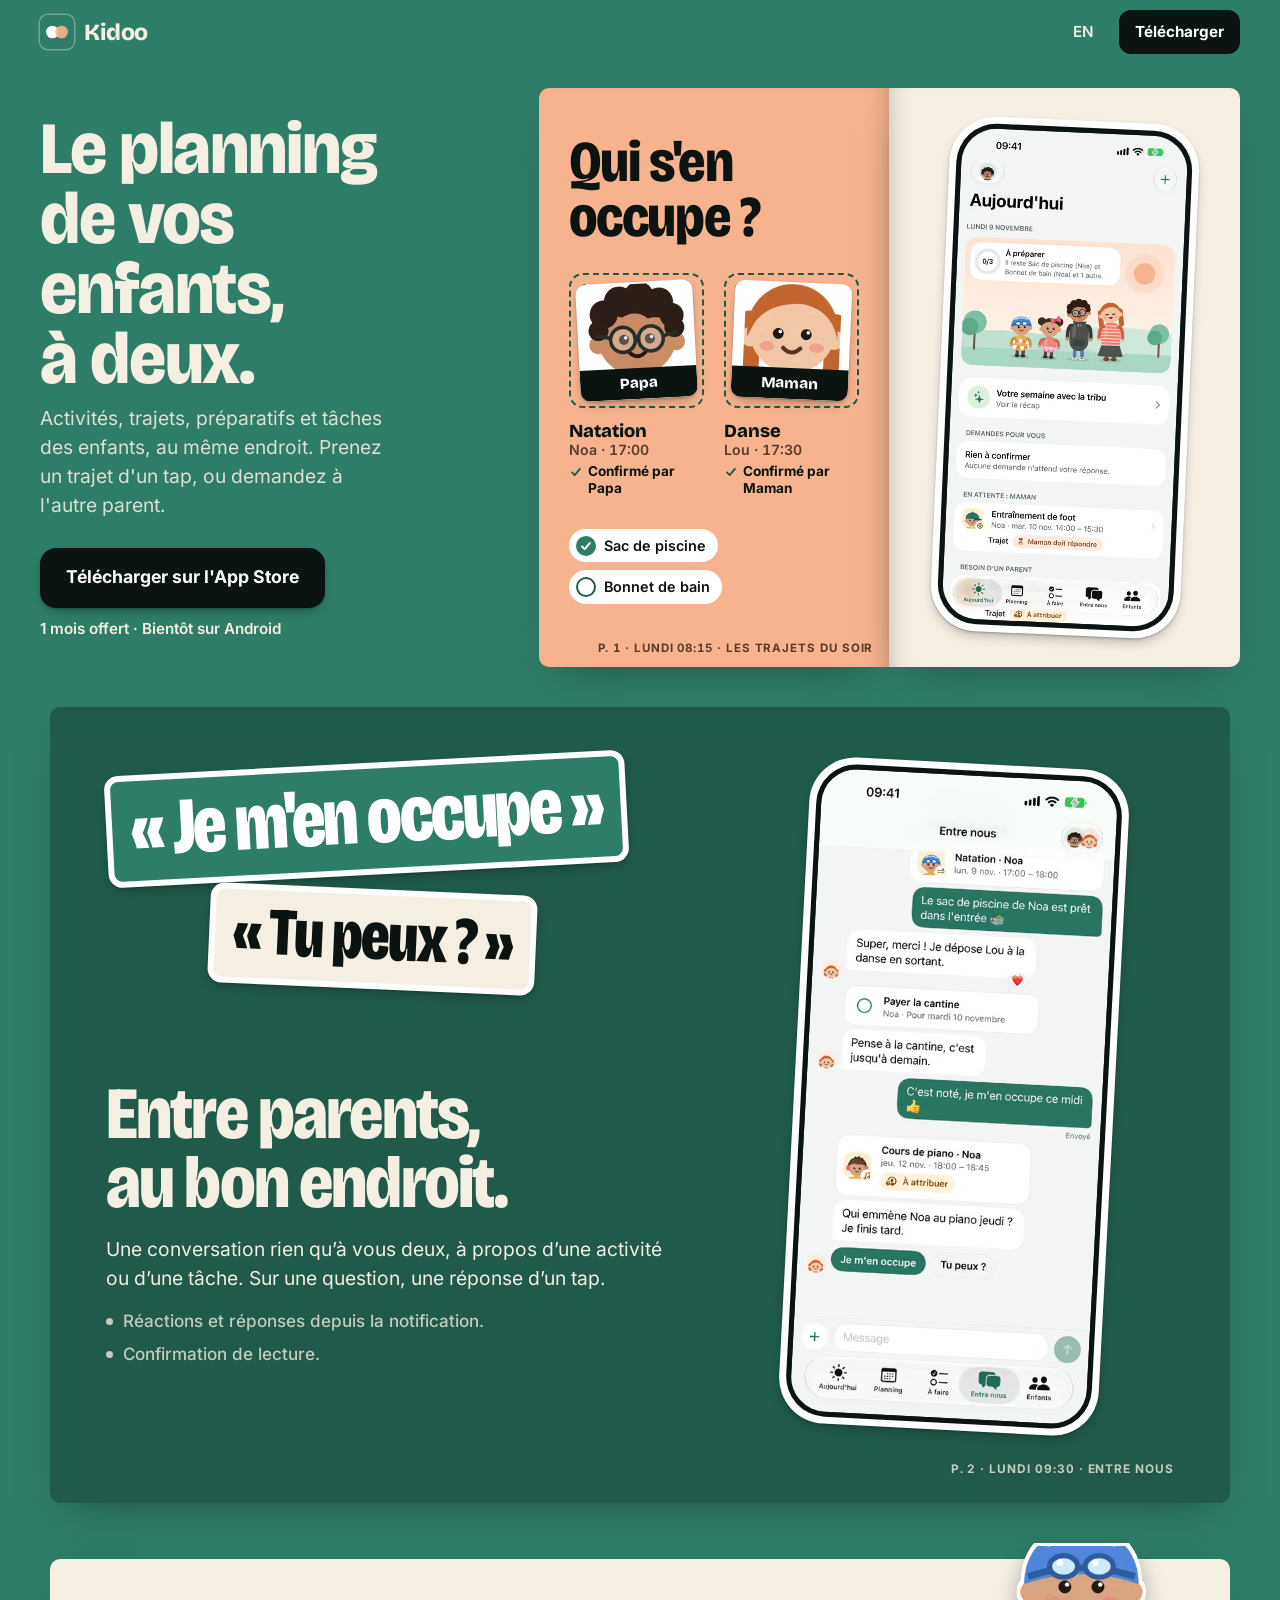
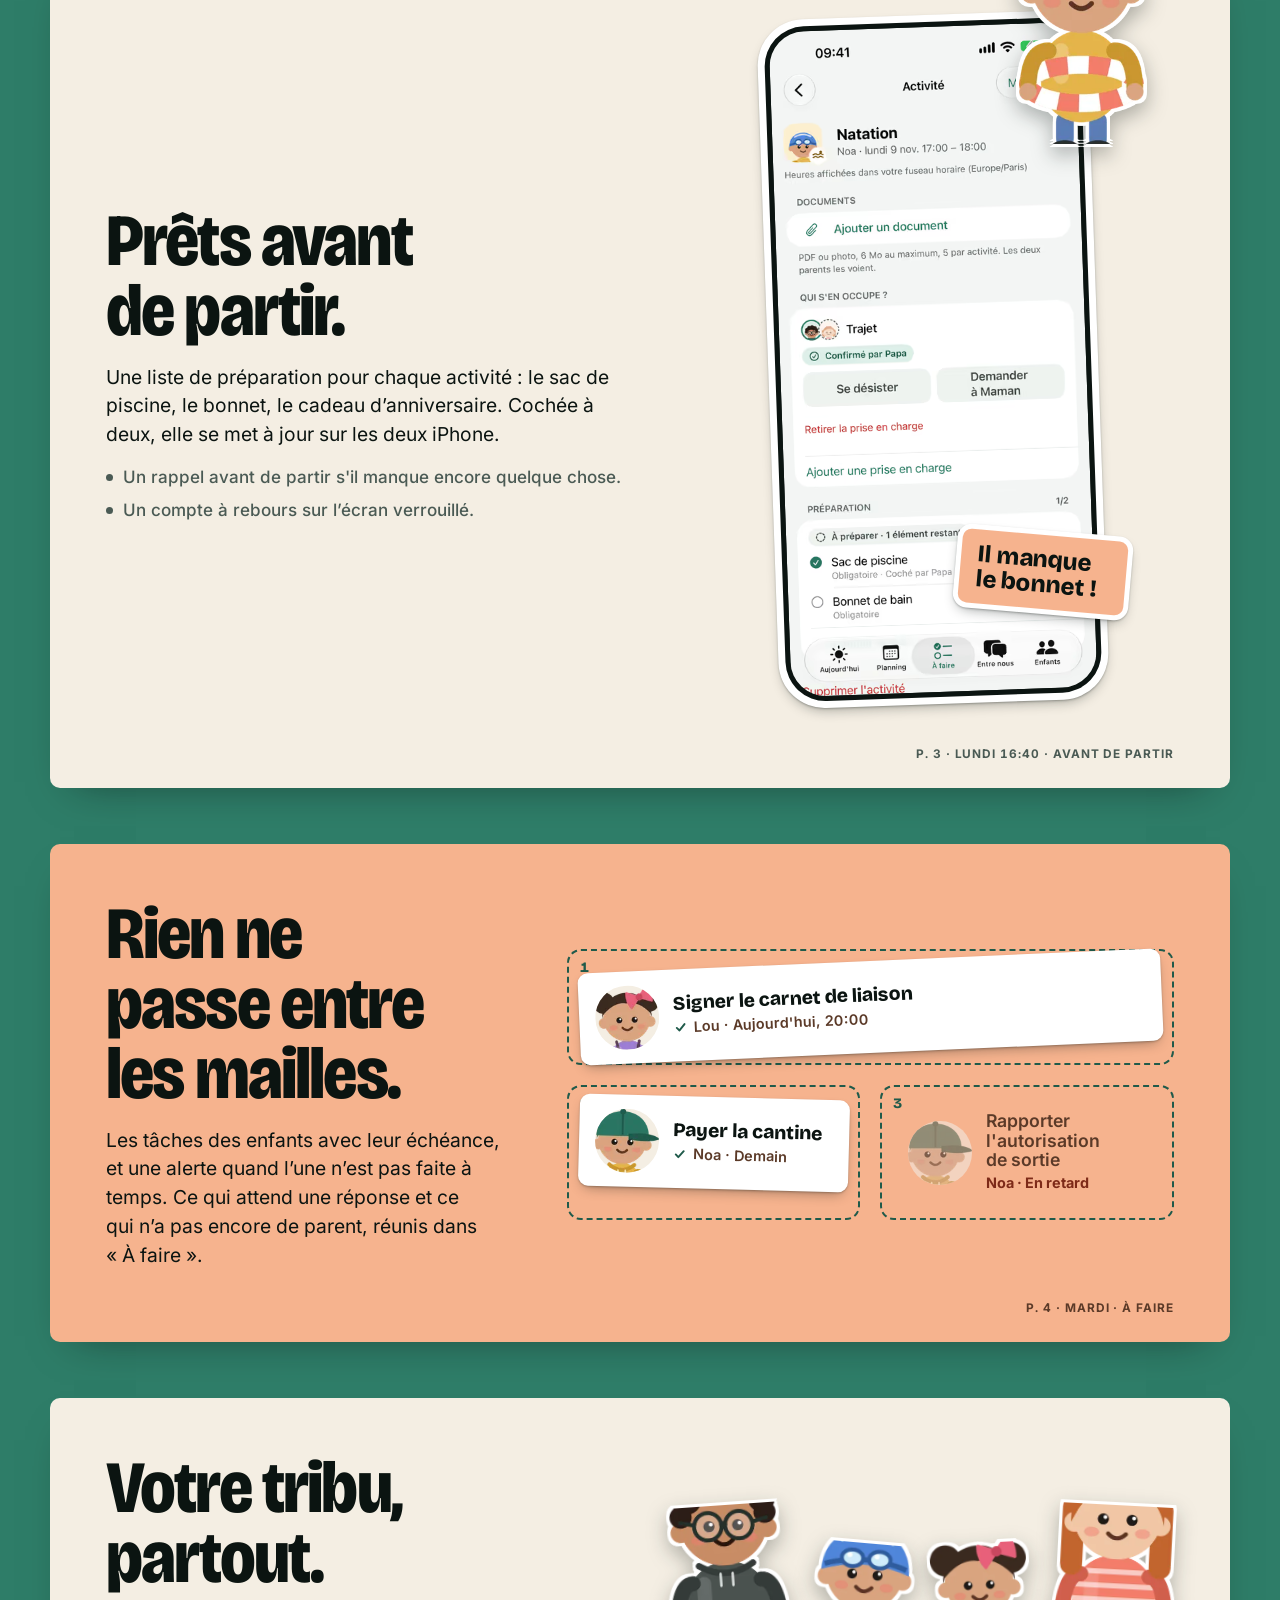
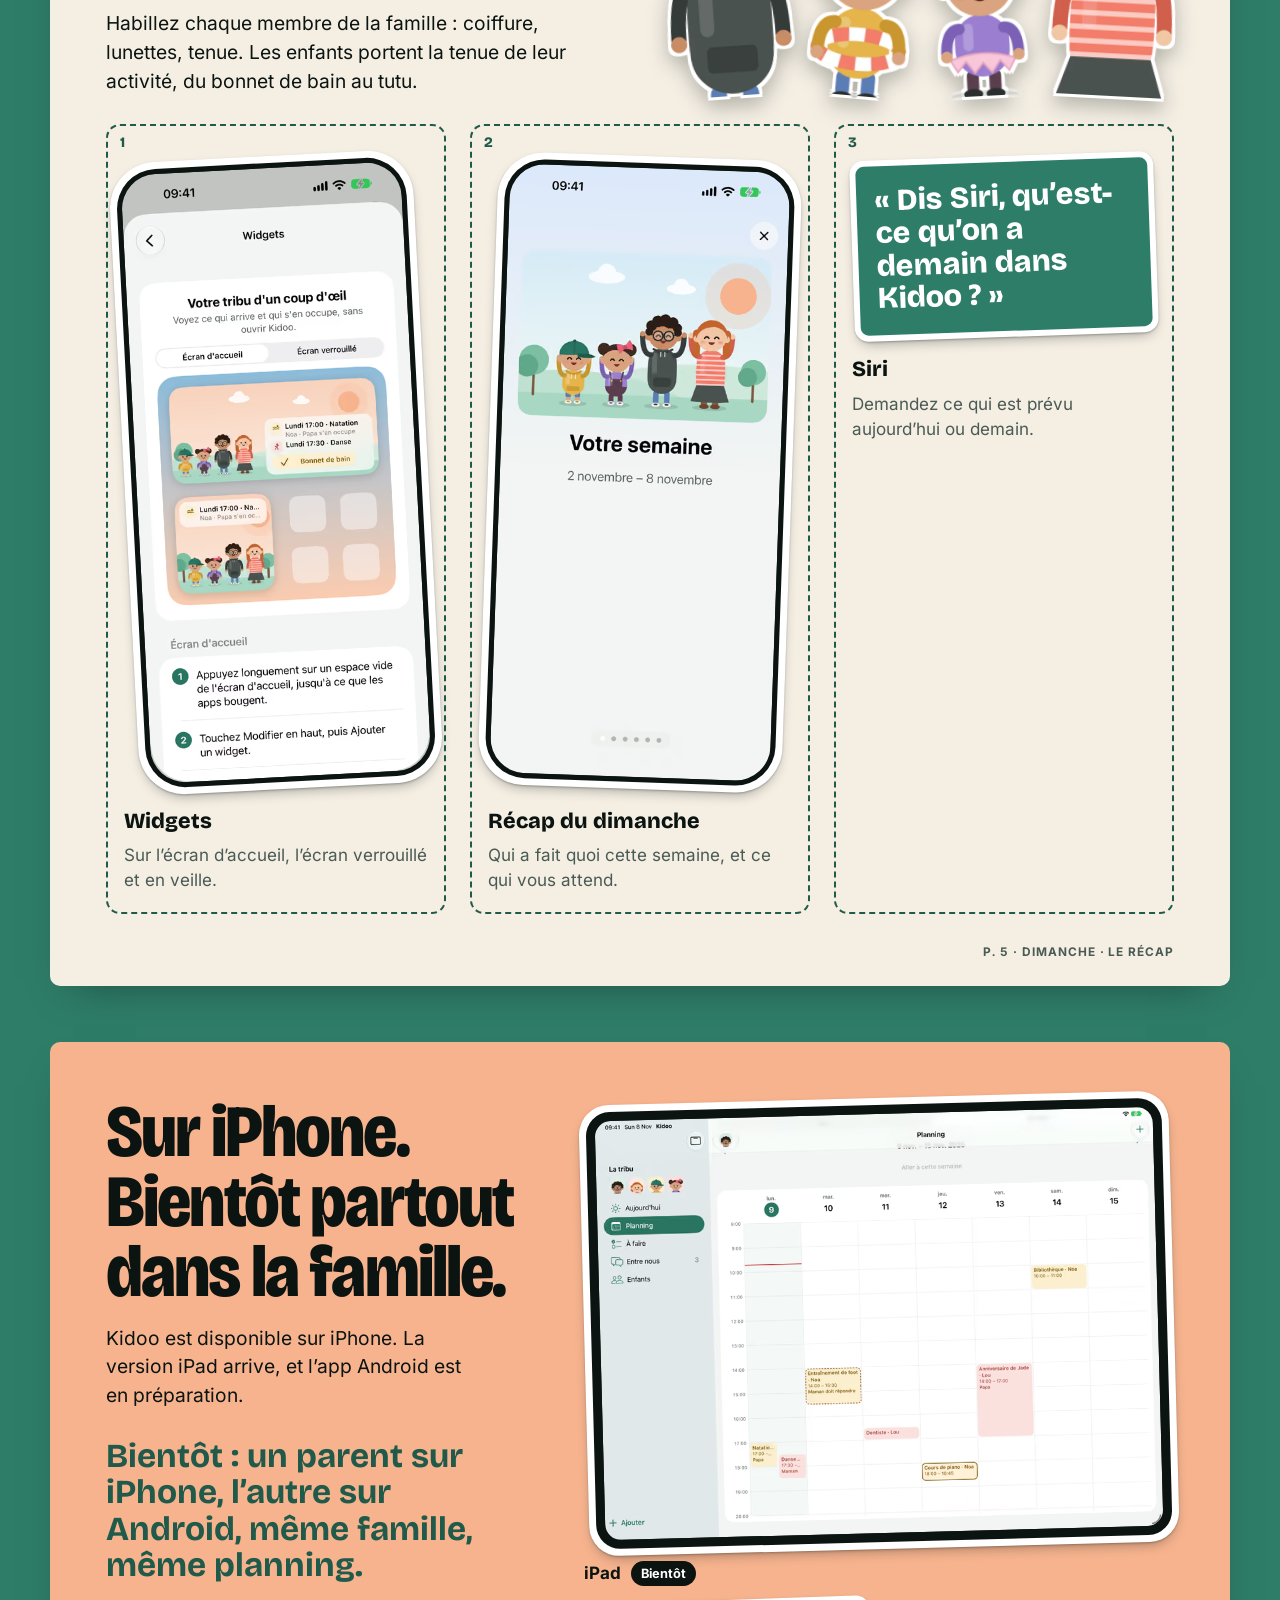
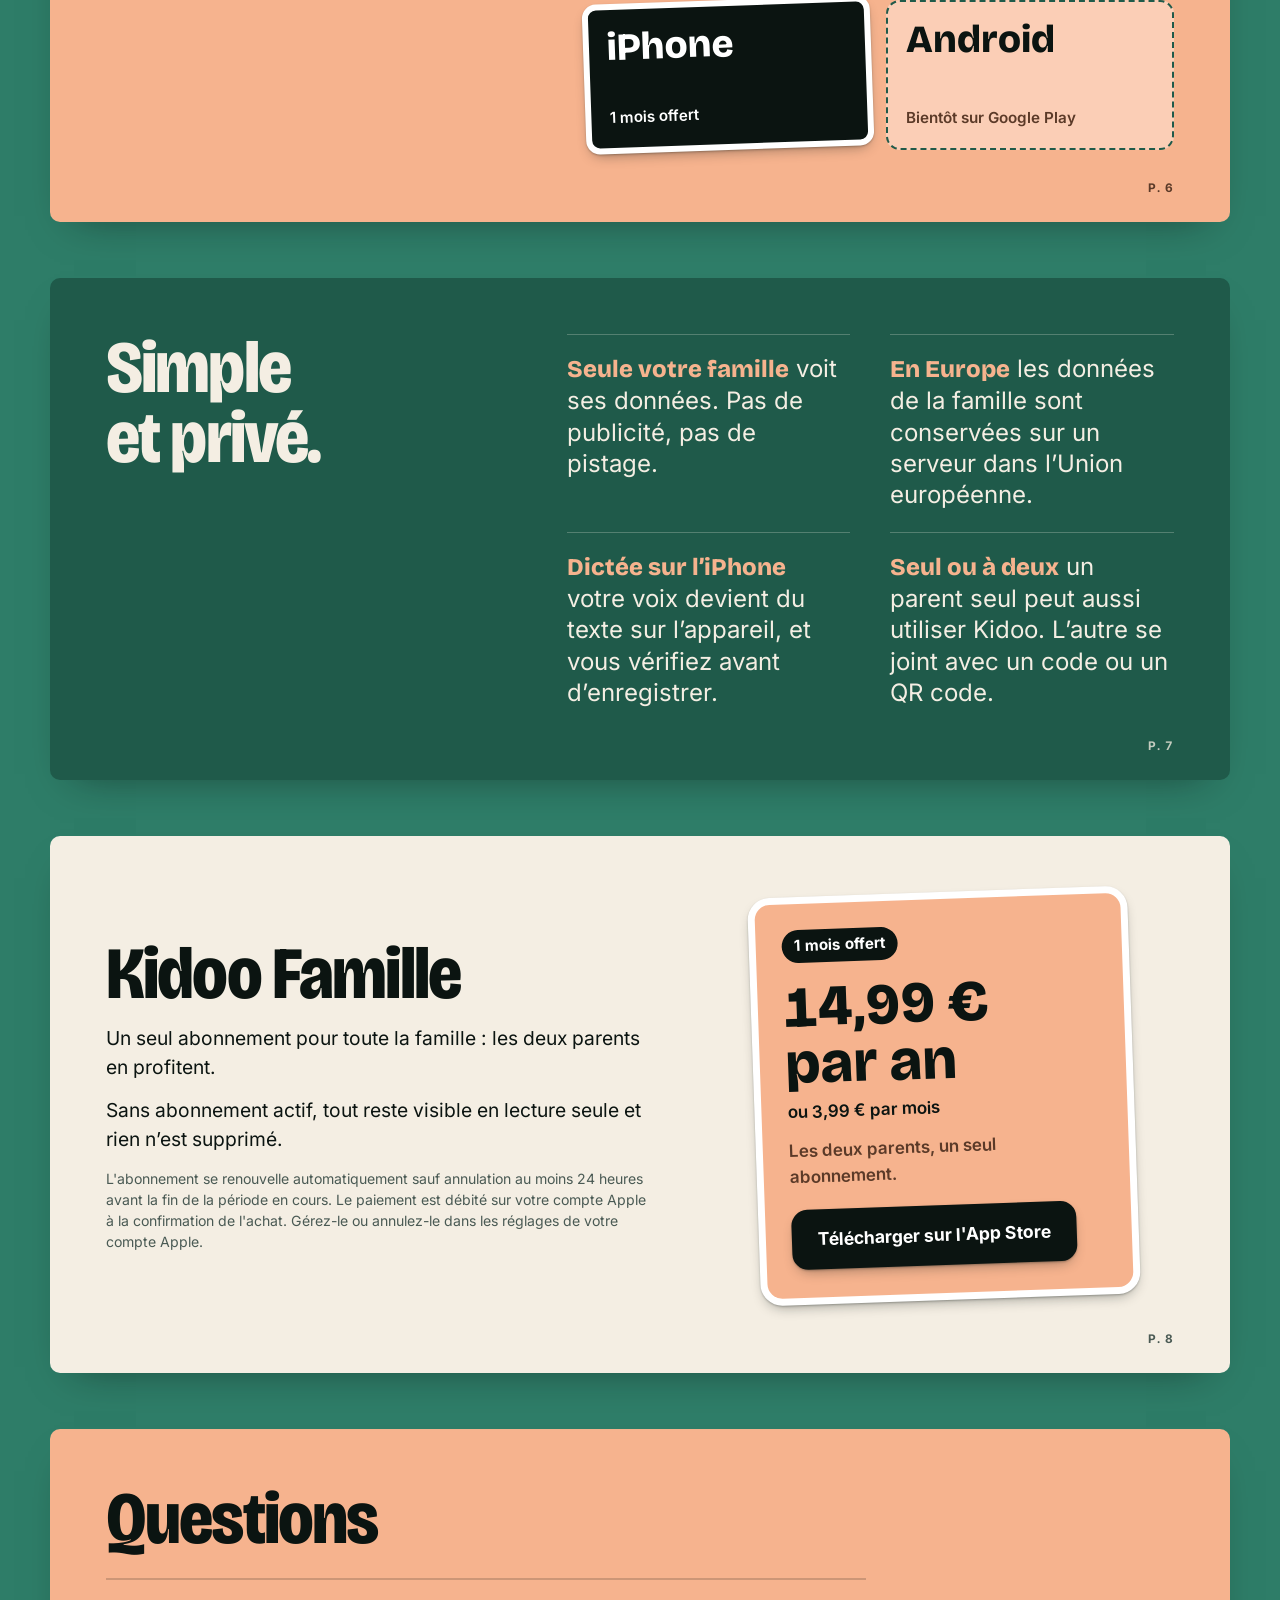
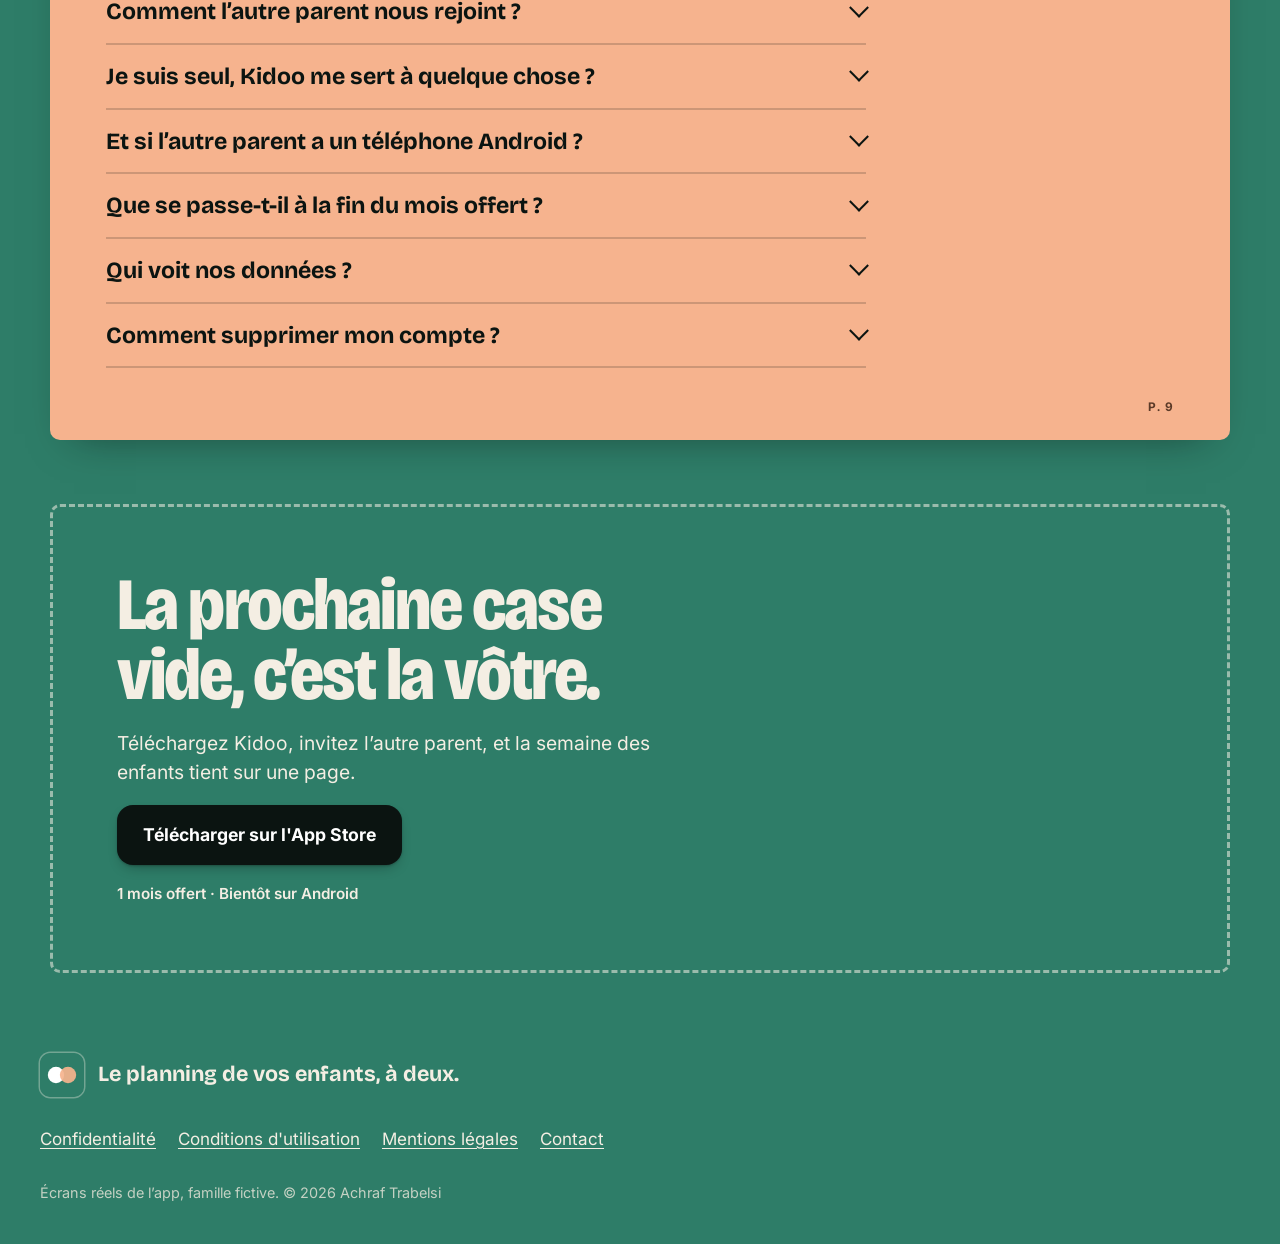
==== kidoo/index.html @ 2ecb4f9b "Kidoo website Co-Authored-By: Claude Opus 5.5 <noreply@anthropic.com>" ====
<!DOCTYPE html><html lang="fr" data-astro-cid-hkbrpulz><head><meta charset="utf-8"><meta name="viewport" content="width=device-width, initial-scale=1, viewport-fit=cover"><title>Kidoo — Le planning de vos enfants, à deux</title><meta name="description" content="Activités, trajets, préparatifs et tâches des enfants, au même endroit. Seul ou à deux, vous savez qui s'en occupe et rien n'est oublié. 1 mois offert."><link rel="canonical" href="https://trabelsiachraf.com/kidoo/"><link rel="alternate" hreflang="fr" href="https://trabelsiachraf.com/kidoo/"><link rel="alternate" hreflang="en" href="https://trabelsiachraf.com/kidoo/en/"><link rel="alternate" hreflang="x-default" href="https://trabelsiachraf.com/kidoo/"><link rel="preload" href="/kidoo/_astro/bricolage-grotesque-latin-standard-normal.C5Lc8Qmc.woff2" as="font" type="font/woff2" crossorigin><link rel="preload" href="/kidoo/_astro/inter-latin-wght-normal.Dx4kXJAl.woff2" as="font" type="font/woff2" crossorigin><link rel="icon" href="/kidoo/favicon.svg" type="image/svg+xml"><meta name="apple-itunes-app" content="app-id=6827770032"><meta name="theme-color" content="#2E7D68" media="(prefers-color-scheme: light)"><meta name="theme-color" content="#17312A" media="(prefers-color-scheme: dark)"><meta property="og:type" content="website"><meta property="og:site_name" content="Kidoo"><meta property="og:locale" content="fr_FR"><meta property="og:title" content="Kidoo — Le planning de vos enfants, à deux"><meta property="og:description" content="Activités, trajets, préparatifs et tâches des enfants, au même endroit. Seul ou à deux, vous savez qui s'en occupe et rien n'est oublié. 1 mois offert."><meta property="og:url" content="https://trabelsiachraf.com/kidoo/"><meta property="og:image" content="https://trabelsiachraf.com/kidoo/og-fr.jpg"><meta property="og:image:width" content="1200"><meta property="og:image:height" content="630"><meta name="twitter:card" content="summary_large_image"><script>document.documentElement.classList.add("js")</script><style>@font-face{font-family:Bricolage Grotesque Variable;font-style:normal;font-display:swap;font-weight:200 800;font-stretch:75% 100%;src:url(/kidoo/_astro/bricolage-grotesque-vietnamese-standard-normal.Br4FGdAc.woff2)format("woff2-variations");unicode-range:U+102-103,U+110-111,U+128-129,U+168-169,U+1A0-1A1,U+1AF-1B0,U+300-301,U+303-304,U+308-309,U+323,U+329,U+1EA0-1EF9,U+20AB}@font-face{font-family:Bricolage Grotesque Variable;font-style:normal;font-display:swap;font-weight:200 800;font-stretch:75% 100%;src:url(/kidoo/_astro/bricolage-grotesque-latin-ext-standard-normal.qp-RdZgh.woff2)format("woff2-variations");unicode-range:U+100-2BA,U+2BD-2C5,U+2C7-2CC,U+2CE-2D7,U+2DD-2FF,U+304,U+308,U+329,U+1D00-1DBF,U+1E00-1E9F,U+1EF2-1EFF,U+2020,U+20A0-20AB,U+20AD-20C0,U+2113,U+2C60-2C7F,U+A720-A7FF}@font-face{font-family:Bricolage Grotesque Variable;font-style:normal;font-display:swap;font-weight:200 800;font-stretch:75% 100%;src:url(/kidoo/_astro/bricolage-grotesque-latin-standard-normal.C5Lc8Qmc.woff2)format("woff2-variations");unicode-range:U+??,U+131,U+152-153,U+2BB-2BC,U+2C6,U+2DA,U+2DC,U+304,U+308,U+329,U+2000-206F,U+20AC,U+2122,U+2191,U+2193,U+2212,U+2215,U+FEFF,U+FFFD}@font-face{font-family:Inter Variable;font-style:normal;font-display:swap;font-weight:100 900;src:url(/kidoo/_astro/inter-cyrillic-ext-wght-normal.BOeWTOD4.woff2)format("woff2-variations");unicode-range:U+460-52F,U+1C80-1C8A,U+20B4,U+2DE0-2DFF,U+A640-A69F,U+FE2E-FE2F}@font-face{font-family:Inter Variable;font-style:normal;font-display:swap;font-weight:100 900;src:url(/kidoo/_astro/inter-cyrillic-wght-normal.DqGufNeO.woff2)format("woff2-variations");unicode-range:U+301,U+400-45F,U+490-491,U+4B0-4B1,U+2116}@font-face{font-family:Inter Variable;font-style:normal;font-display:swap;font-weight:100 900;src:url(/kidoo/_astro/inter-greek-ext-wght-normal.DlzME5K_.woff2)format("woff2-variations");unicode-range:U+1F??}@font-face{font-family:Inter Variable;font-style:normal;font-display:swap;font-weight:100 900;src:url(/kidoo/_astro/inter-greek-wght-normal.CkhJZR-_.woff2)format("woff2-variations");unicode-range:U+370-377,U+37A-37F,U+384-38A,U+38C,U+38E-3A1,U+3A3-3FF}@font-face{font-family:Inter Variable;font-style:normal;font-display:swap;font-weight:100 900;src:url(/kidoo/_astro/inter-vietnamese-wght-normal.CBcvBZtf.woff2)format("woff2-variations");unicode-range:U+102-103,U+110-111,U+128-129,U+168-169,U+1A0-1A1,U+1AF-1B0,U+300-301,U+303-304,U+308-309,U+323,U+329,U+1EA0-1EF9,U+20AB}@font-face{font-family:Inter Variable;font-style:normal;font-display:swap;font-weight:100 900;src:url(/kidoo/_astro/inter-latin-ext-wght-normal.DO1Apj_S.woff2)format("woff2-variations");unicode-range:U+100-2BA,U+2BD-2C5,U+2C7-2CC,U+2CE-2D7,U+2DD-2FF,U+304,U+308,U+329,U+1D00-1DBF,U+1E00-1E9F,U+1EF2-1EFF,U+2020,U+20A0-20AB,U+20AD-20C0,U+2113,U+2C60-2C7F,U+A720-A7FF}@font-face{font-family:Inter Variable;font-style:normal;font-display:swap;font-weight:100 900;src:url(/kidoo/_astro/inter-latin-wght-normal.Dx4kXJAl.woff2)format("woff2-variations");unicode-range:U+??,U+131,U+152-153,U+2BB-2BC,U+2C6,U+2DA,U+2DC,U+304,U+308,U+329,U+2000-206F,U+20AC,U+2122,U+2191,U+2193,U+2212,U+2215,U+FEFF,U+FFFD}:root{--green:#2e7d68;--green-deep:#1f5a4a;--night:#17312a;--ink:#0b1411;--peach:#f6b38e;--peach-soft:#f9c9ab;--sand:#f4eee3;--mist:#9db0a9;--white:#fff;--cover:var(--green);--cover-ink:var(--sand);--page-peach:var(--peach);--page-sand:var(--sand);--page-deep:var(--green-deep);--fg:var(--ink);--fg-on-deep:var(--sand);--muted-on-peach:#5b3a28;--muted-on-sand:#4a5a54;--sticker-edge:var(--white);--slot-line:var(--green-deep);--action:var(--ink);--action-ink:var(--white);--font-display:"Bricolage Grotesque Variable", "Bricolage Grotesque", system-ui, sans-serif;--font-text:"Inter Variable", "Inter", system-ui, sans-serif;--radius-page:10px;--radius-sticker:14px;--gutter:clamp(16px, 4vw, 40px);--measure:62ch;--shadow-sticker:0 6px 14px -6px #0b141173, 0 1px 2px #0b141140;--shadow-page:0 18px 40px -24px #0b14118c;--ease-out:cubic-bezier(.16, 1, .3, 1);color-scheme:light dark}@media (prefers-color-scheme:dark){:root{--cover:var(--night);--cover-ink:var(--sand);--page-peach:#e7a27c;--page-sand:#e4ddd0;--page-deep:#10241f;--slot-line:var(--ink);--shadow-page:0 18px 40px -24px #000c;--action:var(--peach);--action-ink:var(--ink)}}*,:before,:after{box-sizing:border-box}html{-webkit-text-size-adjust:100%;scroll-behavior:smooth;scroll-padding-top:72px;overflow-x:clip}body{background:var(--cover);color:var(--fg);font-family:var(--font-text);font-feature-settings:"cv11", "ss01";-webkit-font-smoothing:antialiased;margin:0;font-size:1.0625rem;line-height:1.5;overflow-x:clip}h1,h2,h3{font-family:var(--font-display);letter-spacing:-.025em;text-wrap:balance;margin:0;font-weight:800;font-stretch:85%;line-height:.95}p{text-wrap:pretty;margin:0}img,svg{max-width:100%;height:auto;display:block}a{color:inherit;text-underline-offset:.18em;text-decoration-thickness:.08em}::selection{background:var(--peach);color:var(--ink)}:focus-visible{outline:3px solid var(--peach);outline-offset:3px;border-radius:6px}.visually-hidden{clip:rect(0 0 0 0);white-space:nowrap;width:1px;height:1px;margin:-1px;position:absolute;overflow:hidden}@media (prefers-reduced-motion:reduce){html{scroll-behavior:auto}*,:before,:after{transition-duration:.01ms!important;animation-duration:.01ms!important}}.album-page>*{min-width:0}.album-page :focus-visible,.hero .page :focus-visible{outline-color:var(--ink)}.album-page.deep :focus-visible{outline-color:var(--sand)}.mark[data-astro-cid-e23xisay]{border-radius:24%;box-shadow:0 0 0 1.5px #f4eee359}.store[data-astro-cid-5u4v5uha]{background:var(--action);min-height:44px;color:var(--action-ink);white-space:nowrap;transition:transform .16s var(--ease-out), box-shadow .16s var(--ease-out);border-radius:12px;justify-content:center;align-items:center;font-weight:700;text-decoration:none;display:inline-flex}.store[data-astro-cid-5u4v5uha].badge{background:0 0;padding:0}.compact[data-astro-cid-5u4v5uha]{padding:0 16px;font-size:.95rem}.solid[data-astro-cid-5u4v5uha]{min-height:60px;box-shadow:var(--shadow-sticker);border-radius:16px;padding:0 26px;font-size:1.1rem}@media (width<=400px){.solid[data-astro-cid-5u4v5uha]{white-space:normal;text-align:center;text-wrap:balance;padding:8px 22px}}.store[data-astro-cid-5u4v5uha]:hover{transform:translateY(-1px)}.store[data-astro-cid-5u4v5uha]:active{transform:translateY(1px)}.bar[data-astro-cid-nen7h5rs]{z-index:10;padding:10px var(--gutter);padding-top:max(10px, env(safe-area-inset-top));background:var(--cover);color:var(--cover-ink);justify-content:space-between;align-items:center;gap:12px;display:flex;position:sticky;top:0}.brand[data-astro-cid-nen7h5rs]{align-items:center;gap:10px;text-decoration:none;display:inline-flex}.word[data-astro-cid-nen7h5rs]{font-family:var(--font-display);letter-spacing:-.02em;font-size:1.45rem;font-weight:800}.actions[data-astro-cid-nen7h5rs]{align-items:center;gap:14px;display:flex}.lang[data-astro-cid-nen7h5rs]{text-align:center;min-width:44px;padding:8px 4px;font-size:.95rem;font-weight:600;text-decoration:none}.lang[data-astro-cid-nen7h5rs]:hover{text-decoration:underline}.foot[data-astro-cid-jo6i4kqk]{padding:56px var(--gutter) max(40px, env(safe-area-inset-bottom));background:var(--cover);color:var(--cover-ink);gap:22px;display:grid}.sign[data-astro-cid-jo6i4kqk]{align-items:center;gap:14px;display:flex}.tag[data-astro-cid-jo6i4kqk]{font-family:var(--font-display);font-size:1.35rem;font-weight:700;line-height:1.1}.links[data-astro-cid-jo6i4kqk]{flex-wrap:wrap;gap:6px 22px;margin:0;padding:0;list-style:none;display:flex}.links[data-astro-cid-jo6i4kqk] a[data-astro-cid-jo6i4kqk]{padding:8px 0;display:inline-block}.rights[data-astro-cid-jo6i4kqk]{color:color-mix(in oklab, var(--cover-ink) 75%, var(--cover));font-size:.9rem}.skip[data-astro-cid-hkbrpulz]{z-index:20;background:var(--ink);color:var(--white);border-radius:10px;padding:10px 14px;position:absolute;top:-60px;left:12px}.skip[data-astro-cid-hkbrpulz]:focus{top:12px}
.album-page[data-astro-cid-svwfkivy]{margin:0 var(--gutter) clamp(28px, 6vw, 56px);border-radius:var(--radius-page);box-shadow:var(--shadow-page);color:var(--fg);max-width:1180px;padding:clamp(24px,5vw,56px) clamp(18px,4.5vw,56px) clamp(44px,6vw,72px);position:relative}@media (width>=1260px){.album-page[data-astro-cid-svwfkivy]{margin-inline:auto}}.peach[data-astro-cid-svwfkivy]{background:var(--page-peach);--muted:var(--muted-on-peach)}.sand[data-astro-cid-svwfkivy]{background:var(--page-sand);--muted:var(--muted-on-sand)}.deep[data-astro-cid-svwfkivy]{background:var(--page-deep);color:var(--fg-on-deep);--muted:color-mix(in oklab, var(--fg-on-deep) 78%, var(--page-deep))}.folio[data-astro-cid-svwfkivy]{text-transform:uppercase;letter-spacing:.08em;color:var(--muted);font-variant-numeric:tabular-nums;font-size:.74rem;font-weight:700;position:absolute;bottom:clamp(14px,2.5vw,24px);right:clamp(18px,4.5vw,56px)}.album-page[data-astro-cid-svwfkivy] h2{font-size:clamp(2.2rem,7.5vw,4.6rem)}.album-page[data-astro-cid-svwfkivy] .body{max-width:var(--measure);font-size:clamp(1.02rem,2.2vw,1.2rem)}.album-page[data-astro-cid-svwfkivy] .notes{color:var(--muted);gap:8px;margin:0;padding:0;font-weight:500;list-style:none;display:grid}.album-page[data-astro-cid-svwfkivy] .notes li{align-items:baseline;gap:10px;display:flex}.album-page[data-astro-cid-svwfkivy] .notes li:before{content:"";background:currentColor;border-radius:50%;flex:none;width:7px;height:7px;transform:translateY(-2px)}
.sticker[data-astro-cid-jdvywxy6]{background:var(--sticker-edge);box-shadow:var(--shadow-sticker);transform:rotate(var(--tilt));margin:0;padding:7px}.iphone[data-astro-cid-jdvywxy6]{border-radius:46px;width:100%}.ipad[data-astro-cid-jdvywxy6]{border-radius:30px;width:100%}.bezel[data-astro-cid-jdvywxy6]{background:var(--ink);padding:5px;overflow:hidden}.iphone[data-astro-cid-jdvywxy6] .bezel[data-astro-cid-jdvywxy6]{border-radius:40px}.ipad[data-astro-cid-jdvywxy6] .bezel[data-astro-cid-jdvywxy6]{border-radius:24px;padding:9px}.bezel[data-astro-cid-jdvywxy6] img{width:100%;height:auto}.iphone[data-astro-cid-jdvywxy6] .bezel[data-astro-cid-jdvywxy6] img{border-radius:35px}.ipad[data-astro-cid-jdvywxy6] .bezel[data-astro-cid-jdvywxy6] img{border-radius:16px}@media (width<=600px){.cropped[data-astro-cid-jdvywxy6]{border-radius:30px}.cropped[data-astro-cid-jdvywxy6] .bezel[data-astro-cid-jdvywxy6]{aspect-ratio:1/1.1;border-radius:24px;position:relative}.cropped[data-astro-cid-jdvywxy6] .bezel[data-astro-cid-jdvywxy6] img{width:calc(100% - 10px);transform:translateY(calc(var(--crop) * -49.4%));border-radius:19px;position:absolute;inset:5px auto auto 5px}}.icon[data-astro-cid-rxj2k57t]{flex:none}.hero[data-astro-cid-ge2uvauf]{color:var(--cover-ink);padding:8px var(--gutter) 40px;gap:18px;display:grid}.intro[data-astro-cid-ge2uvauf]{gap:10px;max-width:34ch;display:grid}h1[data-astro-cid-ge2uvauf]{letter-spacing:-.015em;max-width:14ch;font-size:clamp(2.15rem,8.6vw,4.6rem);font-stretch:92%}.lede[data-astro-cid-ge2uvauf]{color:color-mix(in oklab, var(--cover-ink) 88%, var(--cover));font-size:clamp(1rem,3.6vw,1.2rem)}.spread[data-astro-cid-ge2uvauf]{display:grid}.page[data-astro-cid-ge2uvauf]{color:var(--fg);border-radius:var(--radius-page);box-shadow:var(--shadow-page);position:relative}.left[data-astro-cid-ge2uvauf]{background:var(--page-peach);align-content:start;gap:14px;padding:18px 16px 34px;display:grid}.right[data-astro-cid-ge2uvauf]{display:none}h2[data-astro-cid-ge2uvauf]{font-size:clamp(2.3rem,10vw,3.6rem)}.slots[data-astro-cid-ge2uvauf]{grid-template-columns:1fr 1fr;gap:12px;margin:0;padding:0;list-style:none;display:grid}.slot[data-astro-cid-ge2uvauf]{align-content:start;gap:4px;display:grid}.frame[data-astro-cid-ge2uvauf]{aspect-ratio:1;border:2.5px dashed var(--slot-line);border-radius:var(--radius-sticker);place-items:center;padding:7px;display:grid;position:relative}.num[data-astro-cid-ge2uvauf]{font-family:var(--font-display);color:var(--green-deep);font-variant-numeric:tabular-nums;font-size:.85rem;font-weight:800;position:absolute;top:4px;left:9px}.art[data-astro-cid-ge2uvauf]{border-radius:calc(var(--radius-sticker) - 4px);background:var(--sticker-edge);box-shadow:var(--shadow-sticker);place-items:center;display:grid;position:absolute;inset:7px;overflow:hidden}.stuck[data-astro-cid-ge2uvauf] .art[data-astro-cid-ge2uvauf]{transform:rotate(-3deg)}.open[data-astro-cid-ge2uvauf] .art[data-astro-cid-ge2uvauf]{transform:rotate(2.5deg)}.face[data-astro-cid-ge2uvauf]{width:82%;height:auto;margin-bottom:14%}.name[data-astro-cid-ge2uvauf]{text-align:center;background:var(--ink);color:var(--white);font-family:var(--font-display);letter-spacing:.01em;padding:4px 0 5px;font-size:.95rem;font-weight:800;position:absolute;bottom:0;left:0;right:0}.ask[data-astro-cid-ge2uvauf]{font-family:var(--font-display);color:var(--green-deep);opacity:0;font-size:clamp(1.2rem,5vw,1.6rem);font-weight:800}.what[data-astro-cid-ge2uvauf]{margin-top:8px;line-height:1.2;display:grid}.what[data-astro-cid-ge2uvauf] strong[data-astro-cid-ge2uvauf]{font-family:var(--font-display);font-size:1.15rem;font-weight:800}.what[data-astro-cid-ge2uvauf] span[data-astro-cid-ge2uvauf]{color:var(--muted-on-peach);font-variant-numeric:tabular-nums;font-size:.88rem;font-weight:600}.who[data-astro-cid-ge2uvauf]{color:var(--ink);align-items:flex-start;gap:5px;font-size:.85rem;font-weight:700;line-height:1.25;display:flex}.who[data-astro-cid-ge2uvauf] .icon{color:var(--green-deep);margin-top:2px}@media (prefers-reduced-motion:no-preference){html.js .open[data-astro-cid-ge2uvauf] .art[data-astro-cid-ge2uvauf]{transition:transform .62s var(--ease-out), opacity .16s linear}html.js .open[data-astro-cid-ge2uvauf] .ask[data-astro-cid-ge2uvauf]{transition:opacity .2s var(--ease-out)}html.js .open[data-astro-cid-ge2uvauf]:not(.filled) .ask[data-astro-cid-ge2uvauf]{opacity:1}html.js .open[data-astro-cid-ge2uvauf]:not(.filled) .art[data-astro-cid-ge2uvauf]{opacity:0;transform:translate(4%,-34%)rotate(12deg)scale(1.06)}html.js .open[data-astro-cid-ge2uvauf]:not(.filled) .who[data-astro-cid-ge2uvauf]{visibility:hidden}}.prep[data-astro-cid-ge2uvauf]{flex-wrap:wrap;gap:8px;margin:4px 0 0;padding:0;list-style:none;display:flex}.prep[data-astro-cid-ge2uvauf] li[data-astro-cid-ge2uvauf]{background:var(--white);border-radius:999px;align-items:center;gap:8px;padding:6px 12px 6px 7px;font-size:.9rem;font-weight:600;display:inline-flex}.box[data-astro-cid-ge2uvauf]{border:2px solid var(--green-deep);width:20px;height:20px;color:var(--white);border-radius:50%;place-items:center;display:grid}.done[data-astro-cid-ge2uvauf] .box[data-astro-cid-ge2uvauf]{background:var(--green);border-color:var(--green)}.folio[data-astro-cid-ge2uvauf]{text-transform:uppercase;letter-spacing:.08em;color:var(--muted-on-peach);font-variant-numeric:tabular-nums;font-size:.72rem;font-weight:700;position:absolute;bottom:10px;right:16px}.act[data-astro-cid-ge2uvauf]{justify-items:start;gap:10px;display:grid}.terms[data-astro-cid-ge2uvauf]{font-size:.95rem;font-weight:600}@media (width<=759px) and (height<=760px){.lede[data-astro-cid-ge2uvauf]{display:none}.frame[data-astro-cid-ge2uvauf]{width:min(100%,136px)}.left[data-astro-cid-ge2uvauf]{gap:10px;padding-top:14px}}@media (width>=760px){.hero[data-astro-cid-ge2uvauf]{gap:28px;padding-top:24px}.spread[data-astro-cid-ge2uvauf]{grid-template-columns:1fr 1fr;max-width:1180px}.left[data-astro-cid-ge2uvauf]{border-radius:var(--radius-page) 0 0 var(--radius-page);box-shadow:inset -18px 0 24px -22px #0b141159, var(--shadow-page);align-content:center;gap:28px;padding:32px 30px 48px}.right[data-astro-cid-ge2uvauf]{background:var(--page-sand);border-radius:0 var(--radius-page) var(--radius-page) 0;box-shadow:inset 18px 0 24px -22px #0b141159, var(--shadow-page);place-items:center;padding:32px 30px;display:grid}.right[data-astro-cid-ge2uvauf] .phone{max-width:250px}.slots[data-astro-cid-ge2uvauf]{gap:20px}}@media (width>=1100px){.hero[data-astro-cid-ge2uvauf]{grid-template-columns:minmax(0,.9fr) minmax(0,1.4fr);align-items:center;column-gap:48px}.intro[data-astro-cid-ge2uvauf]{align-self:end}.spread[data-astro-cid-ge2uvauf]{grid-row:span 2}.act[data-astro-cid-ge2uvauf]{align-self:start}}.prep-page{gap:32px;display:grid}.copy[data-astro-cid-63zp4lyk]{align-content:start;gap:16px;display:grid}.scene[data-astro-cid-63zp4lyk]{justify-self:center;width:min(100%,340px);margin-bottom:12px;position:relative}@media (width>=601px){.scene[data-astro-cid-63zp4lyk]{width:min(78%,330px)}}.alert[data-astro-cid-63zp4lyk]{background:var(--peach);color:var(--ink);font-family:var(--font-display);border-radius:var(--radius-sticker);border:5px solid var(--sticker-edge);box-shadow:var(--shadow-sticker);text-wrap:balance;max-width:11ch;padding:12px 16px;font-size:clamp(1.15rem,4.4vw,1.5rem);font-weight:800;line-height:1.05;position:absolute;bottom:13%;right:-10%;transform:rotate(5deg)}.kid[data-astro-cid-63zp4lyk]{filter:drop-shadow(0 0 #fff)drop-shadow(3px 0 #fff)drop-shadow(-3px 0 #fff)drop-shadow(0 3px #fff)drop-shadow(0 -3px #fff)drop-shadow(0 8px 10px #0b14114d);width:38%;height:auto;position:absolute;top:-10%;right:-14%}@media (width>=860px){.prep-page{grid-template-columns:1.1fr 1fr;align-items:center;column-gap:56px}}@media (width<=600px){.kid[data-astro-cid-63zp4lyk]{width:30%;right:0}.alert[data-astro-cid-63zp4lyk]{right:-3%}}.between-page{gap:28px;display:grid}.quotes[data-astro-cid-zwsqox2h]{justify-items:start;gap:14px;display:grid}.quote[data-astro-cid-zwsqox2h]{font-family:var(--font-display);letter-spacing:-.03em;border-radius:var(--radius-sticker);border:6px solid var(--sticker-edge);box-shadow:var(--shadow-sticker);padding:12px 18px 14px;font-weight:800;font-stretch:78%;line-height:.92}.mine[data-astro-cid-zwsqox2h]{background:var(--green);color:var(--white);font-size:clamp(2.2rem,9.5vw,5rem);transform:rotate(-3deg)}.yours[data-astro-cid-zwsqox2h]{background:var(--sand);color:var(--ink);margin-left:18%;font-size:clamp(2rem,8vw,4.2rem);transform:rotate(2.5deg)}.copy[data-astro-cid-zwsqox2h]{gap:16px;display:grid}.phone-wrap[data-astro-cid-zwsqox2h]{justify-self:center;width:min(100%,340px)}@media (width>=601px){.phone-wrap[data-astro-cid-zwsqox2h]{width:min(70%,300px)}}@media (width>=900px){.between-page{grid-template-columns:1.3fr 1fr;grid-template-areas:"quotes phone""copy phone";align-items:start;column-gap:56px}.quotes[data-astro-cid-zwsqox2h]{grid-area:quotes}.copy[data-astro-cid-zwsqox2h]{grid-area:copy}.phone-wrap[data-astro-cid-zwsqox2h]{grid-area:phone;align-self:center;width:100%;max-width:320px}}.todo-page{gap:28px;display:grid}.copy[data-astro-cid-qkppjioo]{gap:16px;display:grid}.slots[data-astro-cid-qkppjioo]{gap:16px;margin:0;padding:0;list-style:none;display:grid}.slot[data-astro-cid-qkppjioo]{border:2.5px dashed var(--slot-line);border-radius:var(--radius-sticker);padding:10px;position:relative}.num[data-astro-cid-qkppjioo]{font-family:var(--font-display);color:var(--green-deep);font-variant-numeric:tabular-nums;font-size:.9rem;font-weight:800;position:absolute;top:6px;left:11px}.sticker[data-astro-cid-qkppjioo]{background:var(--white);border-radius:calc(var(--radius-sticker) - 4px);box-shadow:var(--shadow-sticker);transform:rotate(var(--tilt));grid-template-columns:64px 1fr;align-items:center;column-gap:14px;padding:14px 16px;display:grid}.face[data-astro-cid-qkppjioo]{background:var(--sand);border-radius:50%;grid-row:span 2;width:64px;height:64px}.task[data-astro-cid-qkppjioo]{font-family:var(--font-display);align-self:end;font-size:1.2rem;font-weight:800;line-height:1.1}.meta[data-astro-cid-qkppjioo]{color:var(--muted);align-self:start;align-items:center;gap:6px;margin-top:3px;font-size:.9rem;font-weight:600;display:flex}.due[data-astro-cid-qkppjioo]{white-space:nowrap}.meta[data-astro-cid-qkppjioo] .icon{color:var(--green-deep)}.late[data-astro-cid-qkppjioo] .sticker[data-astro-cid-qkppjioo]{box-shadow:none;background:0 0;transform:none}.late[data-astro-cid-qkppjioo] .face[data-astro-cid-qkppjioo]{opacity:.55;filter:grayscale(.4)}.late[data-astro-cid-qkppjioo] .task[data-astro-cid-qkppjioo]{font-family:var(--font-text);color:var(--muted);font-size:1.1rem;font-weight:600}.late[data-astro-cid-qkppjioo] .meta[data-astro-cid-qkppjioo]{color:#7d2a18;font-weight:700}@media (width>=900px){.todo-page{grid-template-columns:.8fr 1.2fr;align-items:center;column-gap:56px}.slots[data-astro-cid-qkppjioo]{grid-template-columns:1fr 1fr;gap:20px}.slot[data-astro-cid-qkppjioo]:first-child{grid-column:1/-1}}.tribe-page{gap:28px;display:grid}.copy[data-astro-cid-4fe3ayfc]{gap:16px;display:grid}.family[data-astro-cid-4fe3ayfc]{justify-content:center;align-items:flex-end;gap:clamp(4px,2vw,24px);display:flex}.family[data-astro-cid-4fe3ayfc]>div[data-astro-cid-4fe3ayfc]{transform:rotate(var(--tilt))}.family[data-astro-cid-4fe3ayfc] img[data-astro-cid-4fe3ayfc]{filter:drop-shadow(3px 0 #fff)drop-shadow(-3px 0 #fff)drop-shadow(0 3px #fff)drop-shadow(0 -3px #fff)drop-shadow(0 8px 10px #0b141147);height:auto}.grown[data-astro-cid-4fe3ayfc] img[data-astro-cid-4fe3ayfc]{width:clamp(78px,22vw,200px)}.kid[data-astro-cid-4fe3ayfc] img[data-astro-cid-4fe3ayfc]{width:clamp(64px,17vw,160px)}.places[data-astro-cid-4fe3ayfc]{gap:16px;margin:0;padding:0;list-style:none;display:grid}.slot[data-astro-cid-4fe3ayfc]{border:2.5px dashed var(--slot-line);border-radius:var(--radius-sticker);align-content:start;gap:6px;padding:30px 16px 18px;display:grid;position:relative}.num[data-astro-cid-4fe3ayfc]{font-family:var(--font-display);color:var(--green-deep);font-size:.9rem;font-weight:800;position:absolute;top:6px;left:12px}.slot[data-astro-cid-4fe3ayfc] .sticker{margin-bottom:10px}.name[data-astro-cid-4fe3ayfc]{font-family:var(--font-display);font-size:1.35rem;font-weight:800}.note[data-astro-cid-4fe3ayfc]{color:var(--muted)}.siri[data-astro-cid-4fe3ayfc]{font-family:var(--font-display);background:var(--green);color:var(--white);border:6px solid var(--sticker-edge);border-radius:var(--radius-sticker);box-shadow:var(--shadow-sticker);margin-bottom:10px;padding:18px 18px 20px;font-size:clamp(1.4rem,4.4vw,1.9rem);font-weight:800;line-height:1.08;transform:rotate(-2deg)}@media (width>=900px){.tribe-page{grid-template-columns:1fr 1fr;column-gap:56px}.family[data-astro-cid-4fe3ayfc]{grid-area:1/2;align-self:end}.places[data-astro-cid-4fe3ayfc]{grid-column:1/-1;grid-template-columns:repeat(3,1fr);gap:24px}}.platforms-page{gap:28px;display:grid}.copy[data-astro-cid-xc77hnh2]{gap:16px;display:grid}.slots[data-astro-cid-xc77hnh2]{grid-template-columns:1fr 1fr;gap:14px;margin:0;padding:0;list-style:none;display:grid}.ipad[data-astro-cid-xc77hnh2]{grid-column:1/-1;gap:12px;display:grid}.iphone[data-astro-cid-xc77hnh2],.android[data-astro-cid-xc77hnh2]{border-radius:var(--radius-sticker);align-content:space-between;gap:12px;min-height:150px;padding:18px;display:grid}.iphone[data-astro-cid-xc77hnh2]{background:var(--ink);color:var(--white);border:6px solid var(--sticker-edge);box-shadow:var(--shadow-sticker);transform:rotate(-2deg)}.android[data-astro-cid-xc77hnh2]{border:2.5px dashed var(--slot-line);background:color-mix(in oklab, var(--page-peach) 65%, var(--white))}.name[data-astro-cid-xc77hnh2]{flex-wrap:wrap;align-items:center;gap:10px;font-weight:700;display:flex}.big[data-astro-cid-xc77hnh2]{font-family:var(--font-display);font-size:clamp(1.6rem,6vw,2.4rem);font-weight:800;line-height:1}.soon[data-astro-cid-xc77hnh2]{background:var(--ink);color:var(--white);border-radius:999px;padding:3px 10px;font-size:.8rem}.state[data-astro-cid-xc77hnh2]{font-size:.95rem;font-weight:600}.android[data-astro-cid-xc77hnh2] .state[data-astro-cid-xc77hnh2]{color:var(--muted)}.mixed[data-astro-cid-xc77hnh2]{color:var(--green-deep);font-family:var(--font-display);max-width:26ch;font-size:clamp(1.35rem,4.2vw,2.1rem);font-weight:700;line-height:1.08}@media (width>=900px){.platforms-page{grid-template-columns:1fr 1.4fr;align-items:start;column-gap:56px}.mixed[data-astro-cid-xc77hnh2]{margin-top:12px}}.privacy-page{gap:28px;display:grid}.facts[data-astro-cid-c5gn5xe2]{gap:22px;max-width:40ch;margin:0;padding:0;font-size:clamp(1.15rem,2.8vw,1.5rem);line-height:1.3;list-style:none;display:grid}.facts[data-astro-cid-c5gn5xe2] li[data-astro-cid-c5gn5xe2]{border-top:1px solid color-mix(in oklab, var(--fg-on-deep) 25%, transparent);padding-top:18px}strong[data-astro-cid-c5gn5xe2]{font-family:var(--font-display);color:var(--peach);font-weight:800}@media (width>=900px){.privacy-page{grid-template-columns:.8fr 1.2fr;align-items:start;column-gap:56px}.facts[data-astro-cid-c5gn5xe2]{grid-template-columns:1fr 1fr;column-gap:40px;max-width:none}}.pricing-page{gap:32px;display:grid}.copy[data-astro-cid-nwtk6cma]{align-content:start;gap:14px;display:grid}.fine[data-astro-cid-nwtk6cma]{color:var(--muted);max-width:60ch;font-size:.88rem}.tag[data-astro-cid-nwtk6cma]{background:var(--peach);border:7px solid var(--sticker-edge);box-shadow:var(--shadow-sticker);border-radius:22px;justify-self:start;justify-items:start;gap:6px;max-width:min(380px,100% - 14px);padding:26px 26px 28px;display:grid;transform:rotate(-2deg)}.trial[data-astro-cid-nwtk6cma]{background:var(--ink);color:var(--white);border-radius:999px;padding:5px 12px;font-size:.95rem;font-weight:700}.price[data-astro-cid-nwtk6cma]{font-family:var(--font-display);font-variant-numeric:tabular-nums;margin-top:10px;font-size:clamp(2.4rem,9vw,3.6rem);font-weight:800;line-height:1}.alt[data-astro-cid-nwtk6cma]{font-weight:600}.both[data-astro-cid-nwtk6cma]{color:var(--muted-on-peach);margin:8px 0 14px;font-weight:600}@media (width>=900px){.pricing-page{grid-template-columns:1.2fr 1fr;align-items:center;column-gap:56px}.tag[data-astro-cid-nwtk6cma]{justify-self:center}}.faq-page{gap:24px;display:grid}.list[data-astro-cid-gfo3rpqg]{max-width:760px;display:grid}details[data-astro-cid-gfo3rpqg]{border-top:2px solid color-mix(in oklab, var(--ink) 18%, transparent)}details[data-astro-cid-gfo3rpqg]:last-child{border-bottom:2px solid color-mix(in oklab, var(--ink) 18%, transparent)}summary[data-astro-cid-gfo3rpqg]{cursor:pointer;font-family:var(--font-display);justify-content:space-between;align-items:center;gap:16px;padding:18px 0;font-size:clamp(1.15rem,3vw,1.45rem);font-weight:700;line-height:1.15;list-style:none;display:flex}summary[data-astro-cid-gfo3rpqg]::-webkit-details-marker{display:none}summary[data-astro-cid-gfo3rpqg]:after{content:"";width:14px;height:14px;transition:transform .2s var(--ease-out);border-bottom:2.5px solid;border-right:2.5px solid;flex:none;transform:rotate(45deg)translate(-3px,-3px)}details[data-astro-cid-gfo3rpqg][open] summary[data-astro-cid-gfo3rpqg]:after{transform:rotate(-135deg)translate(-3px,-3px)}details[data-astro-cid-gfo3rpqg] p[data-astro-cid-gfo3rpqg]{max-width:var(--measure);padding:0 0 20px}.closing[data-astro-cid-fx3jl6jb]{padding:8px var(--gutter) 24px;color:var(--cover-ink)}.slot[data-astro-cid-fx3jl6jb]{border:3px dashed color-mix(in oklab, var(--cover-ink) 55%, transparent);border-radius:var(--radius-page);justify-items:start;gap:18px;max-width:1180px;margin:0 auto;padding:clamp(28px,6vw,64px);display:grid}h2[data-astro-cid-fx3jl6jb]{max-width:16ch;font-size:clamp(2.2rem,7.5vw,4.6rem)}p[data-astro-cid-fx3jl6jb]{max-width:48ch;font-size:clamp(1.02rem,2.2vw,1.2rem)}.terms[data-astro-cid-fx3jl6jb]{font-size:.95rem;font-weight:600}
</style></head><body data-astro-cid-hkbrpulz><a class="skip" href="#contenu" data-astro-cid-hkbrpulz>Aller au contenu</a><header class="bar" data-astro-cid-nen7h5rs><a class="brand" href="/kidoo/" aria-label="Kidoo, accueil" data-astro-cid-nen7h5rs><svg width="34" height="34" viewBox="0 0 1024 1024" aria-hidden="true" class="mark" data-astro-cid-e23xisay><rect width="1024" height="1024" rx="230" fill="#2E7D68" data-astro-cid-e23xisay></rect><circle cx="372" cy="512" r="190" fill="#fff" data-astro-cid-e23xisay></circle><circle cx="652" cy="512" r="190" fill="#F6B38E" fill-opacity="0.92" data-astro-cid-e23xisay></circle></svg><span class="word" data-astro-cid-nen7h5rs>Kidoo</span></a><nav class="actions" aria-label="Langue et téléchargement" data-astro-cid-nen7h5rs><a class="lang" href="/kidoo/en/" hreflang="en" lang="en" aria-label="EN, read in English" data-astro-cid-nen7h5rs>EN</a><a class="store compact" href="https://apps.apple.com/app/id6827770032" data-store data-astro-cid-5u4v5uha>Télécharger</a></nav></header><main id="contenu" data-astro-cid-hkbrpulz><section class="hero" aria-labelledby="hero-title" data-astro-cid-ge2uvauf><div class="intro" data-astro-cid-ge2uvauf><h1 id="hero-title" data-astro-cid-ge2uvauf>Le planning de vos enfants, à deux.</h1><p class="lede" data-astro-cid-ge2uvauf>Activités, trajets, préparatifs et tâches des enfants, au même endroit. Prenez un trajet d&#39;un tap, ou demandez à l&#39;autre parent.</p></div><div class="spread" data-astro-cid-ge2uvauf><article class="page left" aria-labelledby="hero-question" data-astro-cid-ge2uvauf><h2 id="hero-question" data-astro-cid-ge2uvauf>Qui s&#39;en occupe ?</h2><ol class="slots" data-astro-cid-ge2uvauf><li class="slot stuck" data-astro-cid-ge2uvauf><div class="frame" data-astro-cid-ge2uvauf><span class="num" aria-hidden="true" data-astro-cid-ge2uvauf>1</span><div class="art" data-astro-cid-ge2uvauf><img src="/kidoo/_astro/papa-bust.Dtw1uD43_2p3LxG.webp" alt loading="eager" data-astro-cid-ge2uvauf="true" decoding="async" width="160" height="160" class="face"><span class="name" aria-hidden="true" data-astro-cid-ge2uvauf>Papa</span></div></div><p class="what" data-astro-cid-ge2uvauf><strong data-astro-cid-ge2uvauf>Natation</strong><span data-astro-cid-ge2uvauf>Noa · 17:00</span></p><p class="who" data-astro-cid-ge2uvauf><svg class="icon" width="14" height="14" viewBox="0 0 16 16" fill="none" aria-hidden="true" data-astro-cid-rxj2k57t><path d="M3.5 8.5l3 3 6-7" stroke="currentColor" stroke-width="2.2" stroke-linecap="round" stroke-linejoin="round" data-astro-cid-rxj2k57t></path></svg> Confirmé par Papa</p></li><li class="slot open" data-slot data-astro-cid-ge2uvauf><div class="frame" data-astro-cid-ge2uvauf><span class="num" aria-hidden="true" data-astro-cid-ge2uvauf>2</span><span class="ask" aria-hidden="true" data-astro-cid-ge2uvauf>Tu peux ?</span><div class="art late" data-astro-cid-ge2uvauf><img src="/kidoo/_astro/maman-bust.CRmrouvJ_Z2g1GgG.webp" alt loading="eager" data-astro-cid-ge2uvauf="true" decoding="async" width="160" height="160" class="face"><span class="name" aria-hidden="true" data-astro-cid-ge2uvauf>Maman</span></div></div><p class="what" data-astro-cid-ge2uvauf><strong data-astro-cid-ge2uvauf>Danse</strong><span data-astro-cid-ge2uvauf>Lou · 17:30</span></p><p class="who" data-astro-cid-ge2uvauf><svg class="icon" width="14" height="14" viewBox="0 0 16 16" fill="none" aria-hidden="true" data-astro-cid-rxj2k57t><path d="M3.5 8.5l3 3 6-7" stroke="currentColor" stroke-width="2.2" stroke-linecap="round" stroke-linejoin="round" data-astro-cid-rxj2k57t></path></svg> <span data-astro-cid-ge2uvauf>Confirmé par Maman</span></p></li></ol><ul class="prep" aria-label="Préparation" data-astro-cid-ge2uvauf><li class="done" data-astro-cid-ge2uvauf><span class="box" aria-hidden="true" data-astro-cid-ge2uvauf><svg class="icon" width="14" height="14" viewBox="0 0 16 16" fill="none" aria-hidden="true" data-astro-cid-rxj2k57t><path d="M3.5 8.5l3 3 6-7" stroke="currentColor" stroke-width="2.2" stroke-linecap="round" stroke-linejoin="round" data-astro-cid-rxj2k57t></path></svg></span>Sac de piscine</li><li data-astro-cid-ge2uvauf><span class="box" aria-hidden="true" data-astro-cid-ge2uvauf></span>Bonnet de bain</li></ul><p class="folio" data-astro-cid-ge2uvauf>p. 1 · Lundi 08:15 · Les trajets du soir</p></article><div class="page right" data-astro-cid-ge2uvauf><figure class="sticker iphone phone" style="--tilt:2.5deg" data-astro-cid-jdvywxy6><div class="bezel" data-astro-cid-jdvywxy6><picture data-astro-cid-jdvywxy6="true"><source srcset="/kidoo/_astro/today.w3shdWPk_2wud6t.avif 280w, /kidoo/_astro/today.w3shdWPk_Z269Ryx.avif 420w, /kidoo/_astro/today.w3shdWPk_1ve1u7.avif 640w" type="image/avif" sizes="(min-width: 960px) 320px, (min-width: 600px) 300px, 240px"><source srcset="/kidoo/_astro/today.w3shdWPk_1Ic4Cv.webp 280w, /kidoo/_astro/today.w3shdWPk_2aJ7Lq.webp 420w, /kidoo/_astro/today.w3shdWPk_1S0qQN.webp 640w" type="image/webp" sizes="(min-width: 960px) 320px, (min-width: 600px) 300px, 240px"><img src="/kidoo/_astro/today.w3shdWPk_ZHOqtR.png" srcset="/kidoo/_astro/today.w3shdWPk_Z2fTvbh.png 280w, /kidoo/_astro/today.w3shdWPk_Z1Nms2m.png 420w, /kidoo/_astro/today.w3shdWPk_nqHcP.png 640w" alt="L'écran Aujourd'hui de Kidoo : ce qu'il reste à préparer, la tribu, et les trajets qui attendent un parent." sizes="(min-width: 960px) 320px, (min-width: 600px) 300px, 240px" loading="lazy" fetchpriority="auto" decoding="async" data-astro-cid-jdvywxy6="true" width="1320" height="2868"></picture></div></figure></div></div><div class="act" data-astro-cid-ge2uvauf><a class="store solid" href="https://apps.apple.com/app/id6827770032" data-store data-astro-cid-5u4v5uha>Télécharger sur l&#39;App Store</a><p class="terms" data-astro-cid-ge2uvauf>1 mois offert · Bientôt sur Android</p></div></section><script type="module">var e=document.querySelector(`[data-slot]`);if(e){let t=new IntersectionObserver(n=>{n.some(e=>e.isIntersecting)&&(t.disconnect(),window.setTimeout(()=>e.classList.add(`filled`),900))},{threshold:.6});t.observe(e)}</script><section id="entre-nous" class="album-page deep between-page" aria-labelledby="between-title" data-astro-cid-svwfkivy><div class="quotes" aria-hidden="true" data-astro-cid-zwsqox2h><p class="quote mine" data-astro-cid-zwsqox2h>« Je m&#39;en occupe »</p><p class="quote yours" data-astro-cid-zwsqox2h>« Tu peux ? »</p></div><div class="copy" data-astro-cid-zwsqox2h><h2 id="between-title" data-astro-cid-zwsqox2h>Entre parents, au bon endroit.</h2><p class="body" data-astro-cid-zwsqox2h>Une conversation rien qu’à vous deux, à propos d’une activité ou d’une tâche. Sur une question, une réponse d’un tap.</p><ul class="notes" data-astro-cid-zwsqox2h><li data-astro-cid-zwsqox2h>Réactions et réponses depuis la notification.</li><li data-astro-cid-zwsqox2h>Confirmation de lecture.</li></ul></div><div class="phone-wrap" data-astro-cid-zwsqox2h><figure class="sticker iphone cropped" style="--tilt:3deg;--crop:1" data-astro-cid-jdvywxy6><div class="bezel" data-astro-cid-jdvywxy6><picture data-astro-cid-jdvywxy6="true"><source srcset="/kidoo/_astro/entre-nous.D87K9q-k_Z9Pq6Q.avif 280w, /kidoo/_astro/entre-nous.D87K9q-k_bkWq6.avif 420w, /kidoo/_astro/entre-nous.D87K9q-k_Z1m4Nzl.avif 640w" type="image/avif" sizes="(min-width: 960px) 320px, (min-width: 601px) 300px, 92vw"><source srcset="/kidoo/_astro/entre-nous.D87K9q-k_1wPumK.webp 280w, /kidoo/_astro/entre-nous.D87K9q-k_1S1RTH.webp 420w, /kidoo/_astro/entre-nous.D87K9q-k_terh7.webp 640w" type="image/webp" sizes="(min-width: 960px) 320px, (min-width: 601px) 300px, 92vw"><img src="/kidoo/_astro/entre-nous.D87K9q-k_18jCaR.png" srcset="/kidoo/_astro/entre-nous.D87K9q-k_grqlt.png 280w, /kidoo/_astro/entre-nous.D87K9q-k_BCNSq.png 420w, /kidoo/_astro/entre-nous.D87K9q-k_1OAyaW.png 640w" alt="La conversation Entre nous : Maman demande qui emmène Noa au piano jeudi." sizes="(min-width: 960px) 320px, (min-width: 601px) 300px, 92vw" loading="lazy" fetchpriority="auto" decoding="async" data-astro-cid-jdvywxy6="true" width="1320" height="2868"></picture></div></figure></div><p class="folio" data-astro-cid-svwfkivy>p. 2 · Lundi 09:30 · Entre nous</p></section><section id="preparation" class="album-page sand prep-page" aria-labelledby="prep-title" data-astro-cid-svwfkivy><div class="copy" data-astro-cid-63zp4lyk><h2 id="prep-title" data-astro-cid-63zp4lyk>Prêts avant de partir.</h2><p class="body" data-astro-cid-63zp4lyk>Une liste de préparation pour chaque activité : le sac de piscine, le bonnet, le cadeau d’anniversaire. Cochée à deux, elle se met à jour sur les deux iPhone.</p><ul class="notes" data-astro-cid-63zp4lyk><li data-astro-cid-63zp4lyk>Un rappel avant de partir s&#39;il manque encore quelque chose.</li><li data-astro-cid-63zp4lyk>Un compte à rebours sur l’écran verrouillé.</li></ul></div><div class="scene" data-astro-cid-63zp4lyk><figure class="sticker iphone cropped phone" style="--tilt:-2deg;--crop:1" data-astro-cid-jdvywxy6><div class="bezel" data-astro-cid-jdvywxy6><picture data-astro-cid-jdvywxy6="true"><source srcset="/kidoo/_astro/activity.CaAAb-___11RUjw.avif 280w, /kidoo/_astro/activity.CaAAb-___15f47L.avif 420w, /kidoo/_astro/activity.CaAAb-___Z1POcNf.avif 640w" type="image/avif" sizes="(min-width: 960px) 320px, (min-width: 601px) 300px, 92vw"><source srcset="/kidoo/_astro/activity.CaAAb-___Z1bfCm9.webp 280w, /kidoo/_astro/activity.CaAAb-___Z17StxT.webp 420w, /kidoo/_astro/activity.CaAAb-___EBGt0.webp 640w" type="image/webp" sizes="(min-width: 960px) 320px, (min-width: 601px) 300px, 92vw"><img src="/kidoo/_astro/activity.CaAAb-___2phd1J.png" srcset="/kidoo/_astro/activity.CaAAb-___q6UsJ.png 280w, /kidoo/_astro/activity.CaAAb-___tt4gY.png 420w, /kidoo/_astro/activity.CaAAb-___ZbTxPT.png 640w" alt="La natation de Noa dans Kidoo : trajet confirmé par Papa, sac de piscine coché, bonnet de bain encore à prendre." sizes="(min-width: 960px) 320px, (min-width: 601px) 300px, 92vw" loading="lazy" fetchpriority="auto" decoding="async" data-astro-cid-jdvywxy6="true" width="1320" height="2868"></picture></div></figure><p class="alert" role="note" data-astro-cid-63zp4lyk>Il manque le bonnet !</p><img src="/kidoo/_astro/noa-swim.zamGvIKN_Z1Btz1z.webp" alt data-astro-cid-63zp4lyk="true" loading="lazy" decoding="async" width="190" height="300" class="kid"></div><p class="folio" data-astro-cid-svwfkivy>p. 3 · Lundi 16:40 · Avant de partir</p></section><section id="a-faire" class="album-page peach todo-page" aria-labelledby="todo-title" data-astro-cid-svwfkivy><div class="copy" data-astro-cid-qkppjioo><h2 id="todo-title" data-astro-cid-qkppjioo>Rien ne passe entre les mailles.</h2><p class="body" data-astro-cid-qkppjioo>Les tâches des enfants avec leur échéance, et une alerte quand l’une n’est pas faite à temps. Ce qui attend une réponse et ce qui n’a pas encore de parent, réunis dans « À faire ».</p></div><ol class="slots" data-astro-cid-qkppjioo><li class="slot" data-astro-cid-qkppjioo><span class="num" aria-hidden="true" data-astro-cid-qkppjioo>1</span><div class="sticker" style="--tilt:-2.5deg" data-astro-cid-qkppjioo><img src="/kidoo/_astro/lou-bust.Tz04EWyp_RNxmG.webp" alt data-astro-cid-qkppjioo="true" loading="lazy" decoding="async" width="96" height="96" class="face"><p class="task" data-astro-cid-qkppjioo>Signer le carnet de liaison</p><p class="meta" data-astro-cid-qkppjioo><svg class="icon" width="14" height="14" viewBox="0 0 16 16" fill="none" aria-hidden="true" data-astro-cid-rxj2k57t><path d="M3.5 8.5l3 3 6-7" stroke="currentColor" stroke-width="2.2" stroke-linecap="round" stroke-linejoin="round" data-astro-cid-rxj2k57t></path></svg><span class="due" data-astro-cid-qkppjioo>Lou · Aujourd&#39;hui, 20:00</span></p></div></li><li class="slot" data-astro-cid-qkppjioo><span class="num" aria-hidden="true" data-astro-cid-qkppjioo>2</span><div class="sticker" style="--tilt:1.5deg" data-astro-cid-qkppjioo><img src="/kidoo/_astro/noa-bust.BUyx6FxT_1S5PWf.webp" alt data-astro-cid-qkppjioo="true" loading="lazy" decoding="async" width="96" height="96" class="face"><p class="task" data-astro-cid-qkppjioo>Payer la cantine</p><p class="meta" data-astro-cid-qkppjioo><svg class="icon" width="14" height="14" viewBox="0 0 16 16" fill="none" aria-hidden="true" data-astro-cid-rxj2k57t><path d="M3.5 8.5l3 3 6-7" stroke="currentColor" stroke-width="2.2" stroke-linecap="round" stroke-linejoin="round" data-astro-cid-rxj2k57t></path></svg><span class="due" data-astro-cid-qkppjioo>Noa · Demain</span></p></div></li><li class="slot late" data-astro-cid-qkppjioo><span class="num" aria-hidden="true" data-astro-cid-qkppjioo>3</span><div class="sticker" style="--tilt:0deg" data-astro-cid-qkppjioo><img src="/kidoo/_astro/noa-bust.BUyx6FxT_1S5PWf.webp" alt data-astro-cid-qkppjioo="true" loading="lazy" decoding="async" width="96" height="96" class="face"><p class="task" data-astro-cid-qkppjioo>Rapporter l&#39;autorisation de sortie</p><p class="meta" data-astro-cid-qkppjioo><span class="due" data-astro-cid-qkppjioo>Noa · En retard</span></p></div></li></ol><p class="folio" data-astro-cid-svwfkivy>p. 4 · Mardi · À faire</p></section><section id="tribu" class="album-page sand tribe-page" aria-labelledby="tribe-title" data-astro-cid-svwfkivy><div class="copy" data-astro-cid-4fe3ayfc><h2 id="tribe-title" data-astro-cid-4fe3ayfc>Votre tribu, partout.</h2><p class="body" data-astro-cid-4fe3ayfc>Habillez chaque membre de la famille : coiffure, lunettes, tenue. Les enfants portent la tenue de leur activité, du bonnet de bain au tutu.</p></div><div class="family" role="img" aria-label="La tribu Kidoo : Papa, Maman, Noa en tenue de natation et Lou en tutu." data-astro-cid-4fe3ayfc><div class="grown" style="--tilt:-4deg" data-astro-cid-4fe3ayfc><img src="/kidoo/_astro/papa.D09-iqzH_ZWY8Kr.webp" alt data-astro-cid-4fe3ayfc="true" loading="lazy" decoding="async" width="240" height="380"></div><div class="kid" style="--tilt:5deg" data-astro-cid-4fe3ayfc><img src="/kidoo/_astro/noa-swim.zamGvIKN_ZETfMu.webp" alt data-astro-cid-4fe3ayfc="true" loading="lazy" decoding="async" width="240" height="380"></div><div class="kid" style="--tilt:-3deg" data-astro-cid-4fe3ayfc><img src="/kidoo/_astro/lou-dance.sRQyzwqy_Z2bemI2.webp" alt data-astro-cid-4fe3ayfc="true" loading="lazy" decoding="async" width="240" height="380"></div><div class="grown" style="--tilt:3deg" data-astro-cid-4fe3ayfc><img src="/kidoo/_astro/maman.CfNaTsmW_Z275Isv.webp" alt data-astro-cid-4fe3ayfc="true" loading="lazy" decoding="async" width="240" height="380"></div></div><ol class="places" data-astro-cid-4fe3ayfc><li class="slot" data-astro-cid-4fe3ayfc><span class="num" aria-hidden="true" data-astro-cid-4fe3ayfc>1</span><figure class="sticker iphone cropped" style="--tilt:-3deg;--crop:0.25" data-astro-cid-jdvywxy6><div class="bezel" data-astro-cid-jdvywxy6><picture data-astro-cid-jdvywxy6="true"><source srcset="/kidoo/_astro/widgets.DEuteeWs_Z1pM6Or.avif 280w, /kidoo/_astro/widgets.DEuteeWs_Z1xGK0E.avif 420w, /kidoo/_astro/widgets.DEuteeWs_Zmr8M4.avif 640w" type="image/avif" sizes="(min-width: 960px) 320px, (min-width: 601px) 300px, 92vw"><source srcset="/kidoo/_astro/widgets.DEuteeWs_Z15uUX.webp 280w, /kidoo/_astro/widgets.DEuteeWs_Z9097b.webp 420w, /kidoo/_astro/widgets.DEuteeWs_2uBrlc.webp 640w" type="image/webp" sizes="(min-width: 960px) 320px, (min-width: 601px) 300px, 92vw"><img src="/kidoo/_astro/widgets.DEuteeWs_1oYbbx.png" srcset="/kidoo/_astro/widgets.DEuteeWs_ZLVSRx.png 280w, /kidoo/_astro/widgets.DEuteeWs_ZTQx3K.png 420w, /kidoo/_astro/widgets.DEuteeWs_ZXd8CQ.png 640w" alt="Les widgets Kidoo sur l’écran d’accueil d’un iPhone." sizes="(min-width: 960px) 320px, (min-width: 601px) 300px, 92vw" loading="lazy" fetchpriority="auto" decoding="async" data-astro-cid-jdvywxy6="true" width="1320" height="2868"></picture></div></figure><p class="name" data-astro-cid-4fe3ayfc>Widgets</p><p class="note" data-astro-cid-4fe3ayfc>Sur l’écran d’accueil, l’écran verrouillé et en veille.</p></li><li class="slot" data-astro-cid-4fe3ayfc><span class="num" aria-hidden="true" data-astro-cid-4fe3ayfc>2</span><figure class="sticker iphone cropped" style="--tilt:2deg;--crop:0.1" data-astro-cid-jdvywxy6><div class="bezel" data-astro-cid-jdvywxy6><picture data-astro-cid-jdvywxy6="true"><source srcset="/kidoo/_astro/recap.Bily_Lwz_ziVhY.avif 280w, /kidoo/_astro/recap.Bily_Lwz_11PYqT.avif 420w, /kidoo/_astro/recap.Bily_Lwz_ZqWfjn.avif 640w" type="image/avif" sizes="(min-width: 960px) 320px, (min-width: 601px) 300px, 92vw"><source srcset="/kidoo/_astro/recap.Bily_Lwz_ZdYcaY.webp 280w, /kidoo/_astro/recap.Bily_Lwz_dxPWV.webp 420w, /kidoo/_astro/recap.Bily_Lwz_Z4aOVG.webp 640w" type="image/webp" sizes="(min-width: 960px) 320px, (min-width: 601px) 300px, 92vw"><img src="/kidoo/_astro/recap.Bily_Lwz_ZgaeNT.png" srcset="/kidoo/_astro/recap.Bily_Lwz_R6lOa.png 280w, /kidoo/_astro/recap.Bily_Lwz_1jDoX5.png 420w, /kidoo/_astro/recap.Bily_Lwz_Z1yJyAE.png 640w" alt="Le récap de la semaine dans Kidoo." sizes="(min-width: 960px) 320px, (min-width: 601px) 300px, 92vw" loading="lazy" fetchpriority="auto" decoding="async" data-astro-cid-jdvywxy6="true" width="1320" height="2868"></picture></div></figure><p class="name" data-astro-cid-4fe3ayfc>Récap du dimanche</p><p class="note" data-astro-cid-4fe3ayfc>Qui a fait quoi cette semaine, et ce qui vous attend.</p></li><li class="slot siri-slot" data-astro-cid-4fe3ayfc><span class="num" aria-hidden="true" data-astro-cid-4fe3ayfc>3</span><p class="siri" data-astro-cid-4fe3ayfc>« Dis Siri, qu’est-ce qu’on a demain dans Kidoo ? »</p><p class="name" data-astro-cid-4fe3ayfc>Siri</p><p class="note" data-astro-cid-4fe3ayfc>Demandez ce qui est prévu aujourd’hui ou demain.</p></li></ol><p class="folio" data-astro-cid-svwfkivy>p. 5 · Dimanche · Le récap</p></section><section id="plateformes" class="album-page peach platforms-page" aria-labelledby="platforms-title" data-astro-cid-svwfkivy><div class="copy" data-astro-cid-xc77hnh2><h2 id="platforms-title" data-astro-cid-xc77hnh2>Sur iPhone. Bientôt partout dans la famille.</h2><p class="body" data-astro-cid-xc77hnh2>Kidoo est disponible sur iPhone. La version iPad arrive, et l’app Android est en préparation.</p><p class="mixed" data-astro-cid-xc77hnh2>Bientôt : un parent sur iPhone, l’autre sur Android, même famille, même planning.</p></div><ul class="slots" data-astro-cid-xc77hnh2><li class="slot ipad" data-astro-cid-xc77hnh2><figure class="sticker ipad" style="--tilt:-1.5deg" data-astro-cid-jdvywxy6><div class="bezel" data-astro-cid-jdvywxy6><picture data-astro-cid-jdvywxy6="true"><source srcset="/kidoo/_astro/ipad-planning.DImF8K9f_hlTsQ.avif 480w, /kidoo/_astro/ipad-planning.DImF8K9f_Z1LG4TD.avif 800w, /kidoo/_astro/ipad-planning.DImF8K9f_ZQzdaE.avif 1200w" type="image/avif" sizes="(min-width: 960px) 640px, 92vw"><source srcset="/kidoo/_astro/ipad-planning.DImF8K9f_3us2M.webp 480w, /kidoo/_astro/ipad-planning.DImF8K9f_Z20xwkH.webp 800w, /kidoo/_astro/ipad-planning.DImF8K9f_2ga8db.webp 1200w" type="image/webp" sizes="(min-width: 960px) 640px, 92vw"><img src="/kidoo/_astro/ipad-planning.DImF8K9f_29V2pI.png" srcset="/kidoo/_astro/ipad-planning.DImF8K9f_R6hbX.png 480w, /kidoo/_astro/ipad-planning.DImF8K9f_Z1bVHbw.png 800w, /kidoo/_astro/ipad-planning.DImF8K9f_22RSM6.png 1200w" alt="Le planning de la semaine de Kidoo sur iPad." sizes="(min-width: 960px) 640px, 92vw" loading="lazy" fetchpriority="auto" decoding="async" data-astro-cid-jdvywxy6="true" width="2752" height="2064"></picture></div></figure><p class="name" data-astro-cid-xc77hnh2>iPad <span class="soon" data-astro-cid-xc77hnh2>Bientôt</span></p></li><li class="slot iphone" data-astro-cid-xc77hnh2><p class="name big" data-astro-cid-xc77hnh2>iPhone</p><p class="state" data-astro-cid-xc77hnh2>1 mois offert</p></li><li class="slot android" data-astro-cid-xc77hnh2><p class="name big" data-astro-cid-xc77hnh2>Android</p><p class="state" data-astro-cid-xc77hnh2>Bientôt sur Google Play</p></li></ul><p class="folio" data-astro-cid-svwfkivy>p. 6</p></section><section id="confidentialite" class="album-page deep privacy-page" aria-labelledby="privacy-title" data-astro-cid-svwfkivy><h2 id="privacy-title" data-astro-cid-c5gn5xe2>Simple et privé.</h2><ul class="facts" data-astro-cid-c5gn5xe2><li data-astro-cid-c5gn5xe2><strong data-astro-cid-c5gn5xe2>Seule votre famille</strong> voit ses données. Pas de publicité, pas de pistage.</li><li data-astro-cid-c5gn5xe2><strong data-astro-cid-c5gn5xe2>En Europe</strong> les données de la famille sont conservées sur un serveur dans l’Union européenne.</li><li data-astro-cid-c5gn5xe2><strong data-astro-cid-c5gn5xe2>Dictée sur l’iPhone</strong> votre voix devient du texte sur l’appareil, et vous vérifiez avant d’enregistrer.</li><li data-astro-cid-c5gn5xe2><strong data-astro-cid-c5gn5xe2>Seul ou à deux</strong> un parent seul peut aussi utiliser Kidoo. L’autre se joint avec un code ou un QR code.</li></ul><p class="folio" data-astro-cid-svwfkivy>p. 7</p></section><section id="prix" class="album-page sand pricing-page" aria-labelledby="pricing-title" data-astro-cid-svwfkivy><div class="copy" data-astro-cid-nwtk6cma><h2 id="pricing-title" data-astro-cid-nwtk6cma>Kidoo Famille</h2><p class="body" data-astro-cid-nwtk6cma>Un seul abonnement pour toute la famille : les deux parents en profitent.</p><p class="body" data-astro-cid-nwtk6cma>Sans abonnement actif, tout reste visible en lecture seule et rien n’est supprimé.</p><p class="fine" data-astro-cid-nwtk6cma>L&#39;abonnement se renouvelle automatiquement sauf annulation au moins 24 heures avant la fin de la période en cours. Le paiement est débité sur votre compte Apple à la confirmation de l&#39;achat. Gérez-le ou annulez-le dans les réglages de votre compte Apple.</p></div><div class="tag" data-astro-cid-nwtk6cma><p class="trial" data-astro-cid-nwtk6cma>1 mois offert</p><p class="price" data-astro-cid-nwtk6cma>14,99 € par an</p><p class="alt" data-astro-cid-nwtk6cma>ou 3,99 € par mois</p><p class="both" data-astro-cid-nwtk6cma>Les deux parents, un seul abonnement.</p><a class="store solid" href="https://apps.apple.com/app/id6827770032" data-store data-astro-cid-5u4v5uha>Télécharger sur l&#39;App Store</a></div><p class="folio" data-astro-cid-svwfkivy>p. 8</p></section><section id="questions" class="album-page peach faq-page" aria-labelledby="faq-title" data-astro-cid-svwfkivy><h2 id="faq-title" data-astro-cid-gfo3rpqg>Questions</h2><div class="list" data-astro-cid-gfo3rpqg><details data-astro-cid-gfo3rpqg><summary data-astro-cid-gfo3rpqg>Comment l’autre parent nous rejoint ?</summary><p data-astro-cid-gfo3rpqg>Dans l’onglet Enfants, « Inviter l’autre parent » affiche un code et un QR code. L’autre parent installe Kidoo, choisit « Rejoindre une famille » et scanne le code.</p></details><details data-astro-cid-gfo3rpqg><summary data-astro-cid-gfo3rpqg>Je suis seul, Kidoo me sert à quelque chose ?</summary><p data-astro-cid-gfo3rpqg>Oui. Un parent seul utilise toutes les fonctions ; la conversation et les demandes à l’autre parent apparaissent quand un second parent rejoint la famille.</p></details><details data-astro-cid-gfo3rpqg><summary data-astro-cid-gfo3rpqg>Et si l’autre parent a un téléphone Android ?</summary><p data-astro-cid-gfo3rpqg>L’app Android est en préparation. Elle rejoindra la même famille que l’iPhone, avec le même planning.</p></details><details data-astro-cid-gfo3rpqg><summary data-astro-cid-gfo3rpqg>Que se passe-t-il à la fin du mois offert ?</summary><p data-astro-cid-gfo3rpqg>Vous choisissez 14,99 € par an ou 3,99 € par mois. Sans abonnement, tout reste visible en lecture seule : rien n’est supprimé.</p></details><details data-astro-cid-gfo3rpqg><summary data-astro-cid-gfo3rpqg>Qui voit nos données ?</summary><p data-astro-cid-gfo3rpqg>Seule votre famille. Kidoo ne contient aucun outil de publicité ou de mesure d’audience, et les données sont conservées dans l’Union européenne.</p></details><details data-astro-cid-gfo3rpqg><summary data-astro-cid-gfo3rpqg>Comment supprimer mon compte ?</summary><p data-astro-cid-gfo3rpqg>Dans Réglages › Compte › Supprimer mon compte, directement dans l’app.</p></details></div><p class="folio" data-astro-cid-svwfkivy>p. 9</p></section><section class="closing" aria-labelledby="closing-title" data-astro-cid-fx3jl6jb><div class="slot" data-astro-cid-fx3jl6jb><h2 id="closing-title" data-astro-cid-fx3jl6jb>La prochaine case vide, c’est la vôtre.</h2><p data-astro-cid-fx3jl6jb>Téléchargez Kidoo, invitez l’autre parent, et la semaine des enfants tient sur une page.</p><a class="store solid" href="https://apps.apple.com/app/id6827770032" data-store data-astro-cid-5u4v5uha>Télécharger sur l&#39;App Store</a><p class="terms" data-astro-cid-fx3jl6jb>1 mois offert · Bientôt sur Android</p></div></section></main><footer class="foot" data-astro-cid-jo6i4kqk><div class="sign" data-astro-cid-jo6i4kqk><svg width="44" height="44" viewBox="0 0 1024 1024" aria-hidden="true" class="mark" data-astro-cid-e23xisay><rect width="1024" height="1024" rx="230" fill="#2E7D68" data-astro-cid-e23xisay></rect><circle cx="372" cy="512" r="190" fill="#fff" data-astro-cid-e23xisay></circle><circle cx="652" cy="512" r="190" fill="#F6B38E" fill-opacity="0.92" data-astro-cid-e23xisay></circle></svg><p class="tag" data-astro-cid-jo6i4kqk>Le planning de vos enfants, à deux.</p></div><ul class="links" data-astro-cid-jo6i4kqk><li data-astro-cid-jo6i4kqk><a href="https://trabelsiachraf.com/kidoo-legal/" data-astro-cid-jo6i4kqk>Confidentialité</a></li><li data-astro-cid-jo6i4kqk><a href="https://www.apple.com/legal/internet-services/itunes/dev/stdeula/" data-astro-cid-jo6i4kqk>Conditions d&#39;utilisation</a></li><li data-astro-cid-jo6i4kqk><a href="/kidoo/mentions-legales/" data-astro-cid-jo6i4kqk>Mentions légales</a></li><li data-astro-cid-jo6i4kqk><a href="mailto:trabelsiachraf.devapps@gmail.com" data-astro-cid-jo6i4kqk>Contact</a></li></ul><p class="rights" data-astro-cid-jo6i4kqk>Écrans réels de l’app, famille fictive. © 2026 Achraf Trabelsi</p></footer><script type="module">var e=`https://apps.apple.com/app/id6827770032`,t=/^[A-Za-z0-9_-]{1,40}$/;function n(n,r=``){return!n||!r||!t.test(n)?e:`${e}?${new URLSearchParams({pt:r,ct:n,mt:`8`})}`}function r(e,t,r=``){let i=n(new URLSearchParams(e).get(`ct`),r);for(let e of t)e.href=i}location.search&&r(location.search,document.querySelectorAll(`a[data-store]`));</script></body></html>
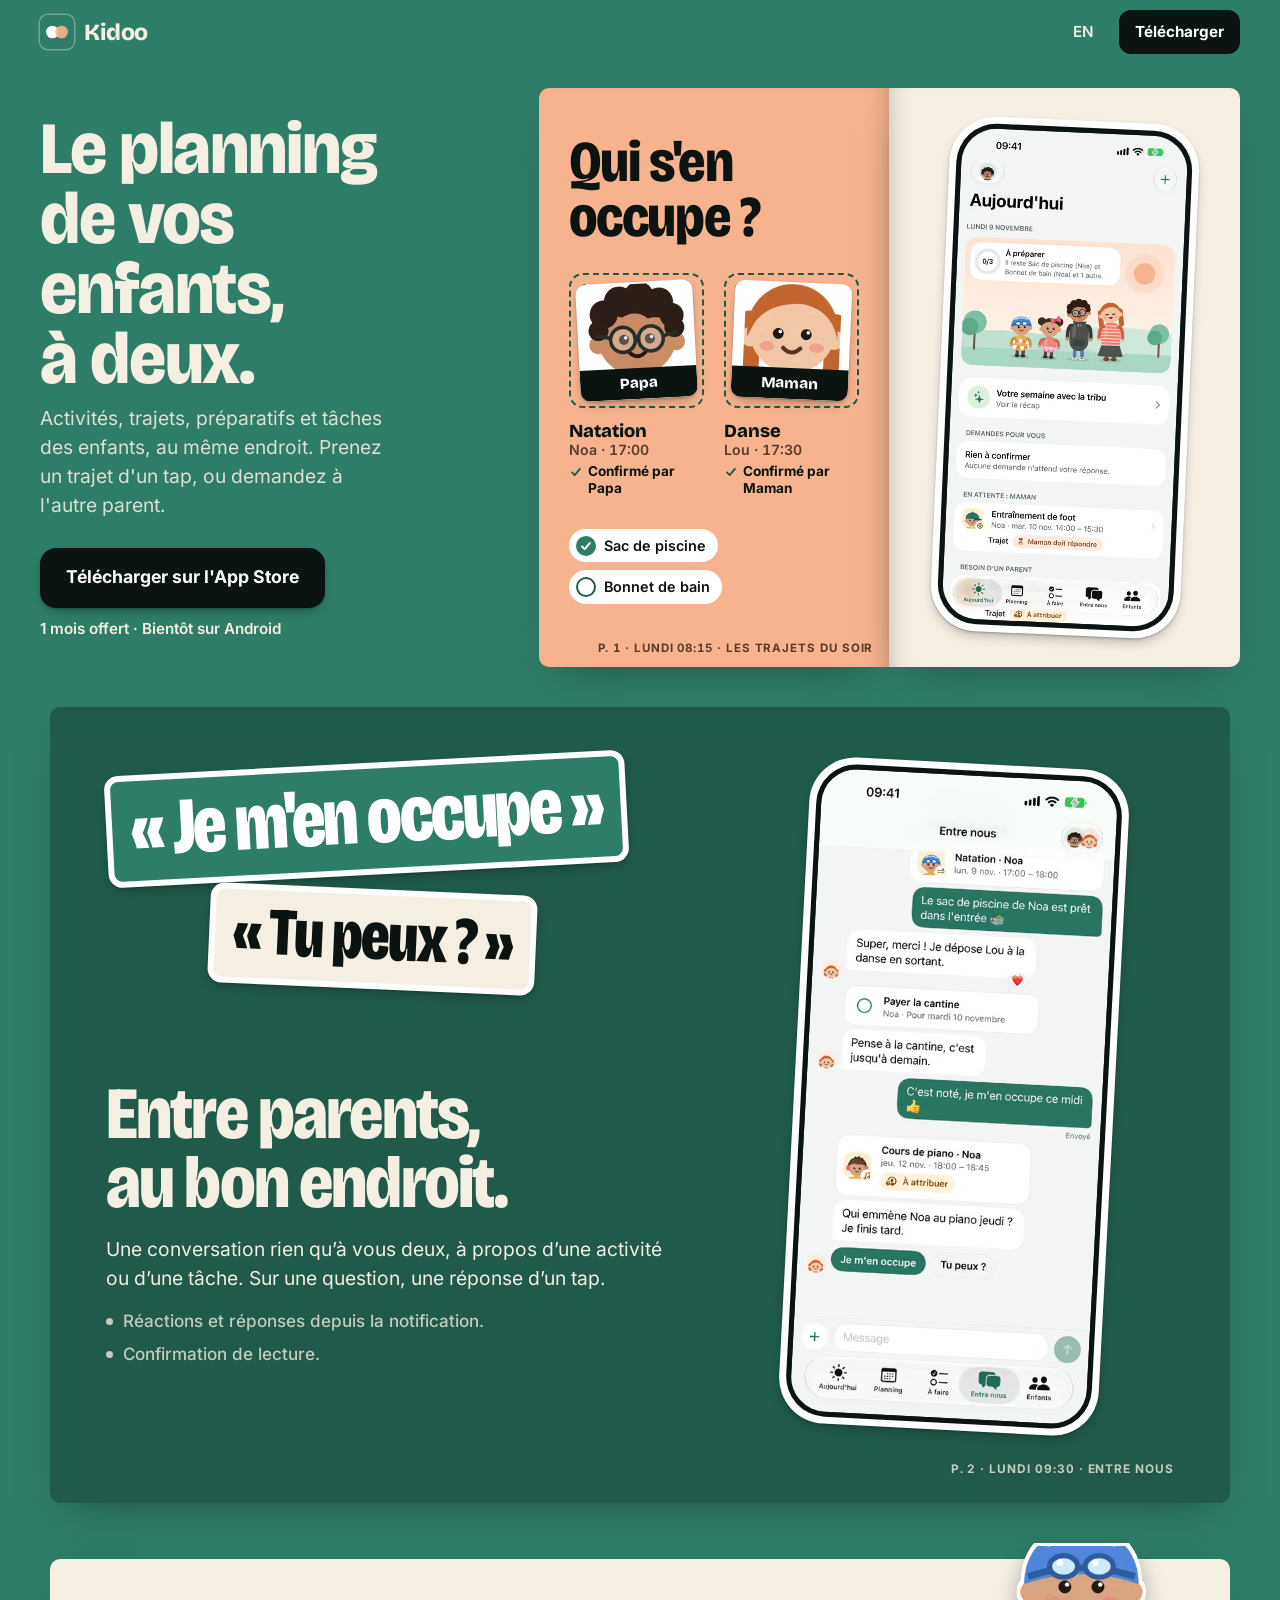
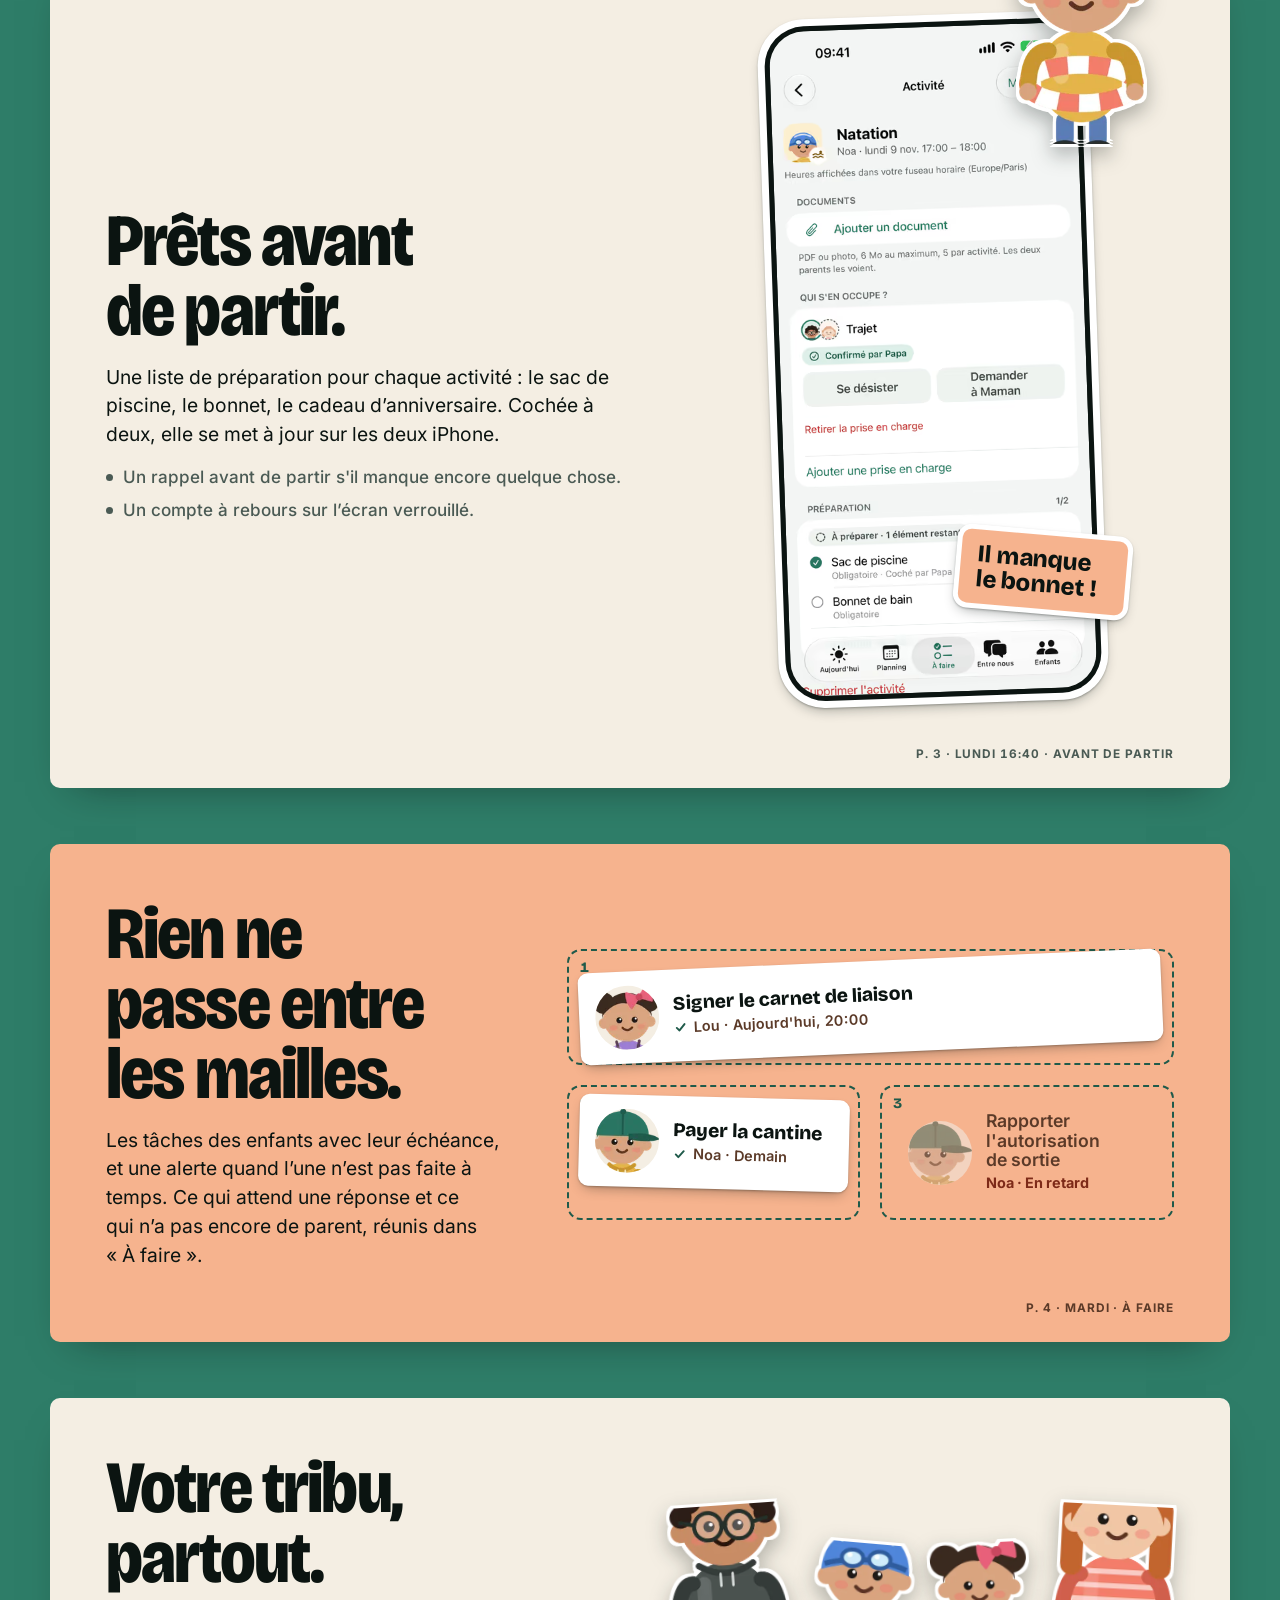
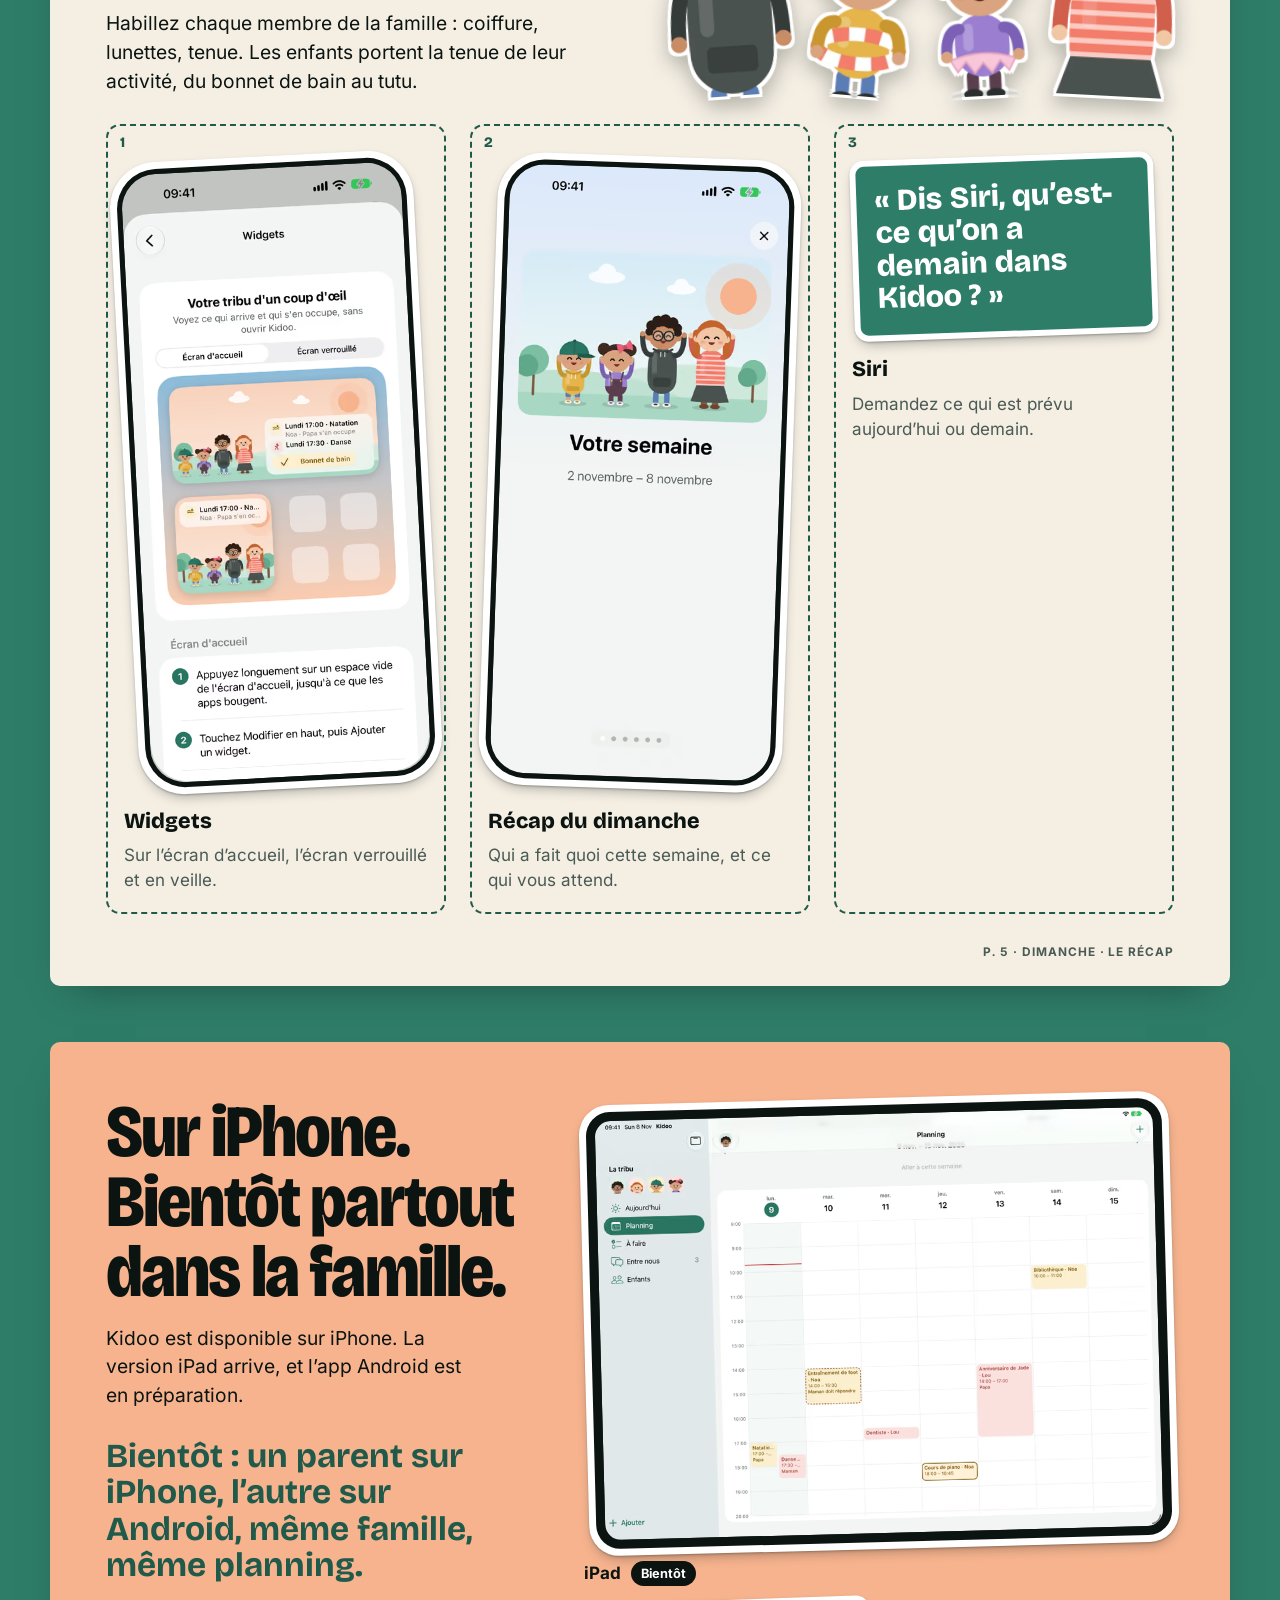
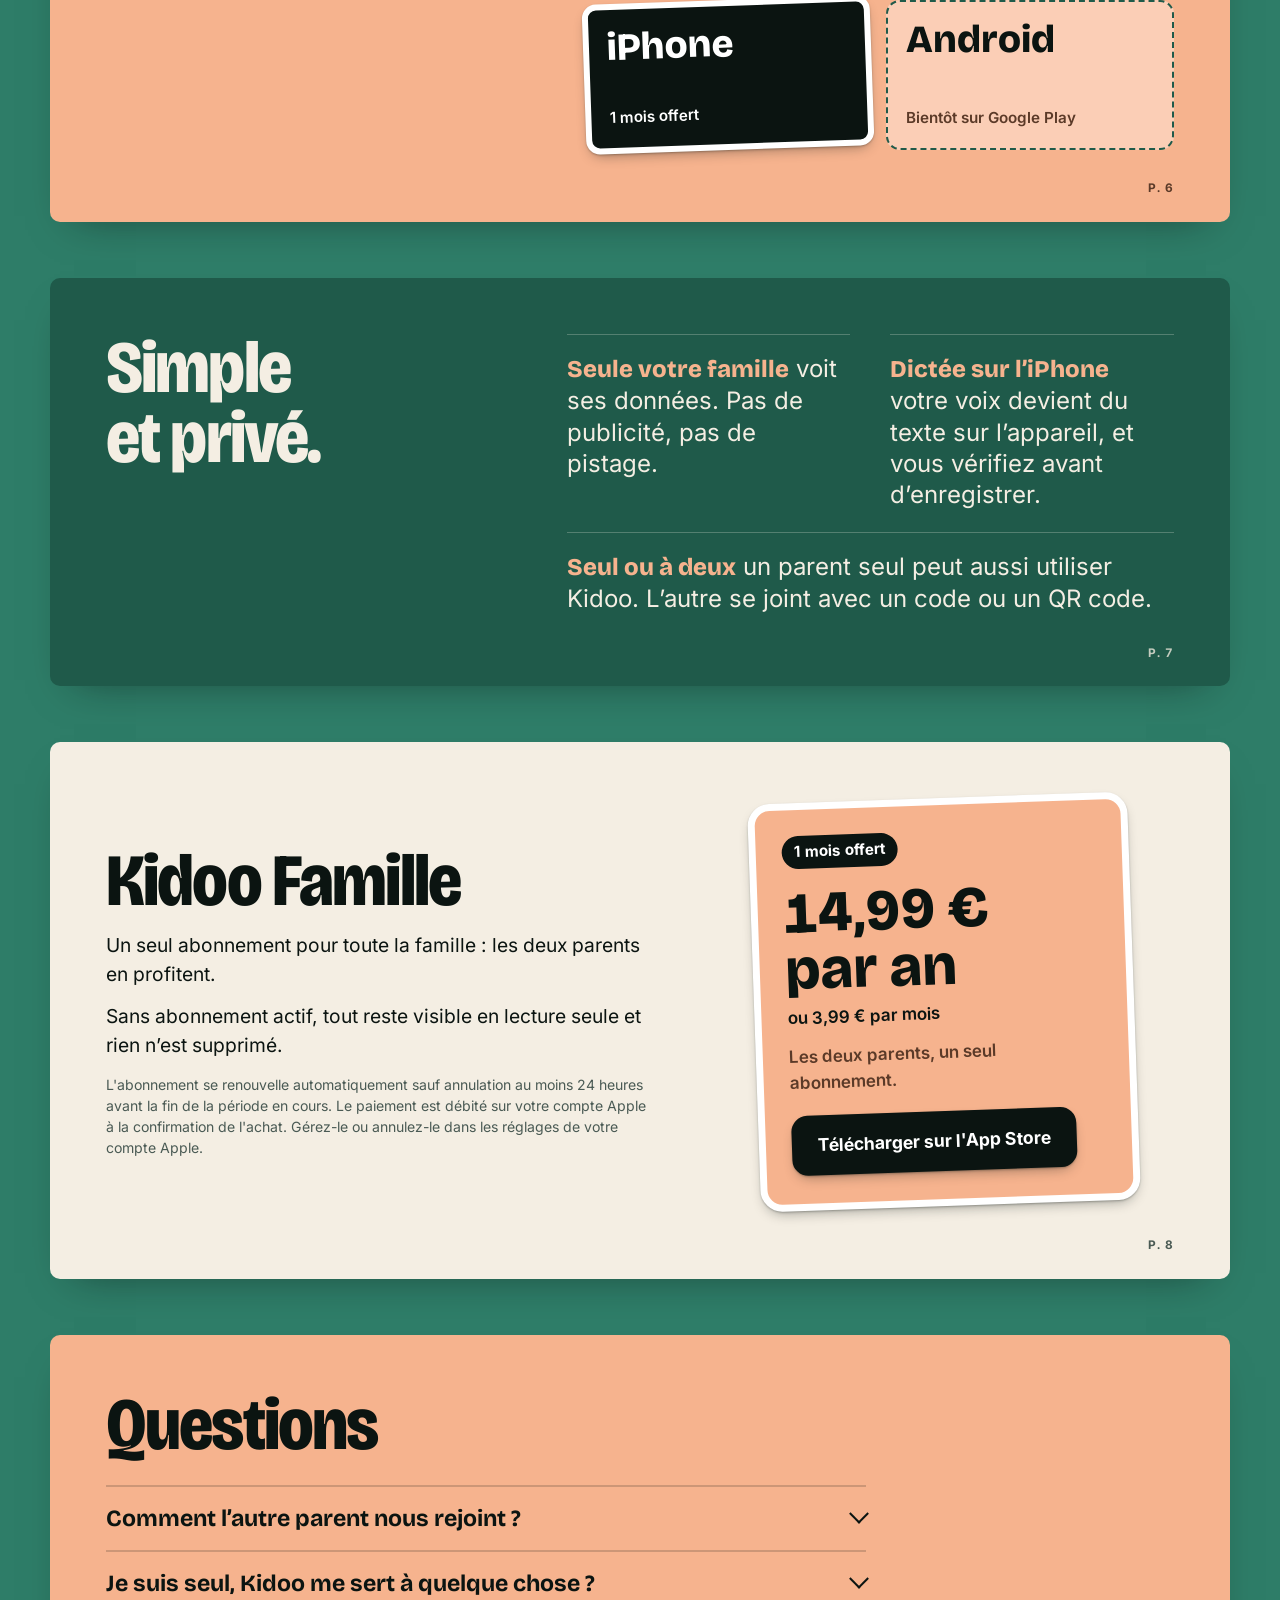
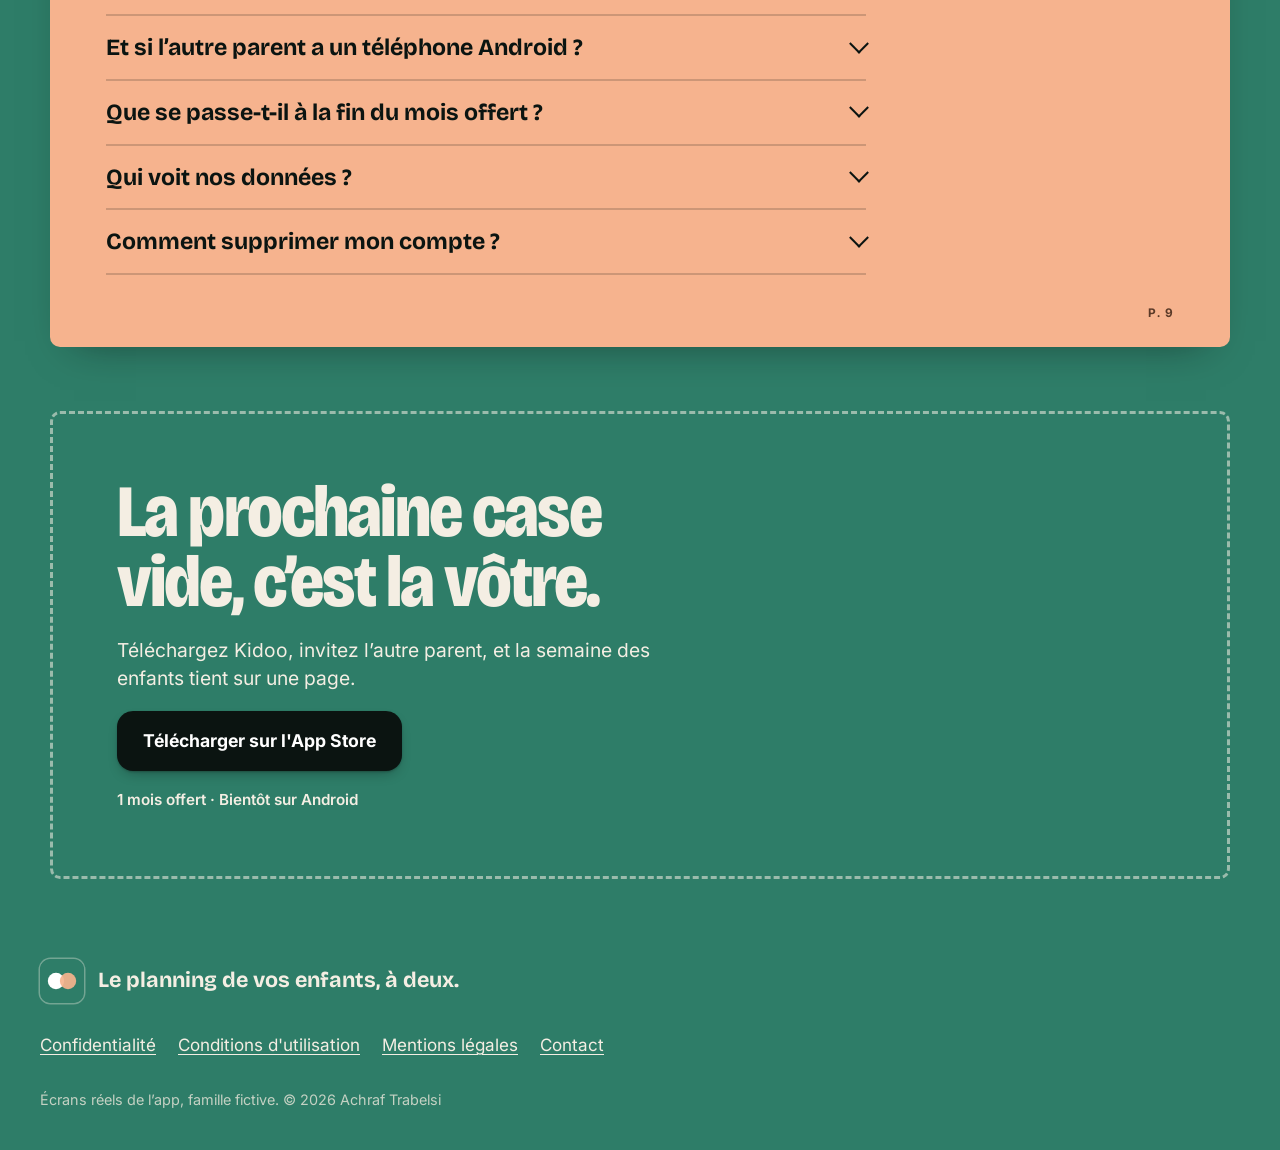
==== commit 69d2589b: "Kidoo website: drop the EU data-location claim Co-Authored-By: Claude Opus 5.5 <noreply@anthropic.co" ====
--- a/kidoo/index.html
+++ b/kidoo/index.html
@@ -1,4 +1,4 @@
 <!DOCTYPE html><html lang="fr" data-astro-cid-hkbrpulz><head><meta charset="utf-8"><meta name="viewport" content="width=device-width, initial-scale=1, viewport-fit=cover"><title>Kidoo — Le planning de vos enfants, à deux</title><meta name="description" content="Activités, trajets, préparatifs et tâches des enfants, au même endroit. Seul ou à deux, vous savez qui s'en occupe et rien n'est oublié. 1 mois offert."><link rel="canonical" href="https://trabelsiachraf.com/kidoo/"><link rel="alternate" hreflang="fr" href="https://trabelsiachraf.com/kidoo/"><link rel="alternate" hreflang="en" href="https://trabelsiachraf.com/kidoo/en/"><link rel="alternate" hreflang="x-default" href="https://trabelsiachraf.com/kidoo/"><link rel="preload" href="/kidoo/_astro/bricolage-grotesque-latin-standard-normal.C5Lc8Qmc.woff2" as="font" type="font/woff2" crossorigin><link rel="preload" href="/kidoo/_astro/inter-latin-wght-normal.Dx4kXJAl.woff2" as="font" type="font/woff2" crossorigin><link rel="icon" href="/kidoo/favicon.svg" type="image/svg+xml"><meta name="apple-itunes-app" content="app-id=6827770032"><meta name="theme-color" content="#2E7D68" media="(prefers-color-scheme: light)"><meta name="theme-color" content="#17312A" media="(prefers-color-scheme: dark)"><meta property="og:type" content="website"><meta property="og:site_name" content="Kidoo"><meta property="og:locale" content="fr_FR"><meta property="og:title" content="Kidoo — Le planning de vos enfants, à deux"><meta property="og:description" content="Activités, trajets, préparatifs et tâches des enfants, au même endroit. Seul ou à deux, vous savez qui s'en occupe et rien n'est oublié. 1 mois offert."><meta property="og:url" content="https://trabelsiachraf.com/kidoo/"><meta property="og:image" content="https://trabelsiachraf.com/kidoo/og-fr.jpg"><meta property="og:image:width" content="1200"><meta property="og:image:height" content="630"><meta name="twitter:card" content="summary_large_image"><script>document.documentElement.classList.add("js")</script><style>@font-face{font-family:Bricolage Grotesque Variable;font-style:normal;font-display:swap;font-weight:200 800;font-stretch:75% 100%;src:url(/kidoo/_astro/bricolage-grotesque-vietnamese-standard-normal.Br4FGdAc.woff2)format("woff2-variations");unicode-range:U+102-103,U+110-111,U+128-129,U+168-169,U+1A0-1A1,U+1AF-1B0,U+300-301,U+303-304,U+308-309,U+323,U+329,U+1EA0-1EF9,U+20AB}@font-face{font-family:Bricolage Grotesque Variable;font-style:normal;font-display:swap;font-weight:200 800;font-stretch:75% 100%;src:url(/kidoo/_astro/bricolage-grotesque-latin-ext-standard-normal.qp-RdZgh.woff2)format("woff2-variations");unicode-range:U+100-2BA,U+2BD-2C5,U+2C7-2CC,U+2CE-2D7,U+2DD-2FF,U+304,U+308,U+329,U+1D00-1DBF,U+1E00-1E9F,U+1EF2-1EFF,U+2020,U+20A0-20AB,U+20AD-20C0,U+2113,U+2C60-2C7F,U+A720-A7FF}@font-face{font-family:Bricolage Grotesque Variable;font-style:normal;font-display:swap;font-weight:200 800;font-stretch:75% 100%;src:url(/kidoo/_astro/bricolage-grotesque-latin-standard-normal.C5Lc8Qmc.woff2)format("woff2-variations");unicode-range:U+??,U+131,U+152-153,U+2BB-2BC,U+2C6,U+2DA,U+2DC,U+304,U+308,U+329,U+2000-206F,U+20AC,U+2122,U+2191,U+2193,U+2212,U+2215,U+FEFF,U+FFFD}@font-face{font-family:Inter Variable;font-style:normal;font-display:swap;font-weight:100 900;src:url(/kidoo/_astro/inter-cyrillic-ext-wght-normal.BOeWTOD4.woff2)format("woff2-variations");unicode-range:U+460-52F,U+1C80-1C8A,U+20B4,U+2DE0-2DFF,U+A640-A69F,U+FE2E-FE2F}@font-face{font-family:Inter Variable;font-style:normal;font-display:swap;font-weight:100 900;src:url(/kidoo/_astro/inter-cyrillic-wght-normal.DqGufNeO.woff2)format("woff2-variations");unicode-range:U+301,U+400-45F,U+490-491,U+4B0-4B1,U+2116}@font-face{font-family:Inter Variable;font-style:normal;font-display:swap;font-weight:100 900;src:url(/kidoo/_astro/inter-greek-ext-wght-normal.DlzME5K_.woff2)format("woff2-variations");unicode-range:U+1F??}@font-face{font-family:Inter Variable;font-style:normal;font-display:swap;font-weight:100 900;src:url(/kidoo/_astro/inter-greek-wght-normal.CkhJZR-_.woff2)format("woff2-variations");unicode-range:U+370-377,U+37A-37F,U+384-38A,U+38C,U+38E-3A1,U+3A3-3FF}@font-face{font-family:Inter Variable;font-style:normal;font-display:swap;font-weight:100 900;src:url(/kidoo/_astro/inter-vietnamese-wght-normal.CBcvBZtf.woff2)format("woff2-variations");unicode-range:U+102-103,U+110-111,U+128-129,U+168-169,U+1A0-1A1,U+1AF-1B0,U+300-301,U+303-304,U+308-309,U+323,U+329,U+1EA0-1EF9,U+20AB}@font-face{font-family:Inter Variable;font-style:normal;font-display:swap;font-weight:100 900;src:url(/kidoo/_astro/inter-latin-ext-wght-normal.DO1Apj_S.woff2)format("woff2-variations");unicode-range:U+100-2BA,U+2BD-2C5,U+2C7-2CC,U+2CE-2D7,U+2DD-2FF,U+304,U+308,U+329,U+1D00-1DBF,U+1E00-1E9F,U+1EF2-1EFF,U+2020,U+20A0-20AB,U+20AD-20C0,U+2113,U+2C60-2C7F,U+A720-A7FF}@font-face{font-family:Inter Variable;font-style:normal;font-display:swap;font-weight:100 900;src:url(/kidoo/_astro/inter-latin-wght-normal.Dx4kXJAl.woff2)format("woff2-variations");unicode-range:U+??,U+131,U+152-153,U+2BB-2BC,U+2C6,U+2DA,U+2DC,U+304,U+308,U+329,U+2000-206F,U+20AC,U+2122,U+2191,U+2193,U+2212,U+2215,U+FEFF,U+FFFD}:root{--green:#2e7d68;--green-deep:#1f5a4a;--night:#17312a;--ink:#0b1411;--peach:#f6b38e;--peach-soft:#f9c9ab;--sand:#f4eee3;--mist:#9db0a9;--white:#fff;--cover:var(--green);--cover-ink:var(--sand);--page-peach:var(--peach);--page-sand:var(--sand);--page-deep:var(--green-deep);--fg:var(--ink);--fg-on-deep:var(--sand);--muted-on-peach:#5b3a28;--muted-on-sand:#4a5a54;--sticker-edge:var(--white);--slot-line:var(--green-deep);--action:var(--ink);--action-ink:var(--white);--font-display:"Bricolage Grotesque Variable", "Bricolage Grotesque", system-ui, sans-serif;--font-text:"Inter Variable", "Inter", system-ui, sans-serif;--radius-page:10px;--radius-sticker:14px;--gutter:clamp(16px, 4vw, 40px);--measure:62ch;--shadow-sticker:0 6px 14px -6px #0b141173, 0 1px 2px #0b141140;--shadow-page:0 18px 40px -24px #0b14118c;--ease-out:cubic-bezier(.16, 1, .3, 1);color-scheme:light dark}@media (prefers-color-scheme:dark){:root{--cover:var(--night);--cover-ink:var(--sand);--page-peach:#e7a27c;--page-sand:#e4ddd0;--page-deep:#10241f;--slot-line:var(--ink);--shadow-page:0 18px 40px -24px #000c;--action:var(--peach);--action-ink:var(--ink)}}*,:before,:after{box-sizing:border-box}html{-webkit-text-size-adjust:100%;scroll-behavior:smooth;scroll-padding-top:72px;overflow-x:clip}body{background:var(--cover);color:var(--fg);font-family:var(--font-text);font-feature-settings:"cv11", "ss01";-webkit-font-smoothing:antialiased;margin:0;font-size:1.0625rem;line-height:1.5;overflow-x:clip}h1,h2,h3{font-family:var(--font-display);letter-spacing:-.025em;text-wrap:balance;margin:0;font-weight:800;font-stretch:85%;line-height:.95}p{text-wrap:pretty;margin:0}img,svg{max-width:100%;height:auto;display:block}a{color:inherit;text-underline-offset:.18em;text-decoration-thickness:.08em}::selection{background:var(--peach);color:var(--ink)}:focus-visible{outline:3px solid var(--peach);outline-offset:3px;border-radius:6px}.visually-hidden{clip:rect(0 0 0 0);white-space:nowrap;width:1px;height:1px;margin:-1px;position:absolute;overflow:hidden}@media (prefers-reduced-motion:reduce){html{scroll-behavior:auto}*,:before,:after{transition-duration:.01ms!important;animation-duration:.01ms!important}}.album-page>*{min-width:0}.album-page :focus-visible,.hero .page :focus-visible{outline-color:var(--ink)}.album-page.deep :focus-visible{outline-color:var(--sand)}.mark[data-astro-cid-e23xisay]{border-radius:24%;box-shadow:0 0 0 1.5px #f4eee359}.store[data-astro-cid-5u4v5uha]{background:var(--action);min-height:44px;color:var(--action-ink);white-space:nowrap;transition:transform .16s var(--ease-out), box-shadow .16s var(--ease-out);border-radius:12px;justify-content:center;align-items:center;font-weight:700;text-decoration:none;display:inline-flex}.store[data-astro-cid-5u4v5uha].badge{background:0 0;padding:0}.compact[data-astro-cid-5u4v5uha]{padding:0 16px;font-size:.95rem}.solid[data-astro-cid-5u4v5uha]{min-height:60px;box-shadow:var(--shadow-sticker);border-radius:16px;padding:0 26px;font-size:1.1rem}@media (width<=400px){.solid[data-astro-cid-5u4v5uha]{white-space:normal;text-align:center;text-wrap:balance;padding:8px 22px}}.store[data-astro-cid-5u4v5uha]:hover{transform:translateY(-1px)}.store[data-astro-cid-5u4v5uha]:active{transform:translateY(1px)}.bar[data-astro-cid-nen7h5rs]{z-index:10;padding:10px var(--gutter);padding-top:max(10px, env(safe-area-inset-top));background:var(--cover);color:var(--cover-ink);justify-content:space-between;align-items:center;gap:12px;display:flex;position:sticky;top:0}.brand[data-astro-cid-nen7h5rs]{align-items:center;gap:10px;text-decoration:none;display:inline-flex}.word[data-astro-cid-nen7h5rs]{font-family:var(--font-display);letter-spacing:-.02em;font-size:1.45rem;font-weight:800}.actions[data-astro-cid-nen7h5rs]{align-items:center;gap:14px;display:flex}.lang[data-astro-cid-nen7h5rs]{text-align:center;min-width:44px;padding:8px 4px;font-size:.95rem;font-weight:600;text-decoration:none}.lang[data-astro-cid-nen7h5rs]:hover{text-decoration:underline}.foot[data-astro-cid-jo6i4kqk]{padding:56px var(--gutter) max(40px, env(safe-area-inset-bottom));background:var(--cover);color:var(--cover-ink);gap:22px;display:grid}.sign[data-astro-cid-jo6i4kqk]{align-items:center;gap:14px;display:flex}.tag[data-astro-cid-jo6i4kqk]{font-family:var(--font-display);font-size:1.35rem;font-weight:700;line-height:1.1}.links[data-astro-cid-jo6i4kqk]{flex-wrap:wrap;gap:6px 22px;margin:0;padding:0;list-style:none;display:flex}.links[data-astro-cid-jo6i4kqk] a[data-astro-cid-jo6i4kqk]{padding:8px 0;display:inline-block}.rights[data-astro-cid-jo6i4kqk]{color:color-mix(in oklab, var(--cover-ink) 75%, var(--cover));font-size:.9rem}.skip[data-astro-cid-hkbrpulz]{z-index:20;background:var(--ink);color:var(--white);border-radius:10px;padding:10px 14px;position:absolute;top:-60px;left:12px}.skip[data-astro-cid-hkbrpulz]:focus{top:12px}
 .album-page[data-astro-cid-svwfkivy]{margin:0 var(--gutter) clamp(28px, 6vw, 56px);border-radius:var(--radius-page);box-shadow:var(--shadow-page);color:var(--fg);max-width:1180px;padding:clamp(24px,5vw,56px) clamp(18px,4.5vw,56px) clamp(44px,6vw,72px);position:relative}@media (width>=1260px){.album-page[data-astro-cid-svwfkivy]{margin-inline:auto}}.peach[data-astro-cid-svwfkivy]{background:var(--page-peach);--muted:var(--muted-on-peach)}.sand[data-astro-cid-svwfkivy]{background:var(--page-sand);--muted:var(--muted-on-sand)}.deep[data-astro-cid-svwfkivy]{background:var(--page-deep);color:var(--fg-on-deep);--muted:color-mix(in oklab, var(--fg-on-deep) 78%, var(--page-deep))}.folio[data-astro-cid-svwfkivy]{text-transform:uppercase;letter-spacing:.08em;color:var(--muted);font-variant-numeric:tabular-nums;font-size:.74rem;font-weight:700;position:absolute;bottom:clamp(14px,2.5vw,24px);right:clamp(18px,4.5vw,56px)}.album-page[data-astro-cid-svwfkivy] h2{font-size:clamp(2.2rem,7.5vw,4.6rem)}.album-page[data-astro-cid-svwfkivy] .body{max-width:var(--measure);font-size:clamp(1.02rem,2.2vw,1.2rem)}.album-page[data-astro-cid-svwfkivy] .notes{color:var(--muted);gap:8px;margin:0;padding:0;font-weight:500;list-style:none;display:grid}.album-page[data-astro-cid-svwfkivy] .notes li{align-items:baseline;gap:10px;display:flex}.album-page[data-astro-cid-svwfkivy] .notes li:before{content:"";background:currentColor;border-radius:50%;flex:none;width:7px;height:7px;transform:translateY(-2px)}
-.sticker[data-astro-cid-jdvywxy6]{background:var(--sticker-edge);box-shadow:var(--shadow-sticker);transform:rotate(var(--tilt));margin:0;padding:7px}.iphone[data-astro-cid-jdvywxy6]{border-radius:46px;width:100%}.ipad[data-astro-cid-jdvywxy6]{border-radius:30px;width:100%}.bezel[data-astro-cid-jdvywxy6]{background:var(--ink);padding:5px;overflow:hidden}.iphone[data-astro-cid-jdvywxy6] .bezel[data-astro-cid-jdvywxy6]{border-radius:40px}.ipad[data-astro-cid-jdvywxy6] .bezel[data-astro-cid-jdvywxy6]{border-radius:24px;padding:9px}.bezel[data-astro-cid-jdvywxy6] img{width:100%;height:auto}.iphone[data-astro-cid-jdvywxy6] .bezel[data-astro-cid-jdvywxy6] img{border-radius:35px}.ipad[data-astro-cid-jdvywxy6] .bezel[data-astro-cid-jdvywxy6] img{border-radius:16px}@media (width<=600px){.cropped[data-astro-cid-jdvywxy6]{border-radius:30px}.cropped[data-astro-cid-jdvywxy6] .bezel[data-astro-cid-jdvywxy6]{aspect-ratio:1/1.1;border-radius:24px;position:relative}.cropped[data-astro-cid-jdvywxy6] .bezel[data-astro-cid-jdvywxy6] img{width:calc(100% - 10px);transform:translateY(calc(var(--crop) * -49.4%));border-radius:19px;position:absolute;inset:5px auto auto 5px}}.icon[data-astro-cid-rxj2k57t]{flex:none}.hero[data-astro-cid-ge2uvauf]{color:var(--cover-ink);padding:8px var(--gutter) 40px;gap:18px;display:grid}.intro[data-astro-cid-ge2uvauf]{gap:10px;max-width:34ch;display:grid}h1[data-astro-cid-ge2uvauf]{letter-spacing:-.015em;max-width:14ch;font-size:clamp(2.15rem,8.6vw,4.6rem);font-stretch:92%}.lede[data-astro-cid-ge2uvauf]{color:color-mix(in oklab, var(--cover-ink) 88%, var(--cover));font-size:clamp(1rem,3.6vw,1.2rem)}.spread[data-astro-cid-ge2uvauf]{display:grid}.page[data-astro-cid-ge2uvauf]{color:var(--fg);border-radius:var(--radius-page);box-shadow:var(--shadow-page);position:relative}.left[data-astro-cid-ge2uvauf]{background:var(--page-peach);align-content:start;gap:14px;padding:18px 16px 34px;display:grid}.right[data-astro-cid-ge2uvauf]{display:none}h2[data-astro-cid-ge2uvauf]{font-size:clamp(2.3rem,10vw,3.6rem)}.slots[data-astro-cid-ge2uvauf]{grid-template-columns:1fr 1fr;gap:12px;margin:0;padding:0;list-style:none;display:grid}.slot[data-astro-cid-ge2uvauf]{align-content:start;gap:4px;display:grid}.frame[data-astro-cid-ge2uvauf]{aspect-ratio:1;border:2.5px dashed var(--slot-line);border-radius:var(--radius-sticker);place-items:center;padding:7px;display:grid;position:relative}.num[data-astro-cid-ge2uvauf]{font-family:var(--font-display);color:var(--green-deep);font-variant-numeric:tabular-nums;font-size:.85rem;font-weight:800;position:absolute;top:4px;left:9px}.art[data-astro-cid-ge2uvauf]{border-radius:calc(var(--radius-sticker) - 4px);background:var(--sticker-edge);box-shadow:var(--shadow-sticker);place-items:center;display:grid;position:absolute;inset:7px;overflow:hidden}.stuck[data-astro-cid-ge2uvauf] .art[data-astro-cid-ge2uvauf]{transform:rotate(-3deg)}.open[data-astro-cid-ge2uvauf] .art[data-astro-cid-ge2uvauf]{transform:rotate(2.5deg)}.face[data-astro-cid-ge2uvauf]{width:82%;height:auto;margin-bottom:14%}.name[data-astro-cid-ge2uvauf]{text-align:center;background:var(--ink);color:var(--white);font-family:var(--font-display);letter-spacing:.01em;padding:4px 0 5px;font-size:.95rem;font-weight:800;position:absolute;bottom:0;left:0;right:0}.ask[data-astro-cid-ge2uvauf]{font-family:var(--font-display);color:var(--green-deep);opacity:0;font-size:clamp(1.2rem,5vw,1.6rem);font-weight:800}.what[data-astro-cid-ge2uvauf]{margin-top:8px;line-height:1.2;display:grid}.what[data-astro-cid-ge2uvauf] strong[data-astro-cid-ge2uvauf]{font-family:var(--font-display);font-size:1.15rem;font-weight:800}.what[data-astro-cid-ge2uvauf] span[data-astro-cid-ge2uvauf]{color:var(--muted-on-peach);font-variant-numeric:tabular-nums;font-size:.88rem;font-weight:600}.who[data-astro-cid-ge2uvauf]{color:var(--ink);align-items:flex-start;gap:5px;font-size:.85rem;font-weight:700;line-height:1.25;display:flex}.who[data-astro-cid-ge2uvauf] .icon{color:var(--green-deep);margin-top:2px}@media (prefers-reduced-motion:no-preference){html.js .open[data-astro-cid-ge2uvauf] .art[data-astro-cid-ge2uvauf]{transition:transform .62s var(--ease-out), opacity .16s linear}html.js .open[data-astro-cid-ge2uvauf] .ask[data-astro-cid-ge2uvauf]{transition:opacity .2s var(--ease-out)}html.js .open[data-astro-cid-ge2uvauf]:not(.filled) .ask[data-astro-cid-ge2uvauf]{opacity:1}html.js .open[data-astro-cid-ge2uvauf]:not(.filled) .art[data-astro-cid-ge2uvauf]{opacity:0;transform:translate(4%,-34%)rotate(12deg)scale(1.06)}html.js .open[data-astro-cid-ge2uvauf]:not(.filled) .who[data-astro-cid-ge2uvauf]{visibility:hidden}}.prep[data-astro-cid-ge2uvauf]{flex-wrap:wrap;gap:8px;margin:4px 0 0;padding:0;list-style:none;display:flex}.prep[data-astro-cid-ge2uvauf] li[data-astro-cid-ge2uvauf]{background:var(--white);border-radius:999px;align-items:center;gap:8px;padding:6px 12px 6px 7px;font-size:.9rem;font-weight:600;display:inline-flex}.box[data-astro-cid-ge2uvauf]{border:2px solid var(--green-deep);width:20px;height:20px;color:var(--white);border-radius:50%;place-items:center;display:grid}.done[data-astro-cid-ge2uvauf] .box[data-astro-cid-ge2uvauf]{background:var(--green);border-color:var(--green)}.folio[data-astro-cid-ge2uvauf]{text-transform:uppercase;letter-spacing:.08em;color:var(--muted-on-peach);font-variant-numeric:tabular-nums;font-size:.72rem;font-weight:700;position:absolute;bottom:10px;right:16px}.act[data-astro-cid-ge2uvauf]{justify-items:start;gap:10px;display:grid}.terms[data-astro-cid-ge2uvauf]{font-size:.95rem;font-weight:600}@media (width<=759px) and (height<=760px){.lede[data-astro-cid-ge2uvauf]{display:none}.frame[data-astro-cid-ge2uvauf]{width:min(100%,136px)}.left[data-astro-cid-ge2uvauf]{gap:10px;padding-top:14px}}@media (width>=760px){.hero[data-astro-cid-ge2uvauf]{gap:28px;padding-top:24px}.spread[data-astro-cid-ge2uvauf]{grid-template-columns:1fr 1fr;max-width:1180px}.left[data-astro-cid-ge2uvauf]{border-radius:var(--radius-page) 0 0 var(--radius-page);box-shadow:inset -18px 0 24px -22px #0b141159, var(--shadow-page);align-content:center;gap:28px;padding:32px 30px 48px}.right[data-astro-cid-ge2uvauf]{background:var(--page-sand);border-radius:0 var(--radius-page) var(--radius-page) 0;box-shadow:inset 18px 0 24px -22px #0b141159, var(--shadow-page);place-items:center;padding:32px 30px;display:grid}.right[data-astro-cid-ge2uvauf] .phone{max-width:250px}.slots[data-astro-cid-ge2uvauf]{gap:20px}}@media (width>=1100px){.hero[data-astro-cid-ge2uvauf]{grid-template-columns:minmax(0,.9fr) minmax(0,1.4fr);align-items:center;column-gap:48px}.intro[data-astro-cid-ge2uvauf]{align-self:end}.spread[data-astro-cid-ge2uvauf]{grid-row:span 2}.act[data-astro-cid-ge2uvauf]{align-self:start}}.prep-page{gap:32px;display:grid}.copy[data-astro-cid-63zp4lyk]{align-content:start;gap:16px;display:grid}.scene[data-astro-cid-63zp4lyk]{justify-self:center;width:min(100%,340px);margin-bottom:12px;position:relative}@media (width>=601px){.scene[data-astro-cid-63zp4lyk]{width:min(78%,330px)}}.alert[data-astro-cid-63zp4lyk]{background:var(--peach);color:var(--ink);font-family:var(--font-display);border-radius:var(--radius-sticker);border:5px solid var(--sticker-edge);box-shadow:var(--shadow-sticker);text-wrap:balance;max-width:11ch;padding:12px 16px;font-size:clamp(1.15rem,4.4vw,1.5rem);font-weight:800;line-height:1.05;position:absolute;bottom:13%;right:-10%;transform:rotate(5deg)}.kid[data-astro-cid-63zp4lyk]{filter:drop-shadow(0 0 #fff)drop-shadow(3px 0 #fff)drop-shadow(-3px 0 #fff)drop-shadow(0 3px #fff)drop-shadow(0 -3px #fff)drop-shadow(0 8px 10px #0b14114d);width:38%;height:auto;position:absolute;top:-10%;right:-14%}@media (width>=860px){.prep-page{grid-template-columns:1.1fr 1fr;align-items:center;column-gap:56px}}@media (width<=600px){.kid[data-astro-cid-63zp4lyk]{width:30%;right:0}.alert[data-astro-cid-63zp4lyk]{right:-3%}}.between-page{gap:28px;display:grid}.quotes[data-astro-cid-zwsqox2h]{justify-items:start;gap:14px;display:grid}.quote[data-astro-cid-zwsqox2h]{font-family:var(--font-display);letter-spacing:-.03em;border-radius:var(--radius-sticker);border:6px solid var(--sticker-edge);box-shadow:var(--shadow-sticker);padding:12px 18px 14px;font-weight:800;font-stretch:78%;line-height:.92}.mine[data-astro-cid-zwsqox2h]{background:var(--green);color:var(--white);font-size:clamp(2.2rem,9.5vw,5rem);transform:rotate(-3deg)}.yours[data-astro-cid-zwsqox2h]{background:var(--sand);color:var(--ink);margin-left:18%;font-size:clamp(2rem,8vw,4.2rem);transform:rotate(2.5deg)}.copy[data-astro-cid-zwsqox2h]{gap:16px;display:grid}.phone-wrap[data-astro-cid-zwsqox2h]{justify-self:center;width:min(100%,340px)}@media (width>=601px){.phone-wrap[data-astro-cid-zwsqox2h]{width:min(70%,300px)}}@media (width>=900px){.between-page{grid-template-columns:1.3fr 1fr;grid-template-areas:"quotes phone""copy phone";align-items:start;column-gap:56px}.quotes[data-astro-cid-zwsqox2h]{grid-area:quotes}.copy[data-astro-cid-zwsqox2h]{grid-area:copy}.phone-wrap[data-astro-cid-zwsqox2h]{grid-area:phone;align-self:center;width:100%;max-width:320px}}.todo-page{gap:28px;display:grid}.copy[data-astro-cid-qkppjioo]{gap:16px;display:grid}.slots[data-astro-cid-qkppjioo]{gap:16px;margin:0;padding:0;list-style:none;display:grid}.slot[data-astro-cid-qkppjioo]{border:2.5px dashed var(--slot-line);border-radius:var(--radius-sticker);padding:10px;position:relative}.num[data-astro-cid-qkppjioo]{font-family:var(--font-display);color:var(--green-deep);font-variant-numeric:tabular-nums;font-size:.9rem;font-weight:800;position:absolute;top:6px;left:11px}.sticker[data-astro-cid-qkppjioo]{background:var(--white);border-radius:calc(var(--radius-sticker) - 4px);box-shadow:var(--shadow-sticker);transform:rotate(var(--tilt));grid-template-columns:64px 1fr;align-items:center;column-gap:14px;padding:14px 16px;display:grid}.face[data-astro-cid-qkppjioo]{background:var(--sand);border-radius:50%;grid-row:span 2;width:64px;height:64px}.task[data-astro-cid-qkppjioo]{font-family:var(--font-display);align-self:end;font-size:1.2rem;font-weight:800;line-height:1.1}.meta[data-astro-cid-qkppjioo]{color:var(--muted);align-self:start;align-items:center;gap:6px;margin-top:3px;font-size:.9rem;font-weight:600;display:flex}.due[data-astro-cid-qkppjioo]{white-space:nowrap}.meta[data-astro-cid-qkppjioo] .icon{color:var(--green-deep)}.late[data-astro-cid-qkppjioo] .sticker[data-astro-cid-qkppjioo]{box-shadow:none;background:0 0;transform:none}.late[data-astro-cid-qkppjioo] .face[data-astro-cid-qkppjioo]{opacity:.55;filter:grayscale(.4)}.late[data-astro-cid-qkppjioo] .task[data-astro-cid-qkppjioo]{font-family:var(--font-text);color:var(--muted);font-size:1.1rem;font-weight:600}.late[data-astro-cid-qkppjioo] .meta[data-astro-cid-qkppjioo]{color:#7d2a18;font-weight:700}@media (width>=900px){.todo-page{grid-template-columns:.8fr 1.2fr;align-items:center;column-gap:56px}.slots[data-astro-cid-qkppjioo]{grid-template-columns:1fr 1fr;gap:20px}.slot[data-astro-cid-qkppjioo]:first-child{grid-column:1/-1}}.tribe-page{gap:28px;display:grid}.copy[data-astro-cid-4fe3ayfc]{gap:16px;display:grid}.family[data-astro-cid-4fe3ayfc]{justify-content:center;align-items:flex-end;gap:clamp(4px,2vw,24px);display:flex}.family[data-astro-cid-4fe3ayfc]>div[data-astro-cid-4fe3ayfc]{transform:rotate(var(--tilt))}.family[data-astro-cid-4fe3ayfc] img[data-astro-cid-4fe3ayfc]{filter:drop-shadow(3px 0 #fff)drop-shadow(-3px 0 #fff)drop-shadow(0 3px #fff)drop-shadow(0 -3px #fff)drop-shadow(0 8px 10px #0b141147);height:auto}.grown[data-astro-cid-4fe3ayfc] img[data-astro-cid-4fe3ayfc]{width:clamp(78px,22vw,200px)}.kid[data-astro-cid-4fe3ayfc] img[data-astro-cid-4fe3ayfc]{width:clamp(64px,17vw,160px)}.places[data-astro-cid-4fe3ayfc]{gap:16px;margin:0;padding:0;list-style:none;display:grid}.slot[data-astro-cid-4fe3ayfc]{border:2.5px dashed var(--slot-line);border-radius:var(--radius-sticker);align-content:start;gap:6px;padding:30px 16px 18px;display:grid;position:relative}.num[data-astro-cid-4fe3ayfc]{font-family:var(--font-display);color:var(--green-deep);font-size:.9rem;font-weight:800;position:absolute;top:6px;left:12px}.slot[data-astro-cid-4fe3ayfc] .sticker{margin-bottom:10px}.name[data-astro-cid-4fe3ayfc]{font-family:var(--font-display);font-size:1.35rem;font-weight:800}.note[data-astro-cid-4fe3ayfc]{color:var(--muted)}.siri[data-astro-cid-4fe3ayfc]{font-family:var(--font-display);background:var(--green);color:var(--white);border:6px solid var(--sticker-edge);border-radius:var(--radius-sticker);box-shadow:var(--shadow-sticker);margin-bottom:10px;padding:18px 18px 20px;font-size:clamp(1.4rem,4.4vw,1.9rem);font-weight:800;line-height:1.08;transform:rotate(-2deg)}@media (width>=900px){.tribe-page{grid-template-columns:1fr 1fr;column-gap:56px}.family[data-astro-cid-4fe3ayfc]{grid-area:1/2;align-self:end}.places[data-astro-cid-4fe3ayfc]{grid-column:1/-1;grid-template-columns:repeat(3,1fr);gap:24px}}.platforms-page{gap:28px;display:grid}.copy[data-astro-cid-xc77hnh2]{gap:16px;display:grid}.slots[data-astro-cid-xc77hnh2]{grid-template-columns:1fr 1fr;gap:14px;margin:0;padding:0;list-style:none;display:grid}.ipad[data-astro-cid-xc77hnh2]{grid-column:1/-1;gap:12px;display:grid}.iphone[data-astro-cid-xc77hnh2],.android[data-astro-cid-xc77hnh2]{border-radius:var(--radius-sticker);align-content:space-between;gap:12px;min-height:150px;padding:18px;display:grid}.iphone[data-astro-cid-xc77hnh2]{background:var(--ink);color:var(--white);border:6px solid var(--sticker-edge);box-shadow:var(--shadow-sticker);transform:rotate(-2deg)}.android[data-astro-cid-xc77hnh2]{border:2.5px dashed var(--slot-line);background:color-mix(in oklab, var(--page-peach) 65%, var(--white))}.name[data-astro-cid-xc77hnh2]{flex-wrap:wrap;align-items:center;gap:10px;font-weight:700;display:flex}.big[data-astro-cid-xc77hnh2]{font-family:var(--font-display);font-size:clamp(1.6rem,6vw,2.4rem);font-weight:800;line-height:1}.soon[data-astro-cid-xc77hnh2]{background:var(--ink);color:var(--white);border-radius:999px;padding:3px 10px;font-size:.8rem}.state[data-astro-cid-xc77hnh2]{font-size:.95rem;font-weight:600}.android[data-astro-cid-xc77hnh2] .state[data-astro-cid-xc77hnh2]{color:var(--muted)}.mixed[data-astro-cid-xc77hnh2]{color:var(--green-deep);font-family:var(--font-display);max-width:26ch;font-size:clamp(1.35rem,4.2vw,2.1rem);font-weight:700;line-height:1.08}@media (width>=900px){.platforms-page{grid-template-columns:1fr 1.4fr;align-items:start;column-gap:56px}.mixed[data-astro-cid-xc77hnh2]{margin-top:12px}}.privacy-page{gap:28px;display:grid}.facts[data-astro-cid-c5gn5xe2]{gap:22px;max-width:40ch;margin:0;padding:0;font-size:clamp(1.15rem,2.8vw,1.5rem);line-height:1.3;list-style:none;display:grid}.facts[data-astro-cid-c5gn5xe2] li[data-astro-cid-c5gn5xe2]{border-top:1px solid color-mix(in oklab, var(--fg-on-deep) 25%, transparent);padding-top:18px}strong[data-astro-cid-c5gn5xe2]{font-family:var(--font-display);color:var(--peach);font-weight:800}@media (width>=900px){.privacy-page{grid-template-columns:.8fr 1.2fr;align-items:start;column-gap:56px}.facts[data-astro-cid-c5gn5xe2]{grid-template-columns:1fr 1fr;column-gap:40px;max-width:none}}.pricing-page{gap:32px;display:grid}.copy[data-astro-cid-nwtk6cma]{align-content:start;gap:14px;display:grid}.fine[data-astro-cid-nwtk6cma]{color:var(--muted);max-width:60ch;font-size:.88rem}.tag[data-astro-cid-nwtk6cma]{background:var(--peach);border:7px solid var(--sticker-edge);box-shadow:var(--shadow-sticker);border-radius:22px;justify-self:start;justify-items:start;gap:6px;max-width:min(380px,100% - 14px);padding:26px 26px 28px;display:grid;transform:rotate(-2deg)}.trial[data-astro-cid-nwtk6cma]{background:var(--ink);color:var(--white);border-radius:999px;padding:5px 12px;font-size:.95rem;font-weight:700}.price[data-astro-cid-nwtk6cma]{font-family:var(--font-display);font-variant-numeric:tabular-nums;margin-top:10px;font-size:clamp(2.4rem,9vw,3.6rem);font-weight:800;line-height:1}.alt[data-astro-cid-nwtk6cma]{font-weight:600}.both[data-astro-cid-nwtk6cma]{color:var(--muted-on-peach);margin:8px 0 14px;font-weight:600}@media (width>=900px){.pricing-page{grid-template-columns:1.2fr 1fr;align-items:center;column-gap:56px}.tag[data-astro-cid-nwtk6cma]{justify-self:center}}.faq-page{gap:24px;display:grid}.list[data-astro-cid-gfo3rpqg]{max-width:760px;display:grid}details[data-astro-cid-gfo3rpqg]{border-top:2px solid color-mix(in oklab, var(--ink) 18%, transparent)}details[data-astro-cid-gfo3rpqg]:last-child{border-bottom:2px solid color-mix(in oklab, var(--ink) 18%, transparent)}summary[data-astro-cid-gfo3rpqg]{cursor:pointer;font-family:var(--font-display);justify-content:space-between;align-items:center;gap:16px;padding:18px 0;font-size:clamp(1.15rem,3vw,1.45rem);font-weight:700;line-height:1.15;list-style:none;display:flex}summary[data-astro-cid-gfo3rpqg]::-webkit-details-marker{display:none}summary[data-astro-cid-gfo3rpqg]:after{content:"";width:14px;height:14px;transition:transform .2s var(--ease-out);border-bottom:2.5px solid;border-right:2.5px solid;flex:none;transform:rotate(45deg)translate(-3px,-3px)}details[data-astro-cid-gfo3rpqg][open] summary[data-astro-cid-gfo3rpqg]:after{transform:rotate(-135deg)translate(-3px,-3px)}details[data-astro-cid-gfo3rpqg] p[data-astro-cid-gfo3rpqg]{max-width:var(--measure);padding:0 0 20px}.closing[data-astro-cid-fx3jl6jb]{padding:8px var(--gutter) 24px;color:var(--cover-ink)}.slot[data-astro-cid-fx3jl6jb]{border:3px dashed color-mix(in oklab, var(--cover-ink) 55%, transparent);border-radius:var(--radius-page);justify-items:start;gap:18px;max-width:1180px;margin:0 auto;padding:clamp(28px,6vw,64px);display:grid}h2[data-astro-cid-fx3jl6jb]{max-width:16ch;font-size:clamp(2.2rem,7.5vw,4.6rem)}p[data-astro-cid-fx3jl6jb]{max-width:48ch;font-size:clamp(1.02rem,2.2vw,1.2rem)}.terms[data-astro-cid-fx3jl6jb]{font-size:.95rem;font-weight:600}
-</style></head><body data-astro-cid-hkbrpulz><a class="skip" href="#contenu" data-astro-cid-hkbrpulz>Aller au contenu</a><header class="bar" data-astro-cid-nen7h5rs><a class="brand" href="/kidoo/" aria-label="Kidoo, accueil" data-astro-cid-nen7h5rs><svg width="34" height="34" viewBox="0 0 1024 1024" aria-hidden="true" class="mark" data-astro-cid-e23xisay><rect width="1024" height="1024" rx="230" fill="#2E7D68" data-astro-cid-e23xisay></rect><circle cx="372" cy="512" r="190" fill="#fff" data-astro-cid-e23xisay></circle><circle cx="652" cy="512" r="190" fill="#F6B38E" fill-opacity="0.92" data-astro-cid-e23xisay></circle></svg><span class="word" data-astro-cid-nen7h5rs>Kidoo</span></a><nav class="actions" aria-label="Langue et téléchargement" data-astro-cid-nen7h5rs><a class="lang" href="/kidoo/en/" hreflang="en" lang="en" aria-label="EN, read in English" data-astro-cid-nen7h5rs>EN</a><a class="store compact" href="https://apps.apple.com/app/id6827770032" data-store data-astro-cid-5u4v5uha>Télécharger</a></nav></header><main id="contenu" data-astro-cid-hkbrpulz><section class="hero" aria-labelledby="hero-title" data-astro-cid-ge2uvauf><div class="intro" data-astro-cid-ge2uvauf><h1 id="hero-title" data-astro-cid-ge2uvauf>Le planning de vos enfants, à deux.</h1><p class="lede" data-astro-cid-ge2uvauf>Activités, trajets, préparatifs et tâches des enfants, au même endroit. Prenez un trajet d&#39;un tap, ou demandez à l&#39;autre parent.</p></div><div class="spread" data-astro-cid-ge2uvauf><article class="page left" aria-labelledby="hero-question" data-astro-cid-ge2uvauf><h2 id="hero-question" data-astro-cid-ge2uvauf>Qui s&#39;en occupe ?</h2><ol class="slots" data-astro-cid-ge2uvauf><li class="slot stuck" data-astro-cid-ge2uvauf><div class="frame" data-astro-cid-ge2uvauf><span class="num" aria-hidden="true" data-astro-cid-ge2uvauf>1</span><div class="art" data-astro-cid-ge2uvauf><img src="/kidoo/_astro/papa-bust.Dtw1uD43_2p3LxG.webp" alt loading="eager" data-astro-cid-ge2uvauf="true" decoding="async" width="160" height="160" class="face"><span class="name" aria-hidden="true" data-astro-cid-ge2uvauf>Papa</span></div></div><p class="what" data-astro-cid-ge2uvauf><strong data-astro-cid-ge2uvauf>Natation</strong><span data-astro-cid-ge2uvauf>Noa · 17:00</span></p><p class="who" data-astro-cid-ge2uvauf><svg class="icon" width="14" height="14" viewBox="0 0 16 16" fill="none" aria-hidden="true" data-astro-cid-rxj2k57t><path d="M3.5 8.5l3 3 6-7" stroke="currentColor" stroke-width="2.2" stroke-linecap="round" stroke-linejoin="round" data-astro-cid-rxj2k57t></path></svg> Confirmé par Papa</p></li><li class="slot open" data-slot data-astro-cid-ge2uvauf><div class="frame" data-astro-cid-ge2uvauf><span class="num" aria-hidden="true" data-astro-cid-ge2uvauf>2</span><span class="ask" aria-hidden="true" data-astro-cid-ge2uvauf>Tu peux ?</span><div class="art late" data-astro-cid-ge2uvauf><img src="/kidoo/_astro/maman-bust.CRmrouvJ_Z2g1GgG.webp" alt loading="eager" data-astro-cid-ge2uvauf="true" decoding="async" width="160" height="160" class="face"><span class="name" aria-hidden="true" data-astro-cid-ge2uvauf>Maman</span></div></div><p class="what" data-astro-cid-ge2uvauf><strong data-astro-cid-ge2uvauf>Danse</strong><span data-astro-cid-ge2uvauf>Lou · 17:30</span></p><p class="who" data-astro-cid-ge2uvauf><svg class="icon" width="14" height="14" viewBox="0 0 16 16" fill="none" aria-hidden="true" data-astro-cid-rxj2k57t><path d="M3.5 8.5l3 3 6-7" stroke="currentColor" stroke-width="2.2" stroke-linecap="round" stroke-linejoin="round" data-astro-cid-rxj2k57t></path></svg> <span data-astro-cid-ge2uvauf>Confirmé par Maman</span></p></li></ol><ul class="prep" aria-label="Préparation" data-astro-cid-ge2uvauf><li class="done" data-astro-cid-ge2uvauf><span class="box" aria-hidden="true" data-astro-cid-ge2uvauf><svg class="icon" width="14" height="14" viewBox="0 0 16 16" fill="none" aria-hidden="true" data-astro-cid-rxj2k57t><path d="M3.5 8.5l3 3 6-7" stroke="currentColor" stroke-width="2.2" stroke-linecap="round" stroke-linejoin="round" data-astro-cid-rxj2k57t></path></svg></span>Sac de piscine</li><li data-astro-cid-ge2uvauf><span class="box" aria-hidden="true" data-astro-cid-ge2uvauf></span>Bonnet de bain</li></ul><p class="folio" data-astro-cid-ge2uvauf>p. 1 · Lundi 08:15 · Les trajets du soir</p></article><div class="page right" data-astro-cid-ge2uvauf><figure class="sticker iphone phone" style="--tilt:2.5deg" data-astro-cid-jdvywxy6><div class="bezel" data-astro-cid-jdvywxy6><picture data-astro-cid-jdvywxy6="true"><source srcset="/kidoo/_astro/today.w3shdWPk_2wud6t.avif 280w, /kidoo/_astro/today.w3shdWPk_Z269Ryx.avif 420w, /kidoo/_astro/today.w3shdWPk_1ve1u7.avif 640w" type="image/avif" sizes="(min-width: 960px) 320px, (min-width: 600px) 300px, 240px"><source srcset="/kidoo/_astro/today.w3shdWPk_1Ic4Cv.webp 280w, /kidoo/_astro/today.w3shdWPk_2aJ7Lq.webp 420w, /kidoo/_astro/today.w3shdWPk_1S0qQN.webp 640w" type="image/webp" sizes="(min-width: 960px) 320px, (min-width: 600px) 300px, 240px"><img src="/kidoo/_astro/today.w3shdWPk_ZHOqtR.png" srcset="/kidoo/_astro/today.w3shdWPk_Z2fTvbh.png 280w, /kidoo/_astro/today.w3shdWPk_Z1Nms2m.png 420w, /kidoo/_astro/today.w3shdWPk_nqHcP.png 640w" alt="L'écran Aujourd'hui de Kidoo : ce qu'il reste à préparer, la tribu, et les trajets qui attendent un parent." sizes="(min-width: 960px) 320px, (min-width: 600px) 300px, 240px" loading="lazy" fetchpriority="auto" decoding="async" data-astro-cid-jdvywxy6="true" width="1320" height="2868"></picture></div></figure></div></div><div class="act" data-astro-cid-ge2uvauf><a class="store solid" href="https://apps.apple.com/app/id6827770032" data-store data-astro-cid-5u4v5uha>Télécharger sur l&#39;App Store</a><p class="terms" data-astro-cid-ge2uvauf>1 mois offert · Bientôt sur Android</p></div></section><script type="module">var e=document.querySelector(`[data-slot]`);if(e){let t=new IntersectionObserver(n=>{n.some(e=>e.isIntersecting)&&(t.disconnect(),window.setTimeout(()=>e.classList.add(`filled`),900))},{threshold:.6});t.observe(e)}</script><section id="entre-nous" class="album-page deep between-page" aria-labelledby="between-title" data-astro-cid-svwfkivy><div class="quotes" aria-hidden="true" data-astro-cid-zwsqox2h><p class="quote mine" data-astro-cid-zwsqox2h>« Je m&#39;en occupe »</p><p class="quote yours" data-astro-cid-zwsqox2h>« Tu peux ? »</p></div><div class="copy" data-astro-cid-zwsqox2h><h2 id="between-title" data-astro-cid-zwsqox2h>Entre parents, au bon endroit.</h2><p class="body" data-astro-cid-zwsqox2h>Une conversation rien qu’à vous deux, à propos d’une activité ou d’une tâche. Sur une question, une réponse d’un tap.</p><ul class="notes" data-astro-cid-zwsqox2h><li data-astro-cid-zwsqox2h>Réactions et réponses depuis la notification.</li><li data-astro-cid-zwsqox2h>Confirmation de lecture.</li></ul></div><div class="phone-wrap" data-astro-cid-zwsqox2h><figure class="sticker iphone cropped" style="--tilt:3deg;--crop:1" data-astro-cid-jdvywxy6><div class="bezel" data-astro-cid-jdvywxy6><picture data-astro-cid-jdvywxy6="true"><source srcset="/kidoo/_astro/entre-nous.D87K9q-k_Z9Pq6Q.avif 280w, /kidoo/_astro/entre-nous.D87K9q-k_bkWq6.avif 420w, /kidoo/_astro/entre-nous.D87K9q-k_Z1m4Nzl.avif 640w" type="image/avif" sizes="(min-width: 960px) 320px, (min-width: 601px) 300px, 92vw"><source srcset="/kidoo/_astro/entre-nous.D87K9q-k_1wPumK.webp 280w, /kidoo/_astro/entre-nous.D87K9q-k_1S1RTH.webp 420w, /kidoo/_astro/entre-nous.D87K9q-k_terh7.webp 640w" type="image/webp" sizes="(min-width: 960px) 320px, (min-width: 601px) 300px, 92vw"><img src="/kidoo/_astro/entre-nous.D87K9q-k_18jCaR.png" srcset="/kidoo/_astro/entre-nous.D87K9q-k_grqlt.png 280w, /kidoo/_astro/entre-nous.D87K9q-k_BCNSq.png 420w, /kidoo/_astro/entre-nous.D87K9q-k_1OAyaW.png 640w" alt="La conversation Entre nous : Maman demande qui emmène Noa au piano jeudi." sizes="(min-width: 960px) 320px, (min-width: 601px) 300px, 92vw" loading="lazy" fetchpriority="auto" decoding="async" data-astro-cid-jdvywxy6="true" width="1320" height="2868"></picture></div></figure></div><p class="folio" data-astro-cid-svwfkivy>p. 2 · Lundi 09:30 · Entre nous</p></section><section id="preparation" class="album-page sand prep-page" aria-labelledby="prep-title" data-astro-cid-svwfkivy><div class="copy" data-astro-cid-63zp4lyk><h2 id="prep-title" data-astro-cid-63zp4lyk>Prêts avant de partir.</h2><p class="body" data-astro-cid-63zp4lyk>Une liste de préparation pour chaque activité : le sac de piscine, le bonnet, le cadeau d’anniversaire. Cochée à deux, elle se met à jour sur les deux iPhone.</p><ul class="notes" data-astro-cid-63zp4lyk><li data-astro-cid-63zp4lyk>Un rappel avant de partir s&#39;il manque encore quelque chose.</li><li data-astro-cid-63zp4lyk>Un compte à rebours sur l’écran verrouillé.</li></ul></div><div class="scene" data-astro-cid-63zp4lyk><figure class="sticker iphone cropped phone" style="--tilt:-2deg;--crop:1" data-astro-cid-jdvywxy6><div class="bezel" data-astro-cid-jdvywxy6><picture data-astro-cid-jdvywxy6="true"><source srcset="/kidoo/_astro/activity.CaAAb-___11RUjw.avif 280w, /kidoo/_astro/activity.CaAAb-___15f47L.avif 420w, /kidoo/_astro/activity.CaAAb-___Z1POcNf.avif 640w" type="image/avif" sizes="(min-width: 960px) 320px, (min-width: 601px) 300px, 92vw"><source srcset="/kidoo/_astro/activity.CaAAb-___Z1bfCm9.webp 280w, /kidoo/_astro/activity.CaAAb-___Z17StxT.webp 420w, /kidoo/_astro/activity.CaAAb-___EBGt0.webp 640w" type="image/webp" sizes="(min-width: 960px) 320px, (min-width: 601px) 300px, 92vw"><img src="/kidoo/_astro/activity.CaAAb-___2phd1J.png" srcset="/kidoo/_astro/activity.CaAAb-___q6UsJ.png 280w, /kidoo/_astro/activity.CaAAb-___tt4gY.png 420w, /kidoo/_astro/activity.CaAAb-___ZbTxPT.png 640w" alt="La natation de Noa dans Kidoo : trajet confirmé par Papa, sac de piscine coché, bonnet de bain encore à prendre." sizes="(min-width: 960px) 320px, (min-width: 601px) 300px, 92vw" loading="lazy" fetchpriority="auto" decoding="async" data-astro-cid-jdvywxy6="true" width="1320" height="2868"></picture></div></figure><p class="alert" role="note" data-astro-cid-63zp4lyk>Il manque le bonnet !</p><img src="/kidoo/_astro/noa-swim.zamGvIKN_Z1Btz1z.webp" alt data-astro-cid-63zp4lyk="true" loading="lazy" decoding="async" width="190" height="300" class="kid"></div><p class="folio" data-astro-cid-svwfkivy>p. 3 · Lundi 16:40 · Avant de partir</p></section><section id="a-faire" class="album-page peach todo-page" aria-labelledby="todo-title" data-astro-cid-svwfkivy><div class="copy" data-astro-cid-qkppjioo><h2 id="todo-title" data-astro-cid-qkppjioo>Rien ne passe entre les mailles.</h2><p class="body" data-astro-cid-qkppjioo>Les tâches des enfants avec leur échéance, et une alerte quand l’une n’est pas faite à temps. Ce qui attend une réponse et ce qui n’a pas encore de parent, réunis dans « À faire ».</p></div><ol class="slots" data-astro-cid-qkppjioo><li class="slot" data-astro-cid-qkppjioo><span class="num" aria-hidden="true" data-astro-cid-qkppjioo>1</span><div class="sticker" style="--tilt:-2.5deg" data-astro-cid-qkppjioo><img src="/kidoo/_astro/lou-bust.Tz04EWyp_RNxmG.webp" alt data-astro-cid-qkppjioo="true" loading="lazy" decoding="async" width="96" height="96" class="face"><p class="task" data-astro-cid-qkppjioo>Signer le carnet de liaison</p><p class="meta" data-astro-cid-qkppjioo><svg class="icon" width="14" height="14" viewBox="0 0 16 16" fill="none" aria-hidden="true" data-astro-cid-rxj2k57t><path d="M3.5 8.5l3 3 6-7" stroke="currentColor" stroke-width="2.2" stroke-linecap="round" stroke-linejoin="round" data-astro-cid-rxj2k57t></path></svg><span class="due" data-astro-cid-qkppjioo>Lou · Aujourd&#39;hui, 20:00</span></p></div></li><li class="slot" data-astro-cid-qkppjioo><span class="num" aria-hidden="true" data-astro-cid-qkppjioo>2</span><div class="sticker" style="--tilt:1.5deg" data-astro-cid-qkppjioo><img src="/kidoo/_astro/noa-bust.BUyx6FxT_1S5PWf.webp" alt data-astro-cid-qkppjioo="true" loading="lazy" decoding="async" width="96" height="96" class="face"><p class="task" data-astro-cid-qkppjioo>Payer la cantine</p><p class="meta" data-astro-cid-qkppjioo><svg class="icon" width="14" height="14" viewBox="0 0 16 16" fill="none" aria-hidden="true" data-astro-cid-rxj2k57t><path d="M3.5 8.5l3 3 6-7" stroke="currentColor" stroke-width="2.2" stroke-linecap="round" stroke-linejoin="round" data-astro-cid-rxj2k57t></path></svg><span class="due" data-astro-cid-qkppjioo>Noa · Demain</span></p></div></li><li class="slot late" data-astro-cid-qkppjioo><span class="num" aria-hidden="true" data-astro-cid-qkppjioo>3</span><div class="sticker" style="--tilt:0deg" data-astro-cid-qkppjioo><img src="/kidoo/_astro/noa-bust.BUyx6FxT_1S5PWf.webp" alt data-astro-cid-qkppjioo="true" loading="lazy" decoding="async" width="96" height="96" class="face"><p class="task" data-astro-cid-qkppjioo>Rapporter l&#39;autorisation de sortie</p><p class="meta" data-astro-cid-qkppjioo><span class="due" data-astro-cid-qkppjioo>Noa · En retard</span></p></div></li></ol><p class="folio" data-astro-cid-svwfkivy>p. 4 · Mardi · À faire</p></section><section id="tribu" class="album-page sand tribe-page" aria-labelledby="tribe-title" data-astro-cid-svwfkivy><div class="copy" data-astro-cid-4fe3ayfc><h2 id="tribe-title" data-astro-cid-4fe3ayfc>Votre tribu, partout.</h2><p class="body" data-astro-cid-4fe3ayfc>Habillez chaque membre de la famille : coiffure, lunettes, tenue. Les enfants portent la tenue de leur activité, du bonnet de bain au tutu.</p></div><div class="family" role="img" aria-label="La tribu Kidoo : Papa, Maman, Noa en tenue de natation et Lou en tutu." data-astro-cid-4fe3ayfc><div class="grown" style="--tilt:-4deg" data-astro-cid-4fe3ayfc><img src="/kidoo/_astro/papa.D09-iqzH_ZWY8Kr.webp" alt data-astro-cid-4fe3ayfc="true" loading="lazy" decoding="async" width="240" height="380"></div><div class="kid" style="--tilt:5deg" data-astro-cid-4fe3ayfc><img src="/kidoo/_astro/noa-swim.zamGvIKN_ZETfMu.webp" alt data-astro-cid-4fe3ayfc="true" loading="lazy" decoding="async" width="240" height="380"></div><div class="kid" style="--tilt:-3deg" data-astro-cid-4fe3ayfc><img src="/kidoo/_astro/lou-dance.sRQyzwqy_Z2bemI2.webp" alt data-astro-cid-4fe3ayfc="true" loading="lazy" decoding="async" width="240" height="380"></div><div class="grown" style="--tilt:3deg" data-astro-cid-4fe3ayfc><img src="/kidoo/_astro/maman.CfNaTsmW_Z275Isv.webp" alt data-astro-cid-4fe3ayfc="true" loading="lazy" decoding="async" width="240" height="380"></div></div><ol class="places" data-astro-cid-4fe3ayfc><li class="slot" data-astro-cid-4fe3ayfc><span class="num" aria-hidden="true" data-astro-cid-4fe3ayfc>1</span><figure class="sticker iphone cropped" style="--tilt:-3deg;--crop:0.25" data-astro-cid-jdvywxy6><div class="bezel" data-astro-cid-jdvywxy6><picture data-astro-cid-jdvywxy6="true"><source srcset="/kidoo/_astro/widgets.DEuteeWs_Z1pM6Or.avif 280w, /kidoo/_astro/widgets.DEuteeWs_Z1xGK0E.avif 420w, /kidoo/_astro/widgets.DEuteeWs_Zmr8M4.avif 640w" type="image/avif" sizes="(min-width: 960px) 320px, (min-width: 601px) 300px, 92vw"><source srcset="/kidoo/_astro/widgets.DEuteeWs_Z15uUX.webp 280w, /kidoo/_astro/widgets.DEuteeWs_Z9097b.webp 420w, /kidoo/_astro/widgets.DEuteeWs_2uBrlc.webp 640w" type="image/webp" sizes="(min-width: 960px) 320px, (min-width: 601px) 300px, 92vw"><img src="/kidoo/_astro/widgets.DEuteeWs_1oYbbx.png" srcset="/kidoo/_astro/widgets.DEuteeWs_ZLVSRx.png 280w, /kidoo/_astro/widgets.DEuteeWs_ZTQx3K.png 420w, /kidoo/_astro/widgets.DEuteeWs_ZXd8CQ.png 640w" alt="Les widgets Kidoo sur l’écran d’accueil d’un iPhone." sizes="(min-width: 960px) 320px, (min-width: 601px) 300px, 92vw" loading="lazy" fetchpriority="auto" decoding="async" data-astro-cid-jdvywxy6="true" width="1320" height="2868"></picture></div></figure><p class="name" data-astro-cid-4fe3ayfc>Widgets</p><p class="note" data-astro-cid-4fe3ayfc>Sur l’écran d’accueil, l’écran verrouillé et en veille.</p></li><li class="slot" data-astro-cid-4fe3ayfc><span class="num" aria-hidden="true" data-astro-cid-4fe3ayfc>2</span><figure class="sticker iphone cropped" style="--tilt:2deg;--crop:0.1" data-astro-cid-jdvywxy6><div class="bezel" data-astro-cid-jdvywxy6><picture data-astro-cid-jdvywxy6="true"><source srcset="/kidoo/_astro/recap.Bily_Lwz_ziVhY.avif 280w, /kidoo/_astro/recap.Bily_Lwz_11PYqT.avif 420w, /kidoo/_astro/recap.Bily_Lwz_ZqWfjn.avif 640w" type="image/avif" sizes="(min-width: 960px) 320px, (min-width: 601px) 300px, 92vw"><source srcset="/kidoo/_astro/recap.Bily_Lwz_ZdYcaY.webp 280w, /kidoo/_astro/recap.Bily_Lwz_dxPWV.webp 420w, /kidoo/_astro/recap.Bily_Lwz_Z4aOVG.webp 640w" type="image/webp" sizes="(min-width: 960px) 320px, (min-width: 601px) 300px, 92vw"><img src="/kidoo/_astro/recap.Bily_Lwz_ZgaeNT.png" srcset="/kidoo/_astro/recap.Bily_Lwz_R6lOa.png 280w, /kidoo/_astro/recap.Bily_Lwz_1jDoX5.png 420w, /kidoo/_astro/recap.Bily_Lwz_Z1yJyAE.png 640w" alt="Le récap de la semaine dans Kidoo." sizes="(min-width: 960px) 320px, (min-width: 601px) 300px, 92vw" loading="lazy" fetchpriority="auto" decoding="async" data-astro-cid-jdvywxy6="true" width="1320" height="2868"></picture></div></figure><p class="name" data-astro-cid-4fe3ayfc>Récap du dimanche</p><p class="note" data-astro-cid-4fe3ayfc>Qui a fait quoi cette semaine, et ce qui vous attend.</p></li><li class="slot siri-slot" data-astro-cid-4fe3ayfc><span class="num" aria-hidden="true" data-astro-cid-4fe3ayfc>3</span><p class="siri" data-astro-cid-4fe3ayfc>« Dis Siri, qu’est-ce qu’on a demain dans Kidoo ? »</p><p class="name" data-astro-cid-4fe3ayfc>Siri</p><p class="note" data-astro-cid-4fe3ayfc>Demandez ce qui est prévu aujourd’hui ou demain.</p></li></ol><p class="folio" data-astro-cid-svwfkivy>p. 5 · Dimanche · Le récap</p></section><section id="plateformes" class="album-page peach platforms-page" aria-labelledby="platforms-title" data-astro-cid-svwfkivy><div class="copy" data-astro-cid-xc77hnh2><h2 id="platforms-title" data-astro-cid-xc77hnh2>Sur iPhone. Bientôt partout dans la famille.</h2><p class="body" data-astro-cid-xc77hnh2>Kidoo est disponible sur iPhone. La version iPad arrive, et l’app Android est en préparation.</p><p class="mixed" data-astro-cid-xc77hnh2>Bientôt : un parent sur iPhone, l’autre sur Android, même famille, même planning.</p></div><ul class="slots" data-astro-cid-xc77hnh2><li class="slot ipad" data-astro-cid-xc77hnh2><figure class="sticker ipad" style="--tilt:-1.5deg" data-astro-cid-jdvywxy6><div class="bezel" data-astro-cid-jdvywxy6><picture data-astro-cid-jdvywxy6="true"><source srcset="/kidoo/_astro/ipad-planning.DImF8K9f_hlTsQ.avif 480w, /kidoo/_astro/ipad-planning.DImF8K9f_Z1LG4TD.avif 800w, /kidoo/_astro/ipad-planning.DImF8K9f_ZQzdaE.avif 1200w" type="image/avif" sizes="(min-width: 960px) 640px, 92vw"><source srcset="/kidoo/_astro/ipad-planning.DImF8K9f_3us2M.webp 480w, /kidoo/_astro/ipad-planning.DImF8K9f_Z20xwkH.webp 800w, /kidoo/_astro/ipad-planning.DImF8K9f_2ga8db.webp 1200w" type="image/webp" sizes="(min-width: 960px) 640px, 92vw"><img src="/kidoo/_astro/ipad-planning.DImF8K9f_29V2pI.png" srcset="/kidoo/_astro/ipad-planning.DImF8K9f_R6hbX.png 480w, /kidoo/_astro/ipad-planning.DImF8K9f_Z1bVHbw.png 800w, /kidoo/_astro/ipad-planning.DImF8K9f_22RSM6.png 1200w" alt="Le planning de la semaine de Kidoo sur iPad." sizes="(min-width: 960px) 640px, 92vw" loading="lazy" fetchpriority="auto" decoding="async" data-astro-cid-jdvywxy6="true" width="2752" height="2064"></picture></div></figure><p class="name" data-astro-cid-xc77hnh2>iPad <span class="soon" data-astro-cid-xc77hnh2>Bientôt</span></p></li><li class="slot iphone" data-astro-cid-xc77hnh2><p class="name big" data-astro-cid-xc77hnh2>iPhone</p><p class="state" data-astro-cid-xc77hnh2>1 mois offert</p></li><li class="slot android" data-astro-cid-xc77hnh2><p class="name big" data-astro-cid-xc77hnh2>Android</p><p class="state" data-astro-cid-xc77hnh2>Bientôt sur Google Play</p></li></ul><p class="folio" data-astro-cid-svwfkivy>p. 6</p></section><section id="confidentialite" class="album-page deep privacy-page" aria-labelledby="privacy-title" data-astro-cid-svwfkivy><h2 id="privacy-title" data-astro-cid-c5gn5xe2>Simple et privé.</h2><ul class="facts" data-astro-cid-c5gn5xe2><li data-astro-cid-c5gn5xe2><strong data-astro-cid-c5gn5xe2>Seule votre famille</strong> voit ses données. Pas de publicité, pas de pistage.</li><li data-astro-cid-c5gn5xe2><strong data-astro-cid-c5gn5xe2>En Europe</strong> les données de la famille sont conservées sur un serveur dans l’Union européenne.</li><li data-astro-cid-c5gn5xe2><strong data-astro-cid-c5gn5xe2>Dictée sur l’iPhone</strong> votre voix devient du texte sur l’appareil, et vous vérifiez avant d’enregistrer.</li><li data-astro-cid-c5gn5xe2><strong data-astro-cid-c5gn5xe2>Seul ou à deux</strong> un parent seul peut aussi utiliser Kidoo. L’autre se joint avec un code ou un QR code.</li></ul><p class="folio" data-astro-cid-svwfkivy>p. 7</p></section><section id="prix" class="album-page sand pricing-page" aria-labelledby="pricing-title" data-astro-cid-svwfkivy><div class="copy" data-astro-cid-nwtk6cma><h2 id="pricing-title" data-astro-cid-nwtk6cma>Kidoo Famille</h2><p class="body" data-astro-cid-nwtk6cma>Un seul abonnement pour toute la famille : les deux parents en profitent.</p><p class="body" data-astro-cid-nwtk6cma>Sans abonnement actif, tout reste visible en lecture seule et rien n’est supprimé.</p><p class="fine" data-astro-cid-nwtk6cma>L&#39;abonnement se renouvelle automatiquement sauf annulation au moins 24 heures avant la fin de la période en cours. Le paiement est débité sur votre compte Apple à la confirmation de l&#39;achat. Gérez-le ou annulez-le dans les réglages de votre compte Apple.</p></div><div class="tag" data-astro-cid-nwtk6cma><p class="trial" data-astro-cid-nwtk6cma>1 mois offert</p><p class="price" data-astro-cid-nwtk6cma>14,99 € par an</p><p class="alt" data-astro-cid-nwtk6cma>ou 3,99 € par mois</p><p class="both" data-astro-cid-nwtk6cma>Les deux parents, un seul abonnement.</p><a class="store solid" href="https://apps.apple.com/app/id6827770032" data-store data-astro-cid-5u4v5uha>Télécharger sur l&#39;App Store</a></div><p class="folio" data-astro-cid-svwfkivy>p. 8</p></section><section id="questions" class="album-page peach faq-page" aria-labelledby="faq-title" data-astro-cid-svwfkivy><h2 id="faq-title" data-astro-cid-gfo3rpqg>Questions</h2><div class="list" data-astro-cid-gfo3rpqg><details data-astro-cid-gfo3rpqg><summary data-astro-cid-gfo3rpqg>Comment l’autre parent nous rejoint ?</summary><p data-astro-cid-gfo3rpqg>Dans l’onglet Enfants, « Inviter l’autre parent » affiche un code et un QR code. L’autre parent installe Kidoo, choisit « Rejoindre une famille » et scanne le code.</p></details><details data-astro-cid-gfo3rpqg><summary data-astro-cid-gfo3rpqg>Je suis seul, Kidoo me sert à quelque chose ?</summary><p data-astro-cid-gfo3rpqg>Oui. Un parent seul utilise toutes les fonctions ; la conversation et les demandes à l’autre parent apparaissent quand un second parent rejoint la famille.</p></details><details data-astro-cid-gfo3rpqg><summary data-astro-cid-gfo3rpqg>Et si l’autre parent a un téléphone Android ?</summary><p data-astro-cid-gfo3rpqg>L’app Android est en préparation. Elle rejoindra la même famille que l’iPhone, avec le même planning.</p></details><details data-astro-cid-gfo3rpqg><summary data-astro-cid-gfo3rpqg>Que se passe-t-il à la fin du mois offert ?</summary><p data-astro-cid-gfo3rpqg>Vous choisissez 14,99 € par an ou 3,99 € par mois. Sans abonnement, tout reste visible en lecture seule : rien n’est supprimé.</p></details><details data-astro-cid-gfo3rpqg><summary data-astro-cid-gfo3rpqg>Qui voit nos données ?</summary><p data-astro-cid-gfo3rpqg>Seule votre famille. Kidoo ne contient aucun outil de publicité ou de mesure d’audience, et les données sont conservées dans l’Union européenne.</p></details><details data-astro-cid-gfo3rpqg><summary data-astro-cid-gfo3rpqg>Comment supprimer mon compte ?</summary><p data-astro-cid-gfo3rpqg>Dans Réglages › Compte › Supprimer mon compte, directement dans l’app.</p></details></div><p class="folio" data-astro-cid-svwfkivy>p. 9</p></section><section class="closing" aria-labelledby="closing-title" data-astro-cid-fx3jl6jb><div class="slot" data-astro-cid-fx3jl6jb><h2 id="closing-title" data-astro-cid-fx3jl6jb>La prochaine case vide, c’est la vôtre.</h2><p data-astro-cid-fx3jl6jb>Téléchargez Kidoo, invitez l’autre parent, et la semaine des enfants tient sur une page.</p><a class="store solid" href="https://apps.apple.com/app/id6827770032" data-store data-astro-cid-5u4v5uha>Télécharger sur l&#39;App Store</a><p class="terms" data-astro-cid-fx3jl6jb>1 mois offert · Bientôt sur Android</p></div></section></main><footer class="foot" data-astro-cid-jo6i4kqk><div class="sign" data-astro-cid-jo6i4kqk><svg width="44" height="44" viewBox="0 0 1024 1024" aria-hidden="true" class="mark" data-astro-cid-e23xisay><rect width="1024" height="1024" rx="230" fill="#2E7D68" data-astro-cid-e23xisay></rect><circle cx="372" cy="512" r="190" fill="#fff" data-astro-cid-e23xisay></circle><circle cx="652" cy="512" r="190" fill="#F6B38E" fill-opacity="0.92" data-astro-cid-e23xisay></circle></svg><p class="tag" data-astro-cid-jo6i4kqk>Le planning de vos enfants, à deux.</p></div><ul class="links" data-astro-cid-jo6i4kqk><li data-astro-cid-jo6i4kqk><a href="https://trabelsiachraf.com/kidoo-legal/" data-astro-cid-jo6i4kqk>Confidentialité</a></li><li data-astro-cid-jo6i4kqk><a href="https://www.apple.com/legal/internet-services/itunes/dev/stdeula/" data-astro-cid-jo6i4kqk>Conditions d&#39;utilisation</a></li><li data-astro-cid-jo6i4kqk><a href="/kidoo/mentions-legales/" data-astro-cid-jo6i4kqk>Mentions légales</a></li><li data-astro-cid-jo6i4kqk><a href="mailto:trabelsiachraf.devapps@gmail.com" data-astro-cid-jo6i4kqk>Contact</a></li></ul><p class="rights" data-astro-cid-jo6i4kqk>Écrans réels de l’app, famille fictive. © 2026 Achraf Trabelsi</p></footer><script type="module">var e=`https://apps.apple.com/app/id6827770032`,t=/^[A-Za-z0-9_-]{1,40}$/;function n(n,r=``){return!n||!r||!t.test(n)?e:`${e}?${new URLSearchParams({pt:r,ct:n,mt:`8`})}`}function r(e,t,r=``){let i=n(new URLSearchParams(e).get(`ct`),r);for(let e of t)e.href=i}location.search&&r(location.search,document.querySelectorAll(`a[data-store]`));</script></body></html>+.sticker[data-astro-cid-jdvywxy6]{background:var(--sticker-edge);box-shadow:var(--shadow-sticker);transform:rotate(var(--tilt));margin:0;padding:7px}.iphone[data-astro-cid-jdvywxy6]{border-radius:46px;width:100%}.ipad[data-astro-cid-jdvywxy6]{border-radius:30px;width:100%}.bezel[data-astro-cid-jdvywxy6]{background:var(--ink);padding:5px;overflow:hidden}.iphone[data-astro-cid-jdvywxy6] .bezel[data-astro-cid-jdvywxy6]{border-radius:40px}.ipad[data-astro-cid-jdvywxy6] .bezel[data-astro-cid-jdvywxy6]{border-radius:24px;padding:9px}.bezel[data-astro-cid-jdvywxy6] img{width:100%;height:auto}.iphone[data-astro-cid-jdvywxy6] .bezel[data-astro-cid-jdvywxy6] img{border-radius:35px}.ipad[data-astro-cid-jdvywxy6] .bezel[data-astro-cid-jdvywxy6] img{border-radius:16px}@media (width<=600px){.cropped[data-astro-cid-jdvywxy6]{border-radius:30px}.cropped[data-astro-cid-jdvywxy6] .bezel[data-astro-cid-jdvywxy6]{aspect-ratio:1/1.1;border-radius:24px;position:relative}.cropped[data-astro-cid-jdvywxy6] .bezel[data-astro-cid-jdvywxy6] img{width:calc(100% - 10px);transform:translateY(calc(var(--crop) * -49.4%));border-radius:19px;position:absolute;inset:5px auto auto 5px}}.icon[data-astro-cid-rxj2k57t]{flex:none}.hero[data-astro-cid-ge2uvauf]{color:var(--cover-ink);padding:8px var(--gutter) 40px;gap:18px;display:grid}.intro[data-astro-cid-ge2uvauf]{gap:10px;max-width:34ch;display:grid}h1[data-astro-cid-ge2uvauf]{letter-spacing:-.015em;max-width:14ch;font-size:clamp(2.15rem,8.6vw,4.6rem);font-stretch:92%}.lede[data-astro-cid-ge2uvauf]{color:color-mix(in oklab, var(--cover-ink) 88%, var(--cover));font-size:clamp(1rem,3.6vw,1.2rem)}.spread[data-astro-cid-ge2uvauf]{display:grid}.page[data-astro-cid-ge2uvauf]{color:var(--fg);border-radius:var(--radius-page);box-shadow:var(--shadow-page);position:relative}.left[data-astro-cid-ge2uvauf]{background:var(--page-peach);align-content:start;gap:14px;padding:18px 16px 34px;display:grid}.right[data-astro-cid-ge2uvauf]{display:none}h2[data-astro-cid-ge2uvauf]{font-size:clamp(2.3rem,10vw,3.6rem)}.slots[data-astro-cid-ge2uvauf]{grid-template-columns:1fr 1fr;gap:12px;margin:0;padding:0;list-style:none;display:grid}.slot[data-astro-cid-ge2uvauf]{align-content:start;gap:4px;display:grid}.frame[data-astro-cid-ge2uvauf]{aspect-ratio:1;border:2.5px dashed var(--slot-line);border-radius:var(--radius-sticker);place-items:center;padding:7px;display:grid;position:relative}.num[data-astro-cid-ge2uvauf]{font-family:var(--font-display);color:var(--green-deep);font-variant-numeric:tabular-nums;font-size:.85rem;font-weight:800;position:absolute;top:4px;left:9px}.art[data-astro-cid-ge2uvauf]{border-radius:calc(var(--radius-sticker) - 4px);background:var(--sticker-edge);box-shadow:var(--shadow-sticker);place-items:center;display:grid;position:absolute;inset:7px;overflow:hidden}.stuck[data-astro-cid-ge2uvauf] .art[data-astro-cid-ge2uvauf]{transform:rotate(-3deg)}.open[data-astro-cid-ge2uvauf] .art[data-astro-cid-ge2uvauf]{transform:rotate(2.5deg)}.face[data-astro-cid-ge2uvauf]{width:82%;height:auto;margin-bottom:14%}.name[data-astro-cid-ge2uvauf]{text-align:center;background:var(--ink);color:var(--white);font-family:var(--font-display);letter-spacing:.01em;padding:4px 0 5px;font-size:.95rem;font-weight:800;position:absolute;bottom:0;left:0;right:0}.ask[data-astro-cid-ge2uvauf]{font-family:var(--font-display);color:var(--green-deep);opacity:0;font-size:clamp(1.2rem,5vw,1.6rem);font-weight:800}.what[data-astro-cid-ge2uvauf]{margin-top:8px;line-height:1.2;display:grid}.what[data-astro-cid-ge2uvauf] strong[data-astro-cid-ge2uvauf]{font-family:var(--font-display);font-size:1.15rem;font-weight:800}.what[data-astro-cid-ge2uvauf] span[data-astro-cid-ge2uvauf]{color:var(--muted-on-peach);font-variant-numeric:tabular-nums;font-size:.88rem;font-weight:600}.who[data-astro-cid-ge2uvauf]{color:var(--ink);align-items:flex-start;gap:5px;font-size:.85rem;font-weight:700;line-height:1.25;display:flex}.who[data-astro-cid-ge2uvauf] .icon{color:var(--green-deep);margin-top:2px}@media (prefers-reduced-motion:no-preference){html.js .open[data-astro-cid-ge2uvauf] .art[data-astro-cid-ge2uvauf]{transition:transform .62s var(--ease-out), opacity .16s linear}html.js .open[data-astro-cid-ge2uvauf] .ask[data-astro-cid-ge2uvauf]{transition:opacity .2s var(--ease-out)}html.js .open[data-astro-cid-ge2uvauf]:not(.filled) .ask[data-astro-cid-ge2uvauf]{opacity:1}html.js .open[data-astro-cid-ge2uvauf]:not(.filled) .art[data-astro-cid-ge2uvauf]{opacity:0;transform:translate(4%,-34%)rotate(12deg)scale(1.06)}html.js .open[data-astro-cid-ge2uvauf]:not(.filled) .who[data-astro-cid-ge2uvauf]{visibility:hidden}}.prep[data-astro-cid-ge2uvauf]{flex-wrap:wrap;gap:8px;margin:4px 0 0;padding:0;list-style:none;display:flex}.prep[data-astro-cid-ge2uvauf] li[data-astro-cid-ge2uvauf]{background:var(--white);border-radius:999px;align-items:center;gap:8px;padding:6px 12px 6px 7px;font-size:.9rem;font-weight:600;display:inline-flex}.box[data-astro-cid-ge2uvauf]{border:2px solid var(--green-deep);width:20px;height:20px;color:var(--white);border-radius:50%;place-items:center;display:grid}.done[data-astro-cid-ge2uvauf] .box[data-astro-cid-ge2uvauf]{background:var(--green);border-color:var(--green)}.folio[data-astro-cid-ge2uvauf]{text-transform:uppercase;letter-spacing:.08em;color:var(--muted-on-peach);font-variant-numeric:tabular-nums;font-size:.72rem;font-weight:700;position:absolute;bottom:10px;right:16px}.act[data-astro-cid-ge2uvauf]{justify-items:start;gap:10px;display:grid}.terms[data-astro-cid-ge2uvauf]{font-size:.95rem;font-weight:600}@media (width<=759px) and (height<=760px){.lede[data-astro-cid-ge2uvauf]{display:none}.frame[data-astro-cid-ge2uvauf]{width:min(100%,136px)}.left[data-astro-cid-ge2uvauf]{gap:10px;padding-top:14px}}@media (width>=760px){.hero[data-astro-cid-ge2uvauf]{gap:28px;padding-top:24px}.spread[data-astro-cid-ge2uvauf]{grid-template-columns:1fr 1fr;max-width:1180px}.left[data-astro-cid-ge2uvauf]{border-radius:var(--radius-page) 0 0 var(--radius-page);box-shadow:inset -18px 0 24px -22px #0b141159, var(--shadow-page);align-content:center;gap:28px;padding:32px 30px 48px}.right[data-astro-cid-ge2uvauf]{background:var(--page-sand);border-radius:0 var(--radius-page) var(--radius-page) 0;box-shadow:inset 18px 0 24px -22px #0b141159, var(--shadow-page);place-items:center;padding:32px 30px;display:grid}.right[data-astro-cid-ge2uvauf] .phone{max-width:250px}.slots[data-astro-cid-ge2uvauf]{gap:20px}}@media (width>=1100px){.hero[data-astro-cid-ge2uvauf]{grid-template-columns:minmax(0,.9fr) minmax(0,1.4fr);align-items:center;column-gap:48px}.intro[data-astro-cid-ge2uvauf]{align-self:end}.spread[data-astro-cid-ge2uvauf]{grid-row:span 2}.act[data-astro-cid-ge2uvauf]{align-self:start}}.prep-page{gap:32px;display:grid}.copy[data-astro-cid-63zp4lyk]{align-content:start;gap:16px;display:grid}.scene[data-astro-cid-63zp4lyk]{justify-self:center;width:min(100%,340px);margin-bottom:12px;position:relative}@media (width>=601px){.scene[data-astro-cid-63zp4lyk]{width:min(78%,330px)}}.alert[data-astro-cid-63zp4lyk]{background:var(--peach);color:var(--ink);font-family:var(--font-display);border-radius:var(--radius-sticker);border:5px solid var(--sticker-edge);box-shadow:var(--shadow-sticker);text-wrap:balance;max-width:11ch;padding:12px 16px;font-size:clamp(1.15rem,4.4vw,1.5rem);font-weight:800;line-height:1.05;position:absolute;bottom:13%;right:-10%;transform:rotate(5deg)}.kid[data-astro-cid-63zp4lyk]{filter:drop-shadow(0 0 #fff)drop-shadow(3px 0 #fff)drop-shadow(-3px 0 #fff)drop-shadow(0 3px #fff)drop-shadow(0 -3px #fff)drop-shadow(0 8px 10px #0b14114d);width:38%;height:auto;position:absolute;top:-10%;right:-14%}@media (width>=860px){.prep-page{grid-template-columns:1.1fr 1fr;align-items:center;column-gap:56px}}@media (width<=600px){.kid[data-astro-cid-63zp4lyk]{width:30%;right:0}.alert[data-astro-cid-63zp4lyk]{right:-3%}}.between-page{gap:28px;display:grid}.quotes[data-astro-cid-zwsqox2h]{justify-items:start;gap:14px;display:grid}.quote[data-astro-cid-zwsqox2h]{font-family:var(--font-display);letter-spacing:-.03em;border-radius:var(--radius-sticker);border:6px solid var(--sticker-edge);box-shadow:var(--shadow-sticker);padding:12px 18px 14px;font-weight:800;font-stretch:78%;line-height:.92}.mine[data-astro-cid-zwsqox2h]{background:var(--green);color:var(--white);font-size:clamp(2.2rem,9.5vw,5rem);transform:rotate(-3deg)}.yours[data-astro-cid-zwsqox2h]{background:var(--sand);color:var(--ink);margin-left:18%;font-size:clamp(2rem,8vw,4.2rem);transform:rotate(2.5deg)}.copy[data-astro-cid-zwsqox2h]{gap:16px;display:grid}.phone-wrap[data-astro-cid-zwsqox2h]{justify-self:center;width:min(100%,340px)}@media (width>=601px){.phone-wrap[data-astro-cid-zwsqox2h]{width:min(70%,300px)}}@media (width>=900px){.between-page{grid-template-columns:1.3fr 1fr;grid-template-areas:"quotes phone""copy phone";align-items:start;column-gap:56px}.quotes[data-astro-cid-zwsqox2h]{grid-area:quotes}.copy[data-astro-cid-zwsqox2h]{grid-area:copy}.phone-wrap[data-astro-cid-zwsqox2h]{grid-area:phone;align-self:center;width:100%;max-width:320px}}.todo-page{gap:28px;display:grid}.copy[data-astro-cid-qkppjioo]{gap:16px;display:grid}.slots[data-astro-cid-qkppjioo]{gap:16px;margin:0;padding:0;list-style:none;display:grid}.slot[data-astro-cid-qkppjioo]{border:2.5px dashed var(--slot-line);border-radius:var(--radius-sticker);padding:10px;position:relative}.num[data-astro-cid-qkppjioo]{font-family:var(--font-display);color:var(--green-deep);font-variant-numeric:tabular-nums;font-size:.9rem;font-weight:800;position:absolute;top:6px;left:11px}.sticker[data-astro-cid-qkppjioo]{background:var(--white);border-radius:calc(var(--radius-sticker) - 4px);box-shadow:var(--shadow-sticker);transform:rotate(var(--tilt));grid-template-columns:64px 1fr;align-items:center;column-gap:14px;padding:14px 16px;display:grid}.face[data-astro-cid-qkppjioo]{background:var(--sand);border-radius:50%;grid-row:span 2;width:64px;height:64px}.task[data-astro-cid-qkppjioo]{font-family:var(--font-display);align-self:end;font-size:1.2rem;font-weight:800;line-height:1.1}.meta[data-astro-cid-qkppjioo]{color:var(--muted);align-self:start;align-items:center;gap:6px;margin-top:3px;font-size:.9rem;font-weight:600;display:flex}.due[data-astro-cid-qkppjioo]{white-space:nowrap}.meta[data-astro-cid-qkppjioo] .icon{color:var(--green-deep)}.late[data-astro-cid-qkppjioo] .sticker[data-astro-cid-qkppjioo]{box-shadow:none;background:0 0;transform:none}.late[data-astro-cid-qkppjioo] .face[data-astro-cid-qkppjioo]{opacity:.55;filter:grayscale(.4)}.late[data-astro-cid-qkppjioo] .task[data-astro-cid-qkppjioo]{font-family:var(--font-text);color:var(--muted);font-size:1.1rem;font-weight:600}.late[data-astro-cid-qkppjioo] .meta[data-astro-cid-qkppjioo]{color:#7d2a18;font-weight:700}@media (width>=900px){.todo-page{grid-template-columns:.8fr 1.2fr;align-items:center;column-gap:56px}.slots[data-astro-cid-qkppjioo]{grid-template-columns:1fr 1fr;gap:20px}.slot[data-astro-cid-qkppjioo]:first-child{grid-column:1/-1}}.tribe-page{gap:28px;display:grid}.copy[data-astro-cid-4fe3ayfc]{gap:16px;display:grid}.family[data-astro-cid-4fe3ayfc]{justify-content:center;align-items:flex-end;gap:clamp(4px,2vw,24px);display:flex}.family[data-astro-cid-4fe3ayfc]>div[data-astro-cid-4fe3ayfc]{transform:rotate(var(--tilt))}.family[data-astro-cid-4fe3ayfc] img[data-astro-cid-4fe3ayfc]{filter:drop-shadow(3px 0 #fff)drop-shadow(-3px 0 #fff)drop-shadow(0 3px #fff)drop-shadow(0 -3px #fff)drop-shadow(0 8px 10px #0b141147);height:auto}.grown[data-astro-cid-4fe3ayfc] img[data-astro-cid-4fe3ayfc]{width:clamp(78px,22vw,200px)}.kid[data-astro-cid-4fe3ayfc] img[data-astro-cid-4fe3ayfc]{width:clamp(64px,17vw,160px)}.places[data-astro-cid-4fe3ayfc]{gap:16px;margin:0;padding:0;list-style:none;display:grid}.slot[data-astro-cid-4fe3ayfc]{border:2.5px dashed var(--slot-line);border-radius:var(--radius-sticker);align-content:start;gap:6px;padding:30px 16px 18px;display:grid;position:relative}.num[data-astro-cid-4fe3ayfc]{font-family:var(--font-display);color:var(--green-deep);font-size:.9rem;font-weight:800;position:absolute;top:6px;left:12px}.slot[data-astro-cid-4fe3ayfc] .sticker{margin-bottom:10px}.name[data-astro-cid-4fe3ayfc]{font-family:var(--font-display);font-size:1.35rem;font-weight:800}.note[data-astro-cid-4fe3ayfc]{color:var(--muted)}.siri[data-astro-cid-4fe3ayfc]{font-family:var(--font-display);background:var(--green);color:var(--white);border:6px solid var(--sticker-edge);border-radius:var(--radius-sticker);box-shadow:var(--shadow-sticker);margin-bottom:10px;padding:18px 18px 20px;font-size:clamp(1.4rem,4.4vw,1.9rem);font-weight:800;line-height:1.08;transform:rotate(-2deg)}@media (width>=900px){.tribe-page{grid-template-columns:1fr 1fr;column-gap:56px}.family[data-astro-cid-4fe3ayfc]{grid-area:1/2;align-self:end}.places[data-astro-cid-4fe3ayfc]{grid-column:1/-1;grid-template-columns:repeat(3,1fr);gap:24px}}.platforms-page{gap:28px;display:grid}.copy[data-astro-cid-xc77hnh2]{gap:16px;display:grid}.slots[data-astro-cid-xc77hnh2]{grid-template-columns:1fr 1fr;gap:14px;margin:0;padding:0;list-style:none;display:grid}.ipad[data-astro-cid-xc77hnh2]{grid-column:1/-1;gap:12px;display:grid}.iphone[data-astro-cid-xc77hnh2],.android[data-astro-cid-xc77hnh2]{border-radius:var(--radius-sticker);align-content:space-between;gap:12px;min-height:150px;padding:18px;display:grid}.iphone[data-astro-cid-xc77hnh2]{background:var(--ink);color:var(--white);border:6px solid var(--sticker-edge);box-shadow:var(--shadow-sticker);transform:rotate(-2deg)}.android[data-astro-cid-xc77hnh2]{border:2.5px dashed var(--slot-line);background:color-mix(in oklab, var(--page-peach) 65%, var(--white))}.name[data-astro-cid-xc77hnh2]{flex-wrap:wrap;align-items:center;gap:10px;font-weight:700;display:flex}.big[data-astro-cid-xc77hnh2]{font-family:var(--font-display);font-size:clamp(1.6rem,6vw,2.4rem);font-weight:800;line-height:1}.soon[data-astro-cid-xc77hnh2]{background:var(--ink);color:var(--white);border-radius:999px;padding:3px 10px;font-size:.8rem}.state[data-astro-cid-xc77hnh2]{font-size:.95rem;font-weight:600}.android[data-astro-cid-xc77hnh2] .state[data-astro-cid-xc77hnh2]{color:var(--muted)}.mixed[data-astro-cid-xc77hnh2]{color:var(--green-deep);font-family:var(--font-display);max-width:26ch;font-size:clamp(1.35rem,4.2vw,2.1rem);font-weight:700;line-height:1.08}@media (width>=900px){.platforms-page{grid-template-columns:1fr 1.4fr;align-items:start;column-gap:56px}.mixed[data-astro-cid-xc77hnh2]{margin-top:12px}}.privacy-page{gap:28px;display:grid}.facts[data-astro-cid-c5gn5xe2]{gap:22px;max-width:40ch;margin:0;padding:0;font-size:clamp(1.15rem,2.8vw,1.5rem);line-height:1.3;list-style:none;display:grid}.facts[data-astro-cid-c5gn5xe2] li[data-astro-cid-c5gn5xe2]{border-top:1px solid color-mix(in oklab, var(--fg-on-deep) 25%, transparent);padding-top:18px}strong[data-astro-cid-c5gn5xe2]{font-family:var(--font-display);color:var(--peach);font-weight:800}@media (width>=900px){.privacy-page{grid-template-columns:.8fr 1.2fr;align-items:start;column-gap:56px}.facts[data-astro-cid-c5gn5xe2]{grid-template-columns:1fr 1fr;column-gap:40px;max-width:none}.facts[data-astro-cid-c5gn5xe2] li[data-astro-cid-c5gn5xe2]:last-child:nth-child(odd){grid-column:1/-1}}.pricing-page{gap:32px;display:grid}.copy[data-astro-cid-nwtk6cma]{align-content:start;gap:14px;display:grid}.fine[data-astro-cid-nwtk6cma]{color:var(--muted);max-width:60ch;font-size:.88rem}.tag[data-astro-cid-nwtk6cma]{background:var(--peach);border:7px solid var(--sticker-edge);box-shadow:var(--shadow-sticker);border-radius:22px;justify-self:start;justify-items:start;gap:6px;max-width:min(380px,100% - 14px);padding:26px 26px 28px;display:grid;transform:rotate(-2deg)}.trial[data-astro-cid-nwtk6cma]{background:var(--ink);color:var(--white);border-radius:999px;padding:5px 12px;font-size:.95rem;font-weight:700}.price[data-astro-cid-nwtk6cma]{font-family:var(--font-display);font-variant-numeric:tabular-nums;margin-top:10px;font-size:clamp(2.4rem,9vw,3.6rem);font-weight:800;line-height:1}.alt[data-astro-cid-nwtk6cma]{font-weight:600}.both[data-astro-cid-nwtk6cma]{color:var(--muted-on-peach);margin:8px 0 14px;font-weight:600}@media (width>=900px){.pricing-page{grid-template-columns:1.2fr 1fr;align-items:center;column-gap:56px}.tag[data-astro-cid-nwtk6cma]{justify-self:center}}.faq-page{gap:24px;display:grid}.list[data-astro-cid-gfo3rpqg]{max-width:760px;display:grid}details[data-astro-cid-gfo3rpqg]{border-top:2px solid color-mix(in oklab, var(--ink) 18%, transparent)}details[data-astro-cid-gfo3rpqg]:last-child{border-bottom:2px solid color-mix(in oklab, var(--ink) 18%, transparent)}summary[data-astro-cid-gfo3rpqg]{cursor:pointer;font-family:var(--font-display);justify-content:space-between;align-items:center;gap:16px;padding:18px 0;font-size:clamp(1.15rem,3vw,1.45rem);font-weight:700;line-height:1.15;list-style:none;display:flex}summary[data-astro-cid-gfo3rpqg]::-webkit-details-marker{display:none}summary[data-astro-cid-gfo3rpqg]:after{content:"";width:14px;height:14px;transition:transform .2s var(--ease-out);border-bottom:2.5px solid;border-right:2.5px solid;flex:none;transform:rotate(45deg)translate(-3px,-3px)}details[data-astro-cid-gfo3rpqg][open] summary[data-astro-cid-gfo3rpqg]:after{transform:rotate(-135deg)translate(-3px,-3px)}details[data-astro-cid-gfo3rpqg] p[data-astro-cid-gfo3rpqg]{max-width:var(--measure);padding:0 0 20px}.closing[data-astro-cid-fx3jl6jb]{padding:8px var(--gutter) 24px;color:var(--cover-ink)}.slot[data-astro-cid-fx3jl6jb]{border:3px dashed color-mix(in oklab, var(--cover-ink) 55%, transparent);border-radius:var(--radius-page);justify-items:start;gap:18px;max-width:1180px;margin:0 auto;padding:clamp(28px,6vw,64px);display:grid}h2[data-astro-cid-fx3jl6jb]{max-width:16ch;font-size:clamp(2.2rem,7.5vw,4.6rem)}p[data-astro-cid-fx3jl6jb]{max-width:48ch;font-size:clamp(1.02rem,2.2vw,1.2rem)}.terms[data-astro-cid-fx3jl6jb]{font-size:.95rem;font-weight:600}
+</style></head><body data-astro-cid-hkbrpulz><a class="skip" href="#contenu" data-astro-cid-hkbrpulz>Aller au contenu</a><header class="bar" data-astro-cid-nen7h5rs><a class="brand" href="/kidoo/" aria-label="Kidoo, accueil" data-astro-cid-nen7h5rs><svg width="34" height="34" viewBox="0 0 1024 1024" aria-hidden="true" class="mark" data-astro-cid-e23xisay><rect width="1024" height="1024" rx="230" fill="#2E7D68" data-astro-cid-e23xisay></rect><circle cx="372" cy="512" r="190" fill="#fff" data-astro-cid-e23xisay></circle><circle cx="652" cy="512" r="190" fill="#F6B38E" fill-opacity="0.92" data-astro-cid-e23xisay></circle></svg><span class="word" data-astro-cid-nen7h5rs>Kidoo</span></a><nav class="actions" aria-label="Langue et téléchargement" data-astro-cid-nen7h5rs><a class="lang" href="/kidoo/en/" hreflang="en" lang="en" aria-label="EN, read in English" data-astro-cid-nen7h5rs>EN</a><a class="store compact" href="https://apps.apple.com/app/id6827770032" data-store data-astro-cid-5u4v5uha>Télécharger</a></nav></header><main id="contenu" data-astro-cid-hkbrpulz><section class="hero" aria-labelledby="hero-title" data-astro-cid-ge2uvauf><div class="intro" data-astro-cid-ge2uvauf><h1 id="hero-title" data-astro-cid-ge2uvauf>Le planning de vos enfants, à deux.</h1><p class="lede" data-astro-cid-ge2uvauf>Activités, trajets, préparatifs et tâches des enfants, au même endroit. Prenez un trajet d&#39;un tap, ou demandez à l&#39;autre parent.</p></div><div class="spread" data-astro-cid-ge2uvauf><article class="page left" aria-labelledby="hero-question" data-astro-cid-ge2uvauf><h2 id="hero-question" data-astro-cid-ge2uvauf>Qui s&#39;en occupe ?</h2><ol class="slots" data-astro-cid-ge2uvauf><li class="slot stuck" data-astro-cid-ge2uvauf><div class="frame" data-astro-cid-ge2uvauf><span class="num" aria-hidden="true" data-astro-cid-ge2uvauf>1</span><div class="art" data-astro-cid-ge2uvauf><img src="/kidoo/_astro/papa-bust.Dtw1uD43_2p3LxG.webp" alt loading="eager" data-astro-cid-ge2uvauf="true" decoding="async" width="160" height="160" class="face"><span class="name" aria-hidden="true" data-astro-cid-ge2uvauf>Papa</span></div></div><p class="what" data-astro-cid-ge2uvauf><strong data-astro-cid-ge2uvauf>Natation</strong><span data-astro-cid-ge2uvauf>Noa · 17:00</span></p><p class="who" data-astro-cid-ge2uvauf><svg class="icon" width="14" height="14" viewBox="0 0 16 16" fill="none" aria-hidden="true" data-astro-cid-rxj2k57t><path d="M3.5 8.5l3 3 6-7" stroke="currentColor" stroke-width="2.2" stroke-linecap="round" stroke-linejoin="round" data-astro-cid-rxj2k57t></path></svg> Confirmé par Papa</p></li><li class="slot open" data-slot data-astro-cid-ge2uvauf><div class="frame" data-astro-cid-ge2uvauf><span class="num" aria-hidden="true" data-astro-cid-ge2uvauf>2</span><span class="ask" aria-hidden="true" data-astro-cid-ge2uvauf>Tu peux ?</span><div class="art late" data-astro-cid-ge2uvauf><img src="/kidoo/_astro/maman-bust.CRmrouvJ_Z2g1GgG.webp" alt loading="eager" data-astro-cid-ge2uvauf="true" decoding="async" width="160" height="160" class="face"><span class="name" aria-hidden="true" data-astro-cid-ge2uvauf>Maman</span></div></div><p class="what" data-astro-cid-ge2uvauf><strong data-astro-cid-ge2uvauf>Danse</strong><span data-astro-cid-ge2uvauf>Lou · 17:30</span></p><p class="who" data-astro-cid-ge2uvauf><svg class="icon" width="14" height="14" viewBox="0 0 16 16" fill="none" aria-hidden="true" data-astro-cid-rxj2k57t><path d="M3.5 8.5l3 3 6-7" stroke="currentColor" stroke-width="2.2" stroke-linecap="round" stroke-linejoin="round" data-astro-cid-rxj2k57t></path></svg> <span data-astro-cid-ge2uvauf>Confirmé par Maman</span></p></li></ol><ul class="prep" aria-label="Préparation" data-astro-cid-ge2uvauf><li class="done" data-astro-cid-ge2uvauf><span class="box" aria-hidden="true" data-astro-cid-ge2uvauf><svg class="icon" width="14" height="14" viewBox="0 0 16 16" fill="none" aria-hidden="true" data-astro-cid-rxj2k57t><path d="M3.5 8.5l3 3 6-7" stroke="currentColor" stroke-width="2.2" stroke-linecap="round" stroke-linejoin="round" data-astro-cid-rxj2k57t></path></svg></span>Sac de piscine</li><li data-astro-cid-ge2uvauf><span class="box" aria-hidden="true" data-astro-cid-ge2uvauf></span>Bonnet de bain</li></ul><p class="folio" data-astro-cid-ge2uvauf>p. 1 · Lundi 08:15 · Les trajets du soir</p></article><div class="page right" data-astro-cid-ge2uvauf><figure class="sticker iphone phone" style="--tilt:2.5deg" data-astro-cid-jdvywxy6><div class="bezel" data-astro-cid-jdvywxy6><picture data-astro-cid-jdvywxy6="true"><source srcset="/kidoo/_astro/today.w3shdWPk_2wud6t.avif 280w, /kidoo/_astro/today.w3shdWPk_Z269Ryx.avif 420w, /kidoo/_astro/today.w3shdWPk_1ve1u7.avif 640w" type="image/avif" sizes="(min-width: 960px) 320px, (min-width: 600px) 300px, 240px"><source srcset="/kidoo/_astro/today.w3shdWPk_1Ic4Cv.webp 280w, /kidoo/_astro/today.w3shdWPk_2aJ7Lq.webp 420w, /kidoo/_astro/today.w3shdWPk_1S0qQN.webp 640w" type="image/webp" sizes="(min-width: 960px) 320px, (min-width: 600px) 300px, 240px"><img src="/kidoo/_astro/today.w3shdWPk_ZHOqtR.png" srcset="/kidoo/_astro/today.w3shdWPk_Z2fTvbh.png 280w, /kidoo/_astro/today.w3shdWPk_Z1Nms2m.png 420w, /kidoo/_astro/today.w3shdWPk_nqHcP.png 640w" alt="L'écran Aujourd'hui de Kidoo : ce qu'il reste à préparer, la tribu, et les trajets qui attendent un parent." sizes="(min-width: 960px) 320px, (min-width: 600px) 300px, 240px" loading="lazy" fetchpriority="auto" decoding="async" data-astro-cid-jdvywxy6="true" width="1320" height="2868"></picture></div></figure></div></div><div class="act" data-astro-cid-ge2uvauf><a class="store solid" href="https://apps.apple.com/app/id6827770032" data-store data-astro-cid-5u4v5uha>Télécharger sur l&#39;App Store</a><p class="terms" data-astro-cid-ge2uvauf>1 mois offert · Bientôt sur Android</p></div></section><script type="module">var e=document.querySelector(`[data-slot]`);if(e){let t=new IntersectionObserver(n=>{n.some(e=>e.isIntersecting)&&(t.disconnect(),window.setTimeout(()=>e.classList.add(`filled`),900))},{threshold:.6});t.observe(e)}</script><section id="entre-nous" class="album-page deep between-page" aria-labelledby="between-title" data-astro-cid-svwfkivy><div class="quotes" aria-hidden="true" data-astro-cid-zwsqox2h><p class="quote mine" data-astro-cid-zwsqox2h>« Je m&#39;en occupe »</p><p class="quote yours" data-astro-cid-zwsqox2h>« Tu peux ? »</p></div><div class="copy" data-astro-cid-zwsqox2h><h2 id="between-title" data-astro-cid-zwsqox2h>Entre parents, au bon endroit.</h2><p class="body" data-astro-cid-zwsqox2h>Une conversation rien qu’à vous deux, à propos d’une activité ou d’une tâche. Sur une question, une réponse d’un tap.</p><ul class="notes" data-astro-cid-zwsqox2h><li data-astro-cid-zwsqox2h>Réactions et réponses depuis la notification.</li><li data-astro-cid-zwsqox2h>Confirmation de lecture.</li></ul></div><div class="phone-wrap" data-astro-cid-zwsqox2h><figure class="sticker iphone cropped" style="--tilt:3deg;--crop:1" data-astro-cid-jdvywxy6><div class="bezel" data-astro-cid-jdvywxy6><picture data-astro-cid-jdvywxy6="true"><source srcset="/kidoo/_astro/entre-nous.D87K9q-k_Z9Pq6Q.avif 280w, /kidoo/_astro/entre-nous.D87K9q-k_bkWq6.avif 420w, /kidoo/_astro/entre-nous.D87K9q-k_Z1m4Nzl.avif 640w" type="image/avif" sizes="(min-width: 960px) 320px, (min-width: 601px) 300px, 92vw"><source srcset="/kidoo/_astro/entre-nous.D87K9q-k_1wPumK.webp 280w, /kidoo/_astro/entre-nous.D87K9q-k_1S1RTH.webp 420w, /kidoo/_astro/entre-nous.D87K9q-k_terh7.webp 640w" type="image/webp" sizes="(min-width: 960px) 320px, (min-width: 601px) 300px, 92vw"><img src="/kidoo/_astro/entre-nous.D87K9q-k_18jCaR.png" srcset="/kidoo/_astro/entre-nous.D87K9q-k_grqlt.png 280w, /kidoo/_astro/entre-nous.D87K9q-k_BCNSq.png 420w, /kidoo/_astro/entre-nous.D87K9q-k_1OAyaW.png 640w" alt="La conversation Entre nous : Maman demande qui emmène Noa au piano jeudi." sizes="(min-width: 960px) 320px, (min-width: 601px) 300px, 92vw" loading="lazy" fetchpriority="auto" decoding="async" data-astro-cid-jdvywxy6="true" width="1320" height="2868"></picture></div></figure></div><p class="folio" data-astro-cid-svwfkivy>p. 2 · Lundi 09:30 · Entre nous</p></section><section id="preparation" class="album-page sand prep-page" aria-labelledby="prep-title" data-astro-cid-svwfkivy><div class="copy" data-astro-cid-63zp4lyk><h2 id="prep-title" data-astro-cid-63zp4lyk>Prêts avant de partir.</h2><p class="body" data-astro-cid-63zp4lyk>Une liste de préparation pour chaque activité : le sac de piscine, le bonnet, le cadeau d’anniversaire. Cochée à deux, elle se met à jour sur les deux iPhone.</p><ul class="notes" data-astro-cid-63zp4lyk><li data-astro-cid-63zp4lyk>Un rappel avant de partir s&#39;il manque encore quelque chose.</li><li data-astro-cid-63zp4lyk>Un compte à rebours sur l’écran verrouillé.</li></ul></div><div class="scene" data-astro-cid-63zp4lyk><figure class="sticker iphone cropped phone" style="--tilt:-2deg;--crop:1" data-astro-cid-jdvywxy6><div class="bezel" data-astro-cid-jdvywxy6><picture data-astro-cid-jdvywxy6="true"><source srcset="/kidoo/_astro/activity.CaAAb-___11RUjw.avif 280w, /kidoo/_astro/activity.CaAAb-___15f47L.avif 420w, /kidoo/_astro/activity.CaAAb-___Z1POcNf.avif 640w" type="image/avif" sizes="(min-width: 960px) 320px, (min-width: 601px) 300px, 92vw"><source srcset="/kidoo/_astro/activity.CaAAb-___Z1bfCm9.webp 280w, /kidoo/_astro/activity.CaAAb-___Z17StxT.webp 420w, /kidoo/_astro/activity.CaAAb-___EBGt0.webp 640w" type="image/webp" sizes="(min-width: 960px) 320px, (min-width: 601px) 300px, 92vw"><img src="/kidoo/_astro/activity.CaAAb-___2phd1J.png" srcset="/kidoo/_astro/activity.CaAAb-___q6UsJ.png 280w, /kidoo/_astro/activity.CaAAb-___tt4gY.png 420w, /kidoo/_astro/activity.CaAAb-___ZbTxPT.png 640w" alt="La natation de Noa dans Kidoo : trajet confirmé par Papa, sac de piscine coché, bonnet de bain encore à prendre." sizes="(min-width: 960px) 320px, (min-width: 601px) 300px, 92vw" loading="lazy" fetchpriority="auto" decoding="async" data-astro-cid-jdvywxy6="true" width="1320" height="2868"></picture></div></figure><p class="alert" role="note" data-astro-cid-63zp4lyk>Il manque le bonnet !</p><img src="/kidoo/_astro/noa-swim.zamGvIKN_Z1Btz1z.webp" alt data-astro-cid-63zp4lyk="true" loading="lazy" decoding="async" width="190" height="300" class="kid"></div><p class="folio" data-astro-cid-svwfkivy>p. 3 · Lundi 16:40 · Avant de partir</p></section><section id="a-faire" class="album-page peach todo-page" aria-labelledby="todo-title" data-astro-cid-svwfkivy><div class="copy" data-astro-cid-qkppjioo><h2 id="todo-title" data-astro-cid-qkppjioo>Rien ne passe entre les mailles.</h2><p class="body" data-astro-cid-qkppjioo>Les tâches des enfants avec leur échéance, et une alerte quand l’une n’est pas faite à temps. Ce qui attend une réponse et ce qui n’a pas encore de parent, réunis dans « À faire ».</p></div><ol class="slots" data-astro-cid-qkppjioo><li class="slot" data-astro-cid-qkppjioo><span class="num" aria-hidden="true" data-astro-cid-qkppjioo>1</span><div class="sticker" style="--tilt:-2.5deg" data-astro-cid-qkppjioo><img src="/kidoo/_astro/lou-bust.Tz04EWyp_RNxmG.webp" alt data-astro-cid-qkppjioo="true" loading="lazy" decoding="async" width="96" height="96" class="face"><p class="task" data-astro-cid-qkppjioo>Signer le carnet de liaison</p><p class="meta" data-astro-cid-qkppjioo><svg class="icon" width="14" height="14" viewBox="0 0 16 16" fill="none" aria-hidden="true" data-astro-cid-rxj2k57t><path d="M3.5 8.5l3 3 6-7" stroke="currentColor" stroke-width="2.2" stroke-linecap="round" stroke-linejoin="round" data-astro-cid-rxj2k57t></path></svg><span class="due" data-astro-cid-qkppjioo>Lou · Aujourd&#39;hui, 20:00</span></p></div></li><li class="slot" data-astro-cid-qkppjioo><span class="num" aria-hidden="true" data-astro-cid-qkppjioo>2</span><div class="sticker" style="--tilt:1.5deg" data-astro-cid-qkppjioo><img src="/kidoo/_astro/noa-bust.BUyx6FxT_1S5PWf.webp" alt data-astro-cid-qkppjioo="true" loading="lazy" decoding="async" width="96" height="96" class="face"><p class="task" data-astro-cid-qkppjioo>Payer la cantine</p><p class="meta" data-astro-cid-qkppjioo><svg class="icon" width="14" height="14" viewBox="0 0 16 16" fill="none" aria-hidden="true" data-astro-cid-rxj2k57t><path d="M3.5 8.5l3 3 6-7" stroke="currentColor" stroke-width="2.2" stroke-linecap="round" stroke-linejoin="round" data-astro-cid-rxj2k57t></path></svg><span class="due" data-astro-cid-qkppjioo>Noa · Demain</span></p></div></li><li class="slot late" data-astro-cid-qkppjioo><span class="num" aria-hidden="true" data-astro-cid-qkppjioo>3</span><div class="sticker" style="--tilt:0deg" data-astro-cid-qkppjioo><img src="/kidoo/_astro/noa-bust.BUyx6FxT_1S5PWf.webp" alt data-astro-cid-qkppjioo="true" loading="lazy" decoding="async" width="96" height="96" class="face"><p class="task" data-astro-cid-qkppjioo>Rapporter l&#39;autorisation de sortie</p><p class="meta" data-astro-cid-qkppjioo><span class="due" data-astro-cid-qkppjioo>Noa · En retard</span></p></div></li></ol><p class="folio" data-astro-cid-svwfkivy>p. 4 · Mardi · À faire</p></section><section id="tribu" class="album-page sand tribe-page" aria-labelledby="tribe-title" data-astro-cid-svwfkivy><div class="copy" data-astro-cid-4fe3ayfc><h2 id="tribe-title" data-astro-cid-4fe3ayfc>Votre tribu, partout.</h2><p class="body" data-astro-cid-4fe3ayfc>Habillez chaque membre de la famille : coiffure, lunettes, tenue. Les enfants portent la tenue de leur activité, du bonnet de bain au tutu.</p></div><div class="family" role="img" aria-label="La tribu Kidoo : Papa, Maman, Noa en tenue de natation et Lou en tutu." data-astro-cid-4fe3ayfc><div class="grown" style="--tilt:-4deg" data-astro-cid-4fe3ayfc><img src="/kidoo/_astro/papa.D09-iqzH_ZWY8Kr.webp" alt data-astro-cid-4fe3ayfc="true" loading="lazy" decoding="async" width="240" height="380"></div><div class="kid" style="--tilt:5deg" data-astro-cid-4fe3ayfc><img src="/kidoo/_astro/noa-swim.zamGvIKN_ZETfMu.webp" alt data-astro-cid-4fe3ayfc="true" loading="lazy" decoding="async" width="240" height="380"></div><div class="kid" style="--tilt:-3deg" data-astro-cid-4fe3ayfc><img src="/kidoo/_astro/lou-dance.sRQyzwqy_Z2bemI2.webp" alt data-astro-cid-4fe3ayfc="true" loading="lazy" decoding="async" width="240" height="380"></div><div class="grown" style="--tilt:3deg" data-astro-cid-4fe3ayfc><img src="/kidoo/_astro/maman.CfNaTsmW_Z275Isv.webp" alt data-astro-cid-4fe3ayfc="true" loading="lazy" decoding="async" width="240" height="380"></div></div><ol class="places" data-astro-cid-4fe3ayfc><li class="slot" data-astro-cid-4fe3ayfc><span class="num" aria-hidden="true" data-astro-cid-4fe3ayfc>1</span><figure class="sticker iphone cropped" style="--tilt:-3deg;--crop:0.25" data-astro-cid-jdvywxy6><div class="bezel" data-astro-cid-jdvywxy6><picture data-astro-cid-jdvywxy6="true"><source srcset="/kidoo/_astro/widgets.DEuteeWs_Z1pM6Or.avif 280w, /kidoo/_astro/widgets.DEuteeWs_Z1xGK0E.avif 420w, /kidoo/_astro/widgets.DEuteeWs_Zmr8M4.avif 640w" type="image/avif" sizes="(min-width: 960px) 320px, (min-width: 601px) 300px, 92vw"><source srcset="/kidoo/_astro/widgets.DEuteeWs_Z15uUX.webp 280w, /kidoo/_astro/widgets.DEuteeWs_Z9097b.webp 420w, /kidoo/_astro/widgets.DEuteeWs_2uBrlc.webp 640w" type="image/webp" sizes="(min-width: 960px) 320px, (min-width: 601px) 300px, 92vw"><img src="/kidoo/_astro/widgets.DEuteeWs_1oYbbx.png" srcset="/kidoo/_astro/widgets.DEuteeWs_ZLVSRx.png 280w, /kidoo/_astro/widgets.DEuteeWs_ZTQx3K.png 420w, /kidoo/_astro/widgets.DEuteeWs_ZXd8CQ.png 640w" alt="Les widgets Kidoo sur l’écran d’accueil d’un iPhone." sizes="(min-width: 960px) 320px, (min-width: 601px) 300px, 92vw" loading="lazy" fetchpriority="auto" decoding="async" data-astro-cid-jdvywxy6="true" width="1320" height="2868"></picture></div></figure><p class="name" data-astro-cid-4fe3ayfc>Widgets</p><p class="note" data-astro-cid-4fe3ayfc>Sur l’écran d’accueil, l’écran verrouillé et en veille.</p></li><li class="slot" data-astro-cid-4fe3ayfc><span class="num" aria-hidden="true" data-astro-cid-4fe3ayfc>2</span><figure class="sticker iphone cropped" style="--tilt:2deg;--crop:0.1" data-astro-cid-jdvywxy6><div class="bezel" data-astro-cid-jdvywxy6><picture data-astro-cid-jdvywxy6="true"><source srcset="/kidoo/_astro/recap.Bily_Lwz_ziVhY.avif 280w, /kidoo/_astro/recap.Bily_Lwz_11PYqT.avif 420w, /kidoo/_astro/recap.Bily_Lwz_ZqWfjn.avif 640w" type="image/avif" sizes="(min-width: 960px) 320px, (min-width: 601px) 300px, 92vw"><source srcset="/kidoo/_astro/recap.Bily_Lwz_ZdYcaY.webp 280w, /kidoo/_astro/recap.Bily_Lwz_dxPWV.webp 420w, /kidoo/_astro/recap.Bily_Lwz_Z4aOVG.webp 640w" type="image/webp" sizes="(min-width: 960px) 320px, (min-width: 601px) 300px, 92vw"><img src="/kidoo/_astro/recap.Bily_Lwz_ZgaeNT.png" srcset="/kidoo/_astro/recap.Bily_Lwz_R6lOa.png 280w, /kidoo/_astro/recap.Bily_Lwz_1jDoX5.png 420w, /kidoo/_astro/recap.Bily_Lwz_Z1yJyAE.png 640w" alt="Le récap de la semaine dans Kidoo." sizes="(min-width: 960px) 320px, (min-width: 601px) 300px, 92vw" loading="lazy" fetchpriority="auto" decoding="async" data-astro-cid-jdvywxy6="true" width="1320" height="2868"></picture></div></figure><p class="name" data-astro-cid-4fe3ayfc>Récap du dimanche</p><p class="note" data-astro-cid-4fe3ayfc>Qui a fait quoi cette semaine, et ce qui vous attend.</p></li><li class="slot siri-slot" data-astro-cid-4fe3ayfc><span class="num" aria-hidden="true" data-astro-cid-4fe3ayfc>3</span><p class="siri" data-astro-cid-4fe3ayfc>« Dis Siri, qu’est-ce qu’on a demain dans Kidoo ? »</p><p class="name" data-astro-cid-4fe3ayfc>Siri</p><p class="note" data-astro-cid-4fe3ayfc>Demandez ce qui est prévu aujourd’hui ou demain.</p></li></ol><p class="folio" data-astro-cid-svwfkivy>p. 5 · Dimanche · Le récap</p></section><section id="plateformes" class="album-page peach platforms-page" aria-labelledby="platforms-title" data-astro-cid-svwfkivy><div class="copy" data-astro-cid-xc77hnh2><h2 id="platforms-title" data-astro-cid-xc77hnh2>Sur iPhone. Bientôt partout dans la famille.</h2><p class="body" data-astro-cid-xc77hnh2>Kidoo est disponible sur iPhone. La version iPad arrive, et l’app Android est en préparation.</p><p class="mixed" data-astro-cid-xc77hnh2>Bientôt : un parent sur iPhone, l’autre sur Android, même famille, même planning.</p></div><ul class="slots" data-astro-cid-xc77hnh2><li class="slot ipad" data-astro-cid-xc77hnh2><figure class="sticker ipad" style="--tilt:-1.5deg" data-astro-cid-jdvywxy6><div class="bezel" data-astro-cid-jdvywxy6><picture data-astro-cid-jdvywxy6="true"><source srcset="/kidoo/_astro/ipad-planning.DImF8K9f_hlTsQ.avif 480w, /kidoo/_astro/ipad-planning.DImF8K9f_Z1LG4TD.avif 800w, /kidoo/_astro/ipad-planning.DImF8K9f_ZQzdaE.avif 1200w" type="image/avif" sizes="(min-width: 960px) 640px, 92vw"><source srcset="/kidoo/_astro/ipad-planning.DImF8K9f_3us2M.webp 480w, /kidoo/_astro/ipad-planning.DImF8K9f_Z20xwkH.webp 800w, /kidoo/_astro/ipad-planning.DImF8K9f_2ga8db.webp 1200w" type="image/webp" sizes="(min-width: 960px) 640px, 92vw"><img src="/kidoo/_astro/ipad-planning.DImF8K9f_29V2pI.png" srcset="/kidoo/_astro/ipad-planning.DImF8K9f_R6hbX.png 480w, /kidoo/_astro/ipad-planning.DImF8K9f_Z1bVHbw.png 800w, /kidoo/_astro/ipad-planning.DImF8K9f_22RSM6.png 1200w" alt="Le planning de la semaine de Kidoo sur iPad." sizes="(min-width: 960px) 640px, 92vw" loading="lazy" fetchpriority="auto" decoding="async" data-astro-cid-jdvywxy6="true" width="2752" height="2064"></picture></div></figure><p class="name" data-astro-cid-xc77hnh2>iPad <span class="soon" data-astro-cid-xc77hnh2>Bientôt</span></p></li><li class="slot iphone" data-astro-cid-xc77hnh2><p class="name big" data-astro-cid-xc77hnh2>iPhone</p><p class="state" data-astro-cid-xc77hnh2>1 mois offert</p></li><li class="slot android" data-astro-cid-xc77hnh2><p class="name big" data-astro-cid-xc77hnh2>Android</p><p class="state" data-astro-cid-xc77hnh2>Bientôt sur Google Play</p></li></ul><p class="folio" data-astro-cid-svwfkivy>p. 6</p></section><section id="confidentialite" class="album-page deep privacy-page" aria-labelledby="privacy-title" data-astro-cid-svwfkivy><h2 id="privacy-title" data-astro-cid-c5gn5xe2>Simple et privé.</h2><ul class="facts" data-astro-cid-c5gn5xe2><li data-astro-cid-c5gn5xe2><strong data-astro-cid-c5gn5xe2>Seule votre famille</strong> voit ses données. Pas de publicité, pas de pistage.</li><li data-astro-cid-c5gn5xe2><strong data-astro-cid-c5gn5xe2>Dictée sur l’iPhone</strong> votre voix devient du texte sur l’appareil, et vous vérifiez avant d’enregistrer.</li><li data-astro-cid-c5gn5xe2><strong data-astro-cid-c5gn5xe2>Seul ou à deux</strong> un parent seul peut aussi utiliser Kidoo. L’autre se joint avec un code ou un QR code.</li></ul><p class="folio" data-astro-cid-svwfkivy>p. 7</p></section><section id="prix" class="album-page sand pricing-page" aria-labelledby="pricing-title" data-astro-cid-svwfkivy><div class="copy" data-astro-cid-nwtk6cma><h2 id="pricing-title" data-astro-cid-nwtk6cma>Kidoo Famille</h2><p class="body" data-astro-cid-nwtk6cma>Un seul abonnement pour toute la famille : les deux parents en profitent.</p><p class="body" data-astro-cid-nwtk6cma>Sans abonnement actif, tout reste visible en lecture seule et rien n’est supprimé.</p><p class="fine" data-astro-cid-nwtk6cma>L&#39;abonnement se renouvelle automatiquement sauf annulation au moins 24 heures avant la fin de la période en cours. Le paiement est débité sur votre compte Apple à la confirmation de l&#39;achat. Gérez-le ou annulez-le dans les réglages de votre compte Apple.</p></div><div class="tag" data-astro-cid-nwtk6cma><p class="trial" data-astro-cid-nwtk6cma>1 mois offert</p><p class="price" data-astro-cid-nwtk6cma>14,99 € par an</p><p class="alt" data-astro-cid-nwtk6cma>ou 3,99 € par mois</p><p class="both" data-astro-cid-nwtk6cma>Les deux parents, un seul abonnement.</p><a class="store solid" href="https://apps.apple.com/app/id6827770032" data-store data-astro-cid-5u4v5uha>Télécharger sur l&#39;App Store</a></div><p class="folio" data-astro-cid-svwfkivy>p. 8</p></section><section id="questions" class="album-page peach faq-page" aria-labelledby="faq-title" data-astro-cid-svwfkivy><h2 id="faq-title" data-astro-cid-gfo3rpqg>Questions</h2><div class="list" data-astro-cid-gfo3rpqg><details data-astro-cid-gfo3rpqg><summary data-astro-cid-gfo3rpqg>Comment l’autre parent nous rejoint ?</summary><p data-astro-cid-gfo3rpqg>Dans l’onglet Enfants, « Inviter l’autre parent » affiche un code et un QR code. L’autre parent installe Kidoo, choisit « Rejoindre une famille » et scanne le code.</p></details><details data-astro-cid-gfo3rpqg><summary data-astro-cid-gfo3rpqg>Je suis seul, Kidoo me sert à quelque chose ?</summary><p data-astro-cid-gfo3rpqg>Oui. Un parent seul utilise toutes les fonctions ; la conversation et les demandes à l’autre parent apparaissent quand un second parent rejoint la famille.</p></details><details data-astro-cid-gfo3rpqg><summary data-astro-cid-gfo3rpqg>Et si l’autre parent a un téléphone Android ?</summary><p data-astro-cid-gfo3rpqg>L’app Android est en préparation. Elle rejoindra la même famille que l’iPhone, avec le même planning.</p></details><details data-astro-cid-gfo3rpqg><summary data-astro-cid-gfo3rpqg>Que se passe-t-il à la fin du mois offert ?</summary><p data-astro-cid-gfo3rpqg>Vous choisissez 14,99 € par an ou 3,99 € par mois. Sans abonnement, tout reste visible en lecture seule : rien n’est supprimé.</p></details><details data-astro-cid-gfo3rpqg><summary data-astro-cid-gfo3rpqg>Qui voit nos données ?</summary><p data-astro-cid-gfo3rpqg>Seule votre famille. Kidoo ne contient aucun outil de publicité ou de mesure d’audience.</p></details><details data-astro-cid-gfo3rpqg><summary data-astro-cid-gfo3rpqg>Comment supprimer mon compte ?</summary><p data-astro-cid-gfo3rpqg>Dans Réglages › Compte › Supprimer mon compte, directement dans l’app.</p></details></div><p class="folio" data-astro-cid-svwfkivy>p. 9</p></section><section class="closing" aria-labelledby="closing-title" data-astro-cid-fx3jl6jb><div class="slot" data-astro-cid-fx3jl6jb><h2 id="closing-title" data-astro-cid-fx3jl6jb>La prochaine case vide, c’est la vôtre.</h2><p data-astro-cid-fx3jl6jb>Téléchargez Kidoo, invitez l’autre parent, et la semaine des enfants tient sur une page.</p><a class="store solid" href="https://apps.apple.com/app/id6827770032" data-store data-astro-cid-5u4v5uha>Télécharger sur l&#39;App Store</a><p class="terms" data-astro-cid-fx3jl6jb>1 mois offert · Bientôt sur Android</p></div></section></main><footer class="foot" data-astro-cid-jo6i4kqk><div class="sign" data-astro-cid-jo6i4kqk><svg width="44" height="44" viewBox="0 0 1024 1024" aria-hidden="true" class="mark" data-astro-cid-e23xisay><rect width="1024" height="1024" rx="230" fill="#2E7D68" data-astro-cid-e23xisay></rect><circle cx="372" cy="512" r="190" fill="#fff" data-astro-cid-e23xisay></circle><circle cx="652" cy="512" r="190" fill="#F6B38E" fill-opacity="0.92" data-astro-cid-e23xisay></circle></svg><p class="tag" data-astro-cid-jo6i4kqk>Le planning de vos enfants, à deux.</p></div><ul class="links" data-astro-cid-jo6i4kqk><li data-astro-cid-jo6i4kqk><a href="https://trabelsiachraf.com/kidoo-legal/" data-astro-cid-jo6i4kqk>Confidentialité</a></li><li data-astro-cid-jo6i4kqk><a href="https://www.apple.com/legal/internet-services/itunes/dev/stdeula/" data-astro-cid-jo6i4kqk>Conditions d&#39;utilisation</a></li><li data-astro-cid-jo6i4kqk><a href="/kidoo/mentions-legales/" data-astro-cid-jo6i4kqk>Mentions légales</a></li><li data-astro-cid-jo6i4kqk><a href="mailto:trabelsiachraf.devapps@gmail.com" data-astro-cid-jo6i4kqk>Contact</a></li></ul><p class="rights" data-astro-cid-jo6i4kqk>Écrans réels de l’app, famille fictive. © 2026 Achraf Trabelsi</p></footer><script type="module">var e=`https://apps.apple.com/app/id6827770032`,t=/^[A-Za-z0-9_-]{1,40}$/;function n(n,r=``){return!n||!r||!t.test(n)?e:`${e}?${new URLSearchParams({pt:r,ct:n,mt:`8`})}`}function r(e,t,r=``){let i=n(new URLSearchParams(e).get(`ct`),r);for(let e of t)e.href=i}location.search&&r(location.search,document.querySelectorAll(`a[data-store]`));</script></body></html>
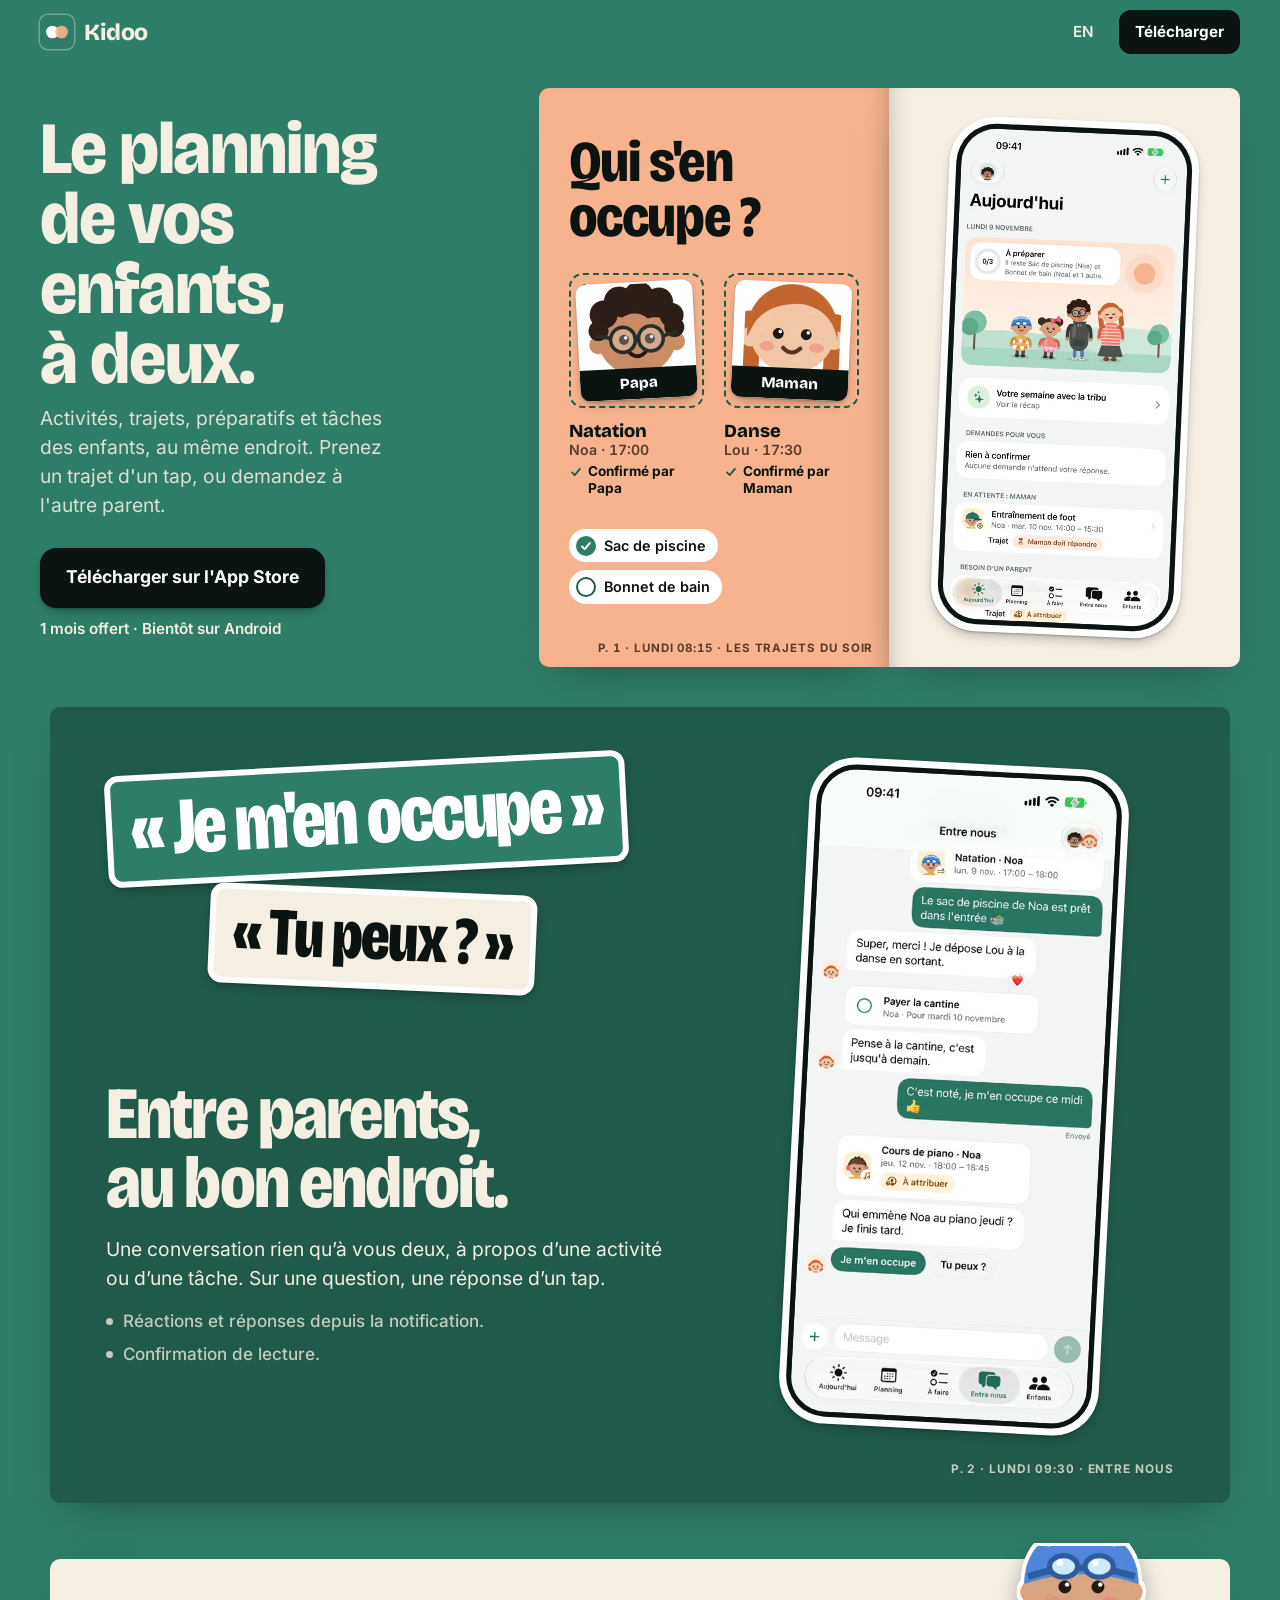
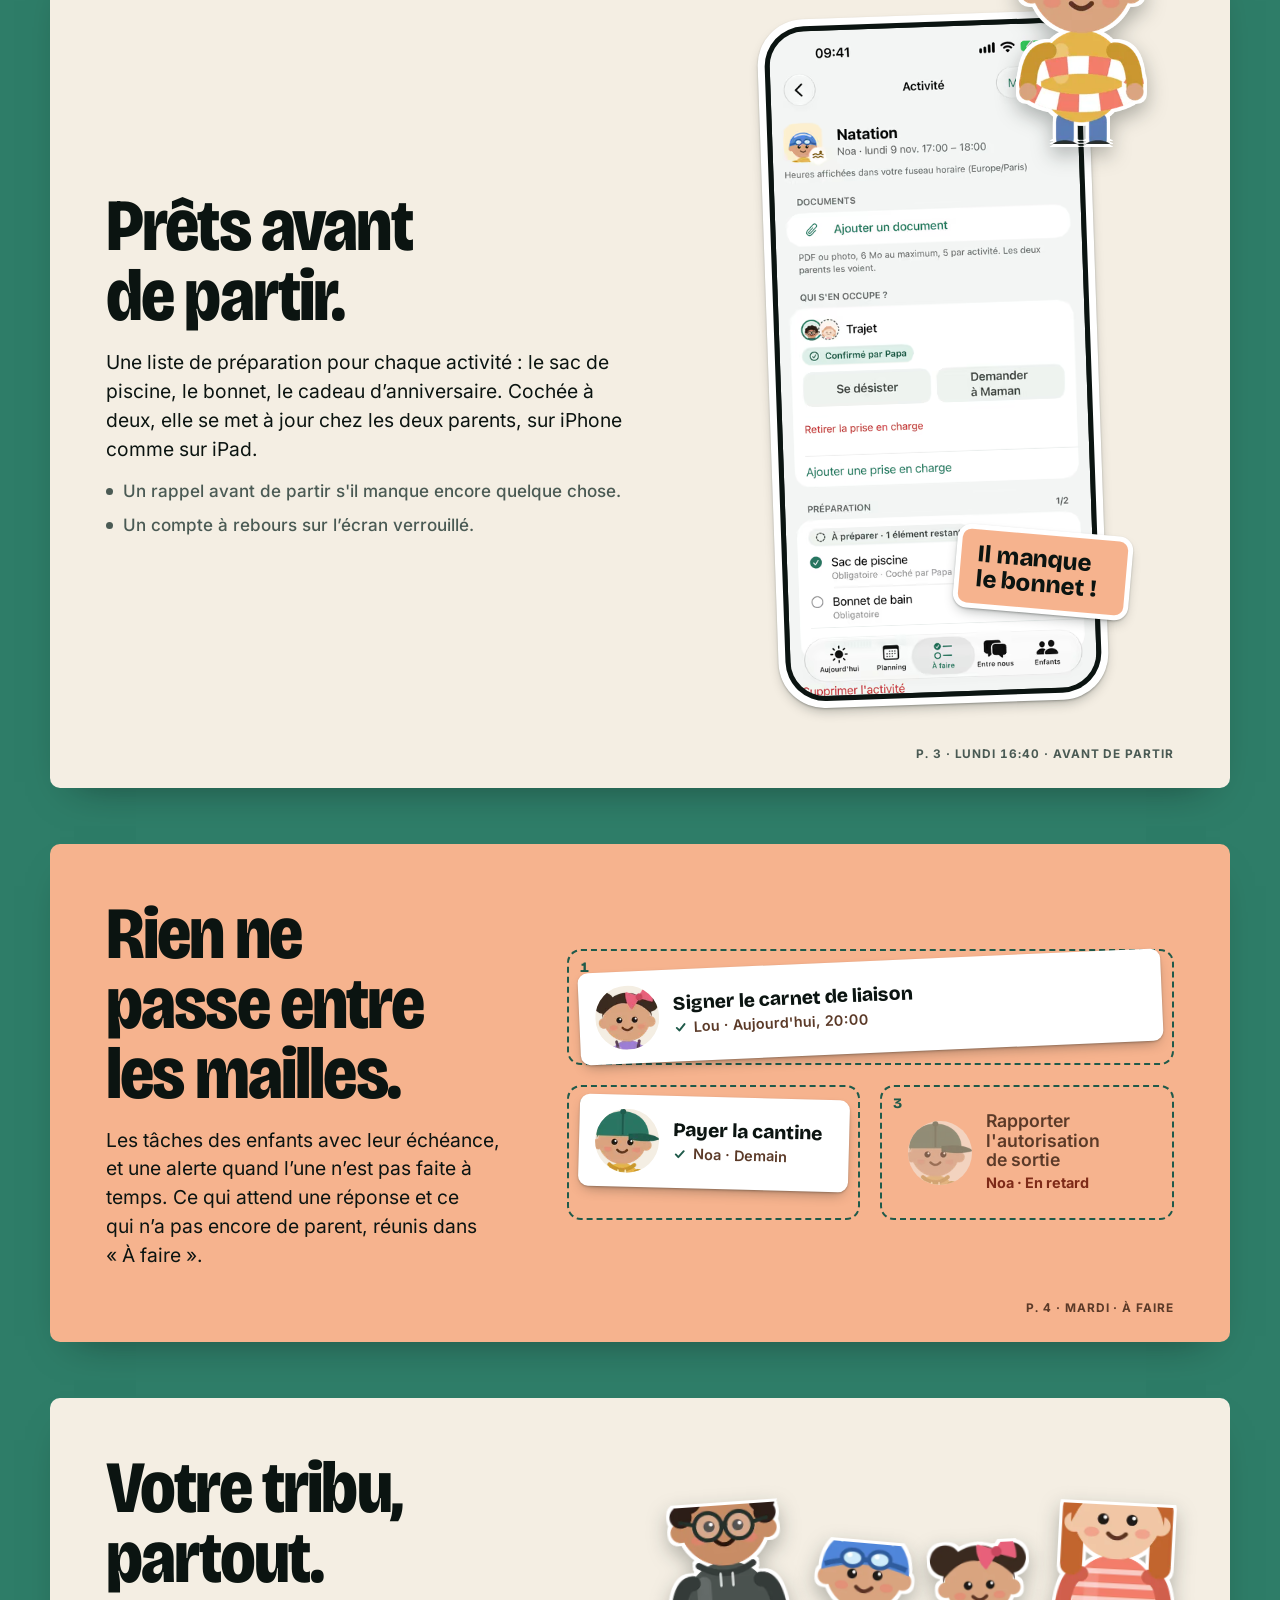
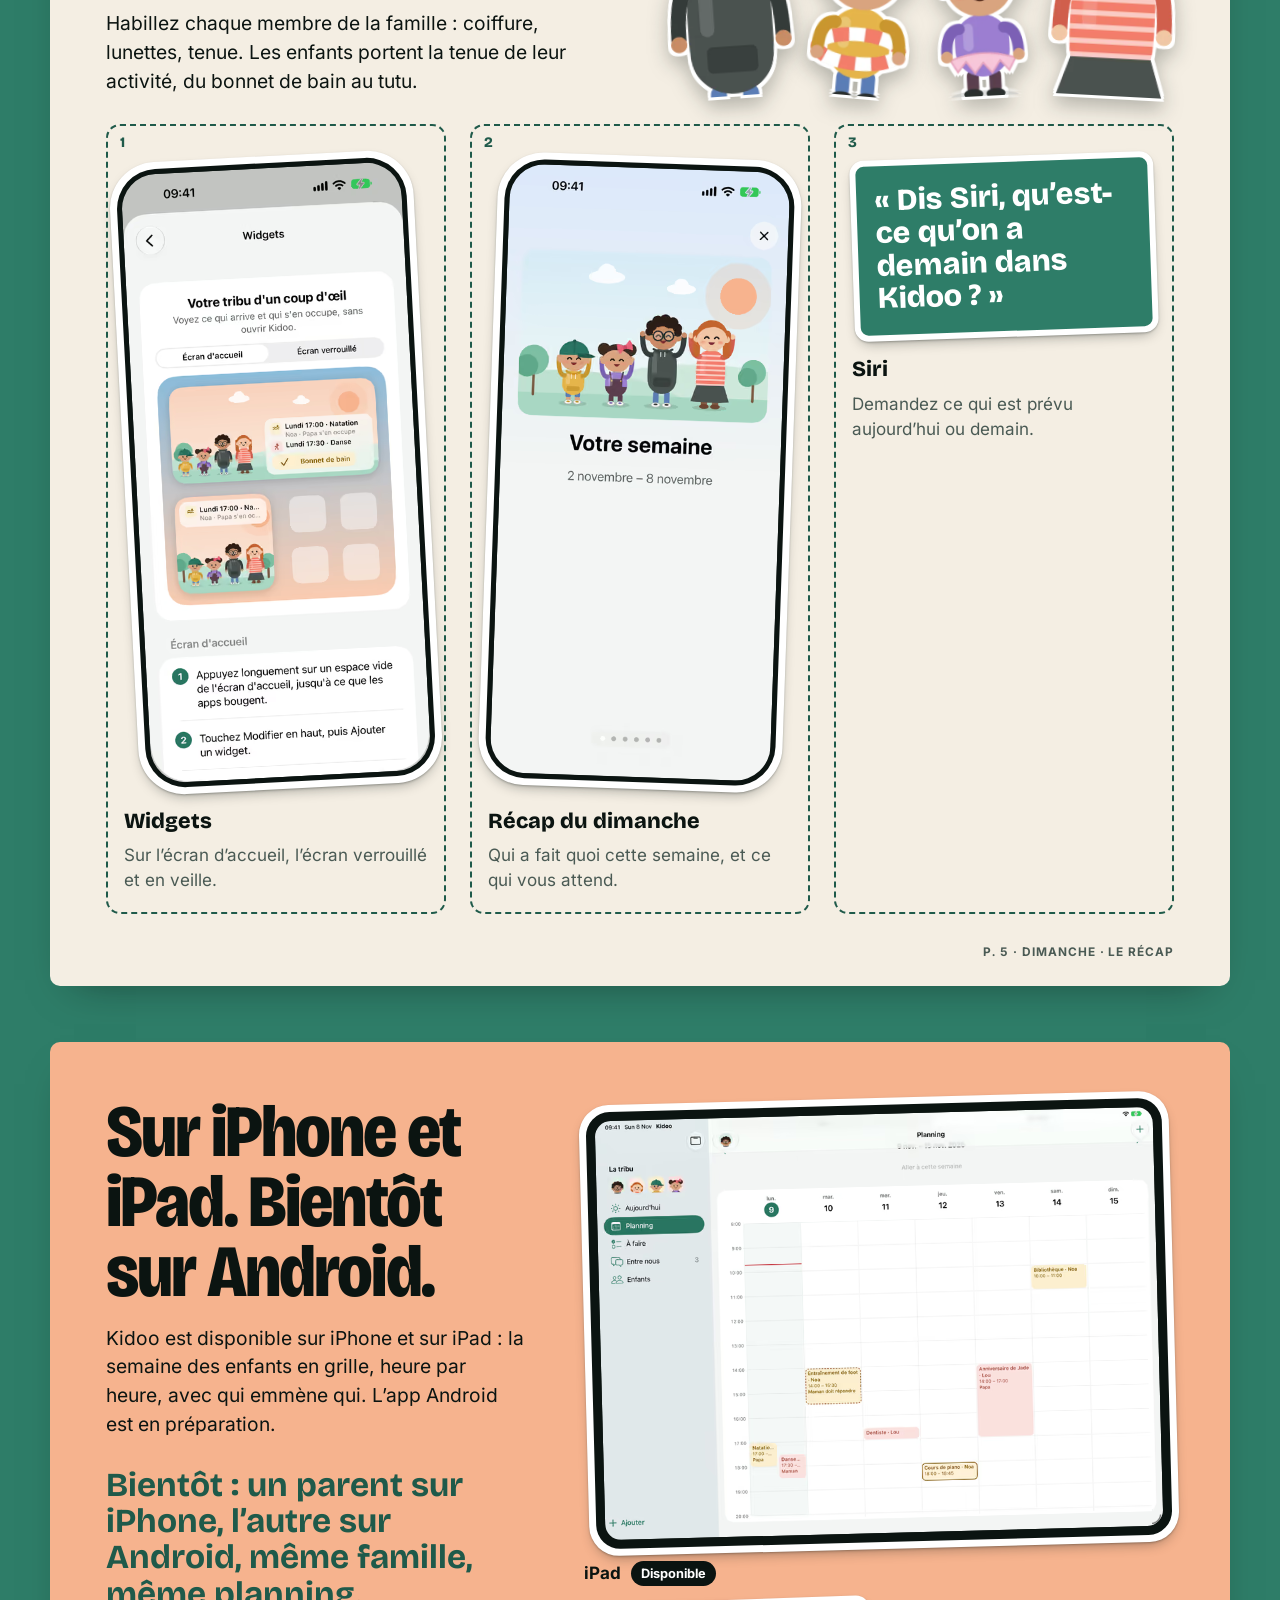
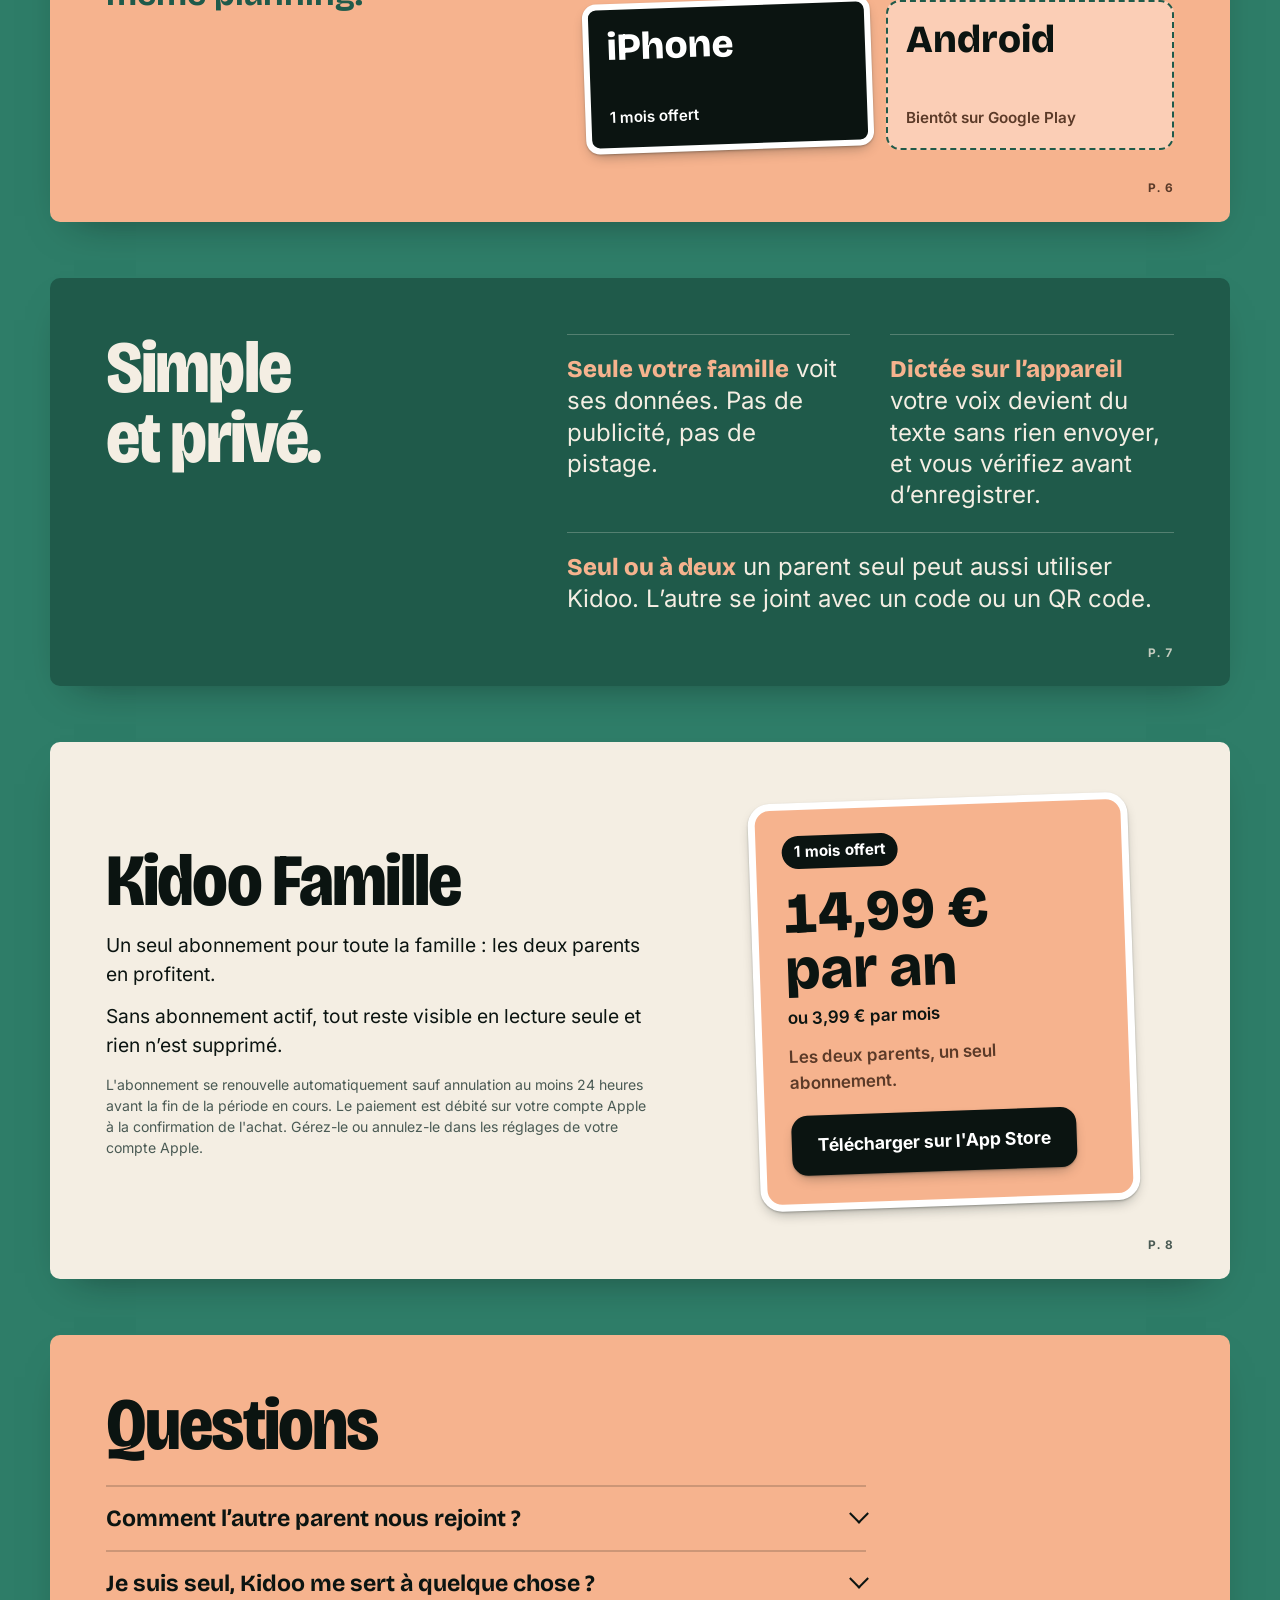
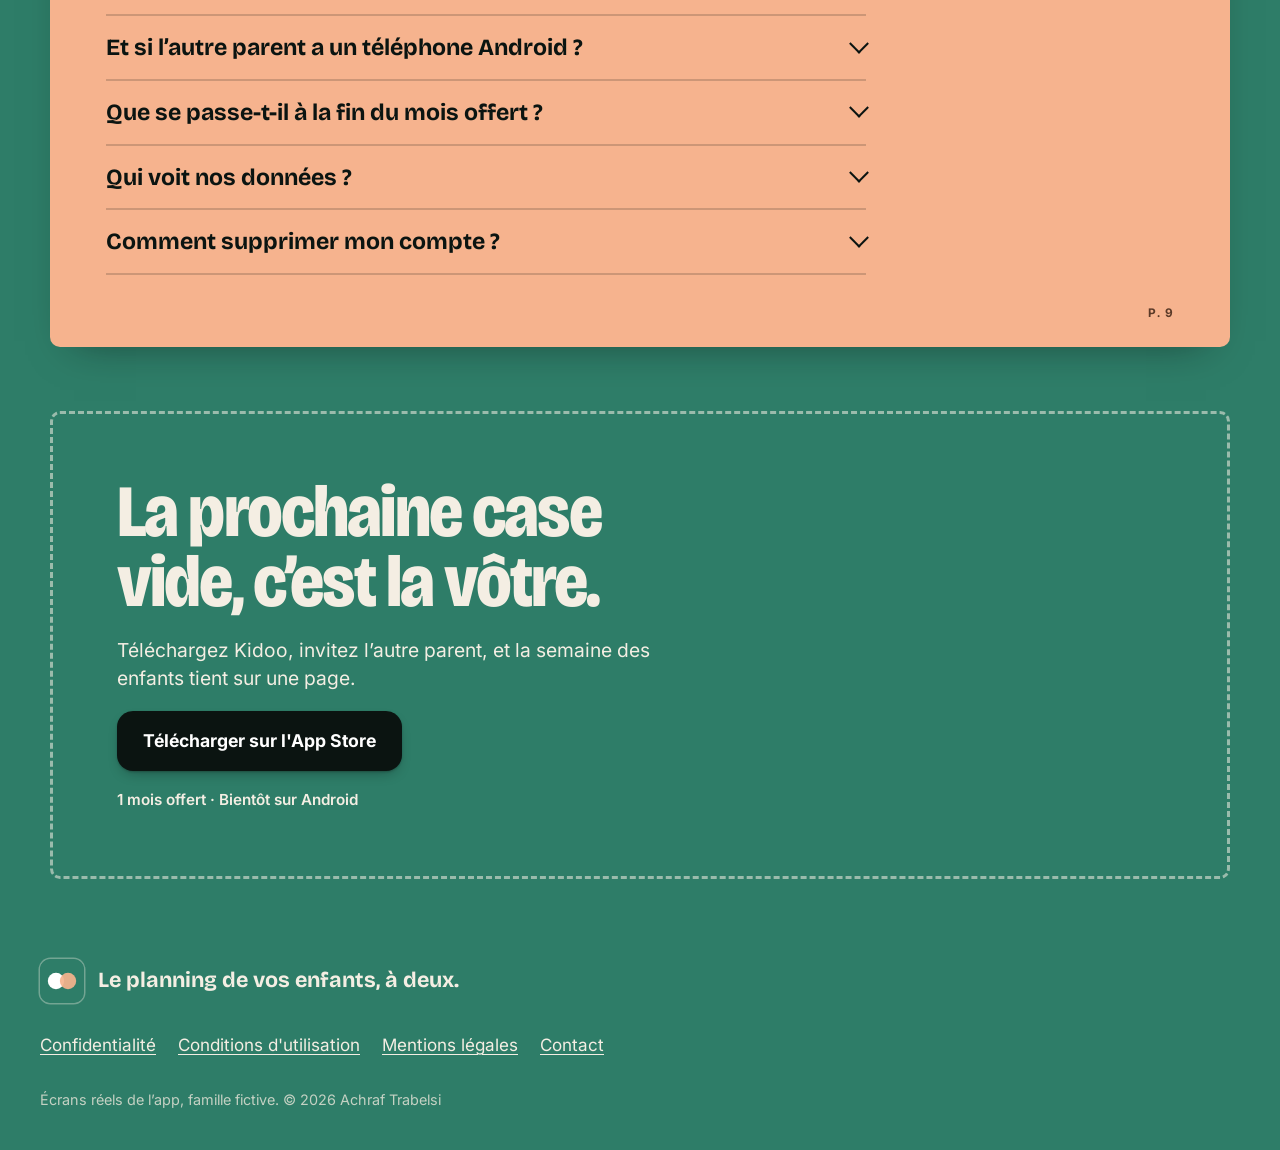
==== commit d31006f5: "Kidoo website: Kidoo is on iPad Co-Authored-By: Claude Opus 5.5 <noreply@anthropic.com>" ====
--- a/kidoo/index.html
+++ b/kidoo/index.html
@@ -1,4 +1,4 @@
 <!DOCTYPE html><html lang="fr" data-astro-cid-hkbrpulz><head><meta charset="utf-8"><meta name="viewport" content="width=device-width, initial-scale=1, viewport-fit=cover"><title>Kidoo — Le planning de vos enfants, à deux</title><meta name="description" content="Activités, trajets, préparatifs et tâches des enfants, au même endroit. Seul ou à deux, vous savez qui s'en occupe et rien n'est oublié. 1 mois offert."><link rel="canonical" href="https://trabelsiachraf.com/kidoo/"><link rel="alternate" hreflang="fr" href="https://trabelsiachraf.com/kidoo/"><link rel="alternate" hreflang="en" href="https://trabelsiachraf.com/kidoo/en/"><link rel="alternate" hreflang="x-default" href="https://trabelsiachraf.com/kidoo/"><link rel="preload" href="/kidoo/_astro/bricolage-grotesque-latin-standard-normal.C5Lc8Qmc.woff2" as="font" type="font/woff2" crossorigin><link rel="preload" href="/kidoo/_astro/inter-latin-wght-normal.Dx4kXJAl.woff2" as="font" type="font/woff2" crossorigin><link rel="icon" href="/kidoo/favicon.svg" type="image/svg+xml"><meta name="apple-itunes-app" content="app-id=6827770032"><meta name="theme-color" content="#2E7D68" media="(prefers-color-scheme: light)"><meta name="theme-color" content="#17312A" media="(prefers-color-scheme: dark)"><meta property="og:type" content="website"><meta property="og:site_name" content="Kidoo"><meta property="og:locale" content="fr_FR"><meta property="og:title" content="Kidoo — Le planning de vos enfants, à deux"><meta property="og:description" content="Activités, trajets, préparatifs et tâches des enfants, au même endroit. Seul ou à deux, vous savez qui s'en occupe et rien n'est oublié. 1 mois offert."><meta property="og:url" content="https://trabelsiachraf.com/kidoo/"><meta property="og:image" content="https://trabelsiachraf.com/kidoo/og-fr.jpg"><meta property="og:image:width" content="1200"><meta property="og:image:height" content="630"><meta name="twitter:card" content="summary_large_image"><script>document.documentElement.classList.add("js")</script><style>@font-face{font-family:Bricolage Grotesque Variable;font-style:normal;font-display:swap;font-weight:200 800;font-stretch:75% 100%;src:url(/kidoo/_astro/bricolage-grotesque-vietnamese-standard-normal.Br4FGdAc.woff2)format("woff2-variations");unicode-range:U+102-103,U+110-111,U+128-129,U+168-169,U+1A0-1A1,U+1AF-1B0,U+300-301,U+303-304,U+308-309,U+323,U+329,U+1EA0-1EF9,U+20AB}@font-face{font-family:Bricolage Grotesque Variable;font-style:normal;font-display:swap;font-weight:200 800;font-stretch:75% 100%;src:url(/kidoo/_astro/bricolage-grotesque-latin-ext-standard-normal.qp-RdZgh.woff2)format("woff2-variations");unicode-range:U+100-2BA,U+2BD-2C5,U+2C7-2CC,U+2CE-2D7,U+2DD-2FF,U+304,U+308,U+329,U+1D00-1DBF,U+1E00-1E9F,U+1EF2-1EFF,U+2020,U+20A0-20AB,U+20AD-20C0,U+2113,U+2C60-2C7F,U+A720-A7FF}@font-face{font-family:Bricolage Grotesque Variable;font-style:normal;font-display:swap;font-weight:200 800;font-stretch:75% 100%;src:url(/kidoo/_astro/bricolage-grotesque-latin-standard-normal.C5Lc8Qmc.woff2)format("woff2-variations");unicode-range:U+??,U+131,U+152-153,U+2BB-2BC,U+2C6,U+2DA,U+2DC,U+304,U+308,U+329,U+2000-206F,U+20AC,U+2122,U+2191,U+2193,U+2212,U+2215,U+FEFF,U+FFFD}@font-face{font-family:Inter Variable;font-style:normal;font-display:swap;font-weight:100 900;src:url(/kidoo/_astro/inter-cyrillic-ext-wght-normal.BOeWTOD4.woff2)format("woff2-variations");unicode-range:U+460-52F,U+1C80-1C8A,U+20B4,U+2DE0-2DFF,U+A640-A69F,U+FE2E-FE2F}@font-face{font-family:Inter Variable;font-style:normal;font-display:swap;font-weight:100 900;src:url(/kidoo/_astro/inter-cyrillic-wght-normal.DqGufNeO.woff2)format("woff2-variations");unicode-range:U+301,U+400-45F,U+490-491,U+4B0-4B1,U+2116}@font-face{font-family:Inter Variable;font-style:normal;font-display:swap;font-weight:100 900;src:url(/kidoo/_astro/inter-greek-ext-wght-normal.DlzME5K_.woff2)format("woff2-variations");unicode-range:U+1F??}@font-face{font-family:Inter Variable;font-style:normal;font-display:swap;font-weight:100 900;src:url(/kidoo/_astro/inter-greek-wght-normal.CkhJZR-_.woff2)format("woff2-variations");unicode-range:U+370-377,U+37A-37F,U+384-38A,U+38C,U+38E-3A1,U+3A3-3FF}@font-face{font-family:Inter Variable;font-style:normal;font-display:swap;font-weight:100 900;src:url(/kidoo/_astro/inter-vietnamese-wght-normal.CBcvBZtf.woff2)format("woff2-variations");unicode-range:U+102-103,U+110-111,U+128-129,U+168-169,U+1A0-1A1,U+1AF-1B0,U+300-301,U+303-304,U+308-309,U+323,U+329,U+1EA0-1EF9,U+20AB}@font-face{font-family:Inter Variable;font-style:normal;font-display:swap;font-weight:100 900;src:url(/kidoo/_astro/inter-latin-ext-wght-normal.DO1Apj_S.woff2)format("woff2-variations");unicode-range:U+100-2BA,U+2BD-2C5,U+2C7-2CC,U+2CE-2D7,U+2DD-2FF,U+304,U+308,U+329,U+1D00-1DBF,U+1E00-1E9F,U+1EF2-1EFF,U+2020,U+20A0-20AB,U+20AD-20C0,U+2113,U+2C60-2C7F,U+A720-A7FF}@font-face{font-family:Inter Variable;font-style:normal;font-display:swap;font-weight:100 900;src:url(/kidoo/_astro/inter-latin-wght-normal.Dx4kXJAl.woff2)format("woff2-variations");unicode-range:U+??,U+131,U+152-153,U+2BB-2BC,U+2C6,U+2DA,U+2DC,U+304,U+308,U+329,U+2000-206F,U+20AC,U+2122,U+2191,U+2193,U+2212,U+2215,U+FEFF,U+FFFD}:root{--green:#2e7d68;--green-deep:#1f5a4a;--night:#17312a;--ink:#0b1411;--peach:#f6b38e;--peach-soft:#f9c9ab;--sand:#f4eee3;--mist:#9db0a9;--white:#fff;--cover:var(--green);--cover-ink:var(--sand);--page-peach:var(--peach);--page-sand:var(--sand);--page-deep:var(--green-deep);--fg:var(--ink);--fg-on-deep:var(--sand);--muted-on-peach:#5b3a28;--muted-on-sand:#4a5a54;--sticker-edge:var(--white);--slot-line:var(--green-deep);--action:var(--ink);--action-ink:var(--white);--font-display:"Bricolage Grotesque Variable", "Bricolage Grotesque", system-ui, sans-serif;--font-text:"Inter Variable", "Inter", system-ui, sans-serif;--radius-page:10px;--radius-sticker:14px;--gutter:clamp(16px, 4vw, 40px);--measure:62ch;--shadow-sticker:0 6px 14px -6px #0b141173, 0 1px 2px #0b141140;--shadow-page:0 18px 40px -24px #0b14118c;--ease-out:cubic-bezier(.16, 1, .3, 1);color-scheme:light dark}@media (prefers-color-scheme:dark){:root{--cover:var(--night);--cover-ink:var(--sand);--page-peach:#e7a27c;--page-sand:#e4ddd0;--page-deep:#10241f;--slot-line:var(--ink);--shadow-page:0 18px 40px -24px #000c;--action:var(--peach);--action-ink:var(--ink)}}*,:before,:after{box-sizing:border-box}html{-webkit-text-size-adjust:100%;scroll-behavior:smooth;scroll-padding-top:72px;overflow-x:clip}body{background:var(--cover);color:var(--fg);font-family:var(--font-text);font-feature-settings:"cv11", "ss01";-webkit-font-smoothing:antialiased;margin:0;font-size:1.0625rem;line-height:1.5;overflow-x:clip}h1,h2,h3{font-family:var(--font-display);letter-spacing:-.025em;text-wrap:balance;margin:0;font-weight:800;font-stretch:85%;line-height:.95}p{text-wrap:pretty;margin:0}img,svg{max-width:100%;height:auto;display:block}a{color:inherit;text-underline-offset:.18em;text-decoration-thickness:.08em}::selection{background:var(--peach);color:var(--ink)}:focus-visible{outline:3px solid var(--peach);outline-offset:3px;border-radius:6px}.visually-hidden{clip:rect(0 0 0 0);white-space:nowrap;width:1px;height:1px;margin:-1px;position:absolute;overflow:hidden}@media (prefers-reduced-motion:reduce){html{scroll-behavior:auto}*,:before,:after{transition-duration:.01ms!important;animation-duration:.01ms!important}}.album-page>*{min-width:0}.album-page :focus-visible,.hero .page :focus-visible{outline-color:var(--ink)}.album-page.deep :focus-visible{outline-color:var(--sand)}.mark[data-astro-cid-e23xisay]{border-radius:24%;box-shadow:0 0 0 1.5px #f4eee359}.store[data-astro-cid-5u4v5uha]{background:var(--action);min-height:44px;color:var(--action-ink);white-space:nowrap;transition:transform .16s var(--ease-out), box-shadow .16s var(--ease-out);border-radius:12px;justify-content:center;align-items:center;font-weight:700;text-decoration:none;display:inline-flex}.store[data-astro-cid-5u4v5uha].badge{background:0 0;padding:0}.compact[data-astro-cid-5u4v5uha]{padding:0 16px;font-size:.95rem}.solid[data-astro-cid-5u4v5uha]{min-height:60px;box-shadow:var(--shadow-sticker);border-radius:16px;padding:0 26px;font-size:1.1rem}@media (width<=400px){.solid[data-astro-cid-5u4v5uha]{white-space:normal;text-align:center;text-wrap:balance;padding:8px 22px}}.store[data-astro-cid-5u4v5uha]:hover{transform:translateY(-1px)}.store[data-astro-cid-5u4v5uha]:active{transform:translateY(1px)}.bar[data-astro-cid-nen7h5rs]{z-index:10;padding:10px var(--gutter);padding-top:max(10px, env(safe-area-inset-top));background:var(--cover);color:var(--cover-ink);justify-content:space-between;align-items:center;gap:12px;display:flex;position:sticky;top:0}.brand[data-astro-cid-nen7h5rs]{align-items:center;gap:10px;text-decoration:none;display:inline-flex}.word[data-astro-cid-nen7h5rs]{font-family:var(--font-display);letter-spacing:-.02em;font-size:1.45rem;font-weight:800}.actions[data-astro-cid-nen7h5rs]{align-items:center;gap:14px;display:flex}.lang[data-astro-cid-nen7h5rs]{text-align:center;min-width:44px;padding:8px 4px;font-size:.95rem;font-weight:600;text-decoration:none}.lang[data-astro-cid-nen7h5rs]:hover{text-decoration:underline}.foot[data-astro-cid-jo6i4kqk]{padding:56px var(--gutter) max(40px, env(safe-area-inset-bottom));background:var(--cover);color:var(--cover-ink);gap:22px;display:grid}.sign[data-astro-cid-jo6i4kqk]{align-items:center;gap:14px;display:flex}.tag[data-astro-cid-jo6i4kqk]{font-family:var(--font-display);font-size:1.35rem;font-weight:700;line-height:1.1}.links[data-astro-cid-jo6i4kqk]{flex-wrap:wrap;gap:6px 22px;margin:0;padding:0;list-style:none;display:flex}.links[data-astro-cid-jo6i4kqk] a[data-astro-cid-jo6i4kqk]{padding:8px 0;display:inline-block}.rights[data-astro-cid-jo6i4kqk]{color:color-mix(in oklab, var(--cover-ink) 75%, var(--cover));font-size:.9rem}.skip[data-astro-cid-hkbrpulz]{z-index:20;background:var(--ink);color:var(--white);border-radius:10px;padding:10px 14px;position:absolute;top:-60px;left:12px}.skip[data-astro-cid-hkbrpulz]:focus{top:12px}
 .album-page[data-astro-cid-svwfkivy]{margin:0 var(--gutter) clamp(28px, 6vw, 56px);border-radius:var(--radius-page);box-shadow:var(--shadow-page);color:var(--fg);max-width:1180px;padding:clamp(24px,5vw,56px) clamp(18px,4.5vw,56px) clamp(44px,6vw,72px);position:relative}@media (width>=1260px){.album-page[data-astro-cid-svwfkivy]{margin-inline:auto}}.peach[data-astro-cid-svwfkivy]{background:var(--page-peach);--muted:var(--muted-on-peach)}.sand[data-astro-cid-svwfkivy]{background:var(--page-sand);--muted:var(--muted-on-sand)}.deep[data-astro-cid-svwfkivy]{background:var(--page-deep);color:var(--fg-on-deep);--muted:color-mix(in oklab, var(--fg-on-deep) 78%, var(--page-deep))}.folio[data-astro-cid-svwfkivy]{text-transform:uppercase;letter-spacing:.08em;color:var(--muted);font-variant-numeric:tabular-nums;font-size:.74rem;font-weight:700;position:absolute;bottom:clamp(14px,2.5vw,24px);right:clamp(18px,4.5vw,56px)}.album-page[data-astro-cid-svwfkivy] h2{font-size:clamp(2.2rem,7.5vw,4.6rem)}.album-page[data-astro-cid-svwfkivy] .body{max-width:var(--measure);font-size:clamp(1.02rem,2.2vw,1.2rem)}.album-page[data-astro-cid-svwfkivy] .notes{color:var(--muted);gap:8px;margin:0;padding:0;font-weight:500;list-style:none;display:grid}.album-page[data-astro-cid-svwfkivy] .notes li{align-items:baseline;gap:10px;display:flex}.album-page[data-astro-cid-svwfkivy] .notes li:before{content:"";background:currentColor;border-radius:50%;flex:none;width:7px;height:7px;transform:translateY(-2px)}
 .sticker[data-astro-cid-jdvywxy6]{background:var(--sticker-edge);box-shadow:var(--shadow-sticker);transform:rotate(var(--tilt));margin:0;padding:7px}.iphone[data-astro-cid-jdvywxy6]{border-radius:46px;width:100%}.ipad[data-astro-cid-jdvywxy6]{border-radius:30px;width:100%}.bezel[data-astro-cid-jdvywxy6]{background:var(--ink);padding:5px;overflow:hidden}.iphone[data-astro-cid-jdvywxy6] .bezel[data-astro-cid-jdvywxy6]{border-radius:40px}.ipad[data-astro-cid-jdvywxy6] .bezel[data-astro-cid-jdvywxy6]{border-radius:24px;padding:9px}.bezel[data-astro-cid-jdvywxy6] img{width:100%;height:auto}.iphone[data-astro-cid-jdvywxy6] .bezel[data-astro-cid-jdvywxy6] img{border-radius:35px}.ipad[data-astro-cid-jdvywxy6] .bezel[data-astro-cid-jdvywxy6] img{border-radius:16px}@media (width<=600px){.cropped[data-astro-cid-jdvywxy6]{border-radius:30px}.cropped[data-astro-cid-jdvywxy6] .bezel[data-astro-cid-jdvywxy6]{aspect-ratio:1/1.1;border-radius:24px;position:relative}.cropped[data-astro-cid-jdvywxy6] .bezel[data-astro-cid-jdvywxy6] img{width:calc(100% - 10px);transform:translateY(calc(var(--crop) * -49.4%));border-radius:19px;position:absolute;inset:5px auto auto 5px}}.icon[data-astro-cid-rxj2k57t]{flex:none}.hero[data-astro-cid-ge2uvauf]{color:var(--cover-ink);padding:8px var(--gutter) 40px;gap:18px;display:grid}.intro[data-astro-cid-ge2uvauf]{gap:10px;max-width:34ch;display:grid}h1[data-astro-cid-ge2uvauf]{letter-spacing:-.015em;max-width:14ch;font-size:clamp(2.15rem,8.6vw,4.6rem);font-stretch:92%}.lede[data-astro-cid-ge2uvauf]{color:color-mix(in oklab, var(--cover-ink) 88%, var(--cover));font-size:clamp(1rem,3.6vw,1.2rem)}.spread[data-astro-cid-ge2uvauf]{display:grid}.page[data-astro-cid-ge2uvauf]{color:var(--fg);border-radius:var(--radius-page);box-shadow:var(--shadow-page);position:relative}.left[data-astro-cid-ge2uvauf]{background:var(--page-peach);align-content:start;gap:14px;padding:18px 16px 34px;display:grid}.right[data-astro-cid-ge2uvauf]{display:none}h2[data-astro-cid-ge2uvauf]{font-size:clamp(2.3rem,10vw,3.6rem)}.slots[data-astro-cid-ge2uvauf]{grid-template-columns:1fr 1fr;gap:12px;margin:0;padding:0;list-style:none;display:grid}.slot[data-astro-cid-ge2uvauf]{align-content:start;gap:4px;display:grid}.frame[data-astro-cid-ge2uvauf]{aspect-ratio:1;border:2.5px dashed var(--slot-line);border-radius:var(--radius-sticker);place-items:center;padding:7px;display:grid;position:relative}.num[data-astro-cid-ge2uvauf]{font-family:var(--font-display);color:var(--green-deep);font-variant-numeric:tabular-nums;font-size:.85rem;font-weight:800;position:absolute;top:4px;left:9px}.art[data-astro-cid-ge2uvauf]{border-radius:calc(var(--radius-sticker) - 4px);background:var(--sticker-edge);box-shadow:var(--shadow-sticker);place-items:center;display:grid;position:absolute;inset:7px;overflow:hidden}.stuck[data-astro-cid-ge2uvauf] .art[data-astro-cid-ge2uvauf]{transform:rotate(-3deg)}.open[data-astro-cid-ge2uvauf] .art[data-astro-cid-ge2uvauf]{transform:rotate(2.5deg)}.face[data-astro-cid-ge2uvauf]{width:82%;height:auto;margin-bottom:14%}.name[data-astro-cid-ge2uvauf]{text-align:center;background:var(--ink);color:var(--white);font-family:var(--font-display);letter-spacing:.01em;padding:4px 0 5px;font-size:.95rem;font-weight:800;position:absolute;bottom:0;left:0;right:0}.ask[data-astro-cid-ge2uvauf]{font-family:var(--font-display);color:var(--green-deep);opacity:0;font-size:clamp(1.2rem,5vw,1.6rem);font-weight:800}.what[data-astro-cid-ge2uvauf]{margin-top:8px;line-height:1.2;display:grid}.what[data-astro-cid-ge2uvauf] strong[data-astro-cid-ge2uvauf]{font-family:var(--font-display);font-size:1.15rem;font-weight:800}.what[data-astro-cid-ge2uvauf] span[data-astro-cid-ge2uvauf]{color:var(--muted-on-peach);font-variant-numeric:tabular-nums;font-size:.88rem;font-weight:600}.who[data-astro-cid-ge2uvauf]{color:var(--ink);align-items:flex-start;gap:5px;font-size:.85rem;font-weight:700;line-height:1.25;display:flex}.who[data-astro-cid-ge2uvauf] .icon{color:var(--green-deep);margin-top:2px}@media (prefers-reduced-motion:no-preference){html.js .open[data-astro-cid-ge2uvauf] .art[data-astro-cid-ge2uvauf]{transition:transform .62s var(--ease-out), opacity .16s linear}html.js .open[data-astro-cid-ge2uvauf] .ask[data-astro-cid-ge2uvauf]{transition:opacity .2s var(--ease-out)}html.js .open[data-astro-cid-ge2uvauf]:not(.filled) .ask[data-astro-cid-ge2uvauf]{opacity:1}html.js .open[data-astro-cid-ge2uvauf]:not(.filled) .art[data-astro-cid-ge2uvauf]{opacity:0;transform:translate(4%,-34%)rotate(12deg)scale(1.06)}html.js .open[data-astro-cid-ge2uvauf]:not(.filled) .who[data-astro-cid-ge2uvauf]{visibility:hidden}}.prep[data-astro-cid-ge2uvauf]{flex-wrap:wrap;gap:8px;margin:4px 0 0;padding:0;list-style:none;display:flex}.prep[data-astro-cid-ge2uvauf] li[data-astro-cid-ge2uvauf]{background:var(--white);border-radius:999px;align-items:center;gap:8px;padding:6px 12px 6px 7px;font-size:.9rem;font-weight:600;display:inline-flex}.box[data-astro-cid-ge2uvauf]{border:2px solid var(--green-deep);width:20px;height:20px;color:var(--white);border-radius:50%;place-items:center;display:grid}.done[data-astro-cid-ge2uvauf] .box[data-astro-cid-ge2uvauf]{background:var(--green);border-color:var(--green)}.folio[data-astro-cid-ge2uvauf]{text-transform:uppercase;letter-spacing:.08em;color:var(--muted-on-peach);font-variant-numeric:tabular-nums;font-size:.72rem;font-weight:700;position:absolute;bottom:10px;right:16px}.act[data-astro-cid-ge2uvauf]{justify-items:start;gap:10px;display:grid}.terms[data-astro-cid-ge2uvauf]{font-size:.95rem;font-weight:600}@media (width<=759px) and (height<=760px){.lede[data-astro-cid-ge2uvauf]{display:none}.frame[data-astro-cid-ge2uvauf]{width:min(100%,136px)}.left[data-astro-cid-ge2uvauf]{gap:10px;padding-top:14px}}@media (width>=760px){.hero[data-astro-cid-ge2uvauf]{gap:28px;padding-top:24px}.spread[data-astro-cid-ge2uvauf]{grid-template-columns:1fr 1fr;max-width:1180px}.left[data-astro-cid-ge2uvauf]{border-radius:var(--radius-page) 0 0 var(--radius-page);box-shadow:inset -18px 0 24px -22px #0b141159, var(--shadow-page);align-content:center;gap:28px;padding:32px 30px 48px}.right[data-astro-cid-ge2uvauf]{background:var(--page-sand);border-radius:0 var(--radius-page) var(--radius-page) 0;box-shadow:inset 18px 0 24px -22px #0b141159, var(--shadow-page);place-items:center;padding:32px 30px;display:grid}.right[data-astro-cid-ge2uvauf] .phone{max-width:250px}.slots[data-astro-cid-ge2uvauf]{gap:20px}}@media (width>=1100px){.hero[data-astro-cid-ge2uvauf]{grid-template-columns:minmax(0,.9fr) minmax(0,1.4fr);align-items:center;column-gap:48px}.intro[data-astro-cid-ge2uvauf]{align-self:end}.spread[data-astro-cid-ge2uvauf]{grid-row:span 2}.act[data-astro-cid-ge2uvauf]{align-self:start}}.prep-page{gap:32px;display:grid}.copy[data-astro-cid-63zp4lyk]{align-content:start;gap:16px;display:grid}.scene[data-astro-cid-63zp4lyk]{justify-self:center;width:min(100%,340px);margin-bottom:12px;position:relative}@media (width>=601px){.scene[data-astro-cid-63zp4lyk]{width:min(78%,330px)}}.alert[data-astro-cid-63zp4lyk]{background:var(--peach);color:var(--ink);font-family:var(--font-display);border-radius:var(--radius-sticker);border:5px solid var(--sticker-edge);box-shadow:var(--shadow-sticker);text-wrap:balance;max-width:11ch;padding:12px 16px;font-size:clamp(1.15rem,4.4vw,1.5rem);font-weight:800;line-height:1.05;position:absolute;bottom:13%;right:-10%;transform:rotate(5deg)}.kid[data-astro-cid-63zp4lyk]{filter:drop-shadow(0 0 #fff)drop-shadow(3px 0 #fff)drop-shadow(-3px 0 #fff)drop-shadow(0 3px #fff)drop-shadow(0 -3px #fff)drop-shadow(0 8px 10px #0b14114d);width:38%;height:auto;position:absolute;top:-10%;right:-14%}@media (width>=860px){.prep-page{grid-template-columns:1.1fr 1fr;align-items:center;column-gap:56px}}@media (width<=600px){.kid[data-astro-cid-63zp4lyk]{width:30%;right:0}.alert[data-astro-cid-63zp4lyk]{right:-3%}}.between-page{gap:28px;display:grid}.quotes[data-astro-cid-zwsqox2h]{justify-items:start;gap:14px;display:grid}.quote[data-astro-cid-zwsqox2h]{font-family:var(--font-display);letter-spacing:-.03em;border-radius:var(--radius-sticker);border:6px solid var(--sticker-edge);box-shadow:var(--shadow-sticker);padding:12px 18px 14px;font-weight:800;font-stretch:78%;line-height:.92}.mine[data-astro-cid-zwsqox2h]{background:var(--green);color:var(--white);font-size:clamp(2.2rem,9.5vw,5rem);transform:rotate(-3deg)}.yours[data-astro-cid-zwsqox2h]{background:var(--sand);color:var(--ink);margin-left:18%;font-size:clamp(2rem,8vw,4.2rem);transform:rotate(2.5deg)}.copy[data-astro-cid-zwsqox2h]{gap:16px;display:grid}.phone-wrap[data-astro-cid-zwsqox2h]{justify-self:center;width:min(100%,340px)}@media (width>=601px){.phone-wrap[data-astro-cid-zwsqox2h]{width:min(70%,300px)}}@media (width>=900px){.between-page{grid-template-columns:1.3fr 1fr;grid-template-areas:"quotes phone""copy phone";align-items:start;column-gap:56px}.quotes[data-astro-cid-zwsqox2h]{grid-area:quotes}.copy[data-astro-cid-zwsqox2h]{grid-area:copy}.phone-wrap[data-astro-cid-zwsqox2h]{grid-area:phone;align-self:center;width:100%;max-width:320px}}.todo-page{gap:28px;display:grid}.copy[data-astro-cid-qkppjioo]{gap:16px;display:grid}.slots[data-astro-cid-qkppjioo]{gap:16px;margin:0;padding:0;list-style:none;display:grid}.slot[data-astro-cid-qkppjioo]{border:2.5px dashed var(--slot-line);border-radius:var(--radius-sticker);padding:10px;position:relative}.num[data-astro-cid-qkppjioo]{font-family:var(--font-display);color:var(--green-deep);font-variant-numeric:tabular-nums;font-size:.9rem;font-weight:800;position:absolute;top:6px;left:11px}.sticker[data-astro-cid-qkppjioo]{background:var(--white);border-radius:calc(var(--radius-sticker) - 4px);box-shadow:var(--shadow-sticker);transform:rotate(var(--tilt));grid-template-columns:64px 1fr;align-items:center;column-gap:14px;padding:14px 16px;display:grid}.face[data-astro-cid-qkppjioo]{background:var(--sand);border-radius:50%;grid-row:span 2;width:64px;height:64px}.task[data-astro-cid-qkppjioo]{font-family:var(--font-display);align-self:end;font-size:1.2rem;font-weight:800;line-height:1.1}.meta[data-astro-cid-qkppjioo]{color:var(--muted);align-self:start;align-items:center;gap:6px;margin-top:3px;font-size:.9rem;font-weight:600;display:flex}.due[data-astro-cid-qkppjioo]{white-space:nowrap}.meta[data-astro-cid-qkppjioo] .icon{color:var(--green-deep)}.late[data-astro-cid-qkppjioo] .sticker[data-astro-cid-qkppjioo]{box-shadow:none;background:0 0;transform:none}.late[data-astro-cid-qkppjioo] .face[data-astro-cid-qkppjioo]{opacity:.55;filter:grayscale(.4)}.late[data-astro-cid-qkppjioo] .task[data-astro-cid-qkppjioo]{font-family:var(--font-text);color:var(--muted);font-size:1.1rem;font-weight:600}.late[data-astro-cid-qkppjioo] .meta[data-astro-cid-qkppjioo]{color:#7d2a18;font-weight:700}@media (width>=900px){.todo-page{grid-template-columns:.8fr 1.2fr;align-items:center;column-gap:56px}.slots[data-astro-cid-qkppjioo]{grid-template-columns:1fr 1fr;gap:20px}.slot[data-astro-cid-qkppjioo]:first-child{grid-column:1/-1}}.tribe-page{gap:28px;display:grid}.copy[data-astro-cid-4fe3ayfc]{gap:16px;display:grid}.family[data-astro-cid-4fe3ayfc]{justify-content:center;align-items:flex-end;gap:clamp(4px,2vw,24px);display:flex}.family[data-astro-cid-4fe3ayfc]>div[data-astro-cid-4fe3ayfc]{transform:rotate(var(--tilt))}.family[data-astro-cid-4fe3ayfc] img[data-astro-cid-4fe3ayfc]{filter:drop-shadow(3px 0 #fff)drop-shadow(-3px 0 #fff)drop-shadow(0 3px #fff)drop-shadow(0 -3px #fff)drop-shadow(0 8px 10px #0b141147);height:auto}.grown[data-astro-cid-4fe3ayfc] img[data-astro-cid-4fe3ayfc]{width:clamp(78px,22vw,200px)}.kid[data-astro-cid-4fe3ayfc] img[data-astro-cid-4fe3ayfc]{width:clamp(64px,17vw,160px)}.places[data-astro-cid-4fe3ayfc]{gap:16px;margin:0;padding:0;list-style:none;display:grid}.slot[data-astro-cid-4fe3ayfc]{border:2.5px dashed var(--slot-line);border-radius:var(--radius-sticker);align-content:start;gap:6px;padding:30px 16px 18px;display:grid;position:relative}.num[data-astro-cid-4fe3ayfc]{font-family:var(--font-display);color:var(--green-deep);font-size:.9rem;font-weight:800;position:absolute;top:6px;left:12px}.slot[data-astro-cid-4fe3ayfc] .sticker{margin-bottom:10px}.name[data-astro-cid-4fe3ayfc]{font-family:var(--font-display);font-size:1.35rem;font-weight:800}.note[data-astro-cid-4fe3ayfc]{color:var(--muted)}.siri[data-astro-cid-4fe3ayfc]{font-family:var(--font-display);background:var(--green);color:var(--white);border:6px solid var(--sticker-edge);border-radius:var(--radius-sticker);box-shadow:var(--shadow-sticker);margin-bottom:10px;padding:18px 18px 20px;font-size:clamp(1.4rem,4.4vw,1.9rem);font-weight:800;line-height:1.08;transform:rotate(-2deg)}@media (width>=900px){.tribe-page{grid-template-columns:1fr 1fr;column-gap:56px}.family[data-astro-cid-4fe3ayfc]{grid-area:1/2;align-self:end}.places[data-astro-cid-4fe3ayfc]{grid-column:1/-1;grid-template-columns:repeat(3,1fr);gap:24px}}.platforms-page{gap:28px;display:grid}.copy[data-astro-cid-xc77hnh2]{gap:16px;display:grid}.slots[data-astro-cid-xc77hnh2]{grid-template-columns:1fr 1fr;gap:14px;margin:0;padding:0;list-style:none;display:grid}.ipad[data-astro-cid-xc77hnh2]{grid-column:1/-1;gap:12px;display:grid}.iphone[data-astro-cid-xc77hnh2],.android[data-astro-cid-xc77hnh2]{border-radius:var(--radius-sticker);align-content:space-between;gap:12px;min-height:150px;padding:18px;display:grid}.iphone[data-astro-cid-xc77hnh2]{background:var(--ink);color:var(--white);border:6px solid var(--sticker-edge);box-shadow:var(--shadow-sticker);transform:rotate(-2deg)}.android[data-astro-cid-xc77hnh2]{border:2.5px dashed var(--slot-line);background:color-mix(in oklab, var(--page-peach) 65%, var(--white))}.name[data-astro-cid-xc77hnh2]{flex-wrap:wrap;align-items:center;gap:10px;font-weight:700;display:flex}.big[data-astro-cid-xc77hnh2]{font-family:var(--font-display);font-size:clamp(1.6rem,6vw,2.4rem);font-weight:800;line-height:1}.soon[data-astro-cid-xc77hnh2]{background:var(--ink);color:var(--white);border-radius:999px;padding:3px 10px;font-size:.8rem}.state[data-astro-cid-xc77hnh2]{font-size:.95rem;font-weight:600}.android[data-astro-cid-xc77hnh2] .state[data-astro-cid-xc77hnh2]{color:var(--muted)}.mixed[data-astro-cid-xc77hnh2]{color:var(--green-deep);font-family:var(--font-display);max-width:26ch;font-size:clamp(1.35rem,4.2vw,2.1rem);font-weight:700;line-height:1.08}@media (width>=900px){.platforms-page{grid-template-columns:1fr 1.4fr;align-items:start;column-gap:56px}.mixed[data-astro-cid-xc77hnh2]{margin-top:12px}}.privacy-page{gap:28px;display:grid}.facts[data-astro-cid-c5gn5xe2]{gap:22px;max-width:40ch;margin:0;padding:0;font-size:clamp(1.15rem,2.8vw,1.5rem);line-height:1.3;list-style:none;display:grid}.facts[data-astro-cid-c5gn5xe2] li[data-astro-cid-c5gn5xe2]{border-top:1px solid color-mix(in oklab, var(--fg-on-deep) 25%, transparent);padding-top:18px}strong[data-astro-cid-c5gn5xe2]{font-family:var(--font-display);color:var(--peach);font-weight:800}@media (width>=900px){.privacy-page{grid-template-columns:.8fr 1.2fr;align-items:start;column-gap:56px}.facts[data-astro-cid-c5gn5xe2]{grid-template-columns:1fr 1fr;column-gap:40px;max-width:none}.facts[data-astro-cid-c5gn5xe2] li[data-astro-cid-c5gn5xe2]:last-child:nth-child(odd){grid-column:1/-1}}.pricing-page{gap:32px;display:grid}.copy[data-astro-cid-nwtk6cma]{align-content:start;gap:14px;display:grid}.fine[data-astro-cid-nwtk6cma]{color:var(--muted);max-width:60ch;font-size:.88rem}.tag[data-astro-cid-nwtk6cma]{background:var(--peach);border:7px solid var(--sticker-edge);box-shadow:var(--shadow-sticker);border-radius:22px;justify-self:start;justify-items:start;gap:6px;max-width:min(380px,100% - 14px);padding:26px 26px 28px;display:grid;transform:rotate(-2deg)}.trial[data-astro-cid-nwtk6cma]{background:var(--ink);color:var(--white);border-radius:999px;padding:5px 12px;font-size:.95rem;font-weight:700}.price[data-astro-cid-nwtk6cma]{font-family:var(--font-display);font-variant-numeric:tabular-nums;margin-top:10px;font-size:clamp(2.4rem,9vw,3.6rem);font-weight:800;line-height:1}.alt[data-astro-cid-nwtk6cma]{font-weight:600}.both[data-astro-cid-nwtk6cma]{color:var(--muted-on-peach);margin:8px 0 14px;font-weight:600}@media (width>=900px){.pricing-page{grid-template-columns:1.2fr 1fr;align-items:center;column-gap:56px}.tag[data-astro-cid-nwtk6cma]{justify-self:center}}.faq-page{gap:24px;display:grid}.list[data-astro-cid-gfo3rpqg]{max-width:760px;display:grid}details[data-astro-cid-gfo3rpqg]{border-top:2px solid color-mix(in oklab, var(--ink) 18%, transparent)}details[data-astro-cid-gfo3rpqg]:last-child{border-bottom:2px solid color-mix(in oklab, var(--ink) 18%, transparent)}summary[data-astro-cid-gfo3rpqg]{cursor:pointer;font-family:var(--font-display);justify-content:space-between;align-items:center;gap:16px;padding:18px 0;font-size:clamp(1.15rem,3vw,1.45rem);font-weight:700;line-height:1.15;list-style:none;display:flex}summary[data-astro-cid-gfo3rpqg]::-webkit-details-marker{display:none}summary[data-astro-cid-gfo3rpqg]:after{content:"";width:14px;height:14px;transition:transform .2s var(--ease-out);border-bottom:2.5px solid;border-right:2.5px solid;flex:none;transform:rotate(45deg)translate(-3px,-3px)}details[data-astro-cid-gfo3rpqg][open] summary[data-astro-cid-gfo3rpqg]:after{transform:rotate(-135deg)translate(-3px,-3px)}details[data-astro-cid-gfo3rpqg] p[data-astro-cid-gfo3rpqg]{max-width:var(--measure);padding:0 0 20px}.closing[data-astro-cid-fx3jl6jb]{padding:8px var(--gutter) 24px;color:var(--cover-ink)}.slot[data-astro-cid-fx3jl6jb]{border:3px dashed color-mix(in oklab, var(--cover-ink) 55%, transparent);border-radius:var(--radius-page);justify-items:start;gap:18px;max-width:1180px;margin:0 auto;padding:clamp(28px,6vw,64px);display:grid}h2[data-astro-cid-fx3jl6jb]{max-width:16ch;font-size:clamp(2.2rem,7.5vw,4.6rem)}p[data-astro-cid-fx3jl6jb]{max-width:48ch;font-size:clamp(1.02rem,2.2vw,1.2rem)}.terms[data-astro-cid-fx3jl6jb]{font-size:.95rem;font-weight:600}
-</style></head><body data-astro-cid-hkbrpulz><a class="skip" href="#contenu" data-astro-cid-hkbrpulz>Aller au contenu</a><header class="bar" data-astro-cid-nen7h5rs><a class="brand" href="/kidoo/" aria-label="Kidoo, accueil" data-astro-cid-nen7h5rs><svg width="34" height="34" viewBox="0 0 1024 1024" aria-hidden="true" class="mark" data-astro-cid-e23xisay><rect width="1024" height="1024" rx="230" fill="#2E7D68" data-astro-cid-e23xisay></rect><circle cx="372" cy="512" r="190" fill="#fff" data-astro-cid-e23xisay></circle><circle cx="652" cy="512" r="190" fill="#F6B38E" fill-opacity="0.92" data-astro-cid-e23xisay></circle></svg><span class="word" data-astro-cid-nen7h5rs>Kidoo</span></a><nav class="actions" aria-label="Langue et téléchargement" data-astro-cid-nen7h5rs><a class="lang" href="/kidoo/en/" hreflang="en" lang="en" aria-label="EN, read in English" data-astro-cid-nen7h5rs>EN</a><a class="store compact" href="https://apps.apple.com/app/id6827770032" data-store data-astro-cid-5u4v5uha>Télécharger</a></nav></header><main id="contenu" data-astro-cid-hkbrpulz><section class="hero" aria-labelledby="hero-title" data-astro-cid-ge2uvauf><div class="intro" data-astro-cid-ge2uvauf><h1 id="hero-title" data-astro-cid-ge2uvauf>Le planning de vos enfants, à deux.</h1><p class="lede" data-astro-cid-ge2uvauf>Activités, trajets, préparatifs et tâches des enfants, au même endroit. Prenez un trajet d&#39;un tap, ou demandez à l&#39;autre parent.</p></div><div class="spread" data-astro-cid-ge2uvauf><article class="page left" aria-labelledby="hero-question" data-astro-cid-ge2uvauf><h2 id="hero-question" data-astro-cid-ge2uvauf>Qui s&#39;en occupe ?</h2><ol class="slots" data-astro-cid-ge2uvauf><li class="slot stuck" data-astro-cid-ge2uvauf><div class="frame" data-astro-cid-ge2uvauf><span class="num" aria-hidden="true" data-astro-cid-ge2uvauf>1</span><div class="art" data-astro-cid-ge2uvauf><img src="/kidoo/_astro/papa-bust.Dtw1uD43_2p3LxG.webp" alt loading="eager" data-astro-cid-ge2uvauf="true" decoding="async" width="160" height="160" class="face"><span class="name" aria-hidden="true" data-astro-cid-ge2uvauf>Papa</span></div></div><p class="what" data-astro-cid-ge2uvauf><strong data-astro-cid-ge2uvauf>Natation</strong><span data-astro-cid-ge2uvauf>Noa · 17:00</span></p><p class="who" data-astro-cid-ge2uvauf><svg class="icon" width="14" height="14" viewBox="0 0 16 16" fill="none" aria-hidden="true" data-astro-cid-rxj2k57t><path d="M3.5 8.5l3 3 6-7" stroke="currentColor" stroke-width="2.2" stroke-linecap="round" stroke-linejoin="round" data-astro-cid-rxj2k57t></path></svg> Confirmé par Papa</p></li><li class="slot open" data-slot data-astro-cid-ge2uvauf><div class="frame" data-astro-cid-ge2uvauf><span class="num" aria-hidden="true" data-astro-cid-ge2uvauf>2</span><span class="ask" aria-hidden="true" data-astro-cid-ge2uvauf>Tu peux ?</span><div class="art late" data-astro-cid-ge2uvauf><img src="/kidoo/_astro/maman-bust.CRmrouvJ_Z2g1GgG.webp" alt loading="eager" data-astro-cid-ge2uvauf="true" decoding="async" width="160" height="160" class="face"><span class="name" aria-hidden="true" data-astro-cid-ge2uvauf>Maman</span></div></div><p class="what" data-astro-cid-ge2uvauf><strong data-astro-cid-ge2uvauf>Danse</strong><span data-astro-cid-ge2uvauf>Lou · 17:30</span></p><p class="who" data-astro-cid-ge2uvauf><svg class="icon" width="14" height="14" viewBox="0 0 16 16" fill="none" aria-hidden="true" data-astro-cid-rxj2k57t><path d="M3.5 8.5l3 3 6-7" stroke="currentColor" stroke-width="2.2" stroke-linecap="round" stroke-linejoin="round" data-astro-cid-rxj2k57t></path></svg> <span data-astro-cid-ge2uvauf>Confirmé par Maman</span></p></li></ol><ul class="prep" aria-label="Préparation" data-astro-cid-ge2uvauf><li class="done" data-astro-cid-ge2uvauf><span class="box" aria-hidden="true" data-astro-cid-ge2uvauf><svg class="icon" width="14" height="14" viewBox="0 0 16 16" fill="none" aria-hidden="true" data-astro-cid-rxj2k57t><path d="M3.5 8.5l3 3 6-7" stroke="currentColor" stroke-width="2.2" stroke-linecap="round" stroke-linejoin="round" data-astro-cid-rxj2k57t></path></svg></span>Sac de piscine</li><li data-astro-cid-ge2uvauf><span class="box" aria-hidden="true" data-astro-cid-ge2uvauf></span>Bonnet de bain</li></ul><p class="folio" data-astro-cid-ge2uvauf>p. 1 · Lundi 08:15 · Les trajets du soir</p></article><div class="page right" data-astro-cid-ge2uvauf><figure class="sticker iphone phone" style="--tilt:2.5deg" data-astro-cid-jdvywxy6><div class="bezel" data-astro-cid-jdvywxy6><picture data-astro-cid-jdvywxy6="true"><source srcset="/kidoo/_astro/today.w3shdWPk_2wud6t.avif 280w, /kidoo/_astro/today.w3shdWPk_Z269Ryx.avif 420w, /kidoo/_astro/today.w3shdWPk_1ve1u7.avif 640w" type="image/avif" sizes="(min-width: 960px) 320px, (min-width: 600px) 300px, 240px"><source srcset="/kidoo/_astro/today.w3shdWPk_1Ic4Cv.webp 280w, /kidoo/_astro/today.w3shdWPk_2aJ7Lq.webp 420w, /kidoo/_astro/today.w3shdWPk_1S0qQN.webp 640w" type="image/webp" sizes="(min-width: 960px) 320px, (min-width: 600px) 300px, 240px"><img src="/kidoo/_astro/today.w3shdWPk_ZHOqtR.png" srcset="/kidoo/_astro/today.w3shdWPk_Z2fTvbh.png 280w, /kidoo/_astro/today.w3shdWPk_Z1Nms2m.png 420w, /kidoo/_astro/today.w3shdWPk_nqHcP.png 640w" alt="L'écran Aujourd'hui de Kidoo : ce qu'il reste à préparer, la tribu, et les trajets qui attendent un parent." sizes="(min-width: 960px) 320px, (min-width: 600px) 300px, 240px" loading="lazy" fetchpriority="auto" decoding="async" data-astro-cid-jdvywxy6="true" width="1320" height="2868"></picture></div></figure></div></div><div class="act" data-astro-cid-ge2uvauf><a class="store solid" href="https://apps.apple.com/app/id6827770032" data-store data-astro-cid-5u4v5uha>Télécharger sur l&#39;App Store</a><p class="terms" data-astro-cid-ge2uvauf>1 mois offert · Bientôt sur Android</p></div></section><script type="module">var e=document.querySelector(`[data-slot]`);if(e){let t=new IntersectionObserver(n=>{n.some(e=>e.isIntersecting)&&(t.disconnect(),window.setTimeout(()=>e.classList.add(`filled`),900))},{threshold:.6});t.observe(e)}</script><section id="entre-nous" class="album-page deep between-page" aria-labelledby="between-title" data-astro-cid-svwfkivy><div class="quotes" aria-hidden="true" data-astro-cid-zwsqox2h><p class="quote mine" data-astro-cid-zwsqox2h>« Je m&#39;en occupe »</p><p class="quote yours" data-astro-cid-zwsqox2h>« Tu peux ? »</p></div><div class="copy" data-astro-cid-zwsqox2h><h2 id="between-title" data-astro-cid-zwsqox2h>Entre parents, au bon endroit.</h2><p class="body" data-astro-cid-zwsqox2h>Une conversation rien qu’à vous deux, à propos d’une activité ou d’une tâche. Sur une question, une réponse d’un tap.</p><ul class="notes" data-astro-cid-zwsqox2h><li data-astro-cid-zwsqox2h>Réactions et réponses depuis la notification.</li><li data-astro-cid-zwsqox2h>Confirmation de lecture.</li></ul></div><div class="phone-wrap" data-astro-cid-zwsqox2h><figure class="sticker iphone cropped" style="--tilt:3deg;--crop:1" data-astro-cid-jdvywxy6><div class="bezel" data-astro-cid-jdvywxy6><picture data-astro-cid-jdvywxy6="true"><source srcset="/kidoo/_astro/entre-nous.D87K9q-k_Z9Pq6Q.avif 280w, /kidoo/_astro/entre-nous.D87K9q-k_bkWq6.avif 420w, /kidoo/_astro/entre-nous.D87K9q-k_Z1m4Nzl.avif 640w" type="image/avif" sizes="(min-width: 960px) 320px, (min-width: 601px) 300px, 92vw"><source srcset="/kidoo/_astro/entre-nous.D87K9q-k_1wPumK.webp 280w, /kidoo/_astro/entre-nous.D87K9q-k_1S1RTH.webp 420w, /kidoo/_astro/entre-nous.D87K9q-k_terh7.webp 640w" type="image/webp" sizes="(min-width: 960px) 320px, (min-width: 601px) 300px, 92vw"><img src="/kidoo/_astro/entre-nous.D87K9q-k_18jCaR.png" srcset="/kidoo/_astro/entre-nous.D87K9q-k_grqlt.png 280w, /kidoo/_astro/entre-nous.D87K9q-k_BCNSq.png 420w, /kidoo/_astro/entre-nous.D87K9q-k_1OAyaW.png 640w" alt="La conversation Entre nous : Maman demande qui emmène Noa au piano jeudi." sizes="(min-width: 960px) 320px, (min-width: 601px) 300px, 92vw" loading="lazy" fetchpriority="auto" decoding="async" data-astro-cid-jdvywxy6="true" width="1320" height="2868"></picture></div></figure></div><p class="folio" data-astro-cid-svwfkivy>p. 2 · Lundi 09:30 · Entre nous</p></section><section id="preparation" class="album-page sand prep-page" aria-labelledby="prep-title" data-astro-cid-svwfkivy><div class="copy" data-astro-cid-63zp4lyk><h2 id="prep-title" data-astro-cid-63zp4lyk>Prêts avant de partir.</h2><p class="body" data-astro-cid-63zp4lyk>Une liste de préparation pour chaque activité : le sac de piscine, le bonnet, le cadeau d’anniversaire. Cochée à deux, elle se met à jour sur les deux iPhone.</p><ul class="notes" data-astro-cid-63zp4lyk><li data-astro-cid-63zp4lyk>Un rappel avant de partir s&#39;il manque encore quelque chose.</li><li data-astro-cid-63zp4lyk>Un compte à rebours sur l’écran verrouillé.</li></ul></div><div class="scene" data-astro-cid-63zp4lyk><figure class="sticker iphone cropped phone" style="--tilt:-2deg;--crop:1" data-astro-cid-jdvywxy6><div class="bezel" data-astro-cid-jdvywxy6><picture data-astro-cid-jdvywxy6="true"><source srcset="/kidoo/_astro/activity.CaAAb-___11RUjw.avif 280w, /kidoo/_astro/activity.CaAAb-___15f47L.avif 420w, /kidoo/_astro/activity.CaAAb-___Z1POcNf.avif 640w" type="image/avif" sizes="(min-width: 960px) 320px, (min-width: 601px) 300px, 92vw"><source srcset="/kidoo/_astro/activity.CaAAb-___Z1bfCm9.webp 280w, /kidoo/_astro/activity.CaAAb-___Z17StxT.webp 420w, /kidoo/_astro/activity.CaAAb-___EBGt0.webp 640w" type="image/webp" sizes="(min-width: 960px) 320px, (min-width: 601px) 300px, 92vw"><img src="/kidoo/_astro/activity.CaAAb-___2phd1J.png" srcset="/kidoo/_astro/activity.CaAAb-___q6UsJ.png 280w, /kidoo/_astro/activity.CaAAb-___tt4gY.png 420w, /kidoo/_astro/activity.CaAAb-___ZbTxPT.png 640w" alt="La natation de Noa dans Kidoo : trajet confirmé par Papa, sac de piscine coché, bonnet de bain encore à prendre." sizes="(min-width: 960px) 320px, (min-width: 601px) 300px, 92vw" loading="lazy" fetchpriority="auto" decoding="async" data-astro-cid-jdvywxy6="true" width="1320" height="2868"></picture></div></figure><p class="alert" role="note" data-astro-cid-63zp4lyk>Il manque le bonnet !</p><img src="/kidoo/_astro/noa-swim.zamGvIKN_Z1Btz1z.webp" alt data-astro-cid-63zp4lyk="true" loading="lazy" decoding="async" width="190" height="300" class="kid"></div><p class="folio" data-astro-cid-svwfkivy>p. 3 · Lundi 16:40 · Avant de partir</p></section><section id="a-faire" class="album-page peach todo-page" aria-labelledby="todo-title" data-astro-cid-svwfkivy><div class="copy" data-astro-cid-qkppjioo><h2 id="todo-title" data-astro-cid-qkppjioo>Rien ne passe entre les mailles.</h2><p class="body" data-astro-cid-qkppjioo>Les tâches des enfants avec leur échéance, et une alerte quand l’une n’est pas faite à temps. Ce qui attend une réponse et ce qui n’a pas encore de parent, réunis dans « À faire ».</p></div><ol class="slots" data-astro-cid-qkppjioo><li class="slot" data-astro-cid-qkppjioo><span class="num" aria-hidden="true" data-astro-cid-qkppjioo>1</span><div class="sticker" style="--tilt:-2.5deg" data-astro-cid-qkppjioo><img src="/kidoo/_astro/lou-bust.Tz04EWyp_RNxmG.webp" alt data-astro-cid-qkppjioo="true" loading="lazy" decoding="async" width="96" height="96" class="face"><p class="task" data-astro-cid-qkppjioo>Signer le carnet de liaison</p><p class="meta" data-astro-cid-qkppjioo><svg class="icon" width="14" height="14" viewBox="0 0 16 16" fill="none" aria-hidden="true" data-astro-cid-rxj2k57t><path d="M3.5 8.5l3 3 6-7" stroke="currentColor" stroke-width="2.2" stroke-linecap="round" stroke-linejoin="round" data-astro-cid-rxj2k57t></path></svg><span class="due" data-astro-cid-qkppjioo>Lou · Aujourd&#39;hui, 20:00</span></p></div></li><li class="slot" data-astro-cid-qkppjioo><span class="num" aria-hidden="true" data-astro-cid-qkppjioo>2</span><div class="sticker" style="--tilt:1.5deg" data-astro-cid-qkppjioo><img src="/kidoo/_astro/noa-bust.BUyx6FxT_1S5PWf.webp" alt data-astro-cid-qkppjioo="true" loading="lazy" decoding="async" width="96" height="96" class="face"><p class="task" data-astro-cid-qkppjioo>Payer la cantine</p><p class="meta" data-astro-cid-qkppjioo><svg class="icon" width="14" height="14" viewBox="0 0 16 16" fill="none" aria-hidden="true" data-astro-cid-rxj2k57t><path d="M3.5 8.5l3 3 6-7" stroke="currentColor" stroke-width="2.2" stroke-linecap="round" stroke-linejoin="round" data-astro-cid-rxj2k57t></path></svg><span class="due" data-astro-cid-qkppjioo>Noa · Demain</span></p></div></li><li class="slot late" data-astro-cid-qkppjioo><span class="num" aria-hidden="true" data-astro-cid-qkppjioo>3</span><div class="sticker" style="--tilt:0deg" data-astro-cid-qkppjioo><img src="/kidoo/_astro/noa-bust.BUyx6FxT_1S5PWf.webp" alt data-astro-cid-qkppjioo="true" loading="lazy" decoding="async" width="96" height="96" class="face"><p class="task" data-astro-cid-qkppjioo>Rapporter l&#39;autorisation de sortie</p><p class="meta" data-astro-cid-qkppjioo><span class="due" data-astro-cid-qkppjioo>Noa · En retard</span></p></div></li></ol><p class="folio" data-astro-cid-svwfkivy>p. 4 · Mardi · À faire</p></section><section id="tribu" class="album-page sand tribe-page" aria-labelledby="tribe-title" data-astro-cid-svwfkivy><div class="copy" data-astro-cid-4fe3ayfc><h2 id="tribe-title" data-astro-cid-4fe3ayfc>Votre tribu, partout.</h2><p class="body" data-astro-cid-4fe3ayfc>Habillez chaque membre de la famille : coiffure, lunettes, tenue. Les enfants portent la tenue de leur activité, du bonnet de bain au tutu.</p></div><div class="family" role="img" aria-label="La tribu Kidoo : Papa, Maman, Noa en tenue de natation et Lou en tutu." data-astro-cid-4fe3ayfc><div class="grown" style="--tilt:-4deg" data-astro-cid-4fe3ayfc><img src="/kidoo/_astro/papa.D09-iqzH_ZWY8Kr.webp" alt data-astro-cid-4fe3ayfc="true" loading="lazy" decoding="async" width="240" height="380"></div><div class="kid" style="--tilt:5deg" data-astro-cid-4fe3ayfc><img src="/kidoo/_astro/noa-swim.zamGvIKN_ZETfMu.webp" alt data-astro-cid-4fe3ayfc="true" loading="lazy" decoding="async" width="240" height="380"></div><div class="kid" style="--tilt:-3deg" data-astro-cid-4fe3ayfc><img src="/kidoo/_astro/lou-dance.sRQyzwqy_Z2bemI2.webp" alt data-astro-cid-4fe3ayfc="true" loading="lazy" decoding="async" width="240" height="380"></div><div class="grown" style="--tilt:3deg" data-astro-cid-4fe3ayfc><img src="/kidoo/_astro/maman.CfNaTsmW_Z275Isv.webp" alt data-astro-cid-4fe3ayfc="true" loading="lazy" decoding="async" width="240" height="380"></div></div><ol class="places" data-astro-cid-4fe3ayfc><li class="slot" data-astro-cid-4fe3ayfc><span class="num" aria-hidden="true" data-astro-cid-4fe3ayfc>1</span><figure class="sticker iphone cropped" style="--tilt:-3deg;--crop:0.25" data-astro-cid-jdvywxy6><div class="bezel" data-astro-cid-jdvywxy6><picture data-astro-cid-jdvywxy6="true"><source srcset="/kidoo/_astro/widgets.DEuteeWs_Z1pM6Or.avif 280w, /kidoo/_astro/widgets.DEuteeWs_Z1xGK0E.avif 420w, /kidoo/_astro/widgets.DEuteeWs_Zmr8M4.avif 640w" type="image/avif" sizes="(min-width: 960px) 320px, (min-width: 601px) 300px, 92vw"><source srcset="/kidoo/_astro/widgets.DEuteeWs_Z15uUX.webp 280w, /kidoo/_astro/widgets.DEuteeWs_Z9097b.webp 420w, /kidoo/_astro/widgets.DEuteeWs_2uBrlc.webp 640w" type="image/webp" sizes="(min-width: 960px) 320px, (min-width: 601px) 300px, 92vw"><img src="/kidoo/_astro/widgets.DEuteeWs_1oYbbx.png" srcset="/kidoo/_astro/widgets.DEuteeWs_ZLVSRx.png 280w, /kidoo/_astro/widgets.DEuteeWs_ZTQx3K.png 420w, /kidoo/_astro/widgets.DEuteeWs_ZXd8CQ.png 640w" alt="Les widgets Kidoo sur l’écran d’accueil d’un iPhone." sizes="(min-width: 960px) 320px, (min-width: 601px) 300px, 92vw" loading="lazy" fetchpriority="auto" decoding="async" data-astro-cid-jdvywxy6="true" width="1320" height="2868"></picture></div></figure><p class="name" data-astro-cid-4fe3ayfc>Widgets</p><p class="note" data-astro-cid-4fe3ayfc>Sur l’écran d’accueil, l’écran verrouillé et en veille.</p></li><li class="slot" data-astro-cid-4fe3ayfc><span class="num" aria-hidden="true" data-astro-cid-4fe3ayfc>2</span><figure class="sticker iphone cropped" style="--tilt:2deg;--crop:0.1" data-astro-cid-jdvywxy6><div class="bezel" data-astro-cid-jdvywxy6><picture data-astro-cid-jdvywxy6="true"><source srcset="/kidoo/_astro/recap.Bily_Lwz_ziVhY.avif 280w, /kidoo/_astro/recap.Bily_Lwz_11PYqT.avif 420w, /kidoo/_astro/recap.Bily_Lwz_ZqWfjn.avif 640w" type="image/avif" sizes="(min-width: 960px) 320px, (min-width: 601px) 300px, 92vw"><source srcset="/kidoo/_astro/recap.Bily_Lwz_ZdYcaY.webp 280w, /kidoo/_astro/recap.Bily_Lwz_dxPWV.webp 420w, /kidoo/_astro/recap.Bily_Lwz_Z4aOVG.webp 640w" type="image/webp" sizes="(min-width: 960px) 320px, (min-width: 601px) 300px, 92vw"><img src="/kidoo/_astro/recap.Bily_Lwz_ZgaeNT.png" srcset="/kidoo/_astro/recap.Bily_Lwz_R6lOa.png 280w, /kidoo/_astro/recap.Bily_Lwz_1jDoX5.png 420w, /kidoo/_astro/recap.Bily_Lwz_Z1yJyAE.png 640w" alt="Le récap de la semaine dans Kidoo." sizes="(min-width: 960px) 320px, (min-width: 601px) 300px, 92vw" loading="lazy" fetchpriority="auto" decoding="async" data-astro-cid-jdvywxy6="true" width="1320" height="2868"></picture></div></figure><p class="name" data-astro-cid-4fe3ayfc>Récap du dimanche</p><p class="note" data-astro-cid-4fe3ayfc>Qui a fait quoi cette semaine, et ce qui vous attend.</p></li><li class="slot siri-slot" data-astro-cid-4fe3ayfc><span class="num" aria-hidden="true" data-astro-cid-4fe3ayfc>3</span><p class="siri" data-astro-cid-4fe3ayfc>« Dis Siri, qu’est-ce qu’on a demain dans Kidoo ? »</p><p class="name" data-astro-cid-4fe3ayfc>Siri</p><p class="note" data-astro-cid-4fe3ayfc>Demandez ce qui est prévu aujourd’hui ou demain.</p></li></ol><p class="folio" data-astro-cid-svwfkivy>p. 5 · Dimanche · Le récap</p></section><section id="plateformes" class="album-page peach platforms-page" aria-labelledby="platforms-title" data-astro-cid-svwfkivy><div class="copy" data-astro-cid-xc77hnh2><h2 id="platforms-title" data-astro-cid-xc77hnh2>Sur iPhone. Bientôt partout dans la famille.</h2><p class="body" data-astro-cid-xc77hnh2>Kidoo est disponible sur iPhone. La version iPad arrive, et l’app Android est en préparation.</p><p class="mixed" data-astro-cid-xc77hnh2>Bientôt : un parent sur iPhone, l’autre sur Android, même famille, même planning.</p></div><ul class="slots" data-astro-cid-xc77hnh2><li class="slot ipad" data-astro-cid-xc77hnh2><figure class="sticker ipad" style="--tilt:-1.5deg" data-astro-cid-jdvywxy6><div class="bezel" data-astro-cid-jdvywxy6><picture data-astro-cid-jdvywxy6="true"><source srcset="/kidoo/_astro/ipad-planning.DImF8K9f_hlTsQ.avif 480w, /kidoo/_astro/ipad-planning.DImF8K9f_Z1LG4TD.avif 800w, /kidoo/_astro/ipad-planning.DImF8K9f_ZQzdaE.avif 1200w" type="image/avif" sizes="(min-width: 960px) 640px, 92vw"><source srcset="/kidoo/_astro/ipad-planning.DImF8K9f_3us2M.webp 480w, /kidoo/_astro/ipad-planning.DImF8K9f_Z20xwkH.webp 800w, /kidoo/_astro/ipad-planning.DImF8K9f_2ga8db.webp 1200w" type="image/webp" sizes="(min-width: 960px) 640px, 92vw"><img src="/kidoo/_astro/ipad-planning.DImF8K9f_29V2pI.png" srcset="/kidoo/_astro/ipad-planning.DImF8K9f_R6hbX.png 480w, /kidoo/_astro/ipad-planning.DImF8K9f_Z1bVHbw.png 800w, /kidoo/_astro/ipad-planning.DImF8K9f_22RSM6.png 1200w" alt="Le planning de la semaine de Kidoo sur iPad." sizes="(min-width: 960px) 640px, 92vw" loading="lazy" fetchpriority="auto" decoding="async" data-astro-cid-jdvywxy6="true" width="2752" height="2064"></picture></div></figure><p class="name" data-astro-cid-xc77hnh2>iPad <span class="soon" data-astro-cid-xc77hnh2>Bientôt</span></p></li><li class="slot iphone" data-astro-cid-xc77hnh2><p class="name big" data-astro-cid-xc77hnh2>iPhone</p><p class="state" data-astro-cid-xc77hnh2>1 mois offert</p></li><li class="slot android" data-astro-cid-xc77hnh2><p class="name big" data-astro-cid-xc77hnh2>Android</p><p class="state" data-astro-cid-xc77hnh2>Bientôt sur Google Play</p></li></ul><p class="folio" data-astro-cid-svwfkivy>p. 6</p></section><section id="confidentialite" class="album-page deep privacy-page" aria-labelledby="privacy-title" data-astro-cid-svwfkivy><h2 id="privacy-title" data-astro-cid-c5gn5xe2>Simple et privé.</h2><ul class="facts" data-astro-cid-c5gn5xe2><li data-astro-cid-c5gn5xe2><strong data-astro-cid-c5gn5xe2>Seule votre famille</strong> voit ses données. Pas de publicité, pas de pistage.</li><li data-astro-cid-c5gn5xe2><strong data-astro-cid-c5gn5xe2>Dictée sur l’iPhone</strong> votre voix devient du texte sur l’appareil, et vous vérifiez avant d’enregistrer.</li><li data-astro-cid-c5gn5xe2><strong data-astro-cid-c5gn5xe2>Seul ou à deux</strong> un parent seul peut aussi utiliser Kidoo. L’autre se joint avec un code ou un QR code.</li></ul><p class="folio" data-astro-cid-svwfkivy>p. 7</p></section><section id="prix" class="album-page sand pricing-page" aria-labelledby="pricing-title" data-astro-cid-svwfkivy><div class="copy" data-astro-cid-nwtk6cma><h2 id="pricing-title" data-astro-cid-nwtk6cma>Kidoo Famille</h2><p class="body" data-astro-cid-nwtk6cma>Un seul abonnement pour toute la famille : les deux parents en profitent.</p><p class="body" data-astro-cid-nwtk6cma>Sans abonnement actif, tout reste visible en lecture seule et rien n’est supprimé.</p><p class="fine" data-astro-cid-nwtk6cma>L&#39;abonnement se renouvelle automatiquement sauf annulation au moins 24 heures avant la fin de la période en cours. Le paiement est débité sur votre compte Apple à la confirmation de l&#39;achat. Gérez-le ou annulez-le dans les réglages de votre compte Apple.</p></div><div class="tag" data-astro-cid-nwtk6cma><p class="trial" data-astro-cid-nwtk6cma>1 mois offert</p><p class="price" data-astro-cid-nwtk6cma>14,99 € par an</p><p class="alt" data-astro-cid-nwtk6cma>ou 3,99 € par mois</p><p class="both" data-astro-cid-nwtk6cma>Les deux parents, un seul abonnement.</p><a class="store solid" href="https://apps.apple.com/app/id6827770032" data-store data-astro-cid-5u4v5uha>Télécharger sur l&#39;App Store</a></div><p class="folio" data-astro-cid-svwfkivy>p. 8</p></section><section id="questions" class="album-page peach faq-page" aria-labelledby="faq-title" data-astro-cid-svwfkivy><h2 id="faq-title" data-astro-cid-gfo3rpqg>Questions</h2><div class="list" data-astro-cid-gfo3rpqg><details data-astro-cid-gfo3rpqg><summary data-astro-cid-gfo3rpqg>Comment l’autre parent nous rejoint ?</summary><p data-astro-cid-gfo3rpqg>Dans l’onglet Enfants, « Inviter l’autre parent » affiche un code et un QR code. L’autre parent installe Kidoo, choisit « Rejoindre une famille » et scanne le code.</p></details><details data-astro-cid-gfo3rpqg><summary data-astro-cid-gfo3rpqg>Je suis seul, Kidoo me sert à quelque chose ?</summary><p data-astro-cid-gfo3rpqg>Oui. Un parent seul utilise toutes les fonctions ; la conversation et les demandes à l’autre parent apparaissent quand un second parent rejoint la famille.</p></details><details data-astro-cid-gfo3rpqg><summary data-astro-cid-gfo3rpqg>Et si l’autre parent a un téléphone Android ?</summary><p data-astro-cid-gfo3rpqg>L’app Android est en préparation. Elle rejoindra la même famille que l’iPhone, avec le même planning.</p></details><details data-astro-cid-gfo3rpqg><summary data-astro-cid-gfo3rpqg>Que se passe-t-il à la fin du mois offert ?</summary><p data-astro-cid-gfo3rpqg>Vous choisissez 14,99 € par an ou 3,99 € par mois. Sans abonnement, tout reste visible en lecture seule : rien n’est supprimé.</p></details><details data-astro-cid-gfo3rpqg><summary data-astro-cid-gfo3rpqg>Qui voit nos données ?</summary><p data-astro-cid-gfo3rpqg>Seule votre famille. Kidoo ne contient aucun outil de publicité ou de mesure d’audience.</p></details><details data-astro-cid-gfo3rpqg><summary data-astro-cid-gfo3rpqg>Comment supprimer mon compte ?</summary><p data-astro-cid-gfo3rpqg>Dans Réglages › Compte › Supprimer mon compte, directement dans l’app.</p></details></div><p class="folio" data-astro-cid-svwfkivy>p. 9</p></section><section class="closing" aria-labelledby="closing-title" data-astro-cid-fx3jl6jb><div class="slot" data-astro-cid-fx3jl6jb><h2 id="closing-title" data-astro-cid-fx3jl6jb>La prochaine case vide, c’est la vôtre.</h2><p data-astro-cid-fx3jl6jb>Téléchargez Kidoo, invitez l’autre parent, et la semaine des enfants tient sur une page.</p><a class="store solid" href="https://apps.apple.com/app/id6827770032" data-store data-astro-cid-5u4v5uha>Télécharger sur l&#39;App Store</a><p class="terms" data-astro-cid-fx3jl6jb>1 mois offert · Bientôt sur Android</p></div></section></main><footer class="foot" data-astro-cid-jo6i4kqk><div class="sign" data-astro-cid-jo6i4kqk><svg width="44" height="44" viewBox="0 0 1024 1024" aria-hidden="true" class="mark" data-astro-cid-e23xisay><rect width="1024" height="1024" rx="230" fill="#2E7D68" data-astro-cid-e23xisay></rect><circle cx="372" cy="512" r="190" fill="#fff" data-astro-cid-e23xisay></circle><circle cx="652" cy="512" r="190" fill="#F6B38E" fill-opacity="0.92" data-astro-cid-e23xisay></circle></svg><p class="tag" data-astro-cid-jo6i4kqk>Le planning de vos enfants, à deux.</p></div><ul class="links" data-astro-cid-jo6i4kqk><li data-astro-cid-jo6i4kqk><a href="https://trabelsiachraf.com/kidoo-legal/" data-astro-cid-jo6i4kqk>Confidentialité</a></li><li data-astro-cid-jo6i4kqk><a href="https://www.apple.com/legal/internet-services/itunes/dev/stdeula/" data-astro-cid-jo6i4kqk>Conditions d&#39;utilisation</a></li><li data-astro-cid-jo6i4kqk><a href="/kidoo/mentions-legales/" data-astro-cid-jo6i4kqk>Mentions légales</a></li><li data-astro-cid-jo6i4kqk><a href="mailto:trabelsiachraf.devapps@gmail.com" data-astro-cid-jo6i4kqk>Contact</a></li></ul><p class="rights" data-astro-cid-jo6i4kqk>Écrans réels de l’app, famille fictive. © 2026 Achraf Trabelsi</p></footer><script type="module">var e=`https://apps.apple.com/app/id6827770032`,t=/^[A-Za-z0-9_-]{1,40}$/;function n(n,r=``){return!n||!r||!t.test(n)?e:`${e}?${new URLSearchParams({pt:r,ct:n,mt:`8`})}`}function r(e,t,r=``){let i=n(new URLSearchParams(e).get(`ct`),r);for(let e of t)e.href=i}location.search&&r(location.search,document.querySelectorAll(`a[data-store]`));</script></body></html>+</style></head><body data-astro-cid-hkbrpulz><a class="skip" href="#contenu" data-astro-cid-hkbrpulz>Aller au contenu</a><header class="bar" data-astro-cid-nen7h5rs><a class="brand" href="/kidoo/" aria-label="Kidoo, accueil" data-astro-cid-nen7h5rs><svg width="34" height="34" viewBox="0 0 1024 1024" aria-hidden="true" class="mark" data-astro-cid-e23xisay><rect width="1024" height="1024" rx="230" fill="#2E7D68" data-astro-cid-e23xisay></rect><circle cx="372" cy="512" r="190" fill="#fff" data-astro-cid-e23xisay></circle><circle cx="652" cy="512" r="190" fill="#F6B38E" fill-opacity="0.92" data-astro-cid-e23xisay></circle></svg><span class="word" data-astro-cid-nen7h5rs>Kidoo</span></a><nav class="actions" aria-label="Langue et téléchargement" data-astro-cid-nen7h5rs><a class="lang" href="/kidoo/en/" hreflang="en" lang="en" aria-label="EN, read in English" data-astro-cid-nen7h5rs>EN</a><a class="store compact" href="https://apps.apple.com/app/id6827770032" data-store data-astro-cid-5u4v5uha>Télécharger</a></nav></header><main id="contenu" data-astro-cid-hkbrpulz><section class="hero" aria-labelledby="hero-title" data-astro-cid-ge2uvauf><div class="intro" data-astro-cid-ge2uvauf><h1 id="hero-title" data-astro-cid-ge2uvauf>Le planning de vos enfants, à deux.</h1><p class="lede" data-astro-cid-ge2uvauf>Activités, trajets, préparatifs et tâches des enfants, au même endroit. Prenez un trajet d&#39;un tap, ou demandez à l&#39;autre parent.</p></div><div class="spread" data-astro-cid-ge2uvauf><article class="page left" aria-labelledby="hero-question" data-astro-cid-ge2uvauf><h2 id="hero-question" data-astro-cid-ge2uvauf>Qui s&#39;en occupe ?</h2><ol class="slots" data-astro-cid-ge2uvauf><li class="slot stuck" data-astro-cid-ge2uvauf><div class="frame" data-astro-cid-ge2uvauf><span class="num" aria-hidden="true" data-astro-cid-ge2uvauf>1</span><div class="art" data-astro-cid-ge2uvauf><img src="/kidoo/_astro/papa-bust.Dtw1uD43_2p3LxG.webp" alt loading="eager" data-astro-cid-ge2uvauf="true" decoding="async" width="160" height="160" class="face"><span class="name" aria-hidden="true" data-astro-cid-ge2uvauf>Papa</span></div></div><p class="what" data-astro-cid-ge2uvauf><strong data-astro-cid-ge2uvauf>Natation</strong><span data-astro-cid-ge2uvauf>Noa · 17:00</span></p><p class="who" data-astro-cid-ge2uvauf><svg class="icon" width="14" height="14" viewBox="0 0 16 16" fill="none" aria-hidden="true" data-astro-cid-rxj2k57t><path d="M3.5 8.5l3 3 6-7" stroke="currentColor" stroke-width="2.2" stroke-linecap="round" stroke-linejoin="round" data-astro-cid-rxj2k57t></path></svg> Confirmé par Papa</p></li><li class="slot open" data-slot data-astro-cid-ge2uvauf><div class="frame" data-astro-cid-ge2uvauf><span class="num" aria-hidden="true" data-astro-cid-ge2uvauf>2</span><span class="ask" aria-hidden="true" data-astro-cid-ge2uvauf>Tu peux ?</span><div class="art late" data-astro-cid-ge2uvauf><img src="/kidoo/_astro/maman-bust.CRmrouvJ_Z2g1GgG.webp" alt loading="eager" data-astro-cid-ge2uvauf="true" decoding="async" width="160" height="160" class="face"><span class="name" aria-hidden="true" data-astro-cid-ge2uvauf>Maman</span></div></div><p class="what" data-astro-cid-ge2uvauf><strong data-astro-cid-ge2uvauf>Danse</strong><span data-astro-cid-ge2uvauf>Lou · 17:30</span></p><p class="who" data-astro-cid-ge2uvauf><svg class="icon" width="14" height="14" viewBox="0 0 16 16" fill="none" aria-hidden="true" data-astro-cid-rxj2k57t><path d="M3.5 8.5l3 3 6-7" stroke="currentColor" stroke-width="2.2" stroke-linecap="round" stroke-linejoin="round" data-astro-cid-rxj2k57t></path></svg> <span data-astro-cid-ge2uvauf>Confirmé par Maman</span></p></li></ol><ul class="prep" aria-label="Préparation" data-astro-cid-ge2uvauf><li class="done" data-astro-cid-ge2uvauf><span class="box" aria-hidden="true" data-astro-cid-ge2uvauf><svg class="icon" width="14" height="14" viewBox="0 0 16 16" fill="none" aria-hidden="true" data-astro-cid-rxj2k57t><path d="M3.5 8.5l3 3 6-7" stroke="currentColor" stroke-width="2.2" stroke-linecap="round" stroke-linejoin="round" data-astro-cid-rxj2k57t></path></svg></span>Sac de piscine</li><li data-astro-cid-ge2uvauf><span class="box" aria-hidden="true" data-astro-cid-ge2uvauf></span>Bonnet de bain</li></ul><p class="folio" data-astro-cid-ge2uvauf>p. 1 · Lundi 08:15 · Les trajets du soir</p></article><div class="page right" data-astro-cid-ge2uvauf><figure class="sticker iphone phone" style="--tilt:2.5deg" data-astro-cid-jdvywxy6><div class="bezel" data-astro-cid-jdvywxy6><picture data-astro-cid-jdvywxy6="true"><source srcset="/kidoo/_astro/today.w3shdWPk_2wud6t.avif 280w, /kidoo/_astro/today.w3shdWPk_Z269Ryx.avif 420w, /kidoo/_astro/today.w3shdWPk_1ve1u7.avif 640w" type="image/avif" sizes="(min-width: 960px) 320px, (min-width: 600px) 300px, 240px"><source srcset="/kidoo/_astro/today.w3shdWPk_1Ic4Cv.webp 280w, /kidoo/_astro/today.w3shdWPk_2aJ7Lq.webp 420w, /kidoo/_astro/today.w3shdWPk_1S0qQN.webp 640w" type="image/webp" sizes="(min-width: 960px) 320px, (min-width: 600px) 300px, 240px"><img src="/kidoo/_astro/today.w3shdWPk_ZHOqtR.png" srcset="/kidoo/_astro/today.w3shdWPk_Z2fTvbh.png 280w, /kidoo/_astro/today.w3shdWPk_Z1Nms2m.png 420w, /kidoo/_astro/today.w3shdWPk_nqHcP.png 640w" alt="L'écran Aujourd'hui de Kidoo : ce qu'il reste à préparer, la tribu, et les trajets qui attendent un parent." sizes="(min-width: 960px) 320px, (min-width: 600px) 300px, 240px" loading="lazy" fetchpriority="auto" decoding="async" data-astro-cid-jdvywxy6="true" width="1320" height="2868"></picture></div></figure></div></div><div class="act" data-astro-cid-ge2uvauf><a class="store solid" href="https://apps.apple.com/app/id6827770032" data-store data-astro-cid-5u4v5uha>Télécharger sur l&#39;App Store</a><p class="terms" data-astro-cid-ge2uvauf>1 mois offert · Bientôt sur Android</p></div></section><script type="module">var e=document.querySelector(`[data-slot]`);if(e){let t=new IntersectionObserver(n=>{n.some(e=>e.isIntersecting)&&(t.disconnect(),window.setTimeout(()=>e.classList.add(`filled`),900))},{threshold:.6});t.observe(e)}</script><section id="entre-nous" class="album-page deep between-page" aria-labelledby="between-title" data-astro-cid-svwfkivy><div class="quotes" aria-hidden="true" data-astro-cid-zwsqox2h><p class="quote mine" data-astro-cid-zwsqox2h>« Je m&#39;en occupe »</p><p class="quote yours" data-astro-cid-zwsqox2h>« Tu peux ? »</p></div><div class="copy" data-astro-cid-zwsqox2h><h2 id="between-title" data-astro-cid-zwsqox2h>Entre parents, au bon endroit.</h2><p class="body" data-astro-cid-zwsqox2h>Une conversation rien qu’à vous deux, à propos d’une activité ou d’une tâche. Sur une question, une réponse d’un tap.</p><ul class="notes" data-astro-cid-zwsqox2h><li data-astro-cid-zwsqox2h>Réactions et réponses depuis la notification.</li><li data-astro-cid-zwsqox2h>Confirmation de lecture.</li></ul></div><div class="phone-wrap" data-astro-cid-zwsqox2h><figure class="sticker iphone cropped" style="--tilt:3deg;--crop:1" data-astro-cid-jdvywxy6><div class="bezel" data-astro-cid-jdvywxy6><picture data-astro-cid-jdvywxy6="true"><source srcset="/kidoo/_astro/entre-nous.D87K9q-k_Z9Pq6Q.avif 280w, /kidoo/_astro/entre-nous.D87K9q-k_bkWq6.avif 420w, /kidoo/_astro/entre-nous.D87K9q-k_Z1m4Nzl.avif 640w" type="image/avif" sizes="(min-width: 960px) 320px, (min-width: 601px) 300px, 92vw"><source srcset="/kidoo/_astro/entre-nous.D87K9q-k_1wPumK.webp 280w, /kidoo/_astro/entre-nous.D87K9q-k_1S1RTH.webp 420w, /kidoo/_astro/entre-nous.D87K9q-k_terh7.webp 640w" type="image/webp" sizes="(min-width: 960px) 320px, (min-width: 601px) 300px, 92vw"><img src="/kidoo/_astro/entre-nous.D87K9q-k_18jCaR.png" srcset="/kidoo/_astro/entre-nous.D87K9q-k_grqlt.png 280w, /kidoo/_astro/entre-nous.D87K9q-k_BCNSq.png 420w, /kidoo/_astro/entre-nous.D87K9q-k_1OAyaW.png 640w" alt="La conversation Entre nous : Maman demande qui emmène Noa au piano jeudi." sizes="(min-width: 960px) 320px, (min-width: 601px) 300px, 92vw" loading="lazy" fetchpriority="auto" decoding="async" data-astro-cid-jdvywxy6="true" width="1320" height="2868"></picture></div></figure></div><p class="folio" data-astro-cid-svwfkivy>p. 2 · Lundi 09:30 · Entre nous</p></section><section id="preparation" class="album-page sand prep-page" aria-labelledby="prep-title" data-astro-cid-svwfkivy><div class="copy" data-astro-cid-63zp4lyk><h2 id="prep-title" data-astro-cid-63zp4lyk>Prêts avant de partir.</h2><p class="body" data-astro-cid-63zp4lyk>Une liste de préparation pour chaque activité : le sac de piscine, le bonnet, le cadeau d’anniversaire. Cochée à deux, elle se met à jour chez les deux parents, sur iPhone comme sur iPad.</p><ul class="notes" data-astro-cid-63zp4lyk><li data-astro-cid-63zp4lyk>Un rappel avant de partir s&#39;il manque encore quelque chose.</li><li data-astro-cid-63zp4lyk>Un compte à rebours sur l’écran verrouillé.</li></ul></div><div class="scene" data-astro-cid-63zp4lyk><figure class="sticker iphone cropped phone" style="--tilt:-2deg;--crop:1" data-astro-cid-jdvywxy6><div class="bezel" data-astro-cid-jdvywxy6><picture data-astro-cid-jdvywxy6="true"><source srcset="/kidoo/_astro/activity.CaAAb-___11RUjw.avif 280w, /kidoo/_astro/activity.CaAAb-___15f47L.avif 420w, /kidoo/_astro/activity.CaAAb-___Z1POcNf.avif 640w" type="image/avif" sizes="(min-width: 960px) 320px, (min-width: 601px) 300px, 92vw"><source srcset="/kidoo/_astro/activity.CaAAb-___Z1bfCm9.webp 280w, /kidoo/_astro/activity.CaAAb-___Z17StxT.webp 420w, /kidoo/_astro/activity.CaAAb-___EBGt0.webp 640w" type="image/webp" sizes="(min-width: 960px) 320px, (min-width: 601px) 300px, 92vw"><img src="/kidoo/_astro/activity.CaAAb-___2phd1J.png" srcset="/kidoo/_astro/activity.CaAAb-___q6UsJ.png 280w, /kidoo/_astro/activity.CaAAb-___tt4gY.png 420w, /kidoo/_astro/activity.CaAAb-___ZbTxPT.png 640w" alt="La natation de Noa dans Kidoo : trajet confirmé par Papa, sac de piscine coché, bonnet de bain encore à prendre." sizes="(min-width: 960px) 320px, (min-width: 601px) 300px, 92vw" loading="lazy" fetchpriority="auto" decoding="async" data-astro-cid-jdvywxy6="true" width="1320" height="2868"></picture></div></figure><p class="alert" role="note" data-astro-cid-63zp4lyk>Il manque le bonnet !</p><img src="/kidoo/_astro/noa-swim.zamGvIKN_Z1Btz1z.webp" alt data-astro-cid-63zp4lyk="true" loading="lazy" decoding="async" width="190" height="300" class="kid"></div><p class="folio" data-astro-cid-svwfkivy>p. 3 · Lundi 16:40 · Avant de partir</p></section><section id="a-faire" class="album-page peach todo-page" aria-labelledby="todo-title" data-astro-cid-svwfkivy><div class="copy" data-astro-cid-qkppjioo><h2 id="todo-title" data-astro-cid-qkppjioo>Rien ne passe entre les mailles.</h2><p class="body" data-astro-cid-qkppjioo>Les tâches des enfants avec leur échéance, et une alerte quand l’une n’est pas faite à temps. Ce qui attend une réponse et ce qui n’a pas encore de parent, réunis dans « À faire ».</p></div><ol class="slots" data-astro-cid-qkppjioo><li class="slot" data-astro-cid-qkppjioo><span class="num" aria-hidden="true" data-astro-cid-qkppjioo>1</span><div class="sticker" style="--tilt:-2.5deg" data-astro-cid-qkppjioo><img src="/kidoo/_astro/lou-bust.Tz04EWyp_RNxmG.webp" alt data-astro-cid-qkppjioo="true" loading="lazy" decoding="async" width="96" height="96" class="face"><p class="task" data-astro-cid-qkppjioo>Signer le carnet de liaison</p><p class="meta" data-astro-cid-qkppjioo><svg class="icon" width="14" height="14" viewBox="0 0 16 16" fill="none" aria-hidden="true" data-astro-cid-rxj2k57t><path d="M3.5 8.5l3 3 6-7" stroke="currentColor" stroke-width="2.2" stroke-linecap="round" stroke-linejoin="round" data-astro-cid-rxj2k57t></path></svg><span class="due" data-astro-cid-qkppjioo>Lou · Aujourd&#39;hui, 20:00</span></p></div></li><li class="slot" data-astro-cid-qkppjioo><span class="num" aria-hidden="true" data-astro-cid-qkppjioo>2</span><div class="sticker" style="--tilt:1.5deg" data-astro-cid-qkppjioo><img src="/kidoo/_astro/noa-bust.BUyx6FxT_1S5PWf.webp" alt data-astro-cid-qkppjioo="true" loading="lazy" decoding="async" width="96" height="96" class="face"><p class="task" data-astro-cid-qkppjioo>Payer la cantine</p><p class="meta" data-astro-cid-qkppjioo><svg class="icon" width="14" height="14" viewBox="0 0 16 16" fill="none" aria-hidden="true" data-astro-cid-rxj2k57t><path d="M3.5 8.5l3 3 6-7" stroke="currentColor" stroke-width="2.2" stroke-linecap="round" stroke-linejoin="round" data-astro-cid-rxj2k57t></path></svg><span class="due" data-astro-cid-qkppjioo>Noa · Demain</span></p></div></li><li class="slot late" data-astro-cid-qkppjioo><span class="num" aria-hidden="true" data-astro-cid-qkppjioo>3</span><div class="sticker" style="--tilt:0deg" data-astro-cid-qkppjioo><img src="/kidoo/_astro/noa-bust.BUyx6FxT_1S5PWf.webp" alt data-astro-cid-qkppjioo="true" loading="lazy" decoding="async" width="96" height="96" class="face"><p class="task" data-astro-cid-qkppjioo>Rapporter l&#39;autorisation de sortie</p><p class="meta" data-astro-cid-qkppjioo><span class="due" data-astro-cid-qkppjioo>Noa · En retard</span></p></div></li></ol><p class="folio" data-astro-cid-svwfkivy>p. 4 · Mardi · À faire</p></section><section id="tribu" class="album-page sand tribe-page" aria-labelledby="tribe-title" data-astro-cid-svwfkivy><div class="copy" data-astro-cid-4fe3ayfc><h2 id="tribe-title" data-astro-cid-4fe3ayfc>Votre tribu, partout.</h2><p class="body" data-astro-cid-4fe3ayfc>Habillez chaque membre de la famille : coiffure, lunettes, tenue. Les enfants portent la tenue de leur activité, du bonnet de bain au tutu.</p></div><div class="family" role="img" aria-label="La tribu Kidoo : Papa, Maman, Noa en tenue de natation et Lou en tutu." data-astro-cid-4fe3ayfc><div class="grown" style="--tilt:-4deg" data-astro-cid-4fe3ayfc><img src="/kidoo/_astro/papa.D09-iqzH_ZWY8Kr.webp" alt data-astro-cid-4fe3ayfc="true" loading="lazy" decoding="async" width="240" height="380"></div><div class="kid" style="--tilt:5deg" data-astro-cid-4fe3ayfc><img src="/kidoo/_astro/noa-swim.zamGvIKN_ZETfMu.webp" alt data-astro-cid-4fe3ayfc="true" loading="lazy" decoding="async" width="240" height="380"></div><div class="kid" style="--tilt:-3deg" data-astro-cid-4fe3ayfc><img src="/kidoo/_astro/lou-dance.sRQyzwqy_Z2bemI2.webp" alt data-astro-cid-4fe3ayfc="true" loading="lazy" decoding="async" width="240" height="380"></div><div class="grown" style="--tilt:3deg" data-astro-cid-4fe3ayfc><img src="/kidoo/_astro/maman.CfNaTsmW_Z275Isv.webp" alt data-astro-cid-4fe3ayfc="true" loading="lazy" decoding="async" width="240" height="380"></div></div><ol class="places" data-astro-cid-4fe3ayfc><li class="slot" data-astro-cid-4fe3ayfc><span class="num" aria-hidden="true" data-astro-cid-4fe3ayfc>1</span><figure class="sticker iphone cropped" style="--tilt:-3deg;--crop:0.25" data-astro-cid-jdvywxy6><div class="bezel" data-astro-cid-jdvywxy6><picture data-astro-cid-jdvywxy6="true"><source srcset="/kidoo/_astro/widgets.DEuteeWs_Z1pM6Or.avif 280w, /kidoo/_astro/widgets.DEuteeWs_Z1xGK0E.avif 420w, /kidoo/_astro/widgets.DEuteeWs_Zmr8M4.avif 640w" type="image/avif" sizes="(min-width: 960px) 320px, (min-width: 601px) 300px, 92vw"><source srcset="/kidoo/_astro/widgets.DEuteeWs_Z15uUX.webp 280w, /kidoo/_astro/widgets.DEuteeWs_Z9097b.webp 420w, /kidoo/_astro/widgets.DEuteeWs_2uBrlc.webp 640w" type="image/webp" sizes="(min-width: 960px) 320px, (min-width: 601px) 300px, 92vw"><img src="/kidoo/_astro/widgets.DEuteeWs_1oYbbx.png" srcset="/kidoo/_astro/widgets.DEuteeWs_ZLVSRx.png 280w, /kidoo/_astro/widgets.DEuteeWs_ZTQx3K.png 420w, /kidoo/_astro/widgets.DEuteeWs_ZXd8CQ.png 640w" alt="Les widgets Kidoo sur l’écran d’accueil d’un iPhone." sizes="(min-width: 960px) 320px, (min-width: 601px) 300px, 92vw" loading="lazy" fetchpriority="auto" decoding="async" data-astro-cid-jdvywxy6="true" width="1320" height="2868"></picture></div></figure><p class="name" data-astro-cid-4fe3ayfc>Widgets</p><p class="note" data-astro-cid-4fe3ayfc>Sur l’écran d’accueil, l’écran verrouillé et en veille.</p></li><li class="slot" data-astro-cid-4fe3ayfc><span class="num" aria-hidden="true" data-astro-cid-4fe3ayfc>2</span><figure class="sticker iphone cropped" style="--tilt:2deg;--crop:0.1" data-astro-cid-jdvywxy6><div class="bezel" data-astro-cid-jdvywxy6><picture data-astro-cid-jdvywxy6="true"><source srcset="/kidoo/_astro/recap.Bily_Lwz_ziVhY.avif 280w, /kidoo/_astro/recap.Bily_Lwz_11PYqT.avif 420w, /kidoo/_astro/recap.Bily_Lwz_ZqWfjn.avif 640w" type="image/avif" sizes="(min-width: 960px) 320px, (min-width: 601px) 300px, 92vw"><source srcset="/kidoo/_astro/recap.Bily_Lwz_ZdYcaY.webp 280w, /kidoo/_astro/recap.Bily_Lwz_dxPWV.webp 420w, /kidoo/_astro/recap.Bily_Lwz_Z4aOVG.webp 640w" type="image/webp" sizes="(min-width: 960px) 320px, (min-width: 601px) 300px, 92vw"><img src="/kidoo/_astro/recap.Bily_Lwz_ZgaeNT.png" srcset="/kidoo/_astro/recap.Bily_Lwz_R6lOa.png 280w, /kidoo/_astro/recap.Bily_Lwz_1jDoX5.png 420w, /kidoo/_astro/recap.Bily_Lwz_Z1yJyAE.png 640w" alt="Le récap de la semaine dans Kidoo." sizes="(min-width: 960px) 320px, (min-width: 601px) 300px, 92vw" loading="lazy" fetchpriority="auto" decoding="async" data-astro-cid-jdvywxy6="true" width="1320" height="2868"></picture></div></figure><p class="name" data-astro-cid-4fe3ayfc>Récap du dimanche</p><p class="note" data-astro-cid-4fe3ayfc>Qui a fait quoi cette semaine, et ce qui vous attend.</p></li><li class="slot siri-slot" data-astro-cid-4fe3ayfc><span class="num" aria-hidden="true" data-astro-cid-4fe3ayfc>3</span><p class="siri" data-astro-cid-4fe3ayfc>« Dis Siri, qu’est-ce qu’on a demain dans Kidoo ? »</p><p class="name" data-astro-cid-4fe3ayfc>Siri</p><p class="note" data-astro-cid-4fe3ayfc>Demandez ce qui est prévu aujourd’hui ou demain.</p></li></ol><p class="folio" data-astro-cid-svwfkivy>p. 5 · Dimanche · Le récap</p></section><section id="plateformes" class="album-page peach platforms-page" aria-labelledby="platforms-title" data-astro-cid-svwfkivy><div class="copy" data-astro-cid-xc77hnh2><h2 id="platforms-title" data-astro-cid-xc77hnh2>Sur iPhone et iPad. Bientôt sur Android.</h2><p class="body" data-astro-cid-xc77hnh2>Kidoo est disponible sur iPhone et sur iPad : la semaine des enfants en grille, heure par heure, avec qui emmène qui. L’app Android est en préparation.</p><p class="mixed" data-astro-cid-xc77hnh2>Bientôt : un parent sur iPhone, l’autre sur Android, même famille, même planning.</p></div><ul class="slots" data-astro-cid-xc77hnh2><li class="slot ipad" data-astro-cid-xc77hnh2><figure class="sticker ipad" style="--tilt:-1.5deg" data-astro-cid-jdvywxy6><div class="bezel" data-astro-cid-jdvywxy6><picture data-astro-cid-jdvywxy6="true"><source srcset="/kidoo/_astro/ipad-planning.DImF8K9f_hlTsQ.avif 480w, /kidoo/_astro/ipad-planning.DImF8K9f_Z1LG4TD.avif 800w, /kidoo/_astro/ipad-planning.DImF8K9f_ZQzdaE.avif 1200w" type="image/avif" sizes="(min-width: 960px) 640px, 92vw"><source srcset="/kidoo/_astro/ipad-planning.DImF8K9f_3us2M.webp 480w, /kidoo/_astro/ipad-planning.DImF8K9f_Z20xwkH.webp 800w, /kidoo/_astro/ipad-planning.DImF8K9f_2ga8db.webp 1200w" type="image/webp" sizes="(min-width: 960px) 640px, 92vw"><img src="/kidoo/_astro/ipad-planning.DImF8K9f_29V2pI.png" srcset="/kidoo/_astro/ipad-planning.DImF8K9f_R6hbX.png 480w, /kidoo/_astro/ipad-planning.DImF8K9f_Z1bVHbw.png 800w, /kidoo/_astro/ipad-planning.DImF8K9f_22RSM6.png 1200w" alt="Le planning de la semaine de Kidoo sur iPad." sizes="(min-width: 960px) 640px, 92vw" loading="lazy" fetchpriority="auto" decoding="async" data-astro-cid-jdvywxy6="true" width="2752" height="2064"></picture></div></figure><p class="name" data-astro-cid-xc77hnh2>iPad <span class="soon" data-astro-cid-xc77hnh2>Disponible</span></p></li><li class="slot iphone" data-astro-cid-xc77hnh2><p class="name big" data-astro-cid-xc77hnh2>iPhone</p><p class="state" data-astro-cid-xc77hnh2>1 mois offert</p></li><li class="slot android" data-astro-cid-xc77hnh2><p class="name big" data-astro-cid-xc77hnh2>Android</p><p class="state" data-astro-cid-xc77hnh2>Bientôt sur Google Play</p></li></ul><p class="folio" data-astro-cid-svwfkivy>p. 6</p></section><section id="confidentialite" class="album-page deep privacy-page" aria-labelledby="privacy-title" data-astro-cid-svwfkivy><h2 id="privacy-title" data-astro-cid-c5gn5xe2>Simple et privé.</h2><ul class="facts" data-astro-cid-c5gn5xe2><li data-astro-cid-c5gn5xe2><strong data-astro-cid-c5gn5xe2>Seule votre famille</strong> voit ses données. Pas de publicité, pas de pistage.</li><li data-astro-cid-c5gn5xe2><strong data-astro-cid-c5gn5xe2>Dictée sur l’appareil</strong> votre voix devient du texte sans rien envoyer, et vous vérifiez avant d’enregistrer.</li><li data-astro-cid-c5gn5xe2><strong data-astro-cid-c5gn5xe2>Seul ou à deux</strong> un parent seul peut aussi utiliser Kidoo. L’autre se joint avec un code ou un QR code.</li></ul><p class="folio" data-astro-cid-svwfkivy>p. 7</p></section><section id="prix" class="album-page sand pricing-page" aria-labelledby="pricing-title" data-astro-cid-svwfkivy><div class="copy" data-astro-cid-nwtk6cma><h2 id="pricing-title" data-astro-cid-nwtk6cma>Kidoo Famille</h2><p class="body" data-astro-cid-nwtk6cma>Un seul abonnement pour toute la famille : les deux parents en profitent.</p><p class="body" data-astro-cid-nwtk6cma>Sans abonnement actif, tout reste visible en lecture seule et rien n’est supprimé.</p><p class="fine" data-astro-cid-nwtk6cma>L&#39;abonnement se renouvelle automatiquement sauf annulation au moins 24 heures avant la fin de la période en cours. Le paiement est débité sur votre compte Apple à la confirmation de l&#39;achat. Gérez-le ou annulez-le dans les réglages de votre compte Apple.</p></div><div class="tag" data-astro-cid-nwtk6cma><p class="trial" data-astro-cid-nwtk6cma>1 mois offert</p><p class="price" data-astro-cid-nwtk6cma>14,99 € par an</p><p class="alt" data-astro-cid-nwtk6cma>ou 3,99 € par mois</p><p class="both" data-astro-cid-nwtk6cma>Les deux parents, un seul abonnement.</p><a class="store solid" href="https://apps.apple.com/app/id6827770032" data-store data-astro-cid-5u4v5uha>Télécharger sur l&#39;App Store</a></div><p class="folio" data-astro-cid-svwfkivy>p. 8</p></section><section id="questions" class="album-page peach faq-page" aria-labelledby="faq-title" data-astro-cid-svwfkivy><h2 id="faq-title" data-astro-cid-gfo3rpqg>Questions</h2><div class="list" data-astro-cid-gfo3rpqg><details data-astro-cid-gfo3rpqg><summary data-astro-cid-gfo3rpqg>Comment l’autre parent nous rejoint ?</summary><p data-astro-cid-gfo3rpqg>Dans l’onglet Enfants, « Inviter l’autre parent » affiche un code et un QR code. L’autre parent installe Kidoo, choisit « Rejoindre une famille » et scanne le code.</p></details><details data-astro-cid-gfo3rpqg><summary data-astro-cid-gfo3rpqg>Je suis seul, Kidoo me sert à quelque chose ?</summary><p data-astro-cid-gfo3rpqg>Oui. Un parent seul utilise toutes les fonctions ; la conversation et les demandes à l’autre parent apparaissent quand un second parent rejoint la famille.</p></details><details data-astro-cid-gfo3rpqg><summary data-astro-cid-gfo3rpqg>Et si l’autre parent a un téléphone Android ?</summary><p data-astro-cid-gfo3rpqg>L’app Android est en préparation. Elle rejoindra la même famille que l’iPhone et l’iPad, avec le même planning.</p></details><details data-astro-cid-gfo3rpqg><summary data-astro-cid-gfo3rpqg>Que se passe-t-il à la fin du mois offert ?</summary><p data-astro-cid-gfo3rpqg>Vous choisissez 14,99 € par an ou 3,99 € par mois. Sans abonnement, tout reste visible en lecture seule : rien n’est supprimé.</p></details><details data-astro-cid-gfo3rpqg><summary data-astro-cid-gfo3rpqg>Qui voit nos données ?</summary><p data-astro-cid-gfo3rpqg>Seule votre famille. Kidoo ne contient aucun outil de publicité ou de mesure d’audience.</p></details><details data-astro-cid-gfo3rpqg><summary data-astro-cid-gfo3rpqg>Comment supprimer mon compte ?</summary><p data-astro-cid-gfo3rpqg>Dans Réglages › Compte › Supprimer mon compte, directement dans l’app.</p></details></div><p class="folio" data-astro-cid-svwfkivy>p. 9</p></section><section class="closing" aria-labelledby="closing-title" data-astro-cid-fx3jl6jb><div class="slot" data-astro-cid-fx3jl6jb><h2 id="closing-title" data-astro-cid-fx3jl6jb>La prochaine case vide, c’est la vôtre.</h2><p data-astro-cid-fx3jl6jb>Téléchargez Kidoo, invitez l’autre parent, et la semaine des enfants tient sur une page.</p><a class="store solid" href="https://apps.apple.com/app/id6827770032" data-store data-astro-cid-5u4v5uha>Télécharger sur l&#39;App Store</a><p class="terms" data-astro-cid-fx3jl6jb>1 mois offert · Bientôt sur Android</p></div></section></main><footer class="foot" data-astro-cid-jo6i4kqk><div class="sign" data-astro-cid-jo6i4kqk><svg width="44" height="44" viewBox="0 0 1024 1024" aria-hidden="true" class="mark" data-astro-cid-e23xisay><rect width="1024" height="1024" rx="230" fill="#2E7D68" data-astro-cid-e23xisay></rect><circle cx="372" cy="512" r="190" fill="#fff" data-astro-cid-e23xisay></circle><circle cx="652" cy="512" r="190" fill="#F6B38E" fill-opacity="0.92" data-astro-cid-e23xisay></circle></svg><p class="tag" data-astro-cid-jo6i4kqk>Le planning de vos enfants, à deux.</p></div><ul class="links" data-astro-cid-jo6i4kqk><li data-astro-cid-jo6i4kqk><a href="https://trabelsiachraf.com/kidoo-legal/" data-astro-cid-jo6i4kqk>Confidentialité</a></li><li data-astro-cid-jo6i4kqk><a href="https://www.apple.com/legal/internet-services/itunes/dev/stdeula/" data-astro-cid-jo6i4kqk>Conditions d&#39;utilisation</a></li><li data-astro-cid-jo6i4kqk><a href="/kidoo/mentions-legales/" data-astro-cid-jo6i4kqk>Mentions légales</a></li><li data-astro-cid-jo6i4kqk><a href="mailto:trabelsiachraf.devapps@gmail.com" data-astro-cid-jo6i4kqk>Contact</a></li></ul><p class="rights" data-astro-cid-jo6i4kqk>Écrans réels de l’app, famille fictive. © 2026 Achraf Trabelsi</p></footer><script type="module">var e=`https://apps.apple.com/app/id6827770032`,t=/^[A-Za-z0-9_-]{1,40}$/;function n(n,r=``){return!n||!r||!t.test(n)?e:`${e}?${new URLSearchParams({pt:r,ct:n,mt:`8`})}`}function r(e,t,r=``){let i=n(new URLSearchParams(e).get(`ct`),r);for(let e of t)e.href=i}location.search&&r(location.search,document.querySelectorAll(`a[data-store]`));</script></body></html>
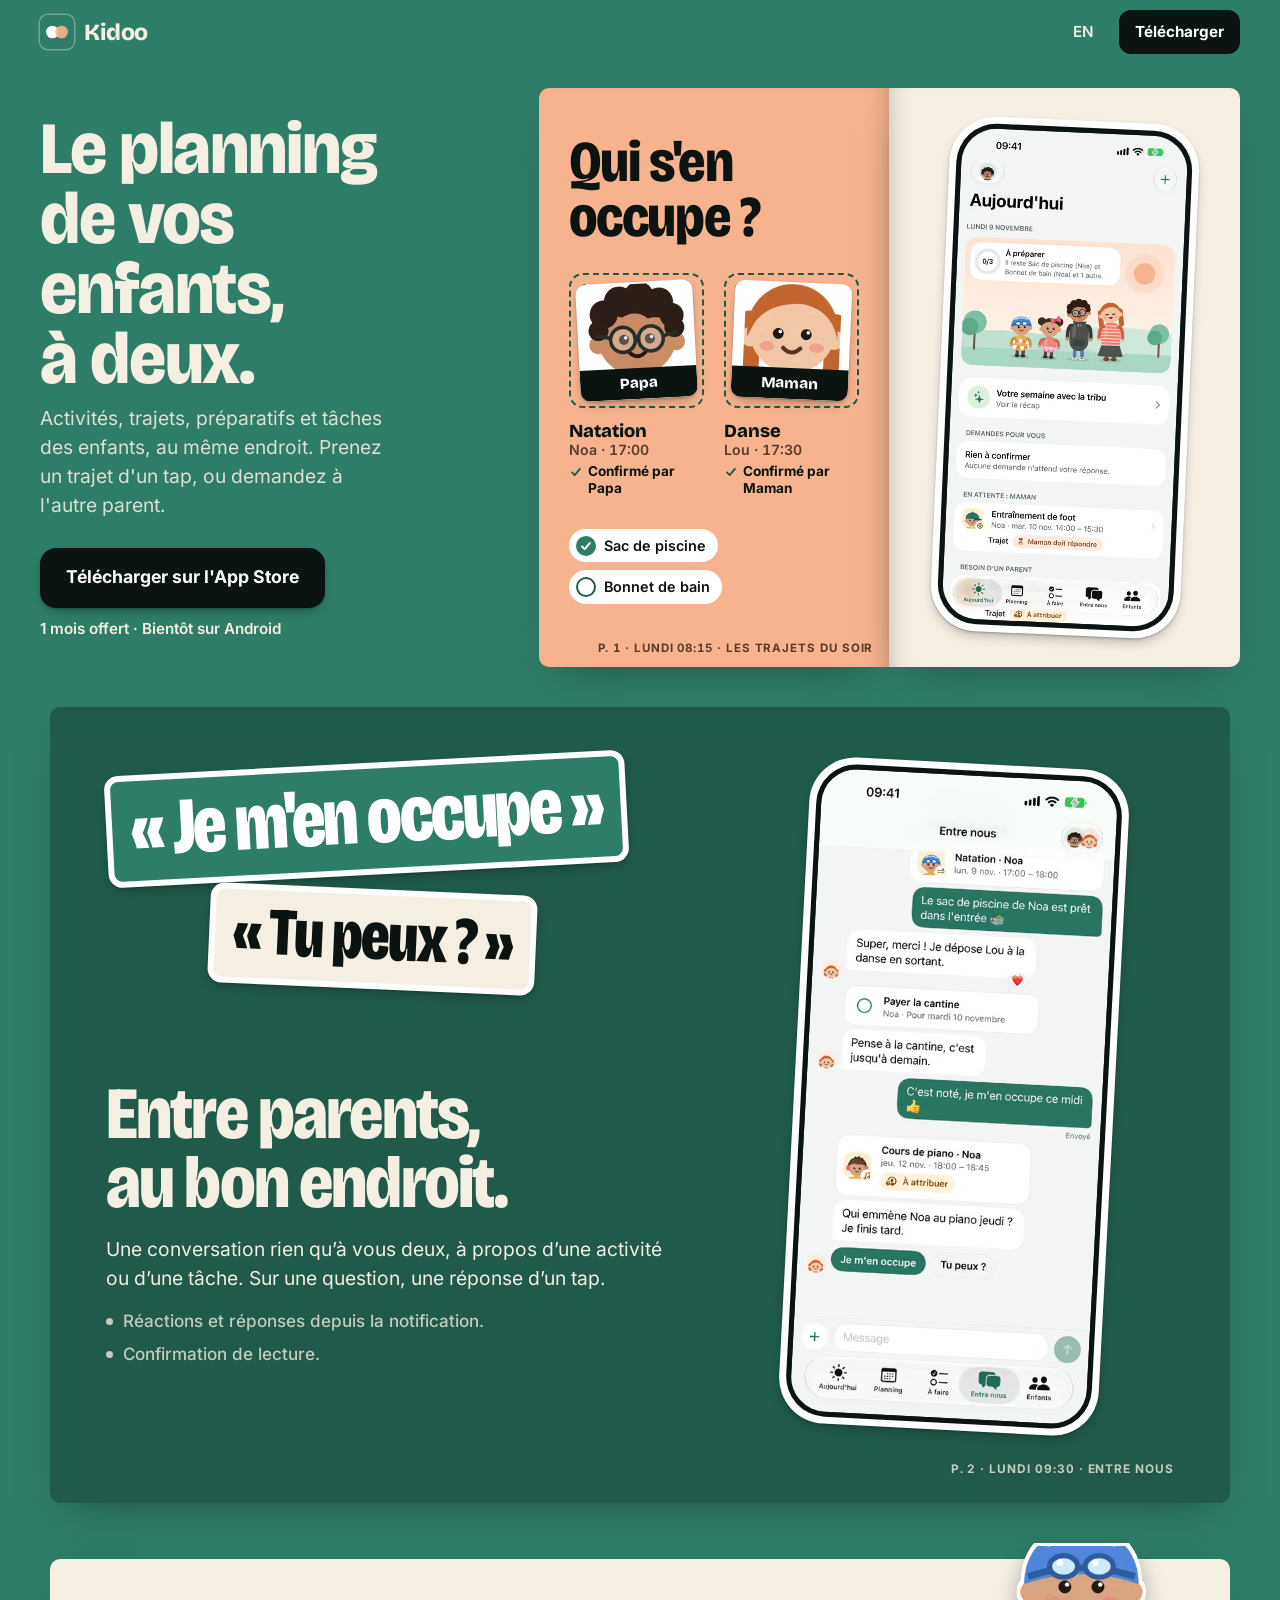
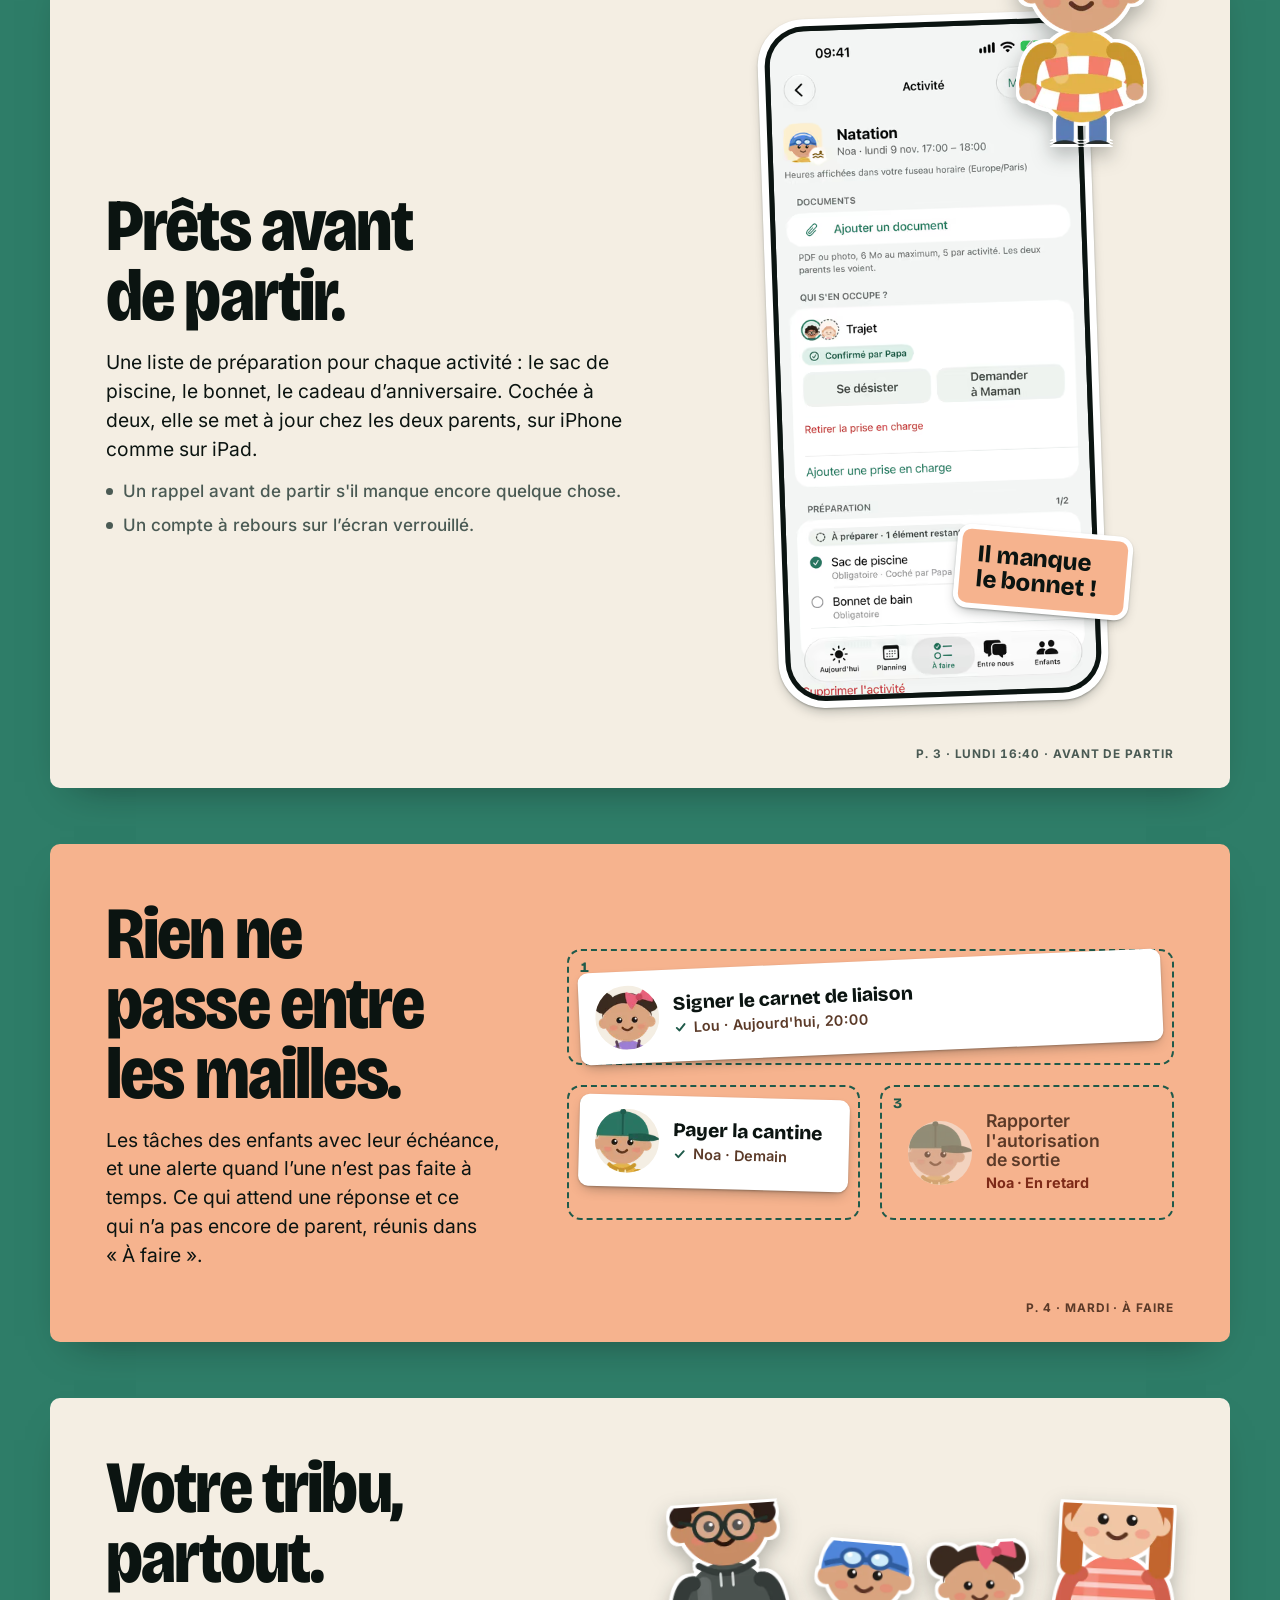
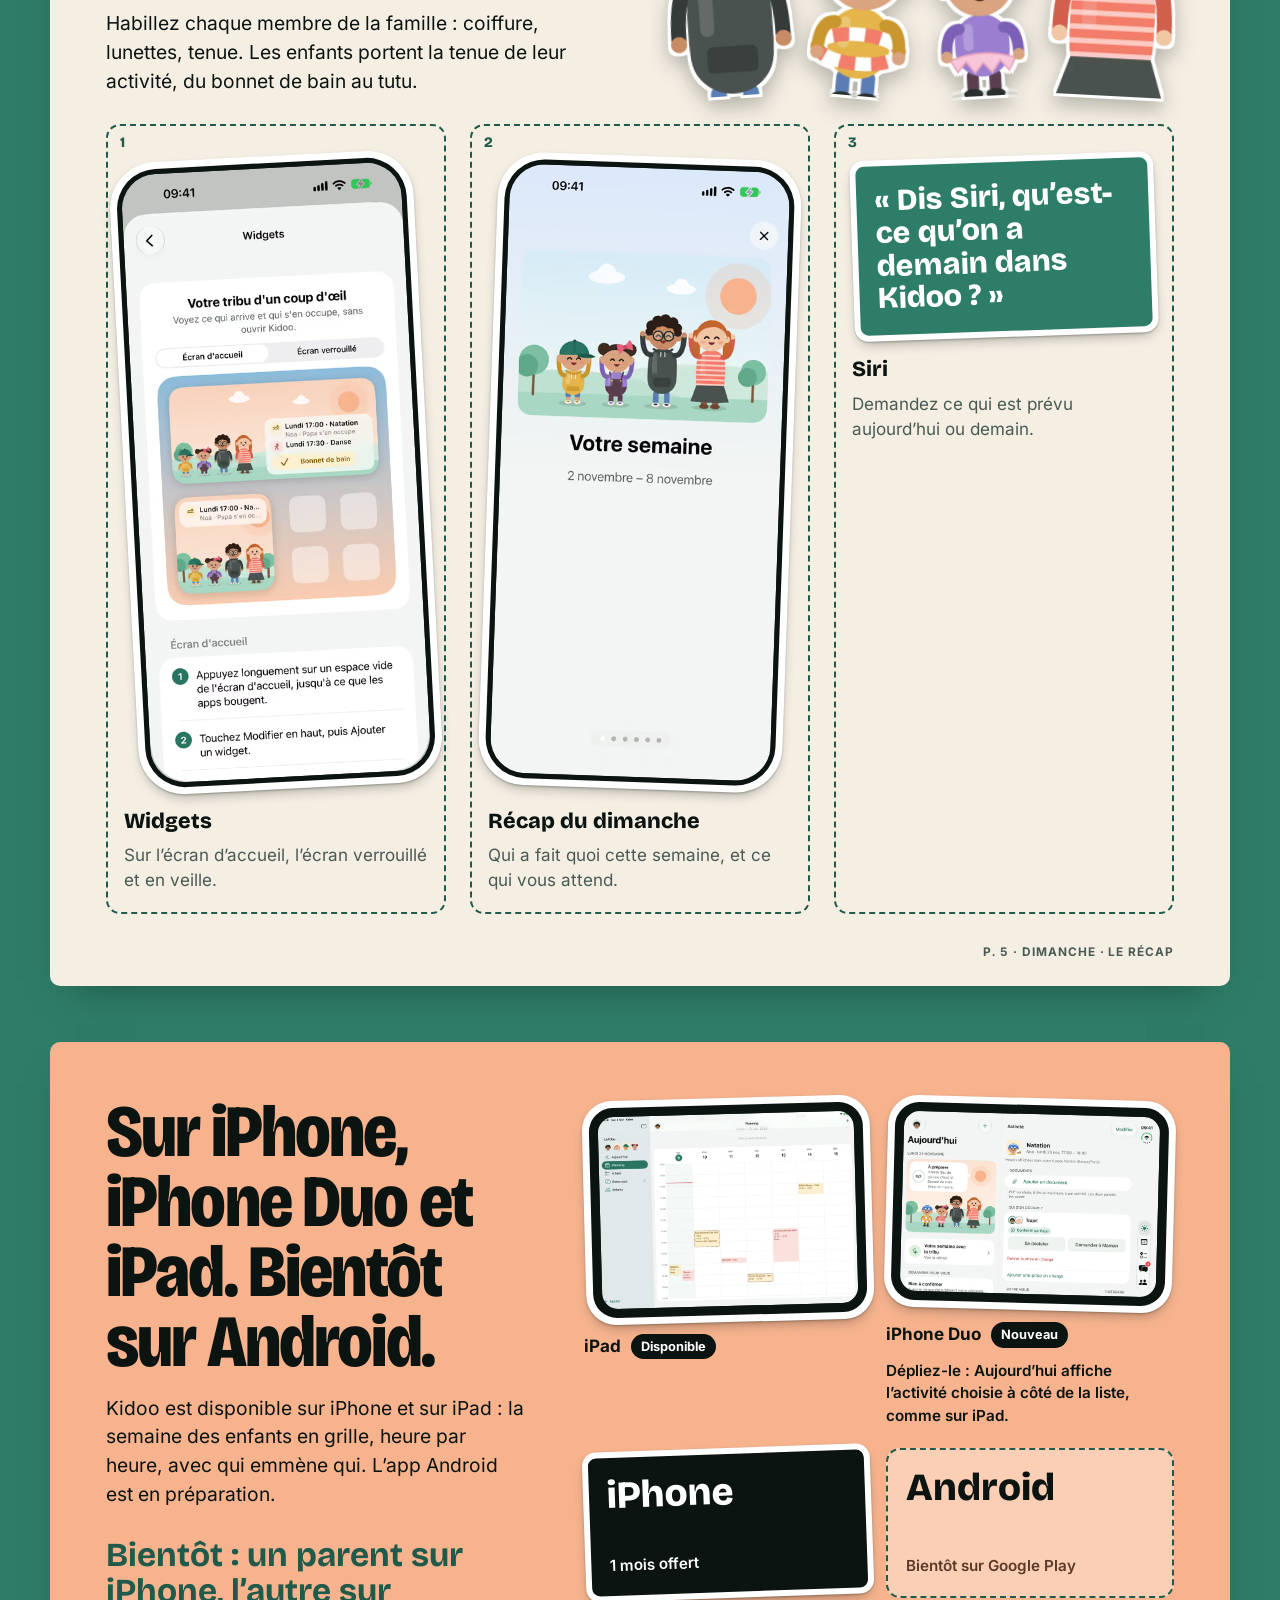
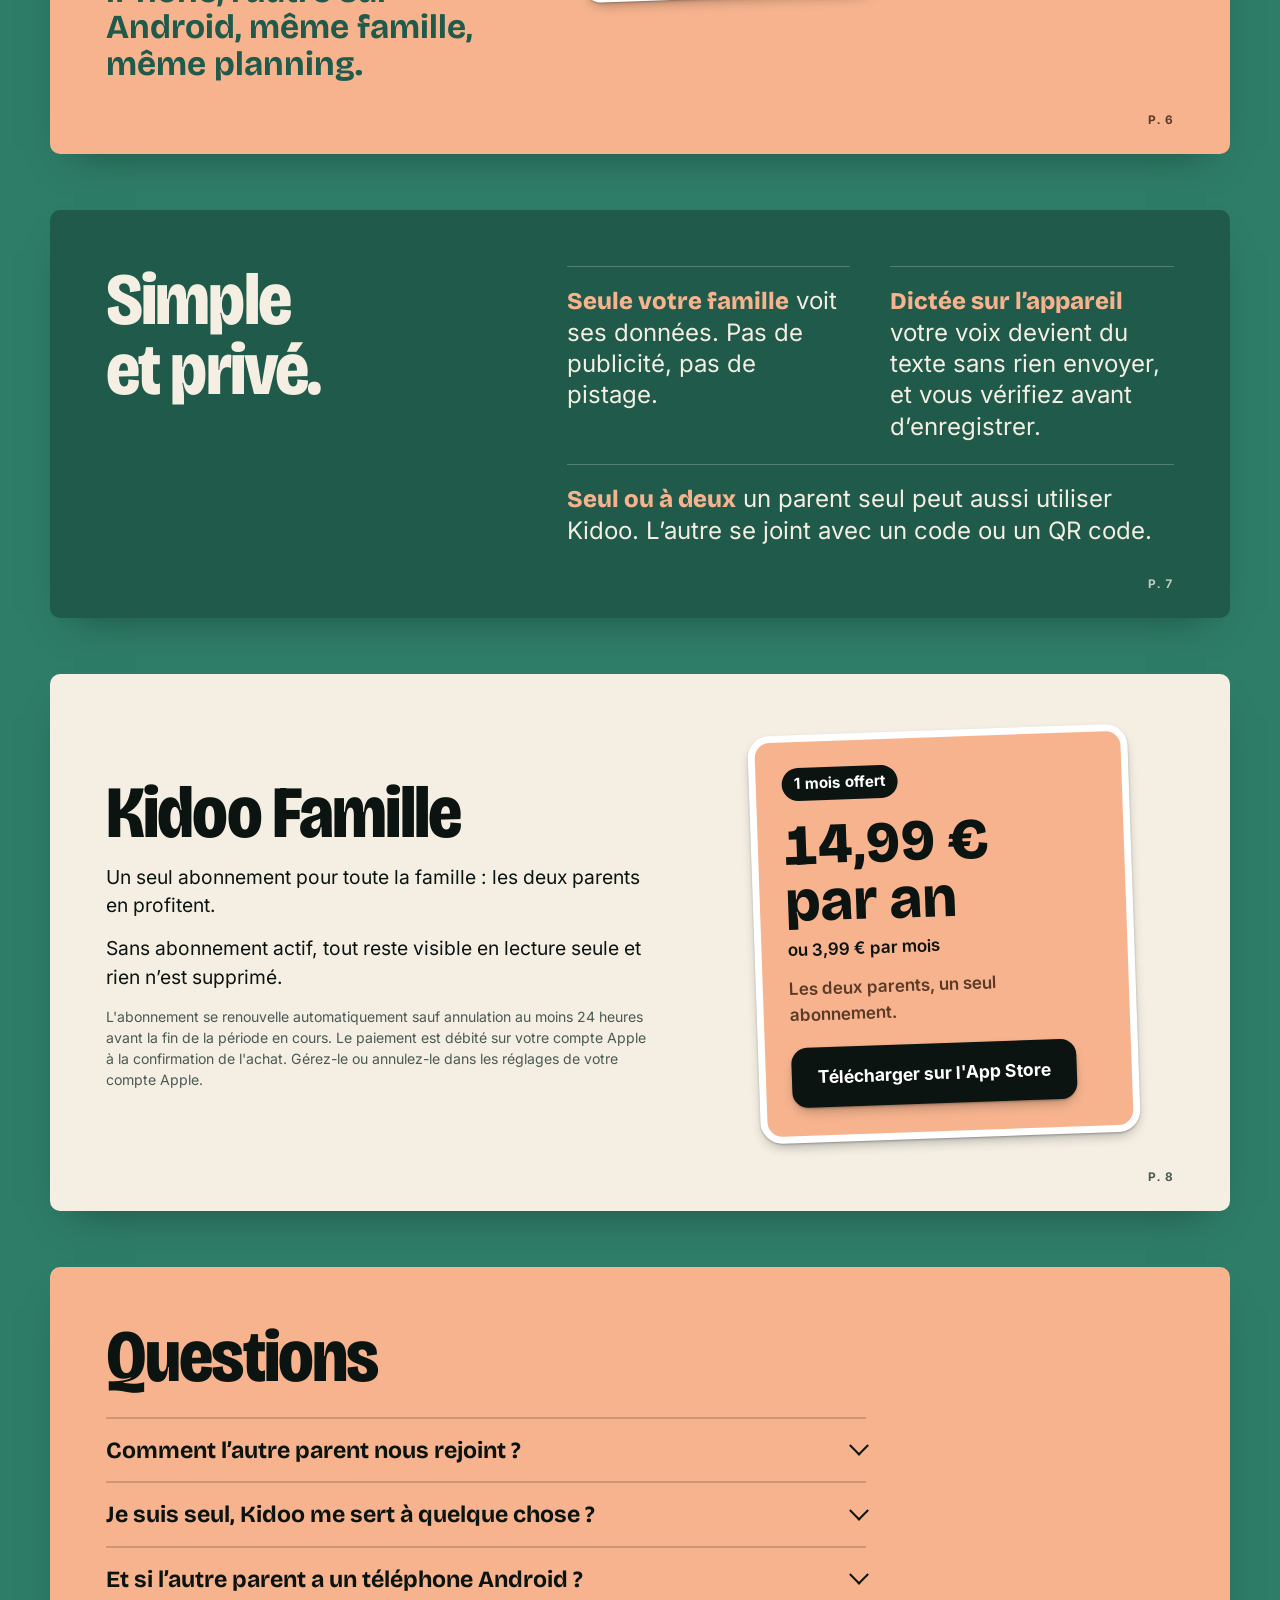
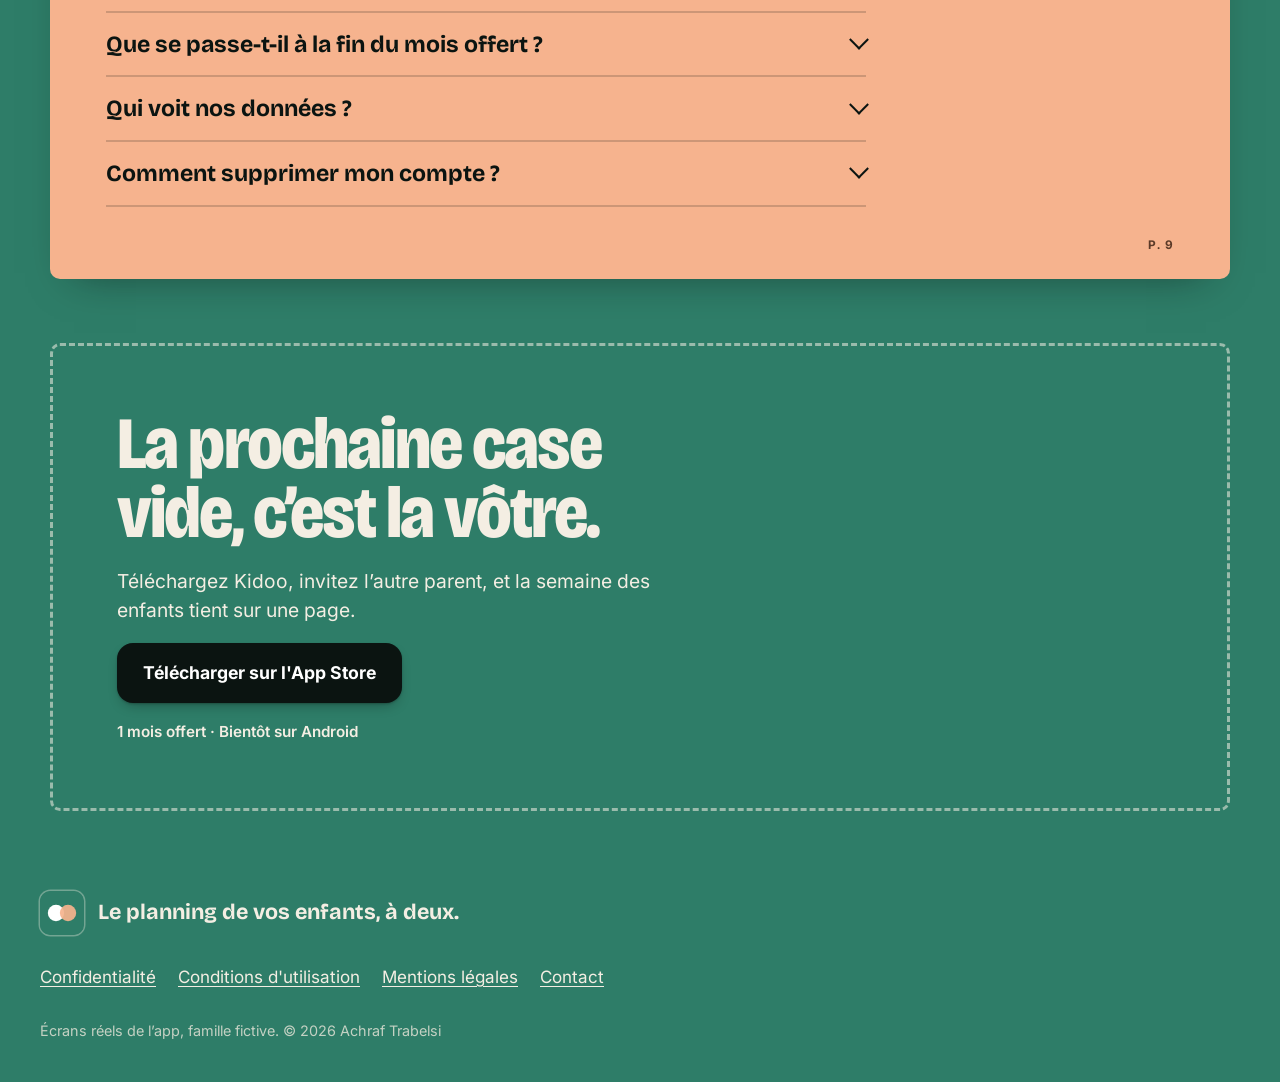
==== commit 9660f167: "Kidoo website: Kidoo on iPhone Duo Co-Authored-By: Claude Opus 5.5 <noreply@anthropic.com>" ====
--- a/kidoo/index.html
+++ b/kidoo/index.html
@@ -1,4 +1,4 @@
 <!DOCTYPE html><html lang="fr" data-astro-cid-hkbrpulz><head><meta charset="utf-8"><meta name="viewport" content="width=device-width, initial-scale=1, viewport-fit=cover"><title>Kidoo — Le planning de vos enfants, à deux</title><meta name="description" content="Activités, trajets, préparatifs et tâches des enfants, au même endroit. Seul ou à deux, vous savez qui s'en occupe et rien n'est oublié. 1 mois offert."><link rel="canonical" href="https://trabelsiachraf.com/kidoo/"><link rel="alternate" hreflang="fr" href="https://trabelsiachraf.com/kidoo/"><link rel="alternate" hreflang="en" href="https://trabelsiachraf.com/kidoo/en/"><link rel="alternate" hreflang="x-default" href="https://trabelsiachraf.com/kidoo/"><link rel="preload" href="/kidoo/_astro/bricolage-grotesque-latin-standard-normal.C5Lc8Qmc.woff2" as="font" type="font/woff2" crossorigin><link rel="preload" href="/kidoo/_astro/inter-latin-wght-normal.Dx4kXJAl.woff2" as="font" type="font/woff2" crossorigin><link rel="icon" href="/kidoo/favicon.svg" type="image/svg+xml"><meta name="apple-itunes-app" content="app-id=6827770032"><meta name="theme-color" content="#2E7D68" media="(prefers-color-scheme: light)"><meta name="theme-color" content="#17312A" media="(prefers-color-scheme: dark)"><meta property="og:type" content="website"><meta property="og:site_name" content="Kidoo"><meta property="og:locale" content="fr_FR"><meta property="og:title" content="Kidoo — Le planning de vos enfants, à deux"><meta property="og:description" content="Activités, trajets, préparatifs et tâches des enfants, au même endroit. Seul ou à deux, vous savez qui s'en occupe et rien n'est oublié. 1 mois offert."><meta property="og:url" content="https://trabelsiachraf.com/kidoo/"><meta property="og:image" content="https://trabelsiachraf.com/kidoo/og-fr.jpg"><meta property="og:image:width" content="1200"><meta property="og:image:height" content="630"><meta name="twitter:card" content="summary_large_image"><script>document.documentElement.classList.add("js")</script><style>@font-face{font-family:Bricolage Grotesque Variable;font-style:normal;font-display:swap;font-weight:200 800;font-stretch:75% 100%;src:url(/kidoo/_astro/bricolage-grotesque-vietnamese-standard-normal.Br4FGdAc.woff2)format("woff2-variations");unicode-range:U+102-103,U+110-111,U+128-129,U+168-169,U+1A0-1A1,U+1AF-1B0,U+300-301,U+303-304,U+308-309,U+323,U+329,U+1EA0-1EF9,U+20AB}@font-face{font-family:Bricolage Grotesque Variable;font-style:normal;font-display:swap;font-weight:200 800;font-stretch:75% 100%;src:url(/kidoo/_astro/bricolage-grotesque-latin-ext-standard-normal.qp-RdZgh.woff2)format("woff2-variations");unicode-range:U+100-2BA,U+2BD-2C5,U+2C7-2CC,U+2CE-2D7,U+2DD-2FF,U+304,U+308,U+329,U+1D00-1DBF,U+1E00-1E9F,U+1EF2-1EFF,U+2020,U+20A0-20AB,U+20AD-20C0,U+2113,U+2C60-2C7F,U+A720-A7FF}@font-face{font-family:Bricolage Grotesque Variable;font-style:normal;font-display:swap;font-weight:200 800;font-stretch:75% 100%;src:url(/kidoo/_astro/bricolage-grotesque-latin-standard-normal.C5Lc8Qmc.woff2)format("woff2-variations");unicode-range:U+??,U+131,U+152-153,U+2BB-2BC,U+2C6,U+2DA,U+2DC,U+304,U+308,U+329,U+2000-206F,U+20AC,U+2122,U+2191,U+2193,U+2212,U+2215,U+FEFF,U+FFFD}@font-face{font-family:Inter Variable;font-style:normal;font-display:swap;font-weight:100 900;src:url(/kidoo/_astro/inter-cyrillic-ext-wght-normal.BOeWTOD4.woff2)format("woff2-variations");unicode-range:U+460-52F,U+1C80-1C8A,U+20B4,U+2DE0-2DFF,U+A640-A69F,U+FE2E-FE2F}@font-face{font-family:Inter Variable;font-style:normal;font-display:swap;font-weight:100 900;src:url(/kidoo/_astro/inter-cyrillic-wght-normal.DqGufNeO.woff2)format("woff2-variations");unicode-range:U+301,U+400-45F,U+490-491,U+4B0-4B1,U+2116}@font-face{font-family:Inter Variable;font-style:normal;font-display:swap;font-weight:100 900;src:url(/kidoo/_astro/inter-greek-ext-wght-normal.DlzME5K_.woff2)format("woff2-variations");unicode-range:U+1F??}@font-face{font-family:Inter Variable;font-style:normal;font-display:swap;font-weight:100 900;src:url(/kidoo/_astro/inter-greek-wght-normal.CkhJZR-_.woff2)format("woff2-variations");unicode-range:U+370-377,U+37A-37F,U+384-38A,U+38C,U+38E-3A1,U+3A3-3FF}@font-face{font-family:Inter Variable;font-style:normal;font-display:swap;font-weight:100 900;src:url(/kidoo/_astro/inter-vietnamese-wght-normal.CBcvBZtf.woff2)format("woff2-variations");unicode-range:U+102-103,U+110-111,U+128-129,U+168-169,U+1A0-1A1,U+1AF-1B0,U+300-301,U+303-304,U+308-309,U+323,U+329,U+1EA0-1EF9,U+20AB}@font-face{font-family:Inter Variable;font-style:normal;font-display:swap;font-weight:100 900;src:url(/kidoo/_astro/inter-latin-ext-wght-normal.DO1Apj_S.woff2)format("woff2-variations");unicode-range:U+100-2BA,U+2BD-2C5,U+2C7-2CC,U+2CE-2D7,U+2DD-2FF,U+304,U+308,U+329,U+1D00-1DBF,U+1E00-1E9F,U+1EF2-1EFF,U+2020,U+20A0-20AB,U+20AD-20C0,U+2113,U+2C60-2C7F,U+A720-A7FF}@font-face{font-family:Inter Variable;font-style:normal;font-display:swap;font-weight:100 900;src:url(/kidoo/_astro/inter-latin-wght-normal.Dx4kXJAl.woff2)format("woff2-variations");unicode-range:U+??,U+131,U+152-153,U+2BB-2BC,U+2C6,U+2DA,U+2DC,U+304,U+308,U+329,U+2000-206F,U+20AC,U+2122,U+2191,U+2193,U+2212,U+2215,U+FEFF,U+FFFD}:root{--green:#2e7d68;--green-deep:#1f5a4a;--night:#17312a;--ink:#0b1411;--peach:#f6b38e;--peach-soft:#f9c9ab;--sand:#f4eee3;--mist:#9db0a9;--white:#fff;--cover:var(--green);--cover-ink:var(--sand);--page-peach:var(--peach);--page-sand:var(--sand);--page-deep:var(--green-deep);--fg:var(--ink);--fg-on-deep:var(--sand);--muted-on-peach:#5b3a28;--muted-on-sand:#4a5a54;--sticker-edge:var(--white);--slot-line:var(--green-deep);--action:var(--ink);--action-ink:var(--white);--font-display:"Bricolage Grotesque Variable", "Bricolage Grotesque", system-ui, sans-serif;--font-text:"Inter Variable", "Inter", system-ui, sans-serif;--radius-page:10px;--radius-sticker:14px;--gutter:clamp(16px, 4vw, 40px);--measure:62ch;--shadow-sticker:0 6px 14px -6px #0b141173, 0 1px 2px #0b141140;--shadow-page:0 18px 40px -24px #0b14118c;--ease-out:cubic-bezier(.16, 1, .3, 1);color-scheme:light dark}@media (prefers-color-scheme:dark){:root{--cover:var(--night);--cover-ink:var(--sand);--page-peach:#e7a27c;--page-sand:#e4ddd0;--page-deep:#10241f;--slot-line:var(--ink);--shadow-page:0 18px 40px -24px #000c;--action:var(--peach);--action-ink:var(--ink)}}*,:before,:after{box-sizing:border-box}html{-webkit-text-size-adjust:100%;scroll-behavior:smooth;scroll-padding-top:72px;overflow-x:clip}body{background:var(--cover);color:var(--fg);font-family:var(--font-text);font-feature-settings:"cv11", "ss01";-webkit-font-smoothing:antialiased;margin:0;font-size:1.0625rem;line-height:1.5;overflow-x:clip}h1,h2,h3{font-family:var(--font-display);letter-spacing:-.025em;text-wrap:balance;margin:0;font-weight:800;font-stretch:85%;line-height:.95}p{text-wrap:pretty;margin:0}img,svg{max-width:100%;height:auto;display:block}a{color:inherit;text-underline-offset:.18em;text-decoration-thickness:.08em}::selection{background:var(--peach);color:var(--ink)}:focus-visible{outline:3px solid var(--peach);outline-offset:3px;border-radius:6px}.visually-hidden{clip:rect(0 0 0 0);white-space:nowrap;width:1px;height:1px;margin:-1px;position:absolute;overflow:hidden}@media (prefers-reduced-motion:reduce){html{scroll-behavior:auto}*,:before,:after{transition-duration:.01ms!important;animation-duration:.01ms!important}}.album-page>*{min-width:0}.album-page :focus-visible,.hero .page :focus-visible{outline-color:var(--ink)}.album-page.deep :focus-visible{outline-color:var(--sand)}.mark[data-astro-cid-e23xisay]{border-radius:24%;box-shadow:0 0 0 1.5px #f4eee359}.store[data-astro-cid-5u4v5uha]{background:var(--action);min-height:44px;color:var(--action-ink);white-space:nowrap;transition:transform .16s var(--ease-out), box-shadow .16s var(--ease-out);border-radius:12px;justify-content:center;align-items:center;font-weight:700;text-decoration:none;display:inline-flex}.store[data-astro-cid-5u4v5uha].badge{background:0 0;padding:0}.compact[data-astro-cid-5u4v5uha]{padding:0 16px;font-size:.95rem}.solid[data-astro-cid-5u4v5uha]{min-height:60px;box-shadow:var(--shadow-sticker);border-radius:16px;padding:0 26px;font-size:1.1rem}@media (width<=400px){.solid[data-astro-cid-5u4v5uha]{white-space:normal;text-align:center;text-wrap:balance;padding:8px 22px}}.store[data-astro-cid-5u4v5uha]:hover{transform:translateY(-1px)}.store[data-astro-cid-5u4v5uha]:active{transform:translateY(1px)}.bar[data-astro-cid-nen7h5rs]{z-index:10;padding:10px var(--gutter);padding-top:max(10px, env(safe-area-inset-top));background:var(--cover);color:var(--cover-ink);justify-content:space-between;align-items:center;gap:12px;display:flex;position:sticky;top:0}.brand[data-astro-cid-nen7h5rs]{align-items:center;gap:10px;text-decoration:none;display:inline-flex}.word[data-astro-cid-nen7h5rs]{font-family:var(--font-display);letter-spacing:-.02em;font-size:1.45rem;font-weight:800}.actions[data-astro-cid-nen7h5rs]{align-items:center;gap:14px;display:flex}.lang[data-astro-cid-nen7h5rs]{text-align:center;min-width:44px;padding:8px 4px;font-size:.95rem;font-weight:600;text-decoration:none}.lang[data-astro-cid-nen7h5rs]:hover{text-decoration:underline}.foot[data-astro-cid-jo6i4kqk]{padding:56px var(--gutter) max(40px, env(safe-area-inset-bottom));background:var(--cover);color:var(--cover-ink);gap:22px;display:grid}.sign[data-astro-cid-jo6i4kqk]{align-items:center;gap:14px;display:flex}.tag[data-astro-cid-jo6i4kqk]{font-family:var(--font-display);font-size:1.35rem;font-weight:700;line-height:1.1}.links[data-astro-cid-jo6i4kqk]{flex-wrap:wrap;gap:6px 22px;margin:0;padding:0;list-style:none;display:flex}.links[data-astro-cid-jo6i4kqk] a[data-astro-cid-jo6i4kqk]{padding:8px 0;display:inline-block}.rights[data-astro-cid-jo6i4kqk]{color:color-mix(in oklab, var(--cover-ink) 75%, var(--cover));font-size:.9rem}.skip[data-astro-cid-hkbrpulz]{z-index:20;background:var(--ink);color:var(--white);border-radius:10px;padding:10px 14px;position:absolute;top:-60px;left:12px}.skip[data-astro-cid-hkbrpulz]:focus{top:12px}
 .album-page[data-astro-cid-svwfkivy]{margin:0 var(--gutter) clamp(28px, 6vw, 56px);border-radius:var(--radius-page);box-shadow:var(--shadow-page);color:var(--fg);max-width:1180px;padding:clamp(24px,5vw,56px) clamp(18px,4.5vw,56px) clamp(44px,6vw,72px);position:relative}@media (width>=1260px){.album-page[data-astro-cid-svwfkivy]{margin-inline:auto}}.peach[data-astro-cid-svwfkivy]{background:var(--page-peach);--muted:var(--muted-on-peach)}.sand[data-astro-cid-svwfkivy]{background:var(--page-sand);--muted:var(--muted-on-sand)}.deep[data-astro-cid-svwfkivy]{background:var(--page-deep);color:var(--fg-on-deep);--muted:color-mix(in oklab, var(--fg-on-deep) 78%, var(--page-deep))}.folio[data-astro-cid-svwfkivy]{text-transform:uppercase;letter-spacing:.08em;color:var(--muted);font-variant-numeric:tabular-nums;font-size:.74rem;font-weight:700;position:absolute;bottom:clamp(14px,2.5vw,24px);right:clamp(18px,4.5vw,56px)}.album-page[data-astro-cid-svwfkivy] h2{font-size:clamp(2.2rem,7.5vw,4.6rem)}.album-page[data-astro-cid-svwfkivy] .body{max-width:var(--measure);font-size:clamp(1.02rem,2.2vw,1.2rem)}.album-page[data-astro-cid-svwfkivy] .notes{color:var(--muted);gap:8px;margin:0;padding:0;font-weight:500;list-style:none;display:grid}.album-page[data-astro-cid-svwfkivy] .notes li{align-items:baseline;gap:10px;display:flex}.album-page[data-astro-cid-svwfkivy] .notes li:before{content:"";background:currentColor;border-radius:50%;flex:none;width:7px;height:7px;transform:translateY(-2px)}
-.sticker[data-astro-cid-jdvywxy6]{background:var(--sticker-edge);box-shadow:var(--shadow-sticker);transform:rotate(var(--tilt));margin:0;padding:7px}.iphone[data-astro-cid-jdvywxy6]{border-radius:46px;width:100%}.ipad[data-astro-cid-jdvywxy6]{border-radius:30px;width:100%}.bezel[data-astro-cid-jdvywxy6]{background:var(--ink);padding:5px;overflow:hidden}.iphone[data-astro-cid-jdvywxy6] .bezel[data-astro-cid-jdvywxy6]{border-radius:40px}.ipad[data-astro-cid-jdvywxy6] .bezel[data-astro-cid-jdvywxy6]{border-radius:24px;padding:9px}.bezel[data-astro-cid-jdvywxy6] img{width:100%;height:auto}.iphone[data-astro-cid-jdvywxy6] .bezel[data-astro-cid-jdvywxy6] img{border-radius:35px}.ipad[data-astro-cid-jdvywxy6] .bezel[data-astro-cid-jdvywxy6] img{border-radius:16px}@media (width<=600px){.cropped[data-astro-cid-jdvywxy6]{border-radius:30px}.cropped[data-astro-cid-jdvywxy6] .bezel[data-astro-cid-jdvywxy6]{aspect-ratio:1/1.1;border-radius:24px;position:relative}.cropped[data-astro-cid-jdvywxy6] .bezel[data-astro-cid-jdvywxy6] img{width:calc(100% - 10px);transform:translateY(calc(var(--crop) * -49.4%));border-radius:19px;position:absolute;inset:5px auto auto 5px}}.icon[data-astro-cid-rxj2k57t]{flex:none}.hero[data-astro-cid-ge2uvauf]{color:var(--cover-ink);padding:8px var(--gutter) 40px;gap:18px;display:grid}.intro[data-astro-cid-ge2uvauf]{gap:10px;max-width:34ch;display:grid}h1[data-astro-cid-ge2uvauf]{letter-spacing:-.015em;max-width:14ch;font-size:clamp(2.15rem,8.6vw,4.6rem);font-stretch:92%}.lede[data-astro-cid-ge2uvauf]{color:color-mix(in oklab, var(--cover-ink) 88%, var(--cover));font-size:clamp(1rem,3.6vw,1.2rem)}.spread[data-astro-cid-ge2uvauf]{display:grid}.page[data-astro-cid-ge2uvauf]{color:var(--fg);border-radius:var(--radius-page);box-shadow:var(--shadow-page);position:relative}.left[data-astro-cid-ge2uvauf]{background:var(--page-peach);align-content:start;gap:14px;padding:18px 16px 34px;display:grid}.right[data-astro-cid-ge2uvauf]{display:none}h2[data-astro-cid-ge2uvauf]{font-size:clamp(2.3rem,10vw,3.6rem)}.slots[data-astro-cid-ge2uvauf]{grid-template-columns:1fr 1fr;gap:12px;margin:0;padding:0;list-style:none;display:grid}.slot[data-astro-cid-ge2uvauf]{align-content:start;gap:4px;display:grid}.frame[data-astro-cid-ge2uvauf]{aspect-ratio:1;border:2.5px dashed var(--slot-line);border-radius:var(--radius-sticker);place-items:center;padding:7px;display:grid;position:relative}.num[data-astro-cid-ge2uvauf]{font-family:var(--font-display);color:var(--green-deep);font-variant-numeric:tabular-nums;font-size:.85rem;font-weight:800;position:absolute;top:4px;left:9px}.art[data-astro-cid-ge2uvauf]{border-radius:calc(var(--radius-sticker) - 4px);background:var(--sticker-edge);box-shadow:var(--shadow-sticker);place-items:center;display:grid;position:absolute;inset:7px;overflow:hidden}.stuck[data-astro-cid-ge2uvauf] .art[data-astro-cid-ge2uvauf]{transform:rotate(-3deg)}.open[data-astro-cid-ge2uvauf] .art[data-astro-cid-ge2uvauf]{transform:rotate(2.5deg)}.face[data-astro-cid-ge2uvauf]{width:82%;height:auto;margin-bottom:14%}.name[data-astro-cid-ge2uvauf]{text-align:center;background:var(--ink);color:var(--white);font-family:var(--font-display);letter-spacing:.01em;padding:4px 0 5px;font-size:.95rem;font-weight:800;position:absolute;bottom:0;left:0;right:0}.ask[data-astro-cid-ge2uvauf]{font-family:var(--font-display);color:var(--green-deep);opacity:0;font-size:clamp(1.2rem,5vw,1.6rem);font-weight:800}.what[data-astro-cid-ge2uvauf]{margin-top:8px;line-height:1.2;display:grid}.what[data-astro-cid-ge2uvauf] strong[data-astro-cid-ge2uvauf]{font-family:var(--font-display);font-size:1.15rem;font-weight:800}.what[data-astro-cid-ge2uvauf] span[data-astro-cid-ge2uvauf]{color:var(--muted-on-peach);font-variant-numeric:tabular-nums;font-size:.88rem;font-weight:600}.who[data-astro-cid-ge2uvauf]{color:var(--ink);align-items:flex-start;gap:5px;font-size:.85rem;font-weight:700;line-height:1.25;display:flex}.who[data-astro-cid-ge2uvauf] .icon{color:var(--green-deep);margin-top:2px}@media (prefers-reduced-motion:no-preference){html.js .open[data-astro-cid-ge2uvauf] .art[data-astro-cid-ge2uvauf]{transition:transform .62s var(--ease-out), opacity .16s linear}html.js .open[data-astro-cid-ge2uvauf] .ask[data-astro-cid-ge2uvauf]{transition:opacity .2s var(--ease-out)}html.js .open[data-astro-cid-ge2uvauf]:not(.filled) .ask[data-astro-cid-ge2uvauf]{opacity:1}html.js .open[data-astro-cid-ge2uvauf]:not(.filled) .art[data-astro-cid-ge2uvauf]{opacity:0;transform:translate(4%,-34%)rotate(12deg)scale(1.06)}html.js .open[data-astro-cid-ge2uvauf]:not(.filled) .who[data-astro-cid-ge2uvauf]{visibility:hidden}}.prep[data-astro-cid-ge2uvauf]{flex-wrap:wrap;gap:8px;margin:4px 0 0;padding:0;list-style:none;display:flex}.prep[data-astro-cid-ge2uvauf] li[data-astro-cid-ge2uvauf]{background:var(--white);border-radius:999px;align-items:center;gap:8px;padding:6px 12px 6px 7px;font-size:.9rem;font-weight:600;display:inline-flex}.box[data-astro-cid-ge2uvauf]{border:2px solid var(--green-deep);width:20px;height:20px;color:var(--white);border-radius:50%;place-items:center;display:grid}.done[data-astro-cid-ge2uvauf] .box[data-astro-cid-ge2uvauf]{background:var(--green);border-color:var(--green)}.folio[data-astro-cid-ge2uvauf]{text-transform:uppercase;letter-spacing:.08em;color:var(--muted-on-peach);font-variant-numeric:tabular-nums;font-size:.72rem;font-weight:700;position:absolute;bottom:10px;right:16px}.act[data-astro-cid-ge2uvauf]{justify-items:start;gap:10px;display:grid}.terms[data-astro-cid-ge2uvauf]{font-size:.95rem;font-weight:600}@media (width<=759px) and (height<=760px){.lede[data-astro-cid-ge2uvauf]{display:none}.frame[data-astro-cid-ge2uvauf]{width:min(100%,136px)}.left[data-astro-cid-ge2uvauf]{gap:10px;padding-top:14px}}@media (width>=760px){.hero[data-astro-cid-ge2uvauf]{gap:28px;padding-top:24px}.spread[data-astro-cid-ge2uvauf]{grid-template-columns:1fr 1fr;max-width:1180px}.left[data-astro-cid-ge2uvauf]{border-radius:var(--radius-page) 0 0 var(--radius-page);box-shadow:inset -18px 0 24px -22px #0b141159, var(--shadow-page);align-content:center;gap:28px;padding:32px 30px 48px}.right[data-astro-cid-ge2uvauf]{background:var(--page-sand);border-radius:0 var(--radius-page) var(--radius-page) 0;box-shadow:inset 18px 0 24px -22px #0b141159, var(--shadow-page);place-items:center;padding:32px 30px;display:grid}.right[data-astro-cid-ge2uvauf] .phone{max-width:250px}.slots[data-astro-cid-ge2uvauf]{gap:20px}}@media (width>=1100px){.hero[data-astro-cid-ge2uvauf]{grid-template-columns:minmax(0,.9fr) minmax(0,1.4fr);align-items:center;column-gap:48px}.intro[data-astro-cid-ge2uvauf]{align-self:end}.spread[data-astro-cid-ge2uvauf]{grid-row:span 2}.act[data-astro-cid-ge2uvauf]{align-self:start}}.prep-page{gap:32px;display:grid}.copy[data-astro-cid-63zp4lyk]{align-content:start;gap:16px;display:grid}.scene[data-astro-cid-63zp4lyk]{justify-self:center;width:min(100%,340px);margin-bottom:12px;position:relative}@media (width>=601px){.scene[data-astro-cid-63zp4lyk]{width:min(78%,330px)}}.alert[data-astro-cid-63zp4lyk]{background:var(--peach);color:var(--ink);font-family:var(--font-display);border-radius:var(--radius-sticker);border:5px solid var(--sticker-edge);box-shadow:var(--shadow-sticker);text-wrap:balance;max-width:11ch;padding:12px 16px;font-size:clamp(1.15rem,4.4vw,1.5rem);font-weight:800;line-height:1.05;position:absolute;bottom:13%;right:-10%;transform:rotate(5deg)}.kid[data-astro-cid-63zp4lyk]{filter:drop-shadow(0 0 #fff)drop-shadow(3px 0 #fff)drop-shadow(-3px 0 #fff)drop-shadow(0 3px #fff)drop-shadow(0 -3px #fff)drop-shadow(0 8px 10px #0b14114d);width:38%;height:auto;position:absolute;top:-10%;right:-14%}@media (width>=860px){.prep-page{grid-template-columns:1.1fr 1fr;align-items:center;column-gap:56px}}@media (width<=600px){.kid[data-astro-cid-63zp4lyk]{width:30%;right:0}.alert[data-astro-cid-63zp4lyk]{right:-3%}}.between-page{gap:28px;display:grid}.quotes[data-astro-cid-zwsqox2h]{justify-items:start;gap:14px;display:grid}.quote[data-astro-cid-zwsqox2h]{font-family:var(--font-display);letter-spacing:-.03em;border-radius:var(--radius-sticker);border:6px solid var(--sticker-edge);box-shadow:var(--shadow-sticker);padding:12px 18px 14px;font-weight:800;font-stretch:78%;line-height:.92}.mine[data-astro-cid-zwsqox2h]{background:var(--green);color:var(--white);font-size:clamp(2.2rem,9.5vw,5rem);transform:rotate(-3deg)}.yours[data-astro-cid-zwsqox2h]{background:var(--sand);color:var(--ink);margin-left:18%;font-size:clamp(2rem,8vw,4.2rem);transform:rotate(2.5deg)}.copy[data-astro-cid-zwsqox2h]{gap:16px;display:grid}.phone-wrap[data-astro-cid-zwsqox2h]{justify-self:center;width:min(100%,340px)}@media (width>=601px){.phone-wrap[data-astro-cid-zwsqox2h]{width:min(70%,300px)}}@media (width>=900px){.between-page{grid-template-columns:1.3fr 1fr;grid-template-areas:"quotes phone""copy phone";align-items:start;column-gap:56px}.quotes[data-astro-cid-zwsqox2h]{grid-area:quotes}.copy[data-astro-cid-zwsqox2h]{grid-area:copy}.phone-wrap[data-astro-cid-zwsqox2h]{grid-area:phone;align-self:center;width:100%;max-width:320px}}.todo-page{gap:28px;display:grid}.copy[data-astro-cid-qkppjioo]{gap:16px;display:grid}.slots[data-astro-cid-qkppjioo]{gap:16px;margin:0;padding:0;list-style:none;display:grid}.slot[data-astro-cid-qkppjioo]{border:2.5px dashed var(--slot-line);border-radius:var(--radius-sticker);padding:10px;position:relative}.num[data-astro-cid-qkppjioo]{font-family:var(--font-display);color:var(--green-deep);font-variant-numeric:tabular-nums;font-size:.9rem;font-weight:800;position:absolute;top:6px;left:11px}.sticker[data-astro-cid-qkppjioo]{background:var(--white);border-radius:calc(var(--radius-sticker) - 4px);box-shadow:var(--shadow-sticker);transform:rotate(var(--tilt));grid-template-columns:64px 1fr;align-items:center;column-gap:14px;padding:14px 16px;display:grid}.face[data-astro-cid-qkppjioo]{background:var(--sand);border-radius:50%;grid-row:span 2;width:64px;height:64px}.task[data-astro-cid-qkppjioo]{font-family:var(--font-display);align-self:end;font-size:1.2rem;font-weight:800;line-height:1.1}.meta[data-astro-cid-qkppjioo]{color:var(--muted);align-self:start;align-items:center;gap:6px;margin-top:3px;font-size:.9rem;font-weight:600;display:flex}.due[data-astro-cid-qkppjioo]{white-space:nowrap}.meta[data-astro-cid-qkppjioo] .icon{color:var(--green-deep)}.late[data-astro-cid-qkppjioo] .sticker[data-astro-cid-qkppjioo]{box-shadow:none;background:0 0;transform:none}.late[data-astro-cid-qkppjioo] .face[data-astro-cid-qkppjioo]{opacity:.55;filter:grayscale(.4)}.late[data-astro-cid-qkppjioo] .task[data-astro-cid-qkppjioo]{font-family:var(--font-text);color:var(--muted);font-size:1.1rem;font-weight:600}.late[data-astro-cid-qkppjioo] .meta[data-astro-cid-qkppjioo]{color:#7d2a18;font-weight:700}@media (width>=900px){.todo-page{grid-template-columns:.8fr 1.2fr;align-items:center;column-gap:56px}.slots[data-astro-cid-qkppjioo]{grid-template-columns:1fr 1fr;gap:20px}.slot[data-astro-cid-qkppjioo]:first-child{grid-column:1/-1}}.tribe-page{gap:28px;display:grid}.copy[data-astro-cid-4fe3ayfc]{gap:16px;display:grid}.family[data-astro-cid-4fe3ayfc]{justify-content:center;align-items:flex-end;gap:clamp(4px,2vw,24px);display:flex}.family[data-astro-cid-4fe3ayfc]>div[data-astro-cid-4fe3ayfc]{transform:rotate(var(--tilt))}.family[data-astro-cid-4fe3ayfc] img[data-astro-cid-4fe3ayfc]{filter:drop-shadow(3px 0 #fff)drop-shadow(-3px 0 #fff)drop-shadow(0 3px #fff)drop-shadow(0 -3px #fff)drop-shadow(0 8px 10px #0b141147);height:auto}.grown[data-astro-cid-4fe3ayfc] img[data-astro-cid-4fe3ayfc]{width:clamp(78px,22vw,200px)}.kid[data-astro-cid-4fe3ayfc] img[data-astro-cid-4fe3ayfc]{width:clamp(64px,17vw,160px)}.places[data-astro-cid-4fe3ayfc]{gap:16px;margin:0;padding:0;list-style:none;display:grid}.slot[data-astro-cid-4fe3ayfc]{border:2.5px dashed var(--slot-line);border-radius:var(--radius-sticker);align-content:start;gap:6px;padding:30px 16px 18px;display:grid;position:relative}.num[data-astro-cid-4fe3ayfc]{font-family:var(--font-display);color:var(--green-deep);font-size:.9rem;font-weight:800;position:absolute;top:6px;left:12px}.slot[data-astro-cid-4fe3ayfc] .sticker{margin-bottom:10px}.name[data-astro-cid-4fe3ayfc]{font-family:var(--font-display);font-size:1.35rem;font-weight:800}.note[data-astro-cid-4fe3ayfc]{color:var(--muted)}.siri[data-astro-cid-4fe3ayfc]{font-family:var(--font-display);background:var(--green);color:var(--white);border:6px solid var(--sticker-edge);border-radius:var(--radius-sticker);box-shadow:var(--shadow-sticker);margin-bottom:10px;padding:18px 18px 20px;font-size:clamp(1.4rem,4.4vw,1.9rem);font-weight:800;line-height:1.08;transform:rotate(-2deg)}@media (width>=900px){.tribe-page{grid-template-columns:1fr 1fr;column-gap:56px}.family[data-astro-cid-4fe3ayfc]{grid-area:1/2;align-self:end}.places[data-astro-cid-4fe3ayfc]{grid-column:1/-1;grid-template-columns:repeat(3,1fr);gap:24px}}.platforms-page{gap:28px;display:grid}.copy[data-astro-cid-xc77hnh2]{gap:16px;display:grid}.slots[data-astro-cid-xc77hnh2]{grid-template-columns:1fr 1fr;gap:14px;margin:0;padding:0;list-style:none;display:grid}.ipad[data-astro-cid-xc77hnh2]{grid-column:1/-1;gap:12px;display:grid}.iphone[data-astro-cid-xc77hnh2],.android[data-astro-cid-xc77hnh2]{border-radius:var(--radius-sticker);align-content:space-between;gap:12px;min-height:150px;padding:18px;display:grid}.iphone[data-astro-cid-xc77hnh2]{background:var(--ink);color:var(--white);border:6px solid var(--sticker-edge);box-shadow:var(--shadow-sticker);transform:rotate(-2deg)}.android[data-astro-cid-xc77hnh2]{border:2.5px dashed var(--slot-line);background:color-mix(in oklab, var(--page-peach) 65%, var(--white))}.name[data-astro-cid-xc77hnh2]{flex-wrap:wrap;align-items:center;gap:10px;font-weight:700;display:flex}.big[data-astro-cid-xc77hnh2]{font-family:var(--font-display);font-size:clamp(1.6rem,6vw,2.4rem);font-weight:800;line-height:1}.soon[data-astro-cid-xc77hnh2]{background:var(--ink);color:var(--white);border-radius:999px;padding:3px 10px;font-size:.8rem}.state[data-astro-cid-xc77hnh2]{font-size:.95rem;font-weight:600}.android[data-astro-cid-xc77hnh2] .state[data-astro-cid-xc77hnh2]{color:var(--muted)}.mixed[data-astro-cid-xc77hnh2]{color:var(--green-deep);font-family:var(--font-display);max-width:26ch;font-size:clamp(1.35rem,4.2vw,2.1rem);font-weight:700;line-height:1.08}@media (width>=900px){.platforms-page{grid-template-columns:1fr 1.4fr;align-items:start;column-gap:56px}.mixed[data-astro-cid-xc77hnh2]{margin-top:12px}}.privacy-page{gap:28px;display:grid}.facts[data-astro-cid-c5gn5xe2]{gap:22px;max-width:40ch;margin:0;padding:0;font-size:clamp(1.15rem,2.8vw,1.5rem);line-height:1.3;list-style:none;display:grid}.facts[data-astro-cid-c5gn5xe2] li[data-astro-cid-c5gn5xe2]{border-top:1px solid color-mix(in oklab, var(--fg-on-deep) 25%, transparent);padding-top:18px}strong[data-astro-cid-c5gn5xe2]{font-family:var(--font-display);color:var(--peach);font-weight:800}@media (width>=900px){.privacy-page{grid-template-columns:.8fr 1.2fr;align-items:start;column-gap:56px}.facts[data-astro-cid-c5gn5xe2]{grid-template-columns:1fr 1fr;column-gap:40px;max-width:none}.facts[data-astro-cid-c5gn5xe2] li[data-astro-cid-c5gn5xe2]:last-child:nth-child(odd){grid-column:1/-1}}.pricing-page{gap:32px;display:grid}.copy[data-astro-cid-nwtk6cma]{align-content:start;gap:14px;display:grid}.fine[data-astro-cid-nwtk6cma]{color:var(--muted);max-width:60ch;font-size:.88rem}.tag[data-astro-cid-nwtk6cma]{background:var(--peach);border:7px solid var(--sticker-edge);box-shadow:var(--shadow-sticker);border-radius:22px;justify-self:start;justify-items:start;gap:6px;max-width:min(380px,100% - 14px);padding:26px 26px 28px;display:grid;transform:rotate(-2deg)}.trial[data-astro-cid-nwtk6cma]{background:var(--ink);color:var(--white);border-radius:999px;padding:5px 12px;font-size:.95rem;font-weight:700}.price[data-astro-cid-nwtk6cma]{font-family:var(--font-display);font-variant-numeric:tabular-nums;margin-top:10px;font-size:clamp(2.4rem,9vw,3.6rem);font-weight:800;line-height:1}.alt[data-astro-cid-nwtk6cma]{font-weight:600}.both[data-astro-cid-nwtk6cma]{color:var(--muted-on-peach);margin:8px 0 14px;font-weight:600}@media (width>=900px){.pricing-page{grid-template-columns:1.2fr 1fr;align-items:center;column-gap:56px}.tag[data-astro-cid-nwtk6cma]{justify-self:center}}.faq-page{gap:24px;display:grid}.list[data-astro-cid-gfo3rpqg]{max-width:760px;display:grid}details[data-astro-cid-gfo3rpqg]{border-top:2px solid color-mix(in oklab, var(--ink) 18%, transparent)}details[data-astro-cid-gfo3rpqg]:last-child{border-bottom:2px solid color-mix(in oklab, var(--ink) 18%, transparent)}summary[data-astro-cid-gfo3rpqg]{cursor:pointer;font-family:var(--font-display);justify-content:space-between;align-items:center;gap:16px;padding:18px 0;font-size:clamp(1.15rem,3vw,1.45rem);font-weight:700;line-height:1.15;list-style:none;display:flex}summary[data-astro-cid-gfo3rpqg]::-webkit-details-marker{display:none}summary[data-astro-cid-gfo3rpqg]:after{content:"";width:14px;height:14px;transition:transform .2s var(--ease-out);border-bottom:2.5px solid;border-right:2.5px solid;flex:none;transform:rotate(45deg)translate(-3px,-3px)}details[data-astro-cid-gfo3rpqg][open] summary[data-astro-cid-gfo3rpqg]:after{transform:rotate(-135deg)translate(-3px,-3px)}details[data-astro-cid-gfo3rpqg] p[data-astro-cid-gfo3rpqg]{max-width:var(--measure);padding:0 0 20px}.closing[data-astro-cid-fx3jl6jb]{padding:8px var(--gutter) 24px;color:var(--cover-ink)}.slot[data-astro-cid-fx3jl6jb]{border:3px dashed color-mix(in oklab, var(--cover-ink) 55%, transparent);border-radius:var(--radius-page);justify-items:start;gap:18px;max-width:1180px;margin:0 auto;padding:clamp(28px,6vw,64px);display:grid}h2[data-astro-cid-fx3jl6jb]{max-width:16ch;font-size:clamp(2.2rem,7.5vw,4.6rem)}p[data-astro-cid-fx3jl6jb]{max-width:48ch;font-size:clamp(1.02rem,2.2vw,1.2rem)}.terms[data-astro-cid-fx3jl6jb]{font-size:.95rem;font-weight:600}
-</style></head><body data-astro-cid-hkbrpulz><a class="skip" href="#contenu" data-astro-cid-hkbrpulz>Aller au contenu</a><header class="bar" data-astro-cid-nen7h5rs><a class="brand" href="/kidoo/" aria-label="Kidoo, accueil" data-astro-cid-nen7h5rs><svg width="34" height="34" viewBox="0 0 1024 1024" aria-hidden="true" class="mark" data-astro-cid-e23xisay><rect width="1024" height="1024" rx="230" fill="#2E7D68" data-astro-cid-e23xisay></rect><circle cx="372" cy="512" r="190" fill="#fff" data-astro-cid-e23xisay></circle><circle cx="652" cy="512" r="190" fill="#F6B38E" fill-opacity="0.92" data-astro-cid-e23xisay></circle></svg><span class="word" data-astro-cid-nen7h5rs>Kidoo</span></a><nav class="actions" aria-label="Langue et téléchargement" data-astro-cid-nen7h5rs><a class="lang" href="/kidoo/en/" hreflang="en" lang="en" aria-label="EN, read in English" data-astro-cid-nen7h5rs>EN</a><a class="store compact" href="https://apps.apple.com/app/id6827770032" data-store data-astro-cid-5u4v5uha>Télécharger</a></nav></header><main id="contenu" data-astro-cid-hkbrpulz><section class="hero" aria-labelledby="hero-title" data-astro-cid-ge2uvauf><div class="intro" data-astro-cid-ge2uvauf><h1 id="hero-title" data-astro-cid-ge2uvauf>Le planning de vos enfants, à deux.</h1><p class="lede" data-astro-cid-ge2uvauf>Activités, trajets, préparatifs et tâches des enfants, au même endroit. Prenez un trajet d&#39;un tap, ou demandez à l&#39;autre parent.</p></div><div class="spread" data-astro-cid-ge2uvauf><article class="page left" aria-labelledby="hero-question" data-astro-cid-ge2uvauf><h2 id="hero-question" data-astro-cid-ge2uvauf>Qui s&#39;en occupe ?</h2><ol class="slots" data-astro-cid-ge2uvauf><li class="slot stuck" data-astro-cid-ge2uvauf><div class="frame" data-astro-cid-ge2uvauf><span class="num" aria-hidden="true" data-astro-cid-ge2uvauf>1</span><div class="art" data-astro-cid-ge2uvauf><img src="/kidoo/_astro/papa-bust.Dtw1uD43_2p3LxG.webp" alt loading="eager" data-astro-cid-ge2uvauf="true" decoding="async" width="160" height="160" class="face"><span class="name" aria-hidden="true" data-astro-cid-ge2uvauf>Papa</span></div></div><p class="what" data-astro-cid-ge2uvauf><strong data-astro-cid-ge2uvauf>Natation</strong><span data-astro-cid-ge2uvauf>Noa · 17:00</span></p><p class="who" data-astro-cid-ge2uvauf><svg class="icon" width="14" height="14" viewBox="0 0 16 16" fill="none" aria-hidden="true" data-astro-cid-rxj2k57t><path d="M3.5 8.5l3 3 6-7" stroke="currentColor" stroke-width="2.2" stroke-linecap="round" stroke-linejoin="round" data-astro-cid-rxj2k57t></path></svg> Confirmé par Papa</p></li><li class="slot open" data-slot data-astro-cid-ge2uvauf><div class="frame" data-astro-cid-ge2uvauf><span class="num" aria-hidden="true" data-astro-cid-ge2uvauf>2</span><span class="ask" aria-hidden="true" data-astro-cid-ge2uvauf>Tu peux ?</span><div class="art late" data-astro-cid-ge2uvauf><img src="/kidoo/_astro/maman-bust.CRmrouvJ_Z2g1GgG.webp" alt loading="eager" data-astro-cid-ge2uvauf="true" decoding="async" width="160" height="160" class="face"><span class="name" aria-hidden="true" data-astro-cid-ge2uvauf>Maman</span></div></div><p class="what" data-astro-cid-ge2uvauf><strong data-astro-cid-ge2uvauf>Danse</strong><span data-astro-cid-ge2uvauf>Lou · 17:30</span></p><p class="who" data-astro-cid-ge2uvauf><svg class="icon" width="14" height="14" viewBox="0 0 16 16" fill="none" aria-hidden="true" data-astro-cid-rxj2k57t><path d="M3.5 8.5l3 3 6-7" stroke="currentColor" stroke-width="2.2" stroke-linecap="round" stroke-linejoin="round" data-astro-cid-rxj2k57t></path></svg> <span data-astro-cid-ge2uvauf>Confirmé par Maman</span></p></li></ol><ul class="prep" aria-label="Préparation" data-astro-cid-ge2uvauf><li class="done" data-astro-cid-ge2uvauf><span class="box" aria-hidden="true" data-astro-cid-ge2uvauf><svg class="icon" width="14" height="14" viewBox="0 0 16 16" fill="none" aria-hidden="true" data-astro-cid-rxj2k57t><path d="M3.5 8.5l3 3 6-7" stroke="currentColor" stroke-width="2.2" stroke-linecap="round" stroke-linejoin="round" data-astro-cid-rxj2k57t></path></svg></span>Sac de piscine</li><li data-astro-cid-ge2uvauf><span class="box" aria-hidden="true" data-astro-cid-ge2uvauf></span>Bonnet de bain</li></ul><p class="folio" data-astro-cid-ge2uvauf>p. 1 · Lundi 08:15 · Les trajets du soir</p></article><div class="page right" data-astro-cid-ge2uvauf><figure class="sticker iphone phone" style="--tilt:2.5deg" data-astro-cid-jdvywxy6><div class="bezel" data-astro-cid-jdvywxy6><picture data-astro-cid-jdvywxy6="true"><source srcset="/kidoo/_astro/today.w3shdWPk_2wud6t.avif 280w, /kidoo/_astro/today.w3shdWPk_Z269Ryx.avif 420w, /kidoo/_astro/today.w3shdWPk_1ve1u7.avif 640w" type="image/avif" sizes="(min-width: 960px) 320px, (min-width: 600px) 300px, 240px"><source srcset="/kidoo/_astro/today.w3shdWPk_1Ic4Cv.webp 280w, /kidoo/_astro/today.w3shdWPk_2aJ7Lq.webp 420w, /kidoo/_astro/today.w3shdWPk_1S0qQN.webp 640w" type="image/webp" sizes="(min-width: 960px) 320px, (min-width: 600px) 300px, 240px"><img src="/kidoo/_astro/today.w3shdWPk_ZHOqtR.png" srcset="/kidoo/_astro/today.w3shdWPk_Z2fTvbh.png 280w, /kidoo/_astro/today.w3shdWPk_Z1Nms2m.png 420w, /kidoo/_astro/today.w3shdWPk_nqHcP.png 640w" alt="L'écran Aujourd'hui de Kidoo : ce qu'il reste à préparer, la tribu, et les trajets qui attendent un parent." sizes="(min-width: 960px) 320px, (min-width: 600px) 300px, 240px" loading="lazy" fetchpriority="auto" decoding="async" data-astro-cid-jdvywxy6="true" width="1320" height="2868"></picture></div></figure></div></div><div class="act" data-astro-cid-ge2uvauf><a class="store solid" href="https://apps.apple.com/app/id6827770032" data-store data-astro-cid-5u4v5uha>Télécharger sur l&#39;App Store</a><p class="terms" data-astro-cid-ge2uvauf>1 mois offert · Bientôt sur Android</p></div></section><script type="module">var e=document.querySelector(`[data-slot]`);if(e){let t=new IntersectionObserver(n=>{n.some(e=>e.isIntersecting)&&(t.disconnect(),window.setTimeout(()=>e.classList.add(`filled`),900))},{threshold:.6});t.observe(e)}</script><section id="entre-nous" class="album-page deep between-page" aria-labelledby="between-title" data-astro-cid-svwfkivy><div class="quotes" aria-hidden="true" data-astro-cid-zwsqox2h><p class="quote mine" data-astro-cid-zwsqox2h>« Je m&#39;en occupe »</p><p class="quote yours" data-astro-cid-zwsqox2h>« Tu peux ? »</p></div><div class="copy" data-astro-cid-zwsqox2h><h2 id="between-title" data-astro-cid-zwsqox2h>Entre parents, au bon endroit.</h2><p class="body" data-astro-cid-zwsqox2h>Une conversation rien qu’à vous deux, à propos d’une activité ou d’une tâche. Sur une question, une réponse d’un tap.</p><ul class="notes" data-astro-cid-zwsqox2h><li data-astro-cid-zwsqox2h>Réactions et réponses depuis la notification.</li><li data-astro-cid-zwsqox2h>Confirmation de lecture.</li></ul></div><div class="phone-wrap" data-astro-cid-zwsqox2h><figure class="sticker iphone cropped" style="--tilt:3deg;--crop:1" data-astro-cid-jdvywxy6><div class="bezel" data-astro-cid-jdvywxy6><picture data-astro-cid-jdvywxy6="true"><source srcset="/kidoo/_astro/entre-nous.D87K9q-k_Z9Pq6Q.avif 280w, /kidoo/_astro/entre-nous.D87K9q-k_bkWq6.avif 420w, /kidoo/_astro/entre-nous.D87K9q-k_Z1m4Nzl.avif 640w" type="image/avif" sizes="(min-width: 960px) 320px, (min-width: 601px) 300px, 92vw"><source srcset="/kidoo/_astro/entre-nous.D87K9q-k_1wPumK.webp 280w, /kidoo/_astro/entre-nous.D87K9q-k_1S1RTH.webp 420w, /kidoo/_astro/entre-nous.D87K9q-k_terh7.webp 640w" type="image/webp" sizes="(min-width: 960px) 320px, (min-width: 601px) 300px, 92vw"><img src="/kidoo/_astro/entre-nous.D87K9q-k_18jCaR.png" srcset="/kidoo/_astro/entre-nous.D87K9q-k_grqlt.png 280w, /kidoo/_astro/entre-nous.D87K9q-k_BCNSq.png 420w, /kidoo/_astro/entre-nous.D87K9q-k_1OAyaW.png 640w" alt="La conversation Entre nous : Maman demande qui emmène Noa au piano jeudi." sizes="(min-width: 960px) 320px, (min-width: 601px) 300px, 92vw" loading="lazy" fetchpriority="auto" decoding="async" data-astro-cid-jdvywxy6="true" width="1320" height="2868"></picture></div></figure></div><p class="folio" data-astro-cid-svwfkivy>p. 2 · Lundi 09:30 · Entre nous</p></section><section id="preparation" class="album-page sand prep-page" aria-labelledby="prep-title" data-astro-cid-svwfkivy><div class="copy" data-astro-cid-63zp4lyk><h2 id="prep-title" data-astro-cid-63zp4lyk>Prêts avant de partir.</h2><p class="body" data-astro-cid-63zp4lyk>Une liste de préparation pour chaque activité : le sac de piscine, le bonnet, le cadeau d’anniversaire. Cochée à deux, elle se met à jour chez les deux parents, sur iPhone comme sur iPad.</p><ul class="notes" data-astro-cid-63zp4lyk><li data-astro-cid-63zp4lyk>Un rappel avant de partir s&#39;il manque encore quelque chose.</li><li data-astro-cid-63zp4lyk>Un compte à rebours sur l’écran verrouillé.</li></ul></div><div class="scene" data-astro-cid-63zp4lyk><figure class="sticker iphone cropped phone" style="--tilt:-2deg;--crop:1" data-astro-cid-jdvywxy6><div class="bezel" data-astro-cid-jdvywxy6><picture data-astro-cid-jdvywxy6="true"><source srcset="/kidoo/_astro/activity.CaAAb-___11RUjw.avif 280w, /kidoo/_astro/activity.CaAAb-___15f47L.avif 420w, /kidoo/_astro/activity.CaAAb-___Z1POcNf.avif 640w" type="image/avif" sizes="(min-width: 960px) 320px, (min-width: 601px) 300px, 92vw"><source srcset="/kidoo/_astro/activity.CaAAb-___Z1bfCm9.webp 280w, /kidoo/_astro/activity.CaAAb-___Z17StxT.webp 420w, /kidoo/_astro/activity.CaAAb-___EBGt0.webp 640w" type="image/webp" sizes="(min-width: 960px) 320px, (min-width: 601px) 300px, 92vw"><img src="/kidoo/_astro/activity.CaAAb-___2phd1J.png" srcset="/kidoo/_astro/activity.CaAAb-___q6UsJ.png 280w, /kidoo/_astro/activity.CaAAb-___tt4gY.png 420w, /kidoo/_astro/activity.CaAAb-___ZbTxPT.png 640w" alt="La natation de Noa dans Kidoo : trajet confirmé par Papa, sac de piscine coché, bonnet de bain encore à prendre." sizes="(min-width: 960px) 320px, (min-width: 601px) 300px, 92vw" loading="lazy" fetchpriority="auto" decoding="async" data-astro-cid-jdvywxy6="true" width="1320" height="2868"></picture></div></figure><p class="alert" role="note" data-astro-cid-63zp4lyk>Il manque le bonnet !</p><img src="/kidoo/_astro/noa-swim.zamGvIKN_Z1Btz1z.webp" alt data-astro-cid-63zp4lyk="true" loading="lazy" decoding="async" width="190" height="300" class="kid"></div><p class="folio" data-astro-cid-svwfkivy>p. 3 · Lundi 16:40 · Avant de partir</p></section><section id="a-faire" class="album-page peach todo-page" aria-labelledby="todo-title" data-astro-cid-svwfkivy><div class="copy" data-astro-cid-qkppjioo><h2 id="todo-title" data-astro-cid-qkppjioo>Rien ne passe entre les mailles.</h2><p class="body" data-astro-cid-qkppjioo>Les tâches des enfants avec leur échéance, et une alerte quand l’une n’est pas faite à temps. Ce qui attend une réponse et ce qui n’a pas encore de parent, réunis dans « À faire ».</p></div><ol class="slots" data-astro-cid-qkppjioo><li class="slot" data-astro-cid-qkppjioo><span class="num" aria-hidden="true" data-astro-cid-qkppjioo>1</span><div class="sticker" style="--tilt:-2.5deg" data-astro-cid-qkppjioo><img src="/kidoo/_astro/lou-bust.Tz04EWyp_RNxmG.webp" alt data-astro-cid-qkppjioo="true" loading="lazy" decoding="async" width="96" height="96" class="face"><p class="task" data-astro-cid-qkppjioo>Signer le carnet de liaison</p><p class="meta" data-astro-cid-qkppjioo><svg class="icon" width="14" height="14" viewBox="0 0 16 16" fill="none" aria-hidden="true" data-astro-cid-rxj2k57t><path d="M3.5 8.5l3 3 6-7" stroke="currentColor" stroke-width="2.2" stroke-linecap="round" stroke-linejoin="round" data-astro-cid-rxj2k57t></path></svg><span class="due" data-astro-cid-qkppjioo>Lou · Aujourd&#39;hui, 20:00</span></p></div></li><li class="slot" data-astro-cid-qkppjioo><span class="num" aria-hidden="true" data-astro-cid-qkppjioo>2</span><div class="sticker" style="--tilt:1.5deg" data-astro-cid-qkppjioo><img src="/kidoo/_astro/noa-bust.BUyx6FxT_1S5PWf.webp" alt data-astro-cid-qkppjioo="true" loading="lazy" decoding="async" width="96" height="96" class="face"><p class="task" data-astro-cid-qkppjioo>Payer la cantine</p><p class="meta" data-astro-cid-qkppjioo><svg class="icon" width="14" height="14" viewBox="0 0 16 16" fill="none" aria-hidden="true" data-astro-cid-rxj2k57t><path d="M3.5 8.5l3 3 6-7" stroke="currentColor" stroke-width="2.2" stroke-linecap="round" stroke-linejoin="round" data-astro-cid-rxj2k57t></path></svg><span class="due" data-astro-cid-qkppjioo>Noa · Demain</span></p></div></li><li class="slot late" data-astro-cid-qkppjioo><span class="num" aria-hidden="true" data-astro-cid-qkppjioo>3</span><div class="sticker" style="--tilt:0deg" data-astro-cid-qkppjioo><img src="/kidoo/_astro/noa-bust.BUyx6FxT_1S5PWf.webp" alt data-astro-cid-qkppjioo="true" loading="lazy" decoding="async" width="96" height="96" class="face"><p class="task" data-astro-cid-qkppjioo>Rapporter l&#39;autorisation de sortie</p><p class="meta" data-astro-cid-qkppjioo><span class="due" data-astro-cid-qkppjioo>Noa · En retard</span></p></div></li></ol><p class="folio" data-astro-cid-svwfkivy>p. 4 · Mardi · À faire</p></section><section id="tribu" class="album-page sand tribe-page" aria-labelledby="tribe-title" data-astro-cid-svwfkivy><div class="copy" data-astro-cid-4fe3ayfc><h2 id="tribe-title" data-astro-cid-4fe3ayfc>Votre tribu, partout.</h2><p class="body" data-astro-cid-4fe3ayfc>Habillez chaque membre de la famille : coiffure, lunettes, tenue. Les enfants portent la tenue de leur activité, du bonnet de bain au tutu.</p></div><div class="family" role="img" aria-label="La tribu Kidoo : Papa, Maman, Noa en tenue de natation et Lou en tutu." data-astro-cid-4fe3ayfc><div class="grown" style="--tilt:-4deg" data-astro-cid-4fe3ayfc><img src="/kidoo/_astro/papa.D09-iqzH_ZWY8Kr.webp" alt data-astro-cid-4fe3ayfc="true" loading="lazy" decoding="async" width="240" height="380"></div><div class="kid" style="--tilt:5deg" data-astro-cid-4fe3ayfc><img src="/kidoo/_astro/noa-swim.zamGvIKN_ZETfMu.webp" alt data-astro-cid-4fe3ayfc="true" loading="lazy" decoding="async" width="240" height="380"></div><div class="kid" style="--tilt:-3deg" data-astro-cid-4fe3ayfc><img src="/kidoo/_astro/lou-dance.sRQyzwqy_Z2bemI2.webp" alt data-astro-cid-4fe3ayfc="true" loading="lazy" decoding="async" width="240" height="380"></div><div class="grown" style="--tilt:3deg" data-astro-cid-4fe3ayfc><img src="/kidoo/_astro/maman.CfNaTsmW_Z275Isv.webp" alt data-astro-cid-4fe3ayfc="true" loading="lazy" decoding="async" width="240" height="380"></div></div><ol class="places" data-astro-cid-4fe3ayfc><li class="slot" data-astro-cid-4fe3ayfc><span class="num" aria-hidden="true" data-astro-cid-4fe3ayfc>1</span><figure class="sticker iphone cropped" style="--tilt:-3deg;--crop:0.25" data-astro-cid-jdvywxy6><div class="bezel" data-astro-cid-jdvywxy6><picture data-astro-cid-jdvywxy6="true"><source srcset="/kidoo/_astro/widgets.DEuteeWs_Z1pM6Or.avif 280w, /kidoo/_astro/widgets.DEuteeWs_Z1xGK0E.avif 420w, /kidoo/_astro/widgets.DEuteeWs_Zmr8M4.avif 640w" type="image/avif" sizes="(min-width: 960px) 320px, (min-width: 601px) 300px, 92vw"><source srcset="/kidoo/_astro/widgets.DEuteeWs_Z15uUX.webp 280w, /kidoo/_astro/widgets.DEuteeWs_Z9097b.webp 420w, /kidoo/_astro/widgets.DEuteeWs_2uBrlc.webp 640w" type="image/webp" sizes="(min-width: 960px) 320px, (min-width: 601px) 300px, 92vw"><img src="/kidoo/_astro/widgets.DEuteeWs_1oYbbx.png" srcset="/kidoo/_astro/widgets.DEuteeWs_ZLVSRx.png 280w, /kidoo/_astro/widgets.DEuteeWs_ZTQx3K.png 420w, /kidoo/_astro/widgets.DEuteeWs_ZXd8CQ.png 640w" alt="Les widgets Kidoo sur l’écran d’accueil d’un iPhone." sizes="(min-width: 960px) 320px, (min-width: 601px) 300px, 92vw" loading="lazy" fetchpriority="auto" decoding="async" data-astro-cid-jdvywxy6="true" width="1320" height="2868"></picture></div></figure><p class="name" data-astro-cid-4fe3ayfc>Widgets</p><p class="note" data-astro-cid-4fe3ayfc>Sur l’écran d’accueil, l’écran verrouillé et en veille.</p></li><li class="slot" data-astro-cid-4fe3ayfc><span class="num" aria-hidden="true" data-astro-cid-4fe3ayfc>2</span><figure class="sticker iphone cropped" style="--tilt:2deg;--crop:0.1" data-astro-cid-jdvywxy6><div class="bezel" data-astro-cid-jdvywxy6><picture data-astro-cid-jdvywxy6="true"><source srcset="/kidoo/_astro/recap.Bily_Lwz_ziVhY.avif 280w, /kidoo/_astro/recap.Bily_Lwz_11PYqT.avif 420w, /kidoo/_astro/recap.Bily_Lwz_ZqWfjn.avif 640w" type="image/avif" sizes="(min-width: 960px) 320px, (min-width: 601px) 300px, 92vw"><source srcset="/kidoo/_astro/recap.Bily_Lwz_ZdYcaY.webp 280w, /kidoo/_astro/recap.Bily_Lwz_dxPWV.webp 420w, /kidoo/_astro/recap.Bily_Lwz_Z4aOVG.webp 640w" type="image/webp" sizes="(min-width: 960px) 320px, (min-width: 601px) 300px, 92vw"><img src="/kidoo/_astro/recap.Bily_Lwz_ZgaeNT.png" srcset="/kidoo/_astro/recap.Bily_Lwz_R6lOa.png 280w, /kidoo/_astro/recap.Bily_Lwz_1jDoX5.png 420w, /kidoo/_astro/recap.Bily_Lwz_Z1yJyAE.png 640w" alt="Le récap de la semaine dans Kidoo." sizes="(min-width: 960px) 320px, (min-width: 601px) 300px, 92vw" loading="lazy" fetchpriority="auto" decoding="async" data-astro-cid-jdvywxy6="true" width="1320" height="2868"></picture></div></figure><p class="name" data-astro-cid-4fe3ayfc>Récap du dimanche</p><p class="note" data-astro-cid-4fe3ayfc>Qui a fait quoi cette semaine, et ce qui vous attend.</p></li><li class="slot siri-slot" data-astro-cid-4fe3ayfc><span class="num" aria-hidden="true" data-astro-cid-4fe3ayfc>3</span><p class="siri" data-astro-cid-4fe3ayfc>« Dis Siri, qu’est-ce qu’on a demain dans Kidoo ? »</p><p class="name" data-astro-cid-4fe3ayfc>Siri</p><p class="note" data-astro-cid-4fe3ayfc>Demandez ce qui est prévu aujourd’hui ou demain.</p></li></ol><p class="folio" data-astro-cid-svwfkivy>p. 5 · Dimanche · Le récap</p></section><section id="plateformes" class="album-page peach platforms-page" aria-labelledby="platforms-title" data-astro-cid-svwfkivy><div class="copy" data-astro-cid-xc77hnh2><h2 id="platforms-title" data-astro-cid-xc77hnh2>Sur iPhone et iPad. Bientôt sur Android.</h2><p class="body" data-astro-cid-xc77hnh2>Kidoo est disponible sur iPhone et sur iPad : la semaine des enfants en grille, heure par heure, avec qui emmène qui. L’app Android est en préparation.</p><p class="mixed" data-astro-cid-xc77hnh2>Bientôt : un parent sur iPhone, l’autre sur Android, même famille, même planning.</p></div><ul class="slots" data-astro-cid-xc77hnh2><li class="slot ipad" data-astro-cid-xc77hnh2><figure class="sticker ipad" style="--tilt:-1.5deg" data-astro-cid-jdvywxy6><div class="bezel" data-astro-cid-jdvywxy6><picture data-astro-cid-jdvywxy6="true"><source srcset="/kidoo/_astro/ipad-planning.DImF8K9f_hlTsQ.avif 480w, /kidoo/_astro/ipad-planning.DImF8K9f_Z1LG4TD.avif 800w, /kidoo/_astro/ipad-planning.DImF8K9f_ZQzdaE.avif 1200w" type="image/avif" sizes="(min-width: 960px) 640px, 92vw"><source srcset="/kidoo/_astro/ipad-planning.DImF8K9f_3us2M.webp 480w, /kidoo/_astro/ipad-planning.DImF8K9f_Z20xwkH.webp 800w, /kidoo/_astro/ipad-planning.DImF8K9f_2ga8db.webp 1200w" type="image/webp" sizes="(min-width: 960px) 640px, 92vw"><img src="/kidoo/_astro/ipad-planning.DImF8K9f_29V2pI.png" srcset="/kidoo/_astro/ipad-planning.DImF8K9f_R6hbX.png 480w, /kidoo/_astro/ipad-planning.DImF8K9f_Z1bVHbw.png 800w, /kidoo/_astro/ipad-planning.DImF8K9f_22RSM6.png 1200w" alt="Le planning de la semaine de Kidoo sur iPad." sizes="(min-width: 960px) 640px, 92vw" loading="lazy" fetchpriority="auto" decoding="async" data-astro-cid-jdvywxy6="true" width="2752" height="2064"></picture></div></figure><p class="name" data-astro-cid-xc77hnh2>iPad <span class="soon" data-astro-cid-xc77hnh2>Disponible</span></p></li><li class="slot iphone" data-astro-cid-xc77hnh2><p class="name big" data-astro-cid-xc77hnh2>iPhone</p><p class="state" data-astro-cid-xc77hnh2>1 mois offert</p></li><li class="slot android" data-astro-cid-xc77hnh2><p class="name big" data-astro-cid-xc77hnh2>Android</p><p class="state" data-astro-cid-xc77hnh2>Bientôt sur Google Play</p></li></ul><p class="folio" data-astro-cid-svwfkivy>p. 6</p></section><section id="confidentialite" class="album-page deep privacy-page" aria-labelledby="privacy-title" data-astro-cid-svwfkivy><h2 id="privacy-title" data-astro-cid-c5gn5xe2>Simple et privé.</h2><ul class="facts" data-astro-cid-c5gn5xe2><li data-astro-cid-c5gn5xe2><strong data-astro-cid-c5gn5xe2>Seule votre famille</strong> voit ses données. Pas de publicité, pas de pistage.</li><li data-astro-cid-c5gn5xe2><strong data-astro-cid-c5gn5xe2>Dictée sur l’appareil</strong> votre voix devient du texte sans rien envoyer, et vous vérifiez avant d’enregistrer.</li><li data-astro-cid-c5gn5xe2><strong data-astro-cid-c5gn5xe2>Seul ou à deux</strong> un parent seul peut aussi utiliser Kidoo. L’autre se joint avec un code ou un QR code.</li></ul><p class="folio" data-astro-cid-svwfkivy>p. 7</p></section><section id="prix" class="album-page sand pricing-page" aria-labelledby="pricing-title" data-astro-cid-svwfkivy><div class="copy" data-astro-cid-nwtk6cma><h2 id="pricing-title" data-astro-cid-nwtk6cma>Kidoo Famille</h2><p class="body" data-astro-cid-nwtk6cma>Un seul abonnement pour toute la famille : les deux parents en profitent.</p><p class="body" data-astro-cid-nwtk6cma>Sans abonnement actif, tout reste visible en lecture seule et rien n’est supprimé.</p><p class="fine" data-astro-cid-nwtk6cma>L&#39;abonnement se renouvelle automatiquement sauf annulation au moins 24 heures avant la fin de la période en cours. Le paiement est débité sur votre compte Apple à la confirmation de l&#39;achat. Gérez-le ou annulez-le dans les réglages de votre compte Apple.</p></div><div class="tag" data-astro-cid-nwtk6cma><p class="trial" data-astro-cid-nwtk6cma>1 mois offert</p><p class="price" data-astro-cid-nwtk6cma>14,99 € par an</p><p class="alt" data-astro-cid-nwtk6cma>ou 3,99 € par mois</p><p class="both" data-astro-cid-nwtk6cma>Les deux parents, un seul abonnement.</p><a class="store solid" href="https://apps.apple.com/app/id6827770032" data-store data-astro-cid-5u4v5uha>Télécharger sur l&#39;App Store</a></div><p class="folio" data-astro-cid-svwfkivy>p. 8</p></section><section id="questions" class="album-page peach faq-page" aria-labelledby="faq-title" data-astro-cid-svwfkivy><h2 id="faq-title" data-astro-cid-gfo3rpqg>Questions</h2><div class="list" data-astro-cid-gfo3rpqg><details data-astro-cid-gfo3rpqg><summary data-astro-cid-gfo3rpqg>Comment l’autre parent nous rejoint ?</summary><p data-astro-cid-gfo3rpqg>Dans l’onglet Enfants, « Inviter l’autre parent » affiche un code et un QR code. L’autre parent installe Kidoo, choisit « Rejoindre une famille » et scanne le code.</p></details><details data-astro-cid-gfo3rpqg><summary data-astro-cid-gfo3rpqg>Je suis seul, Kidoo me sert à quelque chose ?</summary><p data-astro-cid-gfo3rpqg>Oui. Un parent seul utilise toutes les fonctions ; la conversation et les demandes à l’autre parent apparaissent quand un second parent rejoint la famille.</p></details><details data-astro-cid-gfo3rpqg><summary data-astro-cid-gfo3rpqg>Et si l’autre parent a un téléphone Android ?</summary><p data-astro-cid-gfo3rpqg>L’app Android est en préparation. Elle rejoindra la même famille que l’iPhone et l’iPad, avec le même planning.</p></details><details data-astro-cid-gfo3rpqg><summary data-astro-cid-gfo3rpqg>Que se passe-t-il à la fin du mois offert ?</summary><p data-astro-cid-gfo3rpqg>Vous choisissez 14,99 € par an ou 3,99 € par mois. Sans abonnement, tout reste visible en lecture seule : rien n’est supprimé.</p></details><details data-astro-cid-gfo3rpqg><summary data-astro-cid-gfo3rpqg>Qui voit nos données ?</summary><p data-astro-cid-gfo3rpqg>Seule votre famille. Kidoo ne contient aucun outil de publicité ou de mesure d’audience.</p></details><details data-astro-cid-gfo3rpqg><summary data-astro-cid-gfo3rpqg>Comment supprimer mon compte ?</summary><p data-astro-cid-gfo3rpqg>Dans Réglages › Compte › Supprimer mon compte, directement dans l’app.</p></details></div><p class="folio" data-astro-cid-svwfkivy>p. 9</p></section><section class="closing" aria-labelledby="closing-title" data-astro-cid-fx3jl6jb><div class="slot" data-astro-cid-fx3jl6jb><h2 id="closing-title" data-astro-cid-fx3jl6jb>La prochaine case vide, c’est la vôtre.</h2><p data-astro-cid-fx3jl6jb>Téléchargez Kidoo, invitez l’autre parent, et la semaine des enfants tient sur une page.</p><a class="store solid" href="https://apps.apple.com/app/id6827770032" data-store data-astro-cid-5u4v5uha>Télécharger sur l&#39;App Store</a><p class="terms" data-astro-cid-fx3jl6jb>1 mois offert · Bientôt sur Android</p></div></section></main><footer class="foot" data-astro-cid-jo6i4kqk><div class="sign" data-astro-cid-jo6i4kqk><svg width="44" height="44" viewBox="0 0 1024 1024" aria-hidden="true" class="mark" data-astro-cid-e23xisay><rect width="1024" height="1024" rx="230" fill="#2E7D68" data-astro-cid-e23xisay></rect><circle cx="372" cy="512" r="190" fill="#fff" data-astro-cid-e23xisay></circle><circle cx="652" cy="512" r="190" fill="#F6B38E" fill-opacity="0.92" data-astro-cid-e23xisay></circle></svg><p class="tag" data-astro-cid-jo6i4kqk>Le planning de vos enfants, à deux.</p></div><ul class="links" data-astro-cid-jo6i4kqk><li data-astro-cid-jo6i4kqk><a href="https://trabelsiachraf.com/kidoo-legal/" data-astro-cid-jo6i4kqk>Confidentialité</a></li><li data-astro-cid-jo6i4kqk><a href="https://www.apple.com/legal/internet-services/itunes/dev/stdeula/" data-astro-cid-jo6i4kqk>Conditions d&#39;utilisation</a></li><li data-astro-cid-jo6i4kqk><a href="/kidoo/mentions-legales/" data-astro-cid-jo6i4kqk>Mentions légales</a></li><li data-astro-cid-jo6i4kqk><a href="mailto:trabelsiachraf.devapps@gmail.com" data-astro-cid-jo6i4kqk>Contact</a></li></ul><p class="rights" data-astro-cid-jo6i4kqk>Écrans réels de l’app, famille fictive. © 2026 Achraf Trabelsi</p></footer><script type="module">var e=`https://apps.apple.com/app/id6827770032`,t=/^[A-Za-z0-9_-]{1,40}$/;function n(n,r=``){return!n||!r||!t.test(n)?e:`${e}?${new URLSearchParams({pt:r,ct:n,mt:`8`})}`}function r(e,t,r=``){let i=n(new URLSearchParams(e).get(`ct`),r);for(let e of t)e.href=i}location.search&&r(location.search,document.querySelectorAll(`a[data-store]`));</script></body></html>+.sticker[data-astro-cid-jdvywxy6]{background:var(--sticker-edge);box-shadow:var(--shadow-sticker);transform:rotate(var(--tilt));margin:0;padding:7px}.iphone[data-astro-cid-jdvywxy6]{border-radius:46px;width:100%}.ipad[data-astro-cid-jdvywxy6]{border-radius:30px;width:100%}.bezel[data-astro-cid-jdvywxy6]{background:var(--ink);padding:5px;overflow:hidden}.iphone[data-astro-cid-jdvywxy6] .bezel[data-astro-cid-jdvywxy6]{border-radius:40px}.ipad[data-astro-cid-jdvywxy6] .bezel[data-astro-cid-jdvywxy6]{border-radius:24px;padding:9px}.bezel[data-astro-cid-jdvywxy6] img{width:100%;height:auto}.iphone[data-astro-cid-jdvywxy6] .bezel[data-astro-cid-jdvywxy6] img{border-radius:35px}.ipad[data-astro-cid-jdvywxy6] .bezel[data-astro-cid-jdvywxy6] img{border-radius:16px}@media (width<=600px){.cropped[data-astro-cid-jdvywxy6]{border-radius:30px}.cropped[data-astro-cid-jdvywxy6] .bezel[data-astro-cid-jdvywxy6]{aspect-ratio:1/1.1;border-radius:24px;position:relative}.cropped[data-astro-cid-jdvywxy6] .bezel[data-astro-cid-jdvywxy6] img{width:calc(100% - 10px);transform:translateY(calc(var(--crop) * -49.4%));border-radius:19px;position:absolute;inset:5px auto auto 5px}}.icon[data-astro-cid-rxj2k57t]{flex:none}.hero[data-astro-cid-ge2uvauf]{color:var(--cover-ink);padding:8px var(--gutter) 40px;gap:18px;display:grid}.intro[data-astro-cid-ge2uvauf]{gap:10px;max-width:34ch;display:grid}h1[data-astro-cid-ge2uvauf]{letter-spacing:-.015em;max-width:14ch;font-size:clamp(2.15rem,8.6vw,4.6rem);font-stretch:92%}.lede[data-astro-cid-ge2uvauf]{color:color-mix(in oklab, var(--cover-ink) 88%, var(--cover));font-size:clamp(1rem,3.6vw,1.2rem)}.spread[data-astro-cid-ge2uvauf]{display:grid}.page[data-astro-cid-ge2uvauf]{color:var(--fg);border-radius:var(--radius-page);box-shadow:var(--shadow-page);position:relative}.left[data-astro-cid-ge2uvauf]{background:var(--page-peach);align-content:start;gap:14px;padding:18px 16px 34px;display:grid}.right[data-astro-cid-ge2uvauf]{display:none}h2[data-astro-cid-ge2uvauf]{font-size:clamp(2.3rem,10vw,3.6rem)}.slots[data-astro-cid-ge2uvauf]{grid-template-columns:1fr 1fr;gap:12px;margin:0;padding:0;list-style:none;display:grid}.slot[data-astro-cid-ge2uvauf]{align-content:start;gap:4px;display:grid}.frame[data-astro-cid-ge2uvauf]{aspect-ratio:1;border:2.5px dashed var(--slot-line);border-radius:var(--radius-sticker);place-items:center;padding:7px;display:grid;position:relative}.num[data-astro-cid-ge2uvauf]{font-family:var(--font-display);color:var(--green-deep);font-variant-numeric:tabular-nums;font-size:.85rem;font-weight:800;position:absolute;top:4px;left:9px}.art[data-astro-cid-ge2uvauf]{border-radius:calc(var(--radius-sticker) - 4px);background:var(--sticker-edge);box-shadow:var(--shadow-sticker);place-items:center;display:grid;position:absolute;inset:7px;overflow:hidden}.stuck[data-astro-cid-ge2uvauf] .art[data-astro-cid-ge2uvauf]{transform:rotate(-3deg)}.open[data-astro-cid-ge2uvauf] .art[data-astro-cid-ge2uvauf]{transform:rotate(2.5deg)}.face[data-astro-cid-ge2uvauf]{width:82%;height:auto;margin-bottom:14%}.name[data-astro-cid-ge2uvauf]{text-align:center;background:var(--ink);color:var(--white);font-family:var(--font-display);letter-spacing:.01em;padding:4px 0 5px;font-size:.95rem;font-weight:800;position:absolute;bottom:0;left:0;right:0}.ask[data-astro-cid-ge2uvauf]{font-family:var(--font-display);color:var(--green-deep);opacity:0;font-size:clamp(1.2rem,5vw,1.6rem);font-weight:800}.what[data-astro-cid-ge2uvauf]{margin-top:8px;line-height:1.2;display:grid}.what[data-astro-cid-ge2uvauf] strong[data-astro-cid-ge2uvauf]{font-family:var(--font-display);font-size:1.15rem;font-weight:800}.what[data-astro-cid-ge2uvauf] span[data-astro-cid-ge2uvauf]{color:var(--muted-on-peach);font-variant-numeric:tabular-nums;font-size:.88rem;font-weight:600}.who[data-astro-cid-ge2uvauf]{color:var(--ink);align-items:flex-start;gap:5px;font-size:.85rem;font-weight:700;line-height:1.25;display:flex}.who[data-astro-cid-ge2uvauf] .icon{color:var(--green-deep);margin-top:2px}@media (prefers-reduced-motion:no-preference){html.js .open[data-astro-cid-ge2uvauf] .art[data-astro-cid-ge2uvauf]{transition:transform .62s var(--ease-out), opacity .16s linear}html.js .open[data-astro-cid-ge2uvauf] .ask[data-astro-cid-ge2uvauf]{transition:opacity .2s var(--ease-out)}html.js .open[data-astro-cid-ge2uvauf]:not(.filled) .ask[data-astro-cid-ge2uvauf]{opacity:1}html.js .open[data-astro-cid-ge2uvauf]:not(.filled) .art[data-astro-cid-ge2uvauf]{opacity:0;transform:translate(4%,-34%)rotate(12deg)scale(1.06)}html.js .open[data-astro-cid-ge2uvauf]:not(.filled) .who[data-astro-cid-ge2uvauf]{visibility:hidden}}.prep[data-astro-cid-ge2uvauf]{flex-wrap:wrap;gap:8px;margin:4px 0 0;padding:0;list-style:none;display:flex}.prep[data-astro-cid-ge2uvauf] li[data-astro-cid-ge2uvauf]{background:var(--white);border-radius:999px;align-items:center;gap:8px;padding:6px 12px 6px 7px;font-size:.9rem;font-weight:600;display:inline-flex}.box[data-astro-cid-ge2uvauf]{border:2px solid var(--green-deep);width:20px;height:20px;color:var(--white);border-radius:50%;place-items:center;display:grid}.done[data-astro-cid-ge2uvauf] .box[data-astro-cid-ge2uvauf]{background:var(--green);border-color:var(--green)}.folio[data-astro-cid-ge2uvauf]{text-transform:uppercase;letter-spacing:.08em;color:var(--muted-on-peach);font-variant-numeric:tabular-nums;font-size:.72rem;font-weight:700;position:absolute;bottom:10px;right:16px}.act[data-astro-cid-ge2uvauf]{justify-items:start;gap:10px;display:grid}.terms[data-astro-cid-ge2uvauf]{font-size:.95rem;font-weight:600}@media (width<=759px) and (height<=760px){.lede[data-astro-cid-ge2uvauf]{display:none}.frame[data-astro-cid-ge2uvauf]{width:min(100%,136px)}.left[data-astro-cid-ge2uvauf]{gap:10px;padding-top:14px}}@media (width>=760px){.hero[data-astro-cid-ge2uvauf]{gap:28px;padding-top:24px}.spread[data-astro-cid-ge2uvauf]{grid-template-columns:1fr 1fr;max-width:1180px}.left[data-astro-cid-ge2uvauf]{border-radius:var(--radius-page) 0 0 var(--radius-page);box-shadow:inset -18px 0 24px -22px #0b141159, var(--shadow-page);align-content:center;gap:28px;padding:32px 30px 48px}.right[data-astro-cid-ge2uvauf]{background:var(--page-sand);border-radius:0 var(--radius-page) var(--radius-page) 0;box-shadow:inset 18px 0 24px -22px #0b141159, var(--shadow-page);place-items:center;padding:32px 30px;display:grid}.right[data-astro-cid-ge2uvauf] .phone{max-width:250px}.slots[data-astro-cid-ge2uvauf]{gap:20px}}@media (width>=1100px){.hero[data-astro-cid-ge2uvauf]{grid-template-columns:minmax(0,.9fr) minmax(0,1.4fr);align-items:center;column-gap:48px}.intro[data-astro-cid-ge2uvauf]{align-self:end}.spread[data-astro-cid-ge2uvauf]{grid-row:span 2}.act[data-astro-cid-ge2uvauf]{align-self:start}}.prep-page{gap:32px;display:grid}.copy[data-astro-cid-63zp4lyk]{align-content:start;gap:16px;display:grid}.scene[data-astro-cid-63zp4lyk]{justify-self:center;width:min(100%,340px);margin-bottom:12px;position:relative}@media (width>=601px){.scene[data-astro-cid-63zp4lyk]{width:min(78%,330px)}}.alert[data-astro-cid-63zp4lyk]{background:var(--peach);color:var(--ink);font-family:var(--font-display);border-radius:var(--radius-sticker);border:5px solid var(--sticker-edge);box-shadow:var(--shadow-sticker);text-wrap:balance;max-width:11ch;padding:12px 16px;font-size:clamp(1.15rem,4.4vw,1.5rem);font-weight:800;line-height:1.05;position:absolute;bottom:13%;right:-10%;transform:rotate(5deg)}.kid[data-astro-cid-63zp4lyk]{filter:drop-shadow(0 0 #fff)drop-shadow(3px 0 #fff)drop-shadow(-3px 0 #fff)drop-shadow(0 3px #fff)drop-shadow(0 -3px #fff)drop-shadow(0 8px 10px #0b14114d);width:38%;height:auto;position:absolute;top:-10%;right:-14%}@media (width>=860px){.prep-page{grid-template-columns:1.1fr 1fr;align-items:center;column-gap:56px}}@media (width<=600px){.kid[data-astro-cid-63zp4lyk]{width:30%;right:0}.alert[data-astro-cid-63zp4lyk]{right:-3%}}.between-page{gap:28px;display:grid}.quotes[data-astro-cid-zwsqox2h]{justify-items:start;gap:14px;display:grid}.quote[data-astro-cid-zwsqox2h]{font-family:var(--font-display);letter-spacing:-.03em;border-radius:var(--radius-sticker);border:6px solid var(--sticker-edge);box-shadow:var(--shadow-sticker);padding:12px 18px 14px;font-weight:800;font-stretch:78%;line-height:.92}.mine[data-astro-cid-zwsqox2h]{background:var(--green);color:var(--white);font-size:clamp(2.2rem,9.5vw,5rem);transform:rotate(-3deg)}.yours[data-astro-cid-zwsqox2h]{background:var(--sand);color:var(--ink);margin-left:18%;font-size:clamp(2rem,8vw,4.2rem);transform:rotate(2.5deg)}.copy[data-astro-cid-zwsqox2h]{gap:16px;display:grid}.phone-wrap[data-astro-cid-zwsqox2h]{justify-self:center;width:min(100%,340px)}@media (width>=601px){.phone-wrap[data-astro-cid-zwsqox2h]{width:min(70%,300px)}}@media (width>=900px){.between-page{grid-template-columns:1.3fr 1fr;grid-template-areas:"quotes phone""copy phone";align-items:start;column-gap:56px}.quotes[data-astro-cid-zwsqox2h]{grid-area:quotes}.copy[data-astro-cid-zwsqox2h]{grid-area:copy}.phone-wrap[data-astro-cid-zwsqox2h]{grid-area:phone;align-self:center;width:100%;max-width:320px}}.todo-page{gap:28px;display:grid}.copy[data-astro-cid-qkppjioo]{gap:16px;display:grid}.slots[data-astro-cid-qkppjioo]{gap:16px;margin:0;padding:0;list-style:none;display:grid}.slot[data-astro-cid-qkppjioo]{border:2.5px dashed var(--slot-line);border-radius:var(--radius-sticker);padding:10px;position:relative}.num[data-astro-cid-qkppjioo]{font-family:var(--font-display);color:var(--green-deep);font-variant-numeric:tabular-nums;font-size:.9rem;font-weight:800;position:absolute;top:6px;left:11px}.sticker[data-astro-cid-qkppjioo]{background:var(--white);border-radius:calc(var(--radius-sticker) - 4px);box-shadow:var(--shadow-sticker);transform:rotate(var(--tilt));grid-template-columns:64px 1fr;align-items:center;column-gap:14px;padding:14px 16px;display:grid}.face[data-astro-cid-qkppjioo]{background:var(--sand);border-radius:50%;grid-row:span 2;width:64px;height:64px}.task[data-astro-cid-qkppjioo]{font-family:var(--font-display);align-self:end;font-size:1.2rem;font-weight:800;line-height:1.1}.meta[data-astro-cid-qkppjioo]{color:var(--muted);align-self:start;align-items:center;gap:6px;margin-top:3px;font-size:.9rem;font-weight:600;display:flex}.due[data-astro-cid-qkppjioo]{white-space:nowrap}.meta[data-astro-cid-qkppjioo] .icon{color:var(--green-deep)}.late[data-astro-cid-qkppjioo] .sticker[data-astro-cid-qkppjioo]{box-shadow:none;background:0 0;transform:none}.late[data-astro-cid-qkppjioo] .face[data-astro-cid-qkppjioo]{opacity:.55;filter:grayscale(.4)}.late[data-astro-cid-qkppjioo] .task[data-astro-cid-qkppjioo]{font-family:var(--font-text);color:var(--muted);font-size:1.1rem;font-weight:600}.late[data-astro-cid-qkppjioo] .meta[data-astro-cid-qkppjioo]{color:#7d2a18;font-weight:700}@media (width>=900px){.todo-page{grid-template-columns:.8fr 1.2fr;align-items:center;column-gap:56px}.slots[data-astro-cid-qkppjioo]{grid-template-columns:1fr 1fr;gap:20px}.slot[data-astro-cid-qkppjioo]:first-child{grid-column:1/-1}}.tribe-page{gap:28px;display:grid}.copy[data-astro-cid-4fe3ayfc]{gap:16px;display:grid}.family[data-astro-cid-4fe3ayfc]{justify-content:center;align-items:flex-end;gap:clamp(4px,2vw,24px);display:flex}.family[data-astro-cid-4fe3ayfc]>div[data-astro-cid-4fe3ayfc]{transform:rotate(var(--tilt))}.family[data-astro-cid-4fe3ayfc] img[data-astro-cid-4fe3ayfc]{filter:drop-shadow(3px 0 #fff)drop-shadow(-3px 0 #fff)drop-shadow(0 3px #fff)drop-shadow(0 -3px #fff)drop-shadow(0 8px 10px #0b141147);height:auto}.grown[data-astro-cid-4fe3ayfc] img[data-astro-cid-4fe3ayfc]{width:clamp(78px,22vw,200px)}.kid[data-astro-cid-4fe3ayfc] img[data-astro-cid-4fe3ayfc]{width:clamp(64px,17vw,160px)}.places[data-astro-cid-4fe3ayfc]{gap:16px;margin:0;padding:0;list-style:none;display:grid}.slot[data-astro-cid-4fe3ayfc]{border:2.5px dashed var(--slot-line);border-radius:var(--radius-sticker);align-content:start;gap:6px;padding:30px 16px 18px;display:grid;position:relative}.num[data-astro-cid-4fe3ayfc]{font-family:var(--font-display);color:var(--green-deep);font-size:.9rem;font-weight:800;position:absolute;top:6px;left:12px}.slot[data-astro-cid-4fe3ayfc] .sticker{margin-bottom:10px}.name[data-astro-cid-4fe3ayfc]{font-family:var(--font-display);font-size:1.35rem;font-weight:800}.note[data-astro-cid-4fe3ayfc]{color:var(--muted)}.siri[data-astro-cid-4fe3ayfc]{font-family:var(--font-display);background:var(--green);color:var(--white);border:6px solid var(--sticker-edge);border-radius:var(--radius-sticker);box-shadow:var(--shadow-sticker);margin-bottom:10px;padding:18px 18px 20px;font-size:clamp(1.4rem,4.4vw,1.9rem);font-weight:800;line-height:1.08;transform:rotate(-2deg)}@media (width>=900px){.tribe-page{grid-template-columns:1fr 1fr;column-gap:56px}.family[data-astro-cid-4fe3ayfc]{grid-area:1/2;align-self:end}.places[data-astro-cid-4fe3ayfc]{grid-column:1/-1;grid-template-columns:repeat(3,1fr);gap:24px}}.platforms-page{gap:28px;display:grid}.copy[data-astro-cid-xc77hnh2]{gap:16px;display:grid}.slots[data-astro-cid-xc77hnh2]{grid-template-columns:1fr 1fr;gap:14px;margin:0;padding:0;list-style:none;display:grid}.ipad[data-astro-cid-xc77hnh2],.duo[data-astro-cid-xc77hnh2]{grid-column:1/-1;gap:12px;display:grid}.duo[data-astro-cid-xc77hnh2]{margin-bottom:6px}.iphone[data-astro-cid-xc77hnh2],.android[data-astro-cid-xc77hnh2]{border-radius:var(--radius-sticker);align-content:space-between;gap:12px;min-height:150px;padding:18px;display:grid}.iphone[data-astro-cid-xc77hnh2]{background:var(--ink);color:var(--white);border:6px solid var(--sticker-edge);box-shadow:var(--shadow-sticker);transform:rotate(-2deg)}.android[data-astro-cid-xc77hnh2]{border:2.5px dashed var(--slot-line);background:color-mix(in oklab, var(--page-peach) 65%, var(--white))}.name[data-astro-cid-xc77hnh2]{flex-wrap:wrap;align-items:center;gap:10px;font-weight:700;display:flex}.big[data-astro-cid-xc77hnh2]{font-family:var(--font-display);font-size:clamp(1.6rem,6vw,2.4rem);font-weight:800;line-height:1}.soon[data-astro-cid-xc77hnh2]{background:var(--ink);color:var(--white);border-radius:999px;padding:3px 10px;font-size:.8rem}.state[data-astro-cid-xc77hnh2]{font-size:.95rem;font-weight:600}.android[data-astro-cid-xc77hnh2] .state[data-astro-cid-xc77hnh2]{color:var(--muted)}.mixed[data-astro-cid-xc77hnh2]{color:var(--green-deep);font-family:var(--font-display);max-width:26ch;font-size:clamp(1.35rem,4.2vw,2.1rem);font-weight:700;line-height:1.08}@media (width>=900px){.platforms-page{grid-template-columns:1fr 1.4fr;align-items:start;column-gap:56px}.mixed[data-astro-cid-xc77hnh2]{margin-top:12px}.ipad[data-astro-cid-xc77hnh2],.duo[data-astro-cid-xc77hnh2]{grid-column:auto;align-content:start}}.privacy-page{gap:28px;display:grid}.facts[data-astro-cid-c5gn5xe2]{gap:22px;max-width:40ch;margin:0;padding:0;font-size:clamp(1.15rem,2.8vw,1.5rem);line-height:1.3;list-style:none;display:grid}.facts[data-astro-cid-c5gn5xe2] li[data-astro-cid-c5gn5xe2]{border-top:1px solid color-mix(in oklab, var(--fg-on-deep) 25%, transparent);padding-top:18px}strong[data-astro-cid-c5gn5xe2]{font-family:var(--font-display);color:var(--peach);font-weight:800}@media (width>=900px){.privacy-page{grid-template-columns:.8fr 1.2fr;align-items:start;column-gap:56px}.facts[data-astro-cid-c5gn5xe2]{grid-template-columns:1fr 1fr;column-gap:40px;max-width:none}.facts[data-astro-cid-c5gn5xe2] li[data-astro-cid-c5gn5xe2]:last-child:nth-child(odd){grid-column:1/-1}}.pricing-page{gap:32px;display:grid}.copy[data-astro-cid-nwtk6cma]{align-content:start;gap:14px;display:grid}.fine[data-astro-cid-nwtk6cma]{color:var(--muted);max-width:60ch;font-size:.88rem}.tag[data-astro-cid-nwtk6cma]{background:var(--peach);border:7px solid var(--sticker-edge);box-shadow:var(--shadow-sticker);border-radius:22px;justify-self:start;justify-items:start;gap:6px;max-width:min(380px,100% - 14px);padding:26px 26px 28px;display:grid;transform:rotate(-2deg)}.trial[data-astro-cid-nwtk6cma]{background:var(--ink);color:var(--white);border-radius:999px;padding:5px 12px;font-size:.95rem;font-weight:700}.price[data-astro-cid-nwtk6cma]{font-family:var(--font-display);font-variant-numeric:tabular-nums;margin-top:10px;font-size:clamp(2.4rem,9vw,3.6rem);font-weight:800;line-height:1}.alt[data-astro-cid-nwtk6cma]{font-weight:600}.both[data-astro-cid-nwtk6cma]{color:var(--muted-on-peach);margin:8px 0 14px;font-weight:600}@media (width>=900px){.pricing-page{grid-template-columns:1.2fr 1fr;align-items:center;column-gap:56px}.tag[data-astro-cid-nwtk6cma]{justify-self:center}}.faq-page{gap:24px;display:grid}.list[data-astro-cid-gfo3rpqg]{max-width:760px;display:grid}details[data-astro-cid-gfo3rpqg]{border-top:2px solid color-mix(in oklab, var(--ink) 18%, transparent)}details[data-astro-cid-gfo3rpqg]:last-child{border-bottom:2px solid color-mix(in oklab, var(--ink) 18%, transparent)}summary[data-astro-cid-gfo3rpqg]{cursor:pointer;font-family:var(--font-display);justify-content:space-between;align-items:center;gap:16px;padding:18px 0;font-size:clamp(1.15rem,3vw,1.45rem);font-weight:700;line-height:1.15;list-style:none;display:flex}summary[data-astro-cid-gfo3rpqg]::-webkit-details-marker{display:none}summary[data-astro-cid-gfo3rpqg]:after{content:"";width:14px;height:14px;transition:transform .2s var(--ease-out);border-bottom:2.5px solid;border-right:2.5px solid;flex:none;transform:rotate(45deg)translate(-3px,-3px)}details[data-astro-cid-gfo3rpqg][open] summary[data-astro-cid-gfo3rpqg]:after{transform:rotate(-135deg)translate(-3px,-3px)}details[data-astro-cid-gfo3rpqg] p[data-astro-cid-gfo3rpqg]{max-width:var(--measure);padding:0 0 20px}.closing[data-astro-cid-fx3jl6jb]{padding:8px var(--gutter) 24px;color:var(--cover-ink)}.slot[data-astro-cid-fx3jl6jb]{border:3px dashed color-mix(in oklab, var(--cover-ink) 55%, transparent);border-radius:var(--radius-page);justify-items:start;gap:18px;max-width:1180px;margin:0 auto;padding:clamp(28px,6vw,64px);display:grid}h2[data-astro-cid-fx3jl6jb]{max-width:16ch;font-size:clamp(2.2rem,7.5vw,4.6rem)}p[data-astro-cid-fx3jl6jb]{max-width:48ch;font-size:clamp(1.02rem,2.2vw,1.2rem)}.terms[data-astro-cid-fx3jl6jb]{font-size:.95rem;font-weight:600}
+</style></head><body data-astro-cid-hkbrpulz><a class="skip" href="#contenu" data-astro-cid-hkbrpulz>Aller au contenu</a><header class="bar" data-astro-cid-nen7h5rs><a class="brand" href="/kidoo/" aria-label="Kidoo, accueil" data-astro-cid-nen7h5rs><svg width="34" height="34" viewBox="0 0 1024 1024" aria-hidden="true" class="mark" data-astro-cid-e23xisay><rect width="1024" height="1024" rx="230" fill="#2E7D68" data-astro-cid-e23xisay></rect><circle cx="372" cy="512" r="190" fill="#fff" data-astro-cid-e23xisay></circle><circle cx="652" cy="512" r="190" fill="#F6B38E" fill-opacity="0.92" data-astro-cid-e23xisay></circle></svg><span class="word" data-astro-cid-nen7h5rs>Kidoo</span></a><nav class="actions" aria-label="Langue et téléchargement" data-astro-cid-nen7h5rs><a class="lang" href="/kidoo/en/" hreflang="en" lang="en" aria-label="EN, read in English" data-astro-cid-nen7h5rs>EN</a><a class="store compact" href="https://apps.apple.com/app/id6827770032" data-store data-astro-cid-5u4v5uha>Télécharger</a></nav></header><main id="contenu" data-astro-cid-hkbrpulz><section class="hero" aria-labelledby="hero-title" data-astro-cid-ge2uvauf><div class="intro" data-astro-cid-ge2uvauf><h1 id="hero-title" data-astro-cid-ge2uvauf>Le planning de vos enfants, à deux.</h1><p class="lede" data-astro-cid-ge2uvauf>Activités, trajets, préparatifs et tâches des enfants, au même endroit. Prenez un trajet d&#39;un tap, ou demandez à l&#39;autre parent.</p></div><div class="spread" data-astro-cid-ge2uvauf><article class="page left" aria-labelledby="hero-question" data-astro-cid-ge2uvauf><h2 id="hero-question" data-astro-cid-ge2uvauf>Qui s&#39;en occupe ?</h2><ol class="slots" data-astro-cid-ge2uvauf><li class="slot stuck" data-astro-cid-ge2uvauf><div class="frame" data-astro-cid-ge2uvauf><span class="num" aria-hidden="true" data-astro-cid-ge2uvauf>1</span><div class="art" data-astro-cid-ge2uvauf><img src="/kidoo/_astro/papa-bust.Dtw1uD43_2p3LxG.webp" alt loading="eager" data-astro-cid-ge2uvauf="true" decoding="async" width="160" height="160" class="face"><span class="name" aria-hidden="true" data-astro-cid-ge2uvauf>Papa</span></div></div><p class="what" data-astro-cid-ge2uvauf><strong data-astro-cid-ge2uvauf>Natation</strong><span data-astro-cid-ge2uvauf>Noa · 17:00</span></p><p class="who" data-astro-cid-ge2uvauf><svg class="icon" width="14" height="14" viewBox="0 0 16 16" fill="none" aria-hidden="true" data-astro-cid-rxj2k57t><path d="M3.5 8.5l3 3 6-7" stroke="currentColor" stroke-width="2.2" stroke-linecap="round" stroke-linejoin="round" data-astro-cid-rxj2k57t></path></svg> Confirmé par Papa</p></li><li class="slot open" data-slot data-astro-cid-ge2uvauf><div class="frame" data-astro-cid-ge2uvauf><span class="num" aria-hidden="true" data-astro-cid-ge2uvauf>2</span><span class="ask" aria-hidden="true" data-astro-cid-ge2uvauf>Tu peux ?</span><div class="art late" data-astro-cid-ge2uvauf><img src="/kidoo/_astro/maman-bust.CRmrouvJ_Z2g1GgG.webp" alt loading="eager" data-astro-cid-ge2uvauf="true" decoding="async" width="160" height="160" class="face"><span class="name" aria-hidden="true" data-astro-cid-ge2uvauf>Maman</span></div></div><p class="what" data-astro-cid-ge2uvauf><strong data-astro-cid-ge2uvauf>Danse</strong><span data-astro-cid-ge2uvauf>Lou · 17:30</span></p><p class="who" data-astro-cid-ge2uvauf><svg class="icon" width="14" height="14" viewBox="0 0 16 16" fill="none" aria-hidden="true" data-astro-cid-rxj2k57t><path d="M3.5 8.5l3 3 6-7" stroke="currentColor" stroke-width="2.2" stroke-linecap="round" stroke-linejoin="round" data-astro-cid-rxj2k57t></path></svg> <span data-astro-cid-ge2uvauf>Confirmé par Maman</span></p></li></ol><ul class="prep" aria-label="Préparation" data-astro-cid-ge2uvauf><li class="done" data-astro-cid-ge2uvauf><span class="box" aria-hidden="true" data-astro-cid-ge2uvauf><svg class="icon" width="14" height="14" viewBox="0 0 16 16" fill="none" aria-hidden="true" data-astro-cid-rxj2k57t><path d="M3.5 8.5l3 3 6-7" stroke="currentColor" stroke-width="2.2" stroke-linecap="round" stroke-linejoin="round" data-astro-cid-rxj2k57t></path></svg></span>Sac de piscine</li><li data-astro-cid-ge2uvauf><span class="box" aria-hidden="true" data-astro-cid-ge2uvauf></span>Bonnet de bain</li></ul><p class="folio" data-astro-cid-ge2uvauf>p. 1 · Lundi 08:15 · Les trajets du soir</p></article><div class="page right" data-astro-cid-ge2uvauf><figure class="sticker iphone phone" style="--tilt:2.5deg" data-astro-cid-jdvywxy6><div class="bezel" data-astro-cid-jdvywxy6><picture data-astro-cid-jdvywxy6="true"><source srcset="/kidoo/_astro/today.w3shdWPk_2wud6t.avif 280w, /kidoo/_astro/today.w3shdWPk_Z269Ryx.avif 420w, /kidoo/_astro/today.w3shdWPk_1ve1u7.avif 640w" type="image/avif" sizes="(min-width: 960px) 320px, (min-width: 600px) 300px, 240px"><source srcset="/kidoo/_astro/today.w3shdWPk_1Ic4Cv.webp 280w, /kidoo/_astro/today.w3shdWPk_2aJ7Lq.webp 420w, /kidoo/_astro/today.w3shdWPk_1S0qQN.webp 640w" type="image/webp" sizes="(min-width: 960px) 320px, (min-width: 600px) 300px, 240px"><img src="/kidoo/_astro/today.w3shdWPk_ZHOqtR.png" srcset="/kidoo/_astro/today.w3shdWPk_Z2fTvbh.png 280w, /kidoo/_astro/today.w3shdWPk_Z1Nms2m.png 420w, /kidoo/_astro/today.w3shdWPk_nqHcP.png 640w" alt="L'écran Aujourd'hui de Kidoo : ce qu'il reste à préparer, la tribu, et les trajets qui attendent un parent." sizes="(min-width: 960px) 320px, (min-width: 600px) 300px, 240px" loading="lazy" fetchpriority="auto" decoding="async" data-astro-cid-jdvywxy6="true" width="1320" height="2868"></picture></div></figure></div></div><div class="act" data-astro-cid-ge2uvauf><a class="store solid" href="https://apps.apple.com/app/id6827770032" data-store data-astro-cid-5u4v5uha>Télécharger sur l&#39;App Store</a><p class="terms" data-astro-cid-ge2uvauf>1 mois offert · Bientôt sur Android</p></div></section><script type="module">var e=document.querySelector(`[data-slot]`);if(e){let t=new IntersectionObserver(n=>{n.some(e=>e.isIntersecting)&&(t.disconnect(),window.setTimeout(()=>e.classList.add(`filled`),900))},{threshold:.6});t.observe(e)}</script><section id="entre-nous" class="album-page deep between-page" aria-labelledby="between-title" data-astro-cid-svwfkivy><div class="quotes" aria-hidden="true" data-astro-cid-zwsqox2h><p class="quote mine" data-astro-cid-zwsqox2h>« Je m&#39;en occupe »</p><p class="quote yours" data-astro-cid-zwsqox2h>« Tu peux ? »</p></div><div class="copy" data-astro-cid-zwsqox2h><h2 id="between-title" data-astro-cid-zwsqox2h>Entre parents, au bon endroit.</h2><p class="body" data-astro-cid-zwsqox2h>Une conversation rien qu’à vous deux, à propos d’une activité ou d’une tâche. Sur une question, une réponse d’un tap.</p><ul class="notes" data-astro-cid-zwsqox2h><li data-astro-cid-zwsqox2h>Réactions et réponses depuis la notification.</li><li data-astro-cid-zwsqox2h>Confirmation de lecture.</li></ul></div><div class="phone-wrap" data-astro-cid-zwsqox2h><figure class="sticker iphone cropped" style="--tilt:3deg;--crop:1" data-astro-cid-jdvywxy6><div class="bezel" data-astro-cid-jdvywxy6><picture data-astro-cid-jdvywxy6="true"><source srcset="/kidoo/_astro/entre-nous.D87K9q-k_Z9Pq6Q.avif 280w, /kidoo/_astro/entre-nous.D87K9q-k_bkWq6.avif 420w, /kidoo/_astro/entre-nous.D87K9q-k_Z1m4Nzl.avif 640w" type="image/avif" sizes="(min-width: 960px) 320px, (min-width: 601px) 300px, 92vw"><source srcset="/kidoo/_astro/entre-nous.D87K9q-k_1wPumK.webp 280w, /kidoo/_astro/entre-nous.D87K9q-k_1S1RTH.webp 420w, /kidoo/_astro/entre-nous.D87K9q-k_terh7.webp 640w" type="image/webp" sizes="(min-width: 960px) 320px, (min-width: 601px) 300px, 92vw"><img src="/kidoo/_astro/entre-nous.D87K9q-k_18jCaR.png" srcset="/kidoo/_astro/entre-nous.D87K9q-k_grqlt.png 280w, /kidoo/_astro/entre-nous.D87K9q-k_BCNSq.png 420w, /kidoo/_astro/entre-nous.D87K9q-k_1OAyaW.png 640w" alt="La conversation Entre nous : Maman demande qui emmène Noa au piano jeudi." sizes="(min-width: 960px) 320px, (min-width: 601px) 300px, 92vw" loading="lazy" fetchpriority="auto" decoding="async" data-astro-cid-jdvywxy6="true" width="1320" height="2868"></picture></div></figure></div><p class="folio" data-astro-cid-svwfkivy>p. 2 · Lundi 09:30 · Entre nous</p></section><section id="preparation" class="album-page sand prep-page" aria-labelledby="prep-title" data-astro-cid-svwfkivy><div class="copy" data-astro-cid-63zp4lyk><h2 id="prep-title" data-astro-cid-63zp4lyk>Prêts avant de partir.</h2><p class="body" data-astro-cid-63zp4lyk>Une liste de préparation pour chaque activité : le sac de piscine, le bonnet, le cadeau d’anniversaire. Cochée à deux, elle se met à jour chez les deux parents, sur iPhone comme sur iPad.</p><ul class="notes" data-astro-cid-63zp4lyk><li data-astro-cid-63zp4lyk>Un rappel avant de partir s&#39;il manque encore quelque chose.</li><li data-astro-cid-63zp4lyk>Un compte à rebours sur l’écran verrouillé.</li></ul></div><div class="scene" data-astro-cid-63zp4lyk><figure class="sticker iphone cropped phone" style="--tilt:-2deg;--crop:1" data-astro-cid-jdvywxy6><div class="bezel" data-astro-cid-jdvywxy6><picture data-astro-cid-jdvywxy6="true"><source srcset="/kidoo/_astro/activity.CaAAb-___11RUjw.avif 280w, /kidoo/_astro/activity.CaAAb-___15f47L.avif 420w, /kidoo/_astro/activity.CaAAb-___Z1POcNf.avif 640w" type="image/avif" sizes="(min-width: 960px) 320px, (min-width: 601px) 300px, 92vw"><source srcset="/kidoo/_astro/activity.CaAAb-___Z1bfCm9.webp 280w, /kidoo/_astro/activity.CaAAb-___Z17StxT.webp 420w, /kidoo/_astro/activity.CaAAb-___EBGt0.webp 640w" type="image/webp" sizes="(min-width: 960px) 320px, (min-width: 601px) 300px, 92vw"><img src="/kidoo/_astro/activity.CaAAb-___2phd1J.png" srcset="/kidoo/_astro/activity.CaAAb-___q6UsJ.png 280w, /kidoo/_astro/activity.CaAAb-___tt4gY.png 420w, /kidoo/_astro/activity.CaAAb-___ZbTxPT.png 640w" alt="La natation de Noa dans Kidoo : trajet confirmé par Papa, sac de piscine coché, bonnet de bain encore à prendre." sizes="(min-width: 960px) 320px, (min-width: 601px) 300px, 92vw" loading="lazy" fetchpriority="auto" decoding="async" data-astro-cid-jdvywxy6="true" width="1320" height="2868"></picture></div></figure><p class="alert" role="note" data-astro-cid-63zp4lyk>Il manque le bonnet !</p><img src="/kidoo/_astro/noa-swim.zamGvIKN_Z1Btz1z.webp" alt data-astro-cid-63zp4lyk="true" loading="lazy" decoding="async" width="190" height="300" class="kid"></div><p class="folio" data-astro-cid-svwfkivy>p. 3 · Lundi 16:40 · Avant de partir</p></section><section id="a-faire" class="album-page peach todo-page" aria-labelledby="todo-title" data-astro-cid-svwfkivy><div class="copy" data-astro-cid-qkppjioo><h2 id="todo-title" data-astro-cid-qkppjioo>Rien ne passe entre les mailles.</h2><p class="body" data-astro-cid-qkppjioo>Les tâches des enfants avec leur échéance, et une alerte quand l’une n’est pas faite à temps. Ce qui attend une réponse et ce qui n’a pas encore de parent, réunis dans « À faire ».</p></div><ol class="slots" data-astro-cid-qkppjioo><li class="slot" data-astro-cid-qkppjioo><span class="num" aria-hidden="true" data-astro-cid-qkppjioo>1</span><div class="sticker" style="--tilt:-2.5deg" data-astro-cid-qkppjioo><img src="/kidoo/_astro/lou-bust.Tz04EWyp_RNxmG.webp" alt data-astro-cid-qkppjioo="true" loading="lazy" decoding="async" width="96" height="96" class="face"><p class="task" data-astro-cid-qkppjioo>Signer le carnet de liaison</p><p class="meta" data-astro-cid-qkppjioo><svg class="icon" width="14" height="14" viewBox="0 0 16 16" fill="none" aria-hidden="true" data-astro-cid-rxj2k57t><path d="M3.5 8.5l3 3 6-7" stroke="currentColor" stroke-width="2.2" stroke-linecap="round" stroke-linejoin="round" data-astro-cid-rxj2k57t></path></svg><span class="due" data-astro-cid-qkppjioo>Lou · Aujourd&#39;hui, 20:00</span></p></div></li><li class="slot" data-astro-cid-qkppjioo><span class="num" aria-hidden="true" data-astro-cid-qkppjioo>2</span><div class="sticker" style="--tilt:1.5deg" data-astro-cid-qkppjioo><img src="/kidoo/_astro/noa-bust.BUyx6FxT_1S5PWf.webp" alt data-astro-cid-qkppjioo="true" loading="lazy" decoding="async" width="96" height="96" class="face"><p class="task" data-astro-cid-qkppjioo>Payer la cantine</p><p class="meta" data-astro-cid-qkppjioo><svg class="icon" width="14" height="14" viewBox="0 0 16 16" fill="none" aria-hidden="true" data-astro-cid-rxj2k57t><path d="M3.5 8.5l3 3 6-7" stroke="currentColor" stroke-width="2.2" stroke-linecap="round" stroke-linejoin="round" data-astro-cid-rxj2k57t></path></svg><span class="due" data-astro-cid-qkppjioo>Noa · Demain</span></p></div></li><li class="slot late" data-astro-cid-qkppjioo><span class="num" aria-hidden="true" data-astro-cid-qkppjioo>3</span><div class="sticker" style="--tilt:0deg" data-astro-cid-qkppjioo><img src="/kidoo/_astro/noa-bust.BUyx6FxT_1S5PWf.webp" alt data-astro-cid-qkppjioo="true" loading="lazy" decoding="async" width="96" height="96" class="face"><p class="task" data-astro-cid-qkppjioo>Rapporter l&#39;autorisation de sortie</p><p class="meta" data-astro-cid-qkppjioo><span class="due" data-astro-cid-qkppjioo>Noa · En retard</span></p></div></li></ol><p class="folio" data-astro-cid-svwfkivy>p. 4 · Mardi · À faire</p></section><section id="tribu" class="album-page sand tribe-page" aria-labelledby="tribe-title" data-astro-cid-svwfkivy><div class="copy" data-astro-cid-4fe3ayfc><h2 id="tribe-title" data-astro-cid-4fe3ayfc>Votre tribu, partout.</h2><p class="body" data-astro-cid-4fe3ayfc>Habillez chaque membre de la famille : coiffure, lunettes, tenue. Les enfants portent la tenue de leur activité, du bonnet de bain au tutu.</p></div><div class="family" role="img" aria-label="La tribu Kidoo : Papa, Maman, Noa en tenue de natation et Lou en tutu." data-astro-cid-4fe3ayfc><div class="grown" style="--tilt:-4deg" data-astro-cid-4fe3ayfc><img src="/kidoo/_astro/papa.D09-iqzH_ZWY8Kr.webp" alt data-astro-cid-4fe3ayfc="true" loading="lazy" decoding="async" width="240" height="380"></div><div class="kid" style="--tilt:5deg" data-astro-cid-4fe3ayfc><img src="/kidoo/_astro/noa-swim.zamGvIKN_ZETfMu.webp" alt data-astro-cid-4fe3ayfc="true" loading="lazy" decoding="async" width="240" height="380"></div><div class="kid" style="--tilt:-3deg" data-astro-cid-4fe3ayfc><img src="/kidoo/_astro/lou-dance.sRQyzwqy_Z2bemI2.webp" alt data-astro-cid-4fe3ayfc="true" loading="lazy" decoding="async" width="240" height="380"></div><div class="grown" style="--tilt:3deg" data-astro-cid-4fe3ayfc><img src="/kidoo/_astro/maman.CfNaTsmW_Z275Isv.webp" alt data-astro-cid-4fe3ayfc="true" loading="lazy" decoding="async" width="240" height="380"></div></div><ol class="places" data-astro-cid-4fe3ayfc><li class="slot" data-astro-cid-4fe3ayfc><span class="num" aria-hidden="true" data-astro-cid-4fe3ayfc>1</span><figure class="sticker iphone cropped" style="--tilt:-3deg;--crop:0.25" data-astro-cid-jdvywxy6><div class="bezel" data-astro-cid-jdvywxy6><picture data-astro-cid-jdvywxy6="true"><source srcset="/kidoo/_astro/widgets.DEuteeWs_Z1pM6Or.avif 280w, /kidoo/_astro/widgets.DEuteeWs_Z1xGK0E.avif 420w, /kidoo/_astro/widgets.DEuteeWs_Zmr8M4.avif 640w" type="image/avif" sizes="(min-width: 960px) 320px, (min-width: 601px) 300px, 92vw"><source srcset="/kidoo/_astro/widgets.DEuteeWs_Z15uUX.webp 280w, /kidoo/_astro/widgets.DEuteeWs_Z9097b.webp 420w, /kidoo/_astro/widgets.DEuteeWs_2uBrlc.webp 640w" type="image/webp" sizes="(min-width: 960px) 320px, (min-width: 601px) 300px, 92vw"><img src="/kidoo/_astro/widgets.DEuteeWs_1oYbbx.png" srcset="/kidoo/_astro/widgets.DEuteeWs_ZLVSRx.png 280w, /kidoo/_astro/widgets.DEuteeWs_ZTQx3K.png 420w, /kidoo/_astro/widgets.DEuteeWs_ZXd8CQ.png 640w" alt="Les widgets Kidoo sur l’écran d’accueil d’un iPhone." sizes="(min-width: 960px) 320px, (min-width: 601px) 300px, 92vw" loading="lazy" fetchpriority="auto" decoding="async" data-astro-cid-jdvywxy6="true" width="1320" height="2868"></picture></div></figure><p class="name" data-astro-cid-4fe3ayfc>Widgets</p><p class="note" data-astro-cid-4fe3ayfc>Sur l’écran d’accueil, l’écran verrouillé et en veille.</p></li><li class="slot" data-astro-cid-4fe3ayfc><span class="num" aria-hidden="true" data-astro-cid-4fe3ayfc>2</span><figure class="sticker iphone cropped" style="--tilt:2deg;--crop:0.1" data-astro-cid-jdvywxy6><div class="bezel" data-astro-cid-jdvywxy6><picture data-astro-cid-jdvywxy6="true"><source srcset="/kidoo/_astro/recap.Bily_Lwz_ziVhY.avif 280w, /kidoo/_astro/recap.Bily_Lwz_11PYqT.avif 420w, /kidoo/_astro/recap.Bily_Lwz_ZqWfjn.avif 640w" type="image/avif" sizes="(min-width: 960px) 320px, (min-width: 601px) 300px, 92vw"><source srcset="/kidoo/_astro/recap.Bily_Lwz_ZdYcaY.webp 280w, /kidoo/_astro/recap.Bily_Lwz_dxPWV.webp 420w, /kidoo/_astro/recap.Bily_Lwz_Z4aOVG.webp 640w" type="image/webp" sizes="(min-width: 960px) 320px, (min-width: 601px) 300px, 92vw"><img src="/kidoo/_astro/recap.Bily_Lwz_ZgaeNT.png" srcset="/kidoo/_astro/recap.Bily_Lwz_R6lOa.png 280w, /kidoo/_astro/recap.Bily_Lwz_1jDoX5.png 420w, /kidoo/_astro/recap.Bily_Lwz_Z1yJyAE.png 640w" alt="Le récap de la semaine dans Kidoo." sizes="(min-width: 960px) 320px, (min-width: 601px) 300px, 92vw" loading="lazy" fetchpriority="auto" decoding="async" data-astro-cid-jdvywxy6="true" width="1320" height="2868"></picture></div></figure><p class="name" data-astro-cid-4fe3ayfc>Récap du dimanche</p><p class="note" data-astro-cid-4fe3ayfc>Qui a fait quoi cette semaine, et ce qui vous attend.</p></li><li class="slot siri-slot" data-astro-cid-4fe3ayfc><span class="num" aria-hidden="true" data-astro-cid-4fe3ayfc>3</span><p class="siri" data-astro-cid-4fe3ayfc>« Dis Siri, qu’est-ce qu’on a demain dans Kidoo ? »</p><p class="name" data-astro-cid-4fe3ayfc>Siri</p><p class="note" data-astro-cid-4fe3ayfc>Demandez ce qui est prévu aujourd’hui ou demain.</p></li></ol><p class="folio" data-astro-cid-svwfkivy>p. 5 · Dimanche · Le récap</p></section><section id="plateformes" class="album-page peach platforms-page" aria-labelledby="platforms-title" data-astro-cid-svwfkivy><div class="copy" data-astro-cid-xc77hnh2><h2 id="platforms-title" data-astro-cid-xc77hnh2>Sur iPhone, iPhone Duo et iPad. Bientôt sur Android.</h2><p class="body" data-astro-cid-xc77hnh2>Kidoo est disponible sur iPhone et sur iPad : la semaine des enfants en grille, heure par heure, avec qui emmène qui. L’app Android est en préparation.</p><p class="mixed" data-astro-cid-xc77hnh2>Bientôt : un parent sur iPhone, l’autre sur Android, même famille, même planning.</p></div><ul class="slots" data-astro-cid-xc77hnh2><li class="slot ipad" data-astro-cid-xc77hnh2><figure class="sticker ipad" style="--tilt:-1.5deg" data-astro-cid-jdvywxy6><div class="bezel" data-astro-cid-jdvywxy6><picture data-astro-cid-jdvywxy6="true"><source srcset="/kidoo/_astro/ipad-planning.DImF8K9f_hlTsQ.avif 480w, /kidoo/_astro/ipad-planning.DImF8K9f_Z1LG4TD.avif 800w, /kidoo/_astro/ipad-planning.DImF8K9f_ZQzdaE.avif 1200w" type="image/avif" sizes="(min-width: 960px) 640px, 92vw"><source srcset="/kidoo/_astro/ipad-planning.DImF8K9f_3us2M.webp 480w, /kidoo/_astro/ipad-planning.DImF8K9f_Z20xwkH.webp 800w, /kidoo/_astro/ipad-planning.DImF8K9f_2ga8db.webp 1200w" type="image/webp" sizes="(min-width: 960px) 640px, 92vw"><img src="/kidoo/_astro/ipad-planning.DImF8K9f_29V2pI.png" srcset="/kidoo/_astro/ipad-planning.DImF8K9f_R6hbX.png 480w, /kidoo/_astro/ipad-planning.DImF8K9f_Z1bVHbw.png 800w, /kidoo/_astro/ipad-planning.DImF8K9f_22RSM6.png 1200w" alt="Le planning de la semaine de Kidoo sur iPad." sizes="(min-width: 960px) 640px, 92vw" loading="lazy" fetchpriority="auto" decoding="async" data-astro-cid-jdvywxy6="true" width="2752" height="2064"></picture></div></figure><p class="name" data-astro-cid-xc77hnh2>iPad <span class="soon" data-astro-cid-xc77hnh2>Disponible</span></p></li><li class="slot duo" data-astro-cid-xc77hnh2><figure class="sticker ipad" style="--tilt:1.5deg" data-astro-cid-jdvywxy6><div class="bezel" data-astro-cid-jdvywxy6><picture data-astro-cid-jdvywxy6="true"><source srcset="/kidoo/_astro/duo-today.CyKyhgJJ_LXDv3.avif 480w, /kidoo/_astro/duo-today.CyKyhgJJ_2cPO6E.avif 800w, /kidoo/_astro/duo-today.CyKyhgJJ_Z8mxwx.avif 1200w" type="image/avif" sizes="(min-width: 960px) 640px, 92vw"><source srcset="/kidoo/_astro/duo-today.CyKyhgJJ_Z1LLA1D.webp 480w, /kidoo/_astro/duo-today.CyKyhgJJ_ZlTpq2.webp 800w, /kidoo/_astro/duo-today.CyKyhgJJ_1yjmW4.webp 1200w" type="image/webp" sizes="(min-width: 960px) 640px, 92vw"><img src="/kidoo/_astro/duo-today.CyKyhgJJ_seKym.png" srcset="/kidoo/_astro/duo-today.CyKyhgJJ_2qSiso.png 480w, /kidoo/_astro/duo-today.CyKyhgJJ_Z1dqEJV.png 800w, /kidoo/_astro/duo-today.CyKyhgJJ_hUiUM.png 1200w" alt="Kidoo sur un iPhone Duo déplié : Aujourd’hui à gauche, la natation de Noa à droite." sizes="(min-width: 960px) 640px, 92vw" loading="lazy" fetchpriority="auto" decoding="async" data-astro-cid-jdvywxy6="true" width="1600" height="1125"></picture></div></figure><p class="name" data-astro-cid-xc77hnh2>iPhone Duo <span class="soon" data-astro-cid-xc77hnh2>Nouveau</span></p><p class="state" data-astro-cid-xc77hnh2>Dépliez-le : Aujourd’hui affiche l’activité choisie à côté de la liste, comme sur iPad.</p></li><li class="slot iphone" data-astro-cid-xc77hnh2><p class="name big" data-astro-cid-xc77hnh2>iPhone</p><p class="state" data-astro-cid-xc77hnh2>1 mois offert</p></li><li class="slot android" data-astro-cid-xc77hnh2><p class="name big" data-astro-cid-xc77hnh2>Android</p><p class="state" data-astro-cid-xc77hnh2>Bientôt sur Google Play</p></li></ul><p class="folio" data-astro-cid-svwfkivy>p. 6</p></section><section id="confidentialite" class="album-page deep privacy-page" aria-labelledby="privacy-title" data-astro-cid-svwfkivy><h2 id="privacy-title" data-astro-cid-c5gn5xe2>Simple et privé.</h2><ul class="facts" data-astro-cid-c5gn5xe2><li data-astro-cid-c5gn5xe2><strong data-astro-cid-c5gn5xe2>Seule votre famille</strong> voit ses données. Pas de publicité, pas de pistage.</li><li data-astro-cid-c5gn5xe2><strong data-astro-cid-c5gn5xe2>Dictée sur l’appareil</strong> votre voix devient du texte sans rien envoyer, et vous vérifiez avant d’enregistrer.</li><li data-astro-cid-c5gn5xe2><strong data-astro-cid-c5gn5xe2>Seul ou à deux</strong> un parent seul peut aussi utiliser Kidoo. L’autre se joint avec un code ou un QR code.</li></ul><p class="folio" data-astro-cid-svwfkivy>p. 7</p></section><section id="prix" class="album-page sand pricing-page" aria-labelledby="pricing-title" data-astro-cid-svwfkivy><div class="copy" data-astro-cid-nwtk6cma><h2 id="pricing-title" data-astro-cid-nwtk6cma>Kidoo Famille</h2><p class="body" data-astro-cid-nwtk6cma>Un seul abonnement pour toute la famille : les deux parents en profitent.</p><p class="body" data-astro-cid-nwtk6cma>Sans abonnement actif, tout reste visible en lecture seule et rien n’est supprimé.</p><p class="fine" data-astro-cid-nwtk6cma>L&#39;abonnement se renouvelle automatiquement sauf annulation au moins 24 heures avant la fin de la période en cours. Le paiement est débité sur votre compte Apple à la confirmation de l&#39;achat. Gérez-le ou annulez-le dans les réglages de votre compte Apple.</p></div><div class="tag" data-astro-cid-nwtk6cma><p class="trial" data-astro-cid-nwtk6cma>1 mois offert</p><p class="price" data-astro-cid-nwtk6cma>14,99 € par an</p><p class="alt" data-astro-cid-nwtk6cma>ou 3,99 € par mois</p><p class="both" data-astro-cid-nwtk6cma>Les deux parents, un seul abonnement.</p><a class="store solid" href="https://apps.apple.com/app/id6827770032" data-store data-astro-cid-5u4v5uha>Télécharger sur l&#39;App Store</a></div><p class="folio" data-astro-cid-svwfkivy>p. 8</p></section><section id="questions" class="album-page peach faq-page" aria-labelledby="faq-title" data-astro-cid-svwfkivy><h2 id="faq-title" data-astro-cid-gfo3rpqg>Questions</h2><div class="list" data-astro-cid-gfo3rpqg><details data-astro-cid-gfo3rpqg><summary data-astro-cid-gfo3rpqg>Comment l’autre parent nous rejoint ?</summary><p data-astro-cid-gfo3rpqg>Dans l’onglet Enfants, « Inviter l’autre parent » affiche un code et un QR code. L’autre parent installe Kidoo, choisit « Rejoindre une famille » et scanne le code.</p></details><details data-astro-cid-gfo3rpqg><summary data-astro-cid-gfo3rpqg>Je suis seul, Kidoo me sert à quelque chose ?</summary><p data-astro-cid-gfo3rpqg>Oui. Un parent seul utilise toutes les fonctions ; la conversation et les demandes à l’autre parent apparaissent quand un second parent rejoint la famille.</p></details><details data-astro-cid-gfo3rpqg><summary data-astro-cid-gfo3rpqg>Et si l’autre parent a un téléphone Android ?</summary><p data-astro-cid-gfo3rpqg>L’app Android est en préparation. Elle rejoindra la même famille que l’iPhone et l’iPad, avec le même planning.</p></details><details data-astro-cid-gfo3rpqg><summary data-astro-cid-gfo3rpqg>Que se passe-t-il à la fin du mois offert ?</summary><p data-astro-cid-gfo3rpqg>Vous choisissez 14,99 € par an ou 3,99 € par mois. Sans abonnement, tout reste visible en lecture seule : rien n’est supprimé.</p></details><details data-astro-cid-gfo3rpqg><summary data-astro-cid-gfo3rpqg>Qui voit nos données ?</summary><p data-astro-cid-gfo3rpqg>Seule votre famille. Kidoo ne contient aucun outil de publicité ou de mesure d’audience.</p></details><details data-astro-cid-gfo3rpqg><summary data-astro-cid-gfo3rpqg>Comment supprimer mon compte ?</summary><p data-astro-cid-gfo3rpqg>Dans Réglages › Compte › Supprimer mon compte, directement dans l’app.</p></details></div><p class="folio" data-astro-cid-svwfkivy>p. 9</p></section><section class="closing" aria-labelledby="closing-title" data-astro-cid-fx3jl6jb><div class="slot" data-astro-cid-fx3jl6jb><h2 id="closing-title" data-astro-cid-fx3jl6jb>La prochaine case vide, c’est la vôtre.</h2><p data-astro-cid-fx3jl6jb>Téléchargez Kidoo, invitez l’autre parent, et la semaine des enfants tient sur une page.</p><a class="store solid" href="https://apps.apple.com/app/id6827770032" data-store data-astro-cid-5u4v5uha>Télécharger sur l&#39;App Store</a><p class="terms" data-astro-cid-fx3jl6jb>1 mois offert · Bientôt sur Android</p></div></section></main><footer class="foot" data-astro-cid-jo6i4kqk><div class="sign" data-astro-cid-jo6i4kqk><svg width="44" height="44" viewBox="0 0 1024 1024" aria-hidden="true" class="mark" data-astro-cid-e23xisay><rect width="1024" height="1024" rx="230" fill="#2E7D68" data-astro-cid-e23xisay></rect><circle cx="372" cy="512" r="190" fill="#fff" data-astro-cid-e23xisay></circle><circle cx="652" cy="512" r="190" fill="#F6B38E" fill-opacity="0.92" data-astro-cid-e23xisay></circle></svg><p class="tag" data-astro-cid-jo6i4kqk>Le planning de vos enfants, à deux.</p></div><ul class="links" data-astro-cid-jo6i4kqk><li data-astro-cid-jo6i4kqk><a href="https://trabelsiachraf.com/kidoo-legal/" data-astro-cid-jo6i4kqk>Confidentialité</a></li><li data-astro-cid-jo6i4kqk><a href="https://www.apple.com/legal/internet-services/itunes/dev/stdeula/" data-astro-cid-jo6i4kqk>Conditions d&#39;utilisation</a></li><li data-astro-cid-jo6i4kqk><a href="/kidoo/mentions-legales/" data-astro-cid-jo6i4kqk>Mentions légales</a></li><li data-astro-cid-jo6i4kqk><a href="mailto:trabelsiachraf.devapps@gmail.com" data-astro-cid-jo6i4kqk>Contact</a></li></ul><p class="rights" data-astro-cid-jo6i4kqk>Écrans réels de l’app, famille fictive. © 2026 Achraf Trabelsi</p></footer><script type="module">var e=`https://apps.apple.com/app/id6827770032`,t=/^[A-Za-z0-9_-]{1,40}$/;function n(n,r=``){return!n||!r||!t.test(n)?e:`${e}?${new URLSearchParams({pt:r,ct:n,mt:`8`})}`}function r(e,t,r=``){let i=n(new URLSearchParams(e).get(`ct`),r);for(let e of t)e.href=i}location.search&&r(location.search,document.querySelectorAll(`a[data-store]`));</script></body></html>
